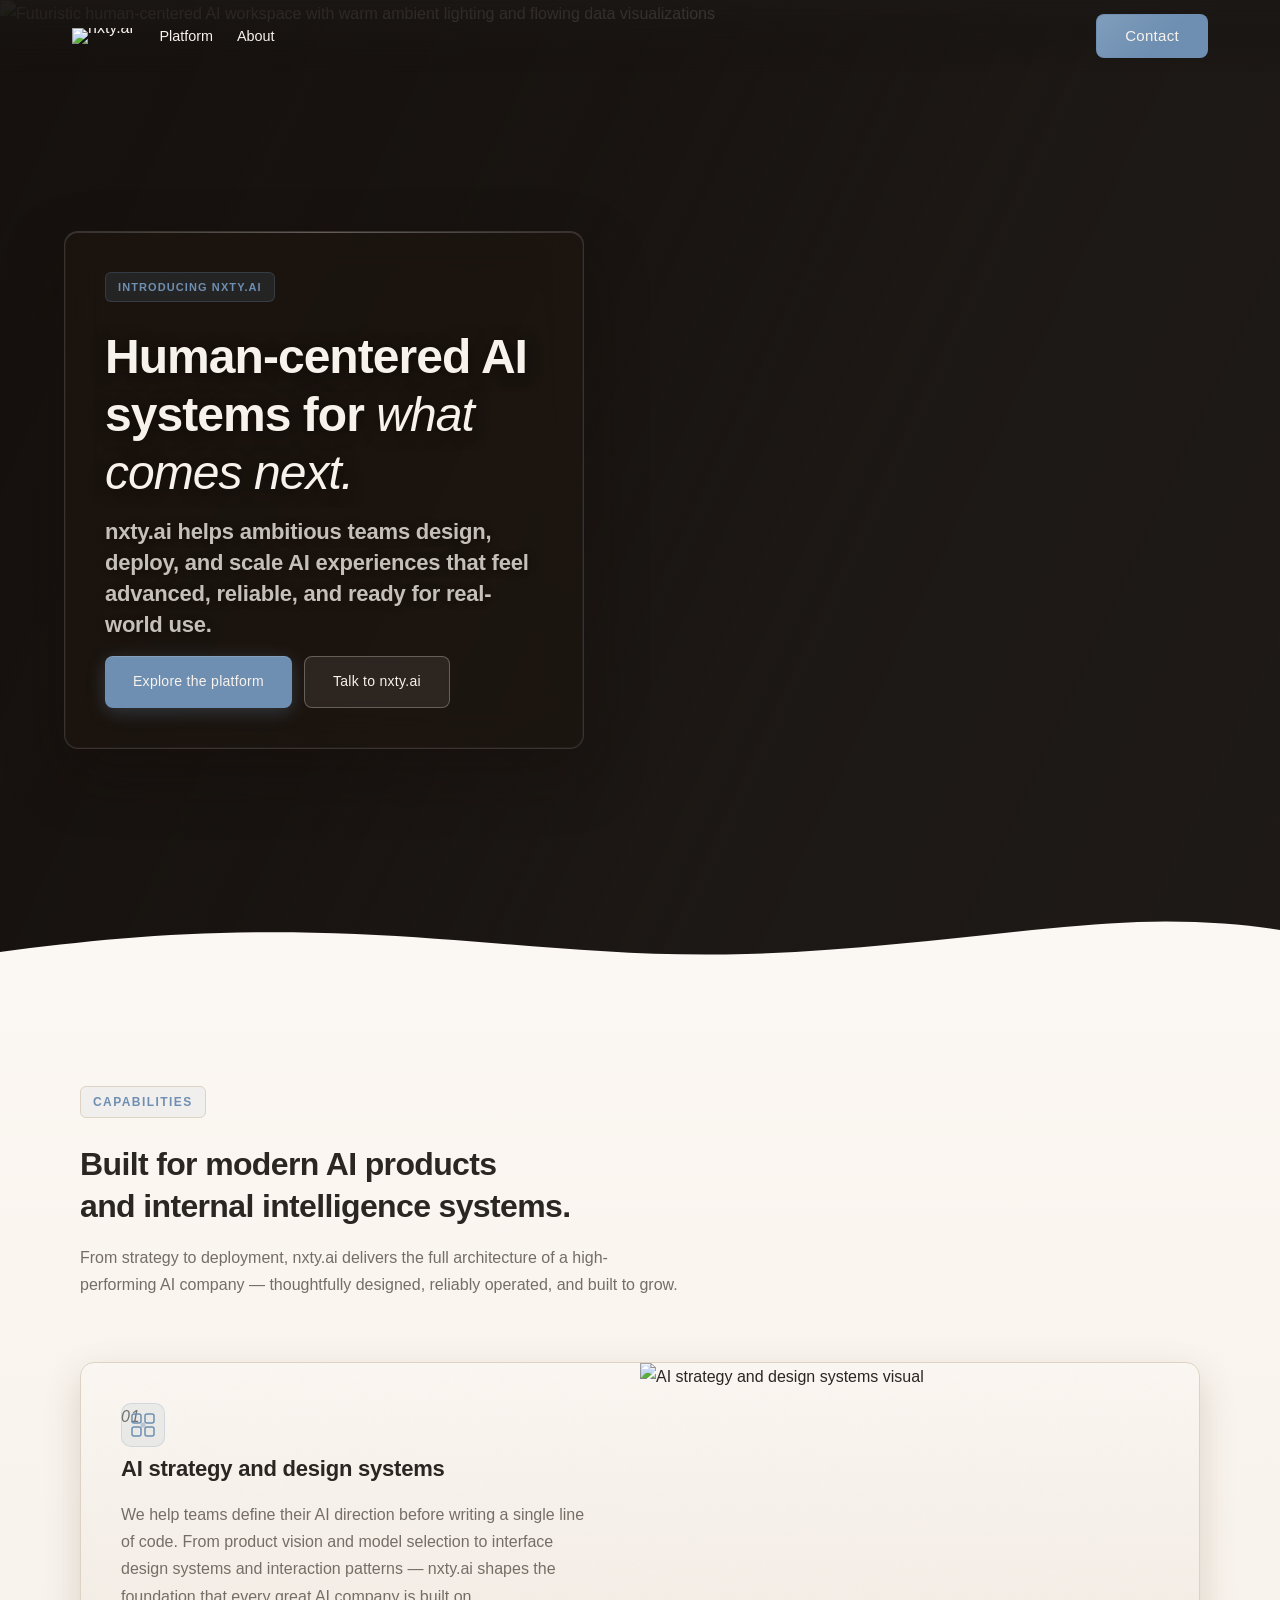
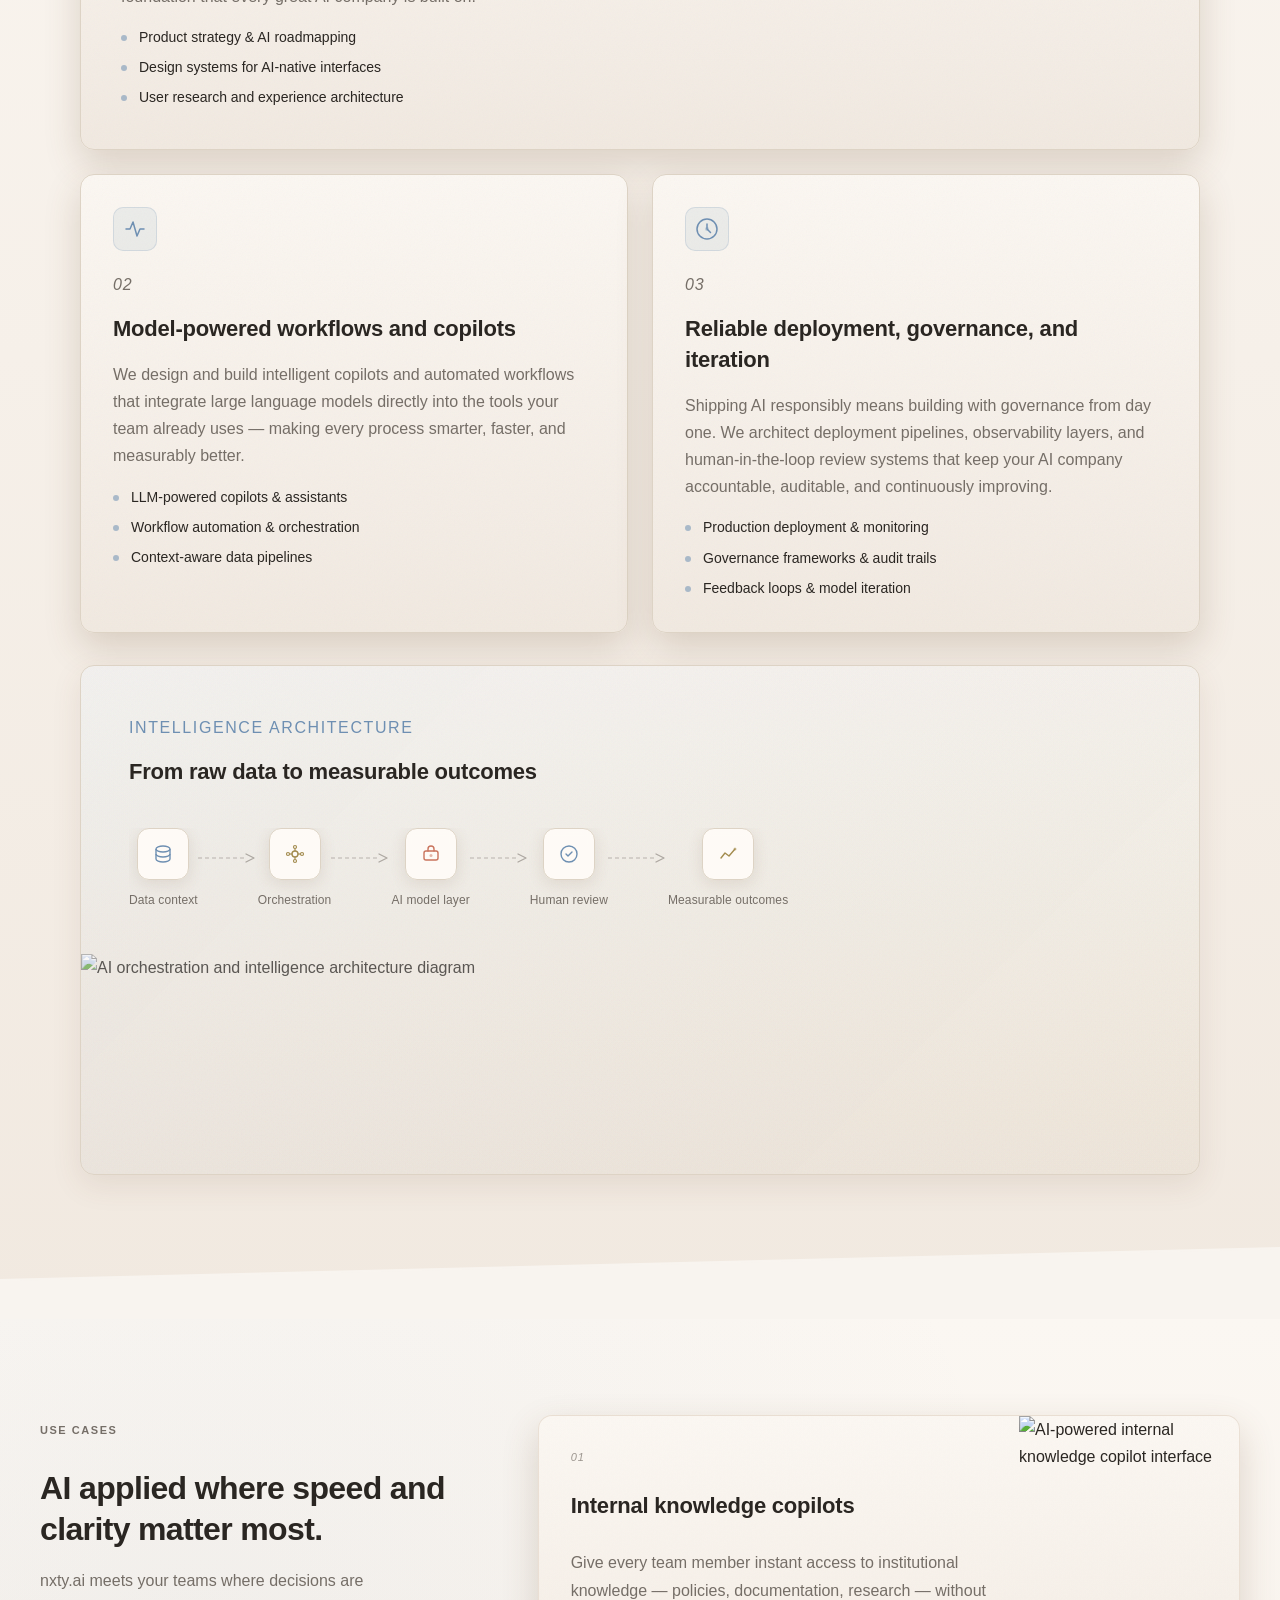
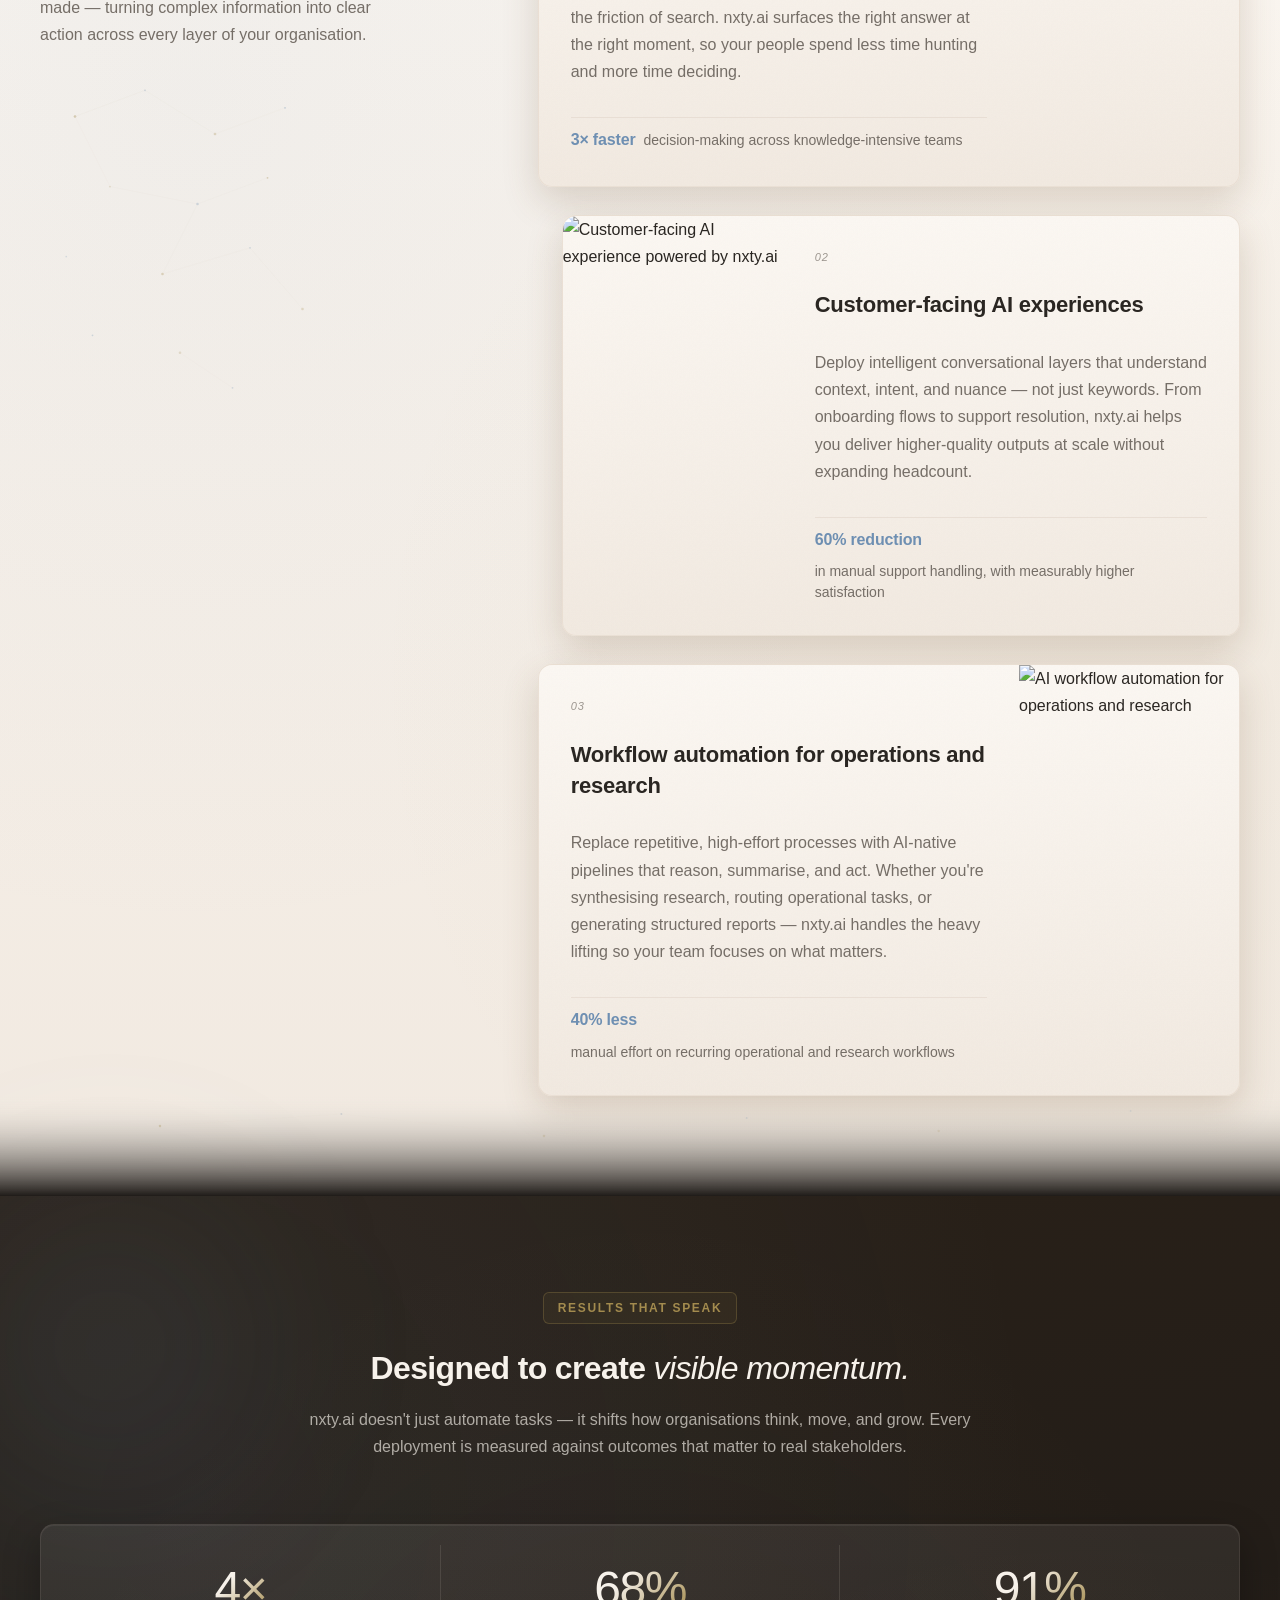
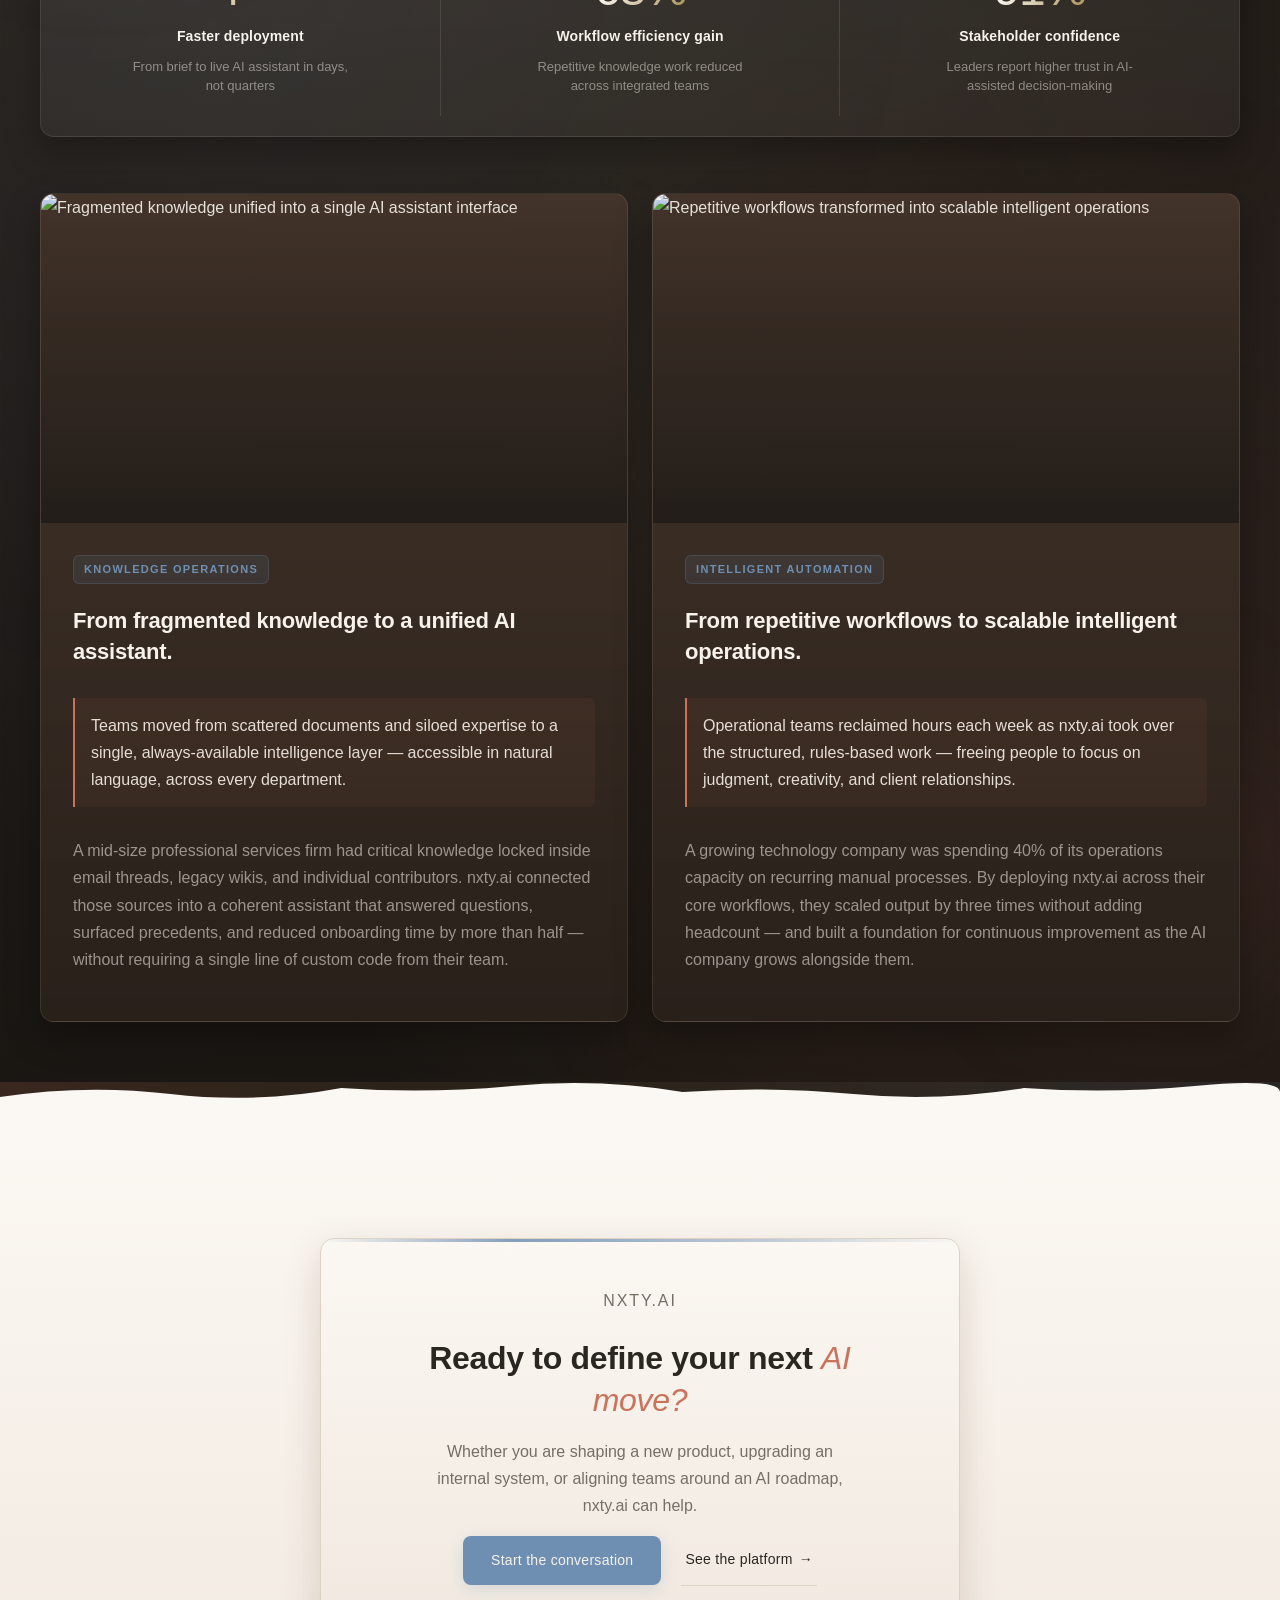
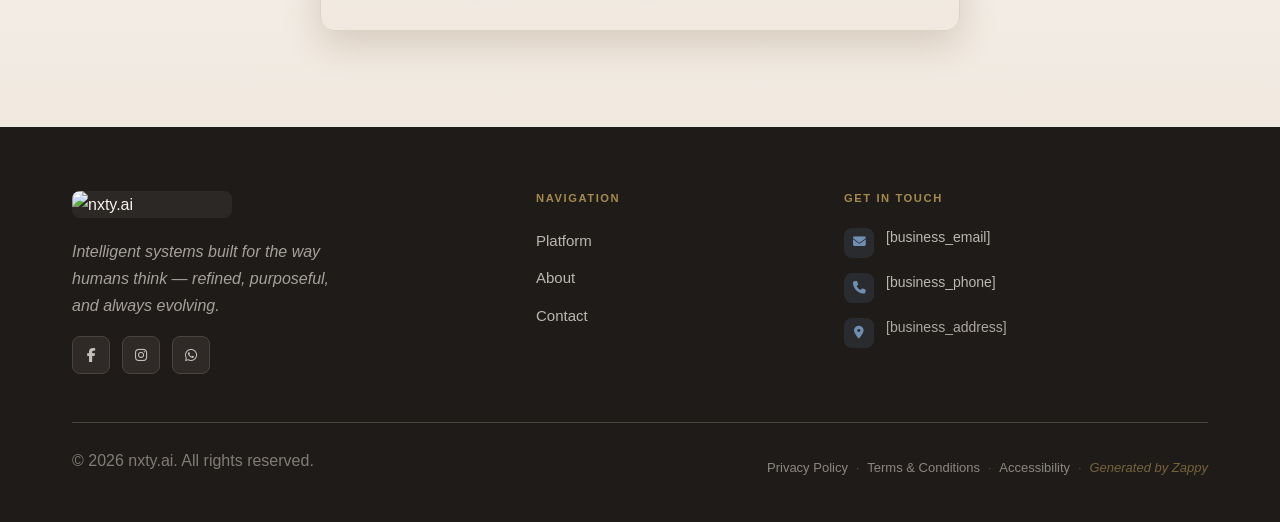
==== index.html @ 611a7e9d "Background sync: Progressive GitHub Sync" ====
<!DOCTYPE html>
<html lang="en" dir="ltr">
<head>
    <meta charset="UTF-8">
    <meta name="viewport" content="width=device-width, initial-scale=1.0">
    <meta name="robots" content="index, follow">
    <title>elon musk ai company — nxty.ai</title>
    <meta name="description" content="nxty.ai is the next-generation AI company built for bold innovators. Explore cutting-edge artificial intelligence solutions that push boundaries and shape tomorrow.">
    <meta name="keywords" content="elon musk ai company, AI company, next-generation AI, artificial intelligence platform, innovative AI solutions">
    
    <!-- Favicons -->
    <link rel="icon" type="image/x-icon" href="/assets/favicon.ico">
    <link rel="icon" type="image/png" sizes="16x16" href="/assets/favicon-16x16.png">
    <link rel="icon" type="image/png" sizes="32x32" href="/assets/favicon-32x32.png">
    <link rel="icon" type="image/png" sizes="48x48" href="/assets/favicon-48x48.png">
    <link rel="icon" type="image/png" sizes="192x192" href="/assets/favicon-192x192.png">
    <link rel="icon" type="image/png" sizes="512x512" href="/assets/favicon-512x512.png">
    <link rel="apple-touch-icon" href="/assets/apple-touch-icon.png">
    <!-- Zappy Analytics -->
<script>
(function() {
  'use strict';
  
  // Configuration
  var config = {
    websiteId: '0856b356-569b-433f-bcfd-238589ba9975',
    apiUrl: 'https://api.zappy5.com/api/analytics/track',
    sessionDuration: 30 * 60 * 1000, // 30 minutes
    visitorDuration: 30 * 24 * 60 * 60 * 1000, // 30 days
    trackPageViews: true,
    trackClicks: true,
    trackFormSubmissions: true
  };
  
  // Generate or retrieve persistent visitor ID (30 days)
  function getVisitorId() {
    var visitorKey = 'zappy_visitor_' + config.websiteId;
    var visitor = null;
    
    try {
      visitor = localStorage.getItem(visitorKey);
      if (visitor) {
        var visitorData = JSON.parse(visitor);
        var now = Date.now();
        
        // Check if visitor ID is still valid (30 days)
        if (now - visitorData.created < config.visitorDuration) {
          // Update last seen timestamp
          visitorData.lastSeen = now;
          localStorage.setItem(visitorKey, JSON.stringify(visitorData));
          return visitorData.id;
        }
      }
    } catch (e) {
      console.warn('Zappy Analytics: LocalStorage not available');
    }
    
    // Generate new visitor ID
    var newVisitorId = 'zv_' + Date.now() + '_' + Math.random().toString(36).substr(2, 9);
    
    try {
      localStorage.setItem(visitorKey, JSON.stringify({
        id: newVisitorId,
        created: Date.now(),
        lastSeen: Date.now()
      }));
    } catch (e) {
      // Continue without local storage
    }
    
    return newVisitorId;
  }
  
  // Generate or retrieve session ID (30 minutes)
  function getSessionId() {
    var sessionKey = 'zappy_session_' + config.websiteId;
    var session = null;
    
    try {
      session = sessionStorage.getItem(sessionKey);
      if (session) {
        var sessionData = JSON.parse(session);
        var now = Date.now();
        
        // Check if session is still valid
        if (now - sessionData.timestamp < config.sessionDuration) {
          // Update timestamp
          sessionData.timestamp = now;
          sessionStorage.setItem(sessionKey, JSON.stringify(sessionData));
          return sessionData.id;
        }
      }
    } catch (e) {
      console.warn('Zappy Analytics: SessionStorage not available');
    }
    
    // Generate new session ID
    var newSessionId = 'zs_' + Date.now() + '_' + Math.random().toString(36).substr(2, 9);
    
    try {
      sessionStorage.setItem(sessionKey, JSON.stringify({
        id: newSessionId,
        timestamp: Date.now()
      }));
    } catch (e) {
      // Continue without session storage
    }
    
    return newSessionId;
  }
  
  var visitorId = getVisitorId();
  var sessionId = getSessionId();
  
  // Track an event
  function trackEvent(eventType, data) {
    data = data || {};
    
    var eventData = {
      website_id: config.websiteId,
      event_type: eventType,
      page_path: window.location.pathname,
      referrer: document.referrer || 'direct',
      visitor_id: visitorId,
      session_id: sessionId,
      metadata: data
    };
    
    // Use sendBeacon if available (better for page unload events)
    if (navigator.sendBeacon) {
      var blob = new Blob([JSON.stringify(eventData)], { type: 'application/json' });
      navigator.sendBeacon(config.apiUrl, blob);
    } else {
      // Fallback to fetch
      fetch(config.apiUrl, {
        method: 'POST',
        headers: {
          'Content-Type': 'application/json'
        },
        body: JSON.stringify(eventData),
        keepalive: true
      }).catch(function(error) {
        console.warn('Zappy Analytics: Failed to track event', error);
      });
    }
  }
  
  // Track page view
  if (config.trackPageViews) {
    trackEvent('pageview', {
      title: document.title,
      url: window.location.href
    });
  }
  
  // Track clicks on important elements
  if (config.trackClicks) {
    document.addEventListener('click', function(e) {
      var target = e.target;
      
      // Track button clicks (counted as actions)
      if (target.tagName === 'BUTTON' || target.closest('button')) {
        var button = target.tagName === 'BUTTON' ? target : target.closest('button');
        trackEvent('click', {
          element: 'button',
          text: button.textContent.trim().substring(0, 100),
          id: button.id || null,
          class: button.className || null
        });
      }
      
      // Track link clicks (navigation - not counted as actions)
      else if (target.tagName === 'A' || target.closest('a')) {
        var link = target.tagName === 'A' ? target : target.closest('a');
        trackEvent('navigation', {
          element: 'link',
          text: link.textContent.trim().substring(0, 100),
          href: link.href,
          external: link.hostname !== window.location.hostname
        });
      }
    }, true);
  }
  
  // Track form submissions
  if (config.trackFormSubmissions) {
    document.addEventListener('submit', function(e) {
      var form = e.target;
      
      trackEvent('form_submit', {
        form_id: form.id || null,
        form_name: form.name || null,
        form_action: form.action || null,
        form_method: form.method || 'GET'
      });
    }, true);
  }
  
  // Track time on page (send on page unload)
  var pageLoadTime = Date.now();
  
  window.addEventListener('beforeunload', function() {
    var timeOnPage = Math.floor((Date.now() - pageLoadTime) / 1000); // in seconds
    
    trackEvent('page_unload', {
      time_on_page: timeOnPage,
      page_path: window.location.pathname
    });
  });
  
  // Expose tracking function globally for custom events
  window.zappyAnalytics = {
    track: trackEvent,
    getVisitorId: function() { return visitorId; },
    getSessionId: function() { return sessionId; }
  };
  
})();
</script>
<!-- End Zappy Analytics -->
    <meta property="og:title" content="elon musk ai company — nxty.ai">
    <meta property="og:description" content="nxty.ai is the next-generation AI company built for bold innovators. Explore cutting-edge artificial intelligence solutions that push boundaries and shape tomorrow.">
    <meta name="twitter:card" content="summary_large_image">
    <meta name="twitter:title" content="elon musk ai company — nxty.ai">
    <meta name="twitter:description" content="nxty.ai is the next-generation AI company built for bold innovators. Explore cutting-edge artificial intelligence solutions that push boundaries and shape tomorrow.">
    <meta property="og:type" content="website">
  <meta property="og:locale" content="en_US">
  
  
  
  
  
  <link rel="stylesheet" href="https://cdnjs.cloudflare.com/ajax/libs/font-awesome/6.4.0/css/all.min.css">

    <!-- Favicons -->
    <link rel="icon" type="image/x-icon" href="/assets/favicon.ico">
    <link rel="icon" type="image/png" sizes="16x16" href="/assets/favicon-16x16.png">
    <link rel="icon" type="image/png" sizes="32x32" href="/assets/favicon-32x32.png">
    <link rel="icon" type="image/png" sizes="48x48" href="/assets/favicon-48x48.png">
    <link rel="icon" type="image/png" sizes="192x192" href="/assets/favicon-192x192.png">
    <link rel="icon" type="image/png" sizes="512x512" href="/assets/favicon-512x512.png">
    <link rel="apple-touch-icon" href="/assets/apple-touch-icon.png">
    <!-- Cookie Consent -->
    <link rel="stylesheet" href="https://cdn.jsdelivr.net/npm/vanilla-cookieconsent@3/dist/cookieconsent.css">
    <script src="https://cdn.jsdelivr.net/npm/vanilla-cookieconsent@3/dist/cookieconsent.umd.js"></script>
    <!-- Mickidum Accessibility Toolbar -->
    <script src="https://cdn.jsdelivr.net/gh/mickidum/acc_toolbar/acctoolbar/acctoolbar.min.js"></script>
    <link rel="stylesheet" href="/styles.css">

    <style id="zappy-dropdown-submenu-styles">
      /* ========== DESKTOP DROPDOWN SUBMENU STYLES ========== */
      /* Base styles for dropdown submenus - parent must be positioned */
      .nav-menu li:has(.sub-menu), nav li:has(.sub-menu), .navbar li:has(.sub-menu), #navMenu li:has(.sub-menu) { position: relative; }
      /* Submenu base - hidden by default */
      .nav-menu .sub-menu, nav .sub-menu, .navbar .sub-menu, #navMenu .sub-menu { display: block !important; position: absolute !important; top: 100%; left: 0; min-width: 220px; background: white; border-radius: 8px; box-shadow: 0 8px 25px rgba(0,0,0,0.15); padding: 8px 0; opacity: 0; visibility: hidden; transform: translateY(10px); transition: all 0.3s ease; z-index: 1000; list-style: none; pointer-events: none; }
      /* CRITICAL: Desktop hover styles to show dropdown */
      .nav-menu li:hover > .sub-menu, nav li:hover > .sub-menu, .navbar li:hover > .sub-menu, #navMenu li:hover > .sub-menu { opacity: 1 !important; visibility: visible !important; transform: translateY(0) !important; pointer-events: auto !important; }
      /* Submenu item styling */
      .sub-menu li { list-style: none; margin: 0; padding: 0; }
      .sub-menu a { display: block !important; padding: 10px 16px !important; color: var(--text-dark, #333) !important; font-weight: 500; text-decoration: none; white-space: nowrap; transition: background-color 0.2s; }
      .sub-menu .zappy-nav-child > a { padding-left: 28px !important; font-size: 0.9em !important; opacity: 0.85 !important; }
      [dir="rtl"] .sub-menu .zappy-nav-child > a, html[lang="he"] .sub-menu .zappy-nav-child > a, html[lang="ar"] .sub-menu .zappy-nav-child > a { padding-left: 10px !important; padding-right: 28px !important; }
      .sub-menu .zappy-nav-parent > a { font-weight: 600 !important; }
      .sub-menu a:hover { background-color: #f5f5f5; }
      /* RTL (Hebrew/Arabic) dropdown positioning */
      [dir="rtl"] .nav-menu .sub-menu, [dir="rtl"] nav .sub-menu, [dir="rtl"] .navbar .sub-menu, html[lang="he"] .nav-menu .sub-menu, html[lang="he"] nav .sub-menu, html[lang="he"] .navbar .sub-menu, html[lang="ar"] .nav-menu .sub-menu, html[lang="ar"] nav .sub-menu, html[lang="ar"] .navbar .sub-menu { left: auto !important; right: 0 !important; }
      /* Hide empty dropdown menus (exclude catalog sub-menus that use <a> children instead of <li>) */
      .sub-menu:empty, .sub-menu:not(:has(li:not(.zappy-hidden-menu-item))):not(:has(> a)), .sub-menu:not(:has(li)):not(:has(> a)) { display: none !important; opacity: 0 !important; visibility: hidden !important; pointer-events: none !important; }
      /* Desktop: show submenu on Menu Group hover */
      li:has(.menu-group-title):hover > .sub-menu { opacity: 1 !important; visibility: visible !important; transform: translateY(0) !important; pointer-events: auto !important; }
      /* Menu Group title styling */
      .nav-menu > li > .menu-group-title, #navMenu > li > .menu-group-title { display: inline-block; padding: 0.5rem 1rem; cursor: default; user-select: none; }
      
      /* ========== MOBILE SUBMENU STYLES ========== */
      @media (max-width: 768px) {
        .nav-menu .sub-menu, nav .sub-menu, .navbar .sub-menu, #navMenu .sub-menu { position: static !important; transform: none !important; box-shadow: none !important; background: transparent !important; max-height: 0; overflow: hidden; opacity: 0; visibility: hidden; transition: max-height 0.3s ease, opacity 0.3s ease; padding: 0 !important; border-radius: 0 !important; }
        .sub-menu.mobile-expanded { max-height: 60vh !important; overflow-y: auto !important; opacity: 1 !important; visibility: visible !important; padding: 8px 0 8px 16px !important; }
        [dir="rtl"] .sub-menu.mobile-expanded, html[lang="he"] .sub-menu.mobile-expanded { padding: 8px 16px 8px 0 !important; }
        /* Disable hover behavior on mobile */
        .nav-menu li:hover > .sub-menu, nav li:hover > .sub-menu, .navbar li:hover > .sub-menu, #navMenu li:hover > .sub-menu { opacity: 0; visibility: hidden; pointer-events: none; }
        .nav-menu li > .sub-menu.mobile-expanded, nav li > .sub-menu.mobile-expanded, .navbar li > .sub-menu.mobile-expanded, #navMenu li > .sub-menu.mobile-expanded { opacity: 1 !important; visibility: visible !important; pointer-events: auto !important; }
        .nav-menu li:has(.sub-menu), nav li:has(.sub-menu), .navbar li:has(.sub-menu), #navMenu li:has(.sub-menu) { display: flex !important; flex-wrap: wrap !important; align-items: center !important; position: relative !important; min-height: 44px !important; }
        .nav-menu li:has(.sub-menu) > a, nav li:has(.sub-menu) > a, .navbar li:has(.sub-menu) > a, #navMenu li:has(.sub-menu) > a { flex: 1 !important; min-width: 0 !important; }
        .nav-menu li:has(.sub-menu) > .menu-group-title, nav li:has(.sub-menu) > .menu-group-title, .navbar li:has(.sub-menu) > .menu-group-title, #navMenu li:has(.sub-menu) > .menu-group-title { flex: 1 !important; min-width: 0 !important; padding: 0 !important; line-height: inherit !important; }
        .nav-menu li:has(.sub-menu) > .sub-menu, nav li:has(.sub-menu) > .sub-menu, .navbar li:has(.sub-menu) > .sub-menu, #navMenu li:has(.sub-menu) > .sub-menu { flex-basis: 100% !important; width: 100% !important; }
        .nav-menu li:has(.sub-menu) > a [class*="chevron"], .nav-menu li:has(.sub-menu) > a [class*="arrow"], .nav-menu li:has(.sub-menu) > a .fa-chevron-down, .nav-menu li:has(.sub-menu) > a .fa-angle-down, nav li:has(.sub-menu) > a [class*="chevron"], nav li:has(.sub-menu) > a [class*="arrow"], #navMenu li:has(.sub-menu) > a [class*="chevron"], #navMenu li:has(.sub-menu) > a [class*="arrow"] { display: none !important; visibility: hidden !important; }
        .mobile-submenu-toggle { display: flex !important; align-items: center !important; justify-content: center !important; width: 44px !important; height: auto !important; background: transparent !important; border: none !important; cursor: pointer !important; color: var(--text-light) !important; position: static !important; flex-shrink: 0 !important; align-self: stretch !important; z-index: 2 !important; padding: 0 !important; margin: 0 !important; }
        .mobile-submenu-toggle::after { content: '' !important; width: 0 !important; height: 0 !important; border-left: 6px solid transparent !important; border-right: 6px solid transparent !important; border-top: 7px solid currentColor !important; transition: transform 0.3s ease !important; }
        .mobile-submenu-toggle.expanded::after { transform: rotate(180deg) !important; }
        .sub-menu a { padding: 10px 0 !important; display: block !important; color: var(--text-light) !important; }
        .sub-menu .zappy-nav-child > a { padding-left: 28px !important; font-size: 0.9em !important; opacity: 0.85 !important; }
        [dir="rtl"] .sub-menu .zappy-nav-child > a, html[lang="he"] .sub-menu .zappy-nav-child > a, html[lang="ar"] .sub-menu .zappy-nav-child > a { padding-left: 0 !important; padding-right: 28px !important; }
        .sub-menu .zappy-nav-parent > a { font-weight: 600 !important; }
        .nav-menu.active, #navMenu.active { max-width: 100vw !important; overflow-x: hidden !important; box-sizing: border-box !important; }
        .navbar .sub-menu li a, nav.navbar .sub-menu li a, .zappy-products-dropdown .sub-menu a { color: var(--text-light) !important; }
      }
      @media (min-width: 769px) { .mobile-submenu-toggle { display: none !important; } }
    </style>

    <style id="mobile-lang-menu-deployed-css">
    @media (max-width: 768px) {
      .lang-switcher,
      .nav-cta-container .lang-switcher,
      .nav-container .lang-switcher,
      .navbar .lang-switcher,
      .navbar .nav-cta-container .lang-switcher,
      .nav-icons-left .lang-switcher,
      .nav-ecommerce-icons .lang-switcher { display: none !important; }
      .mobile-lang-menu { width: 100%; border-top: 1px solid rgba(128,128,128,0.2); padding: 8px 0 0 0; margin-top: 8px; }
      .mobile-lang-toggle { display: flex !important; align-items: center; justify-content: space-between; width: 100%; padding: 12px 16px; background: none; border: none; cursor: pointer; font-size: 15px; color: inherit; font-family: inherit; }
      .mobile-lang-toggle::after { content: ''; display: inline-block; width: 8px; height: 8px; border-right: 2px solid currentColor; border-bottom: 2px solid currentColor; transform: rotate(45deg); transition: transform 0.3s ease; margin-left: 8px; }
      .mobile-lang-toggle.expanded::after { transform: rotate(-135deg); }
      .mobile-lang-options { max-height: 0; overflow: hidden; transition: max-height 0.3s ease; }
      .mobile-lang-options.expanded { max-height: 300px; }
      .mobile-lang-option { display: flex !important; align-items: center; gap: 10px; padding: 10px 24px; text-decoration: none; color: inherit; font-size: 14px; font-family: inherit; }
      .mobile-lang-option:hover { background: rgba(128,128,128,0.1); }
      .mobile-lang-option.active { font-weight: 600; opacity: 0.7; pointer-events: none; }
      .mobile-lang-option img { width: 20px; height: 20px; border-radius: 50%; }
    }
    @media (min-width: 769px) {
      .mobile-lang-menu { display: none !important; }
    }
    </style>

    <style id="zappy-widget-visibility">
      #mic-access-tool-general-button, .mic-access-tool-general-button,
      #mic-init-access-tool .mic-access-tool-general-button, #mic-init-access-tool #mic-access-tool-general-button,
      ._access-icon, #mic-access-tool-box, .mic-access-tool-box,
      #mic-init-access-tool #mic-access-tool-box, div[id*="mic-access-tool-box"], ._access-menu {
        display: none !important; visibility: hidden !important; opacity: 0 !important; pointer-events: none !important;
      }
    </style>
</head>
<body>

  <nav class="navbar">
  <button class="mobile-toggle" id="mobileToggle" aria-label="Menu">
    <svg class="hamburger-icon" width="24" height="24" viewBox="0 0 24 24" fill="none">
      <path d="M3 12h18M3 6h18M3 18h18" stroke="currentColor" stroke-width="2" stroke-linecap="round"></path>
    </svg>
    <svg class="close-icon" width="24" height="24" viewBox="0 0 24 24" fill="none" style="display: none;">
      <path d="M18 6L6 18M6 6l12 12" stroke="currentColor" stroke-width="2" stroke-linecap="round"></path>
    </svg>
  </button>

  <button class="phone-header-btn" data-phone="" aria-label="Call">
    <svg width="20" height="20" viewBox="0 0 24 24" fill="currentColor">
      <path d="M22 16.92v3a2 2 0 0 1-2.18 2 19.79 19.79 0 0 1-8.63-3.07 19.5 19.5 0 0 1-6-6 19.79 19.79 0 0 1-3.07-8.67A2 2 0 0 1 4.11 2h3a2 2 0 0 1 2 1.72 12.84 12.84 0 0 0 .7 2.81 2 2 0 0 1-.45 2.11L8.09 9.91a16 16 0 0 0 6 6l1.27-1.27a2 2 0 0 1 2.11-.45 12.84 12.84 0 0 0 2.81.7A2 2 0 0 1 22 16.92z"></path>
    </svg>
  </button>

  <div class="nav-container">
    <div class="nav-brand">
      <a href="/" class="logo-link">
        <img src="/assets/business-logo.webp" alt="nxty.ai" class="logo">
      </a>
    </div>

    <ul class="nav-menu" id="navMenu"><li><a href="/platform">Platform</a></li><li><a href="/about">About</a></li></ul>

    <div class="nav-cta-container">
      <a href="/contact" class="nav-cta-btn">Contact</a>
    </div>
  </div>
</nav>
<script>

// Navbar Mobile Menu Toggle and Contrast Fix
(function() {
  // Use 'load' event instead of 'DOMContentLoaded' to ensure we run AFTER all other scripts
  window.addEventListener('load', function() {
    
    // FIX MOBILE BUTTON CONTRAST
    // Detect navbar background color and apply contrasting color to mobile buttons
    const navbar = document.querySelector('.navbar, nav, header');
    if (!navbar) {
      console.log('[Navbar] Navbar element not found');
      return;
    }
    
    // DECLARE VARIABLES EARLY to avoid Temporal Dead Zone errors
    // These are used in multiple places below
    let mobileToggle = document.getElementById('mobileToggle') ||
                       document.querySelector('.mobile-toggle') ||
                       document.querySelector('.hamburger') ||
                       document.querySelector('.hamburger-menu') ||
                       document.querySelector('.menu-toggle') ||
                       document.querySelector('.burger-menu') ||
                       document.querySelector('[aria-label="Menu"]') ||
                       document.querySelector('[aria-label="תפריט"]');
    
    const phoneBtn = document.querySelector('.phone-header-btn');
    
    const computedStyle = window.getComputedStyle(navbar);
    let bgColor = computedStyle.backgroundColor;
    
    console.log('[Navbar] Initial navbar background:', bgColor);
    
    // Check if background is transparent or rgba with 0 alpha
    const isTransparent = bgColor === 'transparent' || 
                         bgColor === 'rgba(0, 0, 0, 0)' ||
                         (bgColor.startsWith('rgba') && bgColor.includes(', 0)'));
    
    if (isTransparent) {
      // Check for background-image or gradient
      const bgImage = computedStyle.backgroundImage;
      if (bgImage && bgImage !== 'none') {
        console.log('[Navbar] Navbar has background image/gradient, using dark text');
        bgColor = 'rgb(240, 240, 240)'; // Assume light background
      } else {
        // Transparent navbar - check body background
        const bodyBg = window.getComputedStyle(document.body).backgroundColor;
        console.log('[Navbar] Navbar transparent, using body background:', bodyBg);
        bgColor = bodyBg;
      }
    }
    
    // Calculate luminance to determine if background is light or dark
    const rgb = bgColor.match(/\d+/g);
    if (rgb && rgb.length >= 3) {
      const r = parseInt(rgb[0]);
      const g = parseInt(rgb[1]);
      const b = parseInt(rgb[2]);
      const luminance = (0.299 * r + 0.587 * g + 0.114 * b) / 255;
      
      // Mobile button colors are set by Claude's AI-generated CSS (same as .nav-menu a)
      // No dynamic color overrides needed - colors come from the generated navbar CSS
      console.log('[Navbar] Mobile button colors preserved from Claude CSS (luminance:', luminance.toFixed(2) + ')');
      
      // FIX ICON SIZES - Ensure SVGs are properly sized and visible
      // INJECT CRITICAL CSS TO OVERRIDE ANY CONFLICTING RULES
      const criticalCSS = document.createElement('style');
      criticalCSS.id = 'zappy-mobile-nav-fix';
      const htmlLang = document.documentElement.lang || 'en';
      const htmlDir = document.documentElement.dir || 'ltr';
      // Check both dir attribute AND lang for RTL detection
      // dir="rtl" is the most reliable indicator
      const isRTL = htmlDir === 'rtl' || htmlLang === 'he' || htmlLang === 'ar';
      
      criticalCSS.textContent = `
        /* Hide mobile buttons on desktop, show only on mobile */
        @media (min-width: 769px) {
          .mobile-toggle,
          .phone-header-btn {
            display: none !important;
          }
        }
        
        /* Show and position mobile buttons correctly on mobile */
        @media (max-width: 768px) {
          .mobile-toggle,
          .phone-header-btn {
            position: absolute !important;
            top: 50% !important;
            transform: translateY(-50%) !important;
            z-index: 1001 !important;
            display: flex !important;
            align-items: center !important;
            justify-content: center !important;
            width: 36px !important;
            height: 36px !important;
            border-radius: 50% !important;
            border: none !important;
            cursor: pointer !important;
            padding: 6px !important;
            background: none !important;
            color: var(--nav-text, var(--text-light)) !important;
          }
          
          /* LTR positioning (default): hamburger LEFT, phone RIGHT */
          html:not([dir="rtl"]):not([lang="he"]):not([lang="ar"]) .mobile-toggle,
          html[dir="ltr"] .mobile-toggle {
            left: 12px !important;
            right: auto !important;
          }
          html:not([dir="rtl"]):not([lang="he"]):not([lang="ar"]) .phone-header-btn,
          html[dir="ltr"] .phone-header-btn {
            right: 12px !important;
            left: auto !important;
          }
          
          /* RTL positioning: hamburger RIGHT, phone LEFT */
          html[dir="rtl"] .mobile-toggle,
          html[lang="he"] .mobile-toggle,
          html[lang="ar"] .mobile-toggle {
            right: 12px !important;
            left: auto !important;
          }
          html[dir="rtl"] .phone-header-btn,
          html[lang="he"] .phone-header-btn,
          html[lang="ar"] .phone-header-btn {
            left: 12px !important;
            right: auto !important;
          }
          
          /* CRITICAL: Ensure nav-container has min-height on mobile */
          /* All children are positioned absolutely/fixed on mobile, so height:auto collapses to 0 */
          .nav-container {
            min-height: 70px !important;
            position: relative !important;
          }
          
          /* Ensure SVG icons are properly sized and inherit color */
          .mobile-toggle svg,
          .phone-header-btn svg {
            width: 24px !important;
            height: 24px !important;
            /* Don't force display - let JavaScript control hamburger/close toggle */
          }
          
          /* Reset nav-cta-container on mobile - remove desktop box-shadow/padding */
          /* that creates a visible ghost box when CTA button is hidden */
          .nav-cta-container {
            box-shadow: none !important;
            padding: 0 !important;
          }
          
          /* Hide nav-cta-container entirely on mobile when there's no lang-switcher */
          /* (only the CTA button is inside, and it's hidden on mobile) */
          .nav-cta-container:not(:has(.lang-switcher)) {
            display: none !important;
          }
          
          /* CRITICAL: Prevent hero image fade gradient from bleeding over headline text */
          /* The .image-fade-gradient has bottom: -30px (extends below parent) */
          /* On mobile stacked layout, this overlaps the h1 text below the image */
          .hero-image-column {
            overflow: hidden !important;
          }
          .image-fade-gradient {
            bottom: 0 !important;
          }
          
          /* Hide desktop language switcher on mobile - hamburger menu handles it */
          /* High specificity to override stored CSS */
          .lang-switcher,
          .nav-cta-container .lang-switcher,
          .nav-container .lang-switcher,
          .navbar .lang-switcher,
          .navbar .nav-cta-container .lang-switcher {
            display: none !important;
          }
        }
      `;
      
      // Remove existing fix if present and inject new one
      const existing = document.getElementById('zappy-mobile-nav-fix');
      if (existing) existing.remove();
      document.head.appendChild(criticalCSS);
      
      console.log('[Navbar] Critical CSS injected for mobile nav positioning');
      
      // ONLY apply inline positioning styles on mobile viewport
      // On desktop, the CSS handles hiding these buttons with display: none
      // Inline styles were breaking desktop layout by overriding CSS
      const isMobileViewport = window.innerWidth <= 768;
      
      if (mobileToggle) {
        // Icon sizing applies to all viewports for consistency
        const hamburgerIcon = mobileToggle.querySelector('.hamburger-icon');
        const closeIcon = mobileToggle.querySelector('.close-icon');
        
        if (hamburgerIcon) {
          hamburgerIcon.style.setProperty('width', '24px', 'important');
          hamburgerIcon.style.setProperty('height', '24px', 'important');
          hamburgerIcon.style.setProperty('display', 'block', 'important'); // Show hamburger by default
        }
        if (closeIcon) {
          closeIcon.style.setProperty('width', '24px', 'important');
          closeIcon.style.setProperty('height', '24px', 'important');
          closeIcon.style.setProperty('display', 'none', 'important'); // Hide close icon by default
        }
        
        // ONLY set positioning inline styles on mobile
        if (isMobileViewport) {
          mobileToggle.style.setProperty('position', 'absolute', 'important');
          mobileToggle.style.setProperty('top', '50%', 'important');
          mobileToggle.style.setProperty('transform', 'translateY(-50%)', 'important');
          mobileToggle.style.setProperty('z-index', '1001', 'important');
          
          // Clear any inline left/right so CSS can take over based on html[dir]
          mobileToggle.style.removeProperty('left');
          mobileToggle.style.removeProperty('right');
          
          console.log('[Navbar] Mobile toggle positioning applied (mobile viewport)');
        } else {
          // On desktop, clear any positioning styles to let CSS handle it
          mobileToggle.style.removeProperty('position');
          mobileToggle.style.removeProperty('top');
          mobileToggle.style.removeProperty('transform');
          mobileToggle.style.removeProperty('z-index');
          mobileToggle.style.removeProperty('left');
          mobileToggle.style.removeProperty('right');
          console.log('[Navbar] Desktop viewport - cleared mobile toggle inline positioning');
        }
      }
      
      if (phoneBtn) {
        // Icon sizing applies to all viewports
        const phoneIcon = phoneBtn.querySelector('svg');
        if (phoneIcon) {
          phoneIcon.style.width = '24px';
          phoneIcon.style.height = '24px';
          phoneIcon.setAttribute('width', '24');
          phoneIcon.setAttribute('height', '24');
        }
        
        // ONLY set positioning inline styles on mobile
        if (isMobileViewport) {
          phoneBtn.style.setProperty('position', 'absolute', 'important');
          phoneBtn.style.setProperty('top', '50%', 'important');
          phoneBtn.style.setProperty('transform', 'translateY(-50%)', 'important');
          phoneBtn.style.setProperty('z-index', '1001', 'important');
          
          // Clear any inline left/right so CSS can take over based on html[dir]
          phoneBtn.style.removeProperty('left');
          phoneBtn.style.removeProperty('right');
          
          console.log('[Navbar] Phone button positioning applied (mobile viewport)');
        } else {
          // On desktop, clear any positioning styles to let CSS handle it
          phoneBtn.style.removeProperty('position');
          phoneBtn.style.removeProperty('top');
          phoneBtn.style.removeProperty('transform');
          phoneBtn.style.removeProperty('z-index');
          phoneBtn.style.removeProperty('left');
          phoneBtn.style.removeProperty('right');
          console.log('[Navbar] Desktop viewport - cleared phone button inline positioning');
        }
      }
    } else {
      console.log('[Navbar] Could not parse background color:', bgColor);
    }
    
    // MOBILE MENU TOGGLE
    // Re-query in case DOM changed (mobileToggle already declared at top of function)
    mobileToggle = document.getElementById('mobileToggle') ||
                   document.querySelector('.mobile-toggle') ||
                   document.querySelector('.hamburger') ||
                   document.querySelector('.hamburger-menu') ||
                   document.querySelector('.menu-toggle') ||
                   document.querySelector('.burger-menu') ||
                   document.querySelector('[aria-label="Menu"]') ||
                   document.querySelector('[aria-label="תפריט"]');
    
    // EXPANDED SEARCH: Find nav menu by ID or class
    const navMenu = document.getElementById('navMenu') ||
                  document.querySelector('.nav-menu') ||
                  document.querySelector('.nav-links') ||
                  document.querySelector('nav ul:not(.submenu)');
    
    if (!mobileToggle || !navMenu) {
      console.log('[Navbar] Mobile toggle or menu not found:', { toggle: !!mobileToggle, menu: !!navMenu });
      return;
    }
    
    // Ensure navMenu has ID for CSS targeting
    if (!navMenu.id) {
      navMenu.id = 'navMenu';
    }
    
    console.log('[Navbar] Initializing mobile menu...');
    
    // Remove any existing event listeners by cloning the button
    const newToggle = mobileToggle.cloneNode(true);
    mobileToggle.parentNode.replaceChild(newToggle, mobileToggle);
    
    // Toggle menu on button click - use newToggle now
    newToggle.addEventListener('click', function(e) {
      e.preventDefault();
      e.stopPropagation();
      
      const hamburgerIcon = this.querySelector('.hamburger-icon');
      const closeIcon = this.querySelector('.close-icon');
      const isActive = navMenu.classList.contains('active');
      
      if (isActive) {
        // Close menu
        navMenu.classList.remove('active');
        if (hamburgerIcon) hamburgerIcon.style.setProperty('display', 'block', 'important');
        if (closeIcon) closeIcon.style.setProperty('display', 'none', 'important');
        document.body.style.overflow = '';
        console.log('[Navbar] Menu closed');
      } else {
        // Open menu
        navMenu.classList.add('active');
        if (hamburgerIcon) hamburgerIcon.style.setProperty('display', 'none', 'important');
        if (closeIcon) closeIcon.style.setProperty('display', 'block', 'important');
        document.body.style.overflow = 'hidden';
        console.log('[Navbar] Menu opened');
      }
    });
    
    // Close menu when clicking nav links (but NOT dropdown toggles)
    const navLinks = navMenu.querySelectorAll('a');
    navLinks.forEach(function(link) {
      link.addEventListener('click', function() {
        // Don't close if it's a dropdown child (unless it's a real navigation link)
        if (this.getAttribute('href') === '#') return;
        
        const hamburgerIcon = newToggle.querySelector('.hamburger-icon');
        const closeIcon = newToggle.querySelector('.close-icon');
        
        navMenu.classList.remove('active');
        if (hamburgerIcon) hamburgerIcon.style.setProperty('display', 'block', 'important');
        if (closeIcon) closeIcon.style.setProperty('display', 'none', 'important');
        document.body.style.overflow = '';
        console.log('[Navbar] Menu closed (link clicked)');
      });
    });
    
    // DROPDOWN MENU TOGGLE (for mobile and touch devices)
    var dropdownToggles = navMenu.querySelectorAll('.dropdown-toggle');
    dropdownToggles.forEach(function(toggle) {
      toggle.addEventListener('click', function(e) {
        e.preventDefault();
        e.stopPropagation();
        var parent = this.closest('.nav-dropdown');
        if (!parent) return;
        
        // Close other open dropdowns at the same level
        var siblings = parent.parentNode.querySelectorAll('.nav-dropdown.open');
        siblings.forEach(function(sib) {
          if (sib !== parent) sib.classList.remove('open');
        });
        
        parent.classList.toggle('open');
        console.log('[Navbar] Dropdown toggled:', parent.classList.contains('open') ? 'open' : 'closed');
      });
    });
    
    // Close dropdowns when clicking outside
    document.addEventListener('click', function(e) {
      if (!e.target.closest('.nav-dropdown')) {
        var openDropdowns = document.querySelectorAll('.nav-dropdown.open');
        openDropdowns.forEach(function(dd) { dd.classList.remove('open'); });
      }
    });
    
    console.log('[Navbar] Dropdown handlers initialized for ' + dropdownToggles.length + ' dropdowns');
    
    // Phone button functionality (phoneBtn already declared at top of function)
    if (phoneBtn) {
      phoneBtn.addEventListener('click', function() {
        // Get phone number from placeholder in page or use default
        const phoneLinks = document.querySelectorAll('a[href^="tel:"]');
        const phoneNumber = phoneLinks.length > 0 
          ? phoneLinks[0].getAttribute('href').replace('tel:', '')
          : '[business_phone]';
        
        window.location.href = 'tel:' + phoneNumber;
        console.log('[Navbar] Phone button clicked');
      });
    }
    
    console.log('[Navbar] Mobile menu initialized successfully');
    
    // === WHATSAPP BUTTON VISIBILITY FIX ===
    // Ensure WhatsApp floating button is hidden on desktop and visible on mobile
    // IMPORTANT: Only target the floating button by its class, NOT generic wa.me links
    const handleWhatsAppVisibility = function() {
      const whatsappBtn = document.querySelector('.whatsapp-float');
      if (whatsappBtn) {
        const isDesktop = window.innerWidth >= 769;
        if (isDesktop) {
          whatsappBtn.style.setProperty('display', 'none', 'important');
          whatsappBtn.style.setProperty('visibility', 'hidden', 'important');
          whatsappBtn.style.setProperty('opacity', '0', 'important');
          whatsappBtn.style.setProperty('pointer-events', 'none', 'important');
          console.log('[WhatsApp] Button hidden on desktop');
        } else {
          whatsappBtn.style.removeProperty('display');
          whatsappBtn.style.removeProperty('visibility');
          whatsappBtn.style.removeProperty('opacity');
          whatsappBtn.style.removeProperty('pointer-events');
          console.log('[WhatsApp] Button visible on mobile');
        }
      }
    };
    
    // Run on load
    handleWhatsAppVisibility();
    
    // Run on resize with debouncing
    let resizeTimer;
    window.addEventListener('resize', function() {
      clearTimeout(resizeTimer);
      resizeTimer = setTimeout(handleWhatsAppVisibility, 100);
    });
  });
})();

</script>
  
  <main>
    <section class="home-hero-section" data-layout-spec="Home-hero" data-hero-type="fullscreen-scrim">
  <!-- Background Image -->
  <div class="home-hero-bg">
    <img data-hero-bg="true" data-placeholder="home-hero-image-1" data-context="Cinematic, atmospheric AI workspace: a softly lit open studio environment with warm ambient light streaming through floor-to-ceiling windows, a sleek curved desk with a glowing translucent display showing abstract flowing data streams and neural network visualizations in muted blues and warm amber tones, no robots, no literal AI clichés, photorealistic, editorial quality, depth of field blur in background, warm neutral color palette with soft teal and dusty blue light trails, human-centered, calm and intelligent mood, premium technology brand photography" width="1440" height="900" src="/assets/site-home-hero-image-1.webp" alt="Futuristic human-centered AI workspace with warm ambient lighting and flowing data visualizations">
  </div>

  <!-- Scrim Overlay -->
  <div class="home-hero-scrim" aria-hidden="true"></div>

  <!-- Content Card -->
  <div class="home-hero-container">
    <div class="home-hero-card">
      <div class="home-hero-card-inner">
        <span class="home-hero-eyebrow">Introducing nxty.ai</span>
        <h1 class="home-hero-headline">Human-centered AI systems for <em>what comes next.</em></h1>
        <h3 class="home-hero-subtitle">nxty.ai helps ambitious teams design, deploy, and scale AI experiences that feel advanced, reliable, and ready for real-world use.</h3>
        <div class="home-hero-ctas">
          <a href="/platform" class="home-hero-btn-primary">Explore the platform</a>
          <a href="/contact" class="home-hero-btn-secondary">Talk to nxty.ai</a>
        </div>
      </div>
    </div>
  </div>

  <!-- Bottom Divider -->
  <div class="home-hero-divider-wrapper">
    <svg data-no-icon-edit="true" aria-hidden="true" viewBox="0 0 1440 90" preserveAspectRatio="none" xmlns="http://www.w3.org/2000/svg">
      <path d="M0,90 L0,52 C120,38 240,28 400,34 C560,40 680,58 840,54 C1000,50 1160,26 1280,22 C1340,20 1400,24 1440,30 L1440,90 Z" fill="#FBF7F2"></path>
    </svg>
  </div>
</section>

<section class="home-capabilities-section" data-layout-spec="Home-capabilities">
  <div class="home-capabilities-container">

    <!-- Intro Block -->
    <div class="home-capabilities-intro">
      <span class="home-capabilities-label">Capabilities</span>
      <h2 class="home-capabilities-title">Built for modern AI products<br>and internal intelligence systems.</h2>
      <p class="home-capabilities-subtitle">From strategy to deployment, nxty.ai delivers the full architecture of a high-performing AI company — thoughtfully designed, reliably operated, and built to grow.</p>
    </div>

    <!-- Capability Cards Grid -->
    <div class="home-capabilities-grid">

      <!-- Card 1 — Featured / Larger -->
      <article class="home-cap-card home-cap-card--featured">
        <div class="home-cap-card-inner">
          <div class="home-cap-card-icon-wrap">
            <svg data-element-type="icon" data-icon-type="svg" width="28" height="28" viewBox="0 0 28 28" fill="none" xmlns="http://www.w3.org/2000/svg" aria-hidden="true">
              <rect x="3" y="3" width="9" height="9" rx="2" stroke="currentColor" stroke-width="1.5"></rect>
              <rect x="16" y="3" width="9" height="9" rx="2" stroke="currentColor" stroke-width="1.5"></rect>
              <rect x="3" y="16" width="9" height="9" rx="2" stroke="currentColor" stroke-width="1.5"></rect>
              <rect x="16" y="16" width="9" height="9" rx="2" stroke="currentColor" stroke-width="1.5"></rect>
              <circle cx="14" cy="14" r="2.5" fill="currentColor" opacity="0.4"></circle>
            </svg>
          </div>
          <div class="home-cap-card-content">
            <p class="home-cap-card-number">01</p>
            <h3 class="home-cap-card-title">AI strategy and design systems</h3>
            <p class="home-cap-card-body">We help teams define their AI direction before writing a single line of code. From product vision and model selection to interface design systems and interaction patterns — nxty.ai shapes the foundation that every great AI company is built on.</p>
            <ul class="home-cap-card-list">
              <li>Product strategy &amp; AI roadmapping</li>
              <li>Design systems for AI-native interfaces</li>
              <li>User research and experience architecture</li>
            </ul>
          </div>
          <div class="home-cap-card-image-wrap">
            <img data-placeholder="home-capabilities-image-1" data-context="Abstract editorial illustration for an AI company: a warm-toned flat design showing interconnected system nodes, design tokens, and modular grid components on a soft linen background. Clean, minimal, and tactile. Muted blues, dusty terracotta, and warm neutrals. No photography, no people. Feels like a premium product design artifact." width="520" height="260" src="/assets/site-home-capabilities-image-1.webp" alt="AI strategy and design systems visual">
          </div>
        </div>
      </article>

      <!-- Cards 2 & 3 — Equal -->
      <div class="home-cap-cards-pair">

        <article class="home-cap-card">
          <div class="home-cap-card-icon-wrap">
            <svg data-element-type="icon" data-icon-type="svg" width="28" height="28" viewBox="0 0 28 28" fill="none" xmlns="http://www.w3.org/2000/svg" aria-hidden="true">
              <path d="M5 14h4l3-7 4 14 3-7h4" stroke="currentColor" stroke-width="1.5" stroke-linecap="round" stroke-linejoin="round"></path>
            </svg>
          </div>
          <p class="home-cap-card-number">02</p>
          <h3 class="home-cap-card-title">Model-powered workflows and copilots</h3>
          <p class="home-cap-card-body">We design and build intelligent copilots and automated workflows that integrate large language models directly into the tools your team already uses — making every process smarter, faster, and measurably better.</p>
          <ul class="home-cap-card-list">
            <li>LLM-powered copilots &amp; assistants</li>
            <li>Workflow automation &amp; orchestration</li>
            <li>Context-aware data pipelines</li>
          </ul>
        </article>

        <article class="home-cap-card">
          <div class="home-cap-card-icon-wrap">
            <svg data-element-type="icon" data-icon-type="svg" width="28" height="28" viewBox="0 0 28 28" fill="none" xmlns="http://www.w3.org/2000/svg" aria-hidden="true">
              <circle cx="14" cy="14" r="10" stroke="currentColor" stroke-width="1.5"></circle>
              <path d="M14 9v5l3.5 3.5" stroke="currentColor" stroke-width="1.5" stroke-linecap="round"></path>
              <circle cx="14" cy="14" r="2" fill="currentColor" opacity="0.35"></circle>
            </svg>
          </div>
          <p class="home-cap-card-number">03</p>
          <h3 class="home-cap-card-title">Reliable deployment, governance, and iteration</h3>
          <p class="home-cap-card-body">Shipping AI responsibly means building with governance from day one. We architect deployment pipelines, observability layers, and human-in-the-loop review systems that keep your AI company accountable, auditable, and continuously improving.</p>
          <ul class="home-cap-card-list">
            <li>Production deployment &amp; monitoring</li>
            <li>Governance frameworks &amp; audit trails</li>
            <li>Feedback loops &amp; model iteration</li>
          </ul>
        </article>

      </div>
    </div>

    <!-- Diagram Panel -->
    <div class="home-cap-diagram">
      <div class="home-cap-diagram-inner">

        <div class="home-cap-diagram-texture" aria-hidden="true"></div>

        <div class="home-cap-diagram-header">
          <p class="home-cap-diagram-eyebrow">Intelligence architecture</p>
          <h3 class="home-cap-diagram-title">From raw data to measurable outcomes</h3>
        </div>

        <div class="home-cap-diagram-flow">

          <div class="home-cap-diagram-node home-cap-diagram-node--data">
            <div class="home-cap-diagram-node-icon">
              <svg data-element-type="icon" data-icon-type="svg" width="20" height="20" viewBox="0 0 20 20" fill="none" xmlns="http://www.w3.org/2000/svg" aria-hidden="true">
                <ellipse cx="10" cy="5" rx="7" ry="3" stroke="currentColor" stroke-width="1.4"></ellipse>
                <path d="M3 5v5c0 1.657 3.134 3 7 3s7-1.343 7-3V5" stroke="currentColor" stroke-width="1.4"></path>
                <path d="M3 10v5c0 1.657 3.134 3 7 3s7-1.343 7-3v-5" stroke="currentColor" stroke-width="1.4"></path>
              </svg>
            </div>
            <span class="home-cap-diagram-node-label">Data context</span>
          </div>

          <div class="home-cap-diagram-connector" aria-hidden="true">
            <svg width="60" height="16" viewBox="0 0 60 16" fill="none" xmlns="http://www.w3.org/2000/svg" data-no-icon-edit="true" aria-hidden="true">
              <line x1="0" y1="8" x2="48" y2="8" stroke="currentColor" stroke-width="1" stroke-dasharray="4 3" opacity="0.45"></line>
              <path d="M48 4l8 4-8 4" stroke="currentColor" stroke-width="1.2" stroke-linecap="round" stroke-linejoin="round" opacity="0.55"></path>
            </svg>
          </div>

          <div class="home-cap-diagram-node home-cap-diagram-node--orchestration">
            <div class="home-cap-diagram-node-icon">
              <svg data-element-type="icon" data-icon-type="svg" width="20" height="20" viewBox="0 0 20 20" fill="none" xmlns="http://www.w3.org/2000/svg" aria-hidden="true">
                <circle cx="10" cy="10" r="3" stroke="currentColor" stroke-width="1.4"></circle>
                <circle cx="10" cy="3" r="1.5" stroke="currentColor" stroke-width="1.2"></circle>
                <circle cx="10" cy="17" r="1.5" stroke="currentColor" stroke-width="1.2"></circle>
                <circle cx="3" cy="10" r="1.5" stroke="currentColor" stroke-width="1.2"></circle>
                <circle cx="17" cy="10" r="1.5" stroke="currentColor" stroke-width="1.2"></circle>
                <line x1="10" y1="4.5" x2="10" y2="7" stroke="currentColor" stroke-width="1.2"></line>
                <line x1="10" y1="13" x2="10" y2="15.5" stroke="currentColor" stroke-width="1.2"></line>
                <line x1="4.5" y1="10" x2="7" y2="10" stroke="currentColor" stroke-width="1.2"></line>
                <line x1="13" y1="10" x2="15.5" y2="10" stroke="currentColor" stroke-width="1.2"></line>
              </svg>
            </div>
            <span class="home-cap-diagram-node-label">Orchestration</span>
          </div>

          <div class="home-cap-diagram-connector" aria-hidden="true">
            <svg width="60" height="16" viewBox="0 0 60 16" fill="none" xmlns="http://www.w3.org/2000/svg" data-no-icon-edit="true" aria-hidden="true">
              <line x1="0" y1="8" x2="48" y2="8" stroke="currentColor" stroke-width="1" stroke-dasharray="4 3" opacity="0.45"></line>
              <path d="M48 4l8 4-8 4" stroke="currentColor" stroke-width="1.2" stroke-linecap="round" stroke-linejoin="round" opacity="0.55"></path>
            </svg>
          </div>

          <div class="home-cap-diagram-node home-cap-diagram-node--model">
            <div class="home-cap-diagram-node-icon">
              <svg data-element-type="icon" data-icon-type="svg" width="20" height="20" viewBox="0 0 20 20" fill="none" xmlns="http://www.w3.org/2000/svg" aria-hidden="true">
                <rect x="3" y="7" width="14" height="9" rx="2" stroke="currentColor" stroke-width="1.4"></rect>
                <path d="M7 7V5a3 3 0 016 0v2" stroke="currentColor" stroke-width="1.4" stroke-linecap="round"></path>
                <circle cx="10" cy="11.5" r="1.5" fill="currentColor" opacity="0.5"></circle>
              </svg>
            </div>
            <span class="home-cap-diagram-node-label">AI model layer</span>
          </div>

          <div class="home-cap-diagram-connector" aria-hidden="true">
            <svg width="60" height="16" viewBox="0 0 60 16" fill="none" xmlns="http://www.w3.org/2000/svg" data-no-icon-edit="true" aria-hidden="true">
              <line x1="0" y1="8" x2="48" y2="8" stroke="currentColor" stroke-width="1" stroke-dasharray="4 3" opacity="0.45"></line>
              <path d="M48 4l8 4-8 4" stroke="currentColor" stroke-width="1.2" stroke-linecap="round" stroke-linejoin="round" opacity="0.55"></path>
            </svg>
          </div>

          <div class="home-cap-diagram-node home-cap-diagram-node--review">
            <div class="home-cap-diagram-node-icon">
              <svg data-element-type="icon" data-icon-type="svg" width="20" height="20" viewBox="0 0 20 20" fill="none" xmlns="http://www.w3.org/2000/svg" aria-hidden="true">
                <path d="M10 2C5.58 2 2 5.58 2 10s3.58 8 8 8 8-3.58 8-8-3.58-8-8-8z" stroke="currentColor" stroke-width="1.4"></path>
                <path d="M7 10l2 2 4-4" stroke="currentColor" stroke-width="1.4" stroke-linecap="round" stroke-linejoin="round"></path>
              </svg>
            </div>
            <span class="home-cap-diagram-node-label">Human review</span>
          </div>

          <div class="home-cap-diagram-connector" aria-hidden="true">
            <svg width="60" height="16" viewBox="0 0 60 16" fill="none" xmlns="http://www.w3.org/2000/svg" data-no-icon-edit="true" aria-hidden="true">
              <line x1="0" y1="8" x2="48" y2="8" stroke="currentColor" stroke-width="1" stroke-dasharray="4 3" opacity="0.45"></line>
              <path d="M48 4l8 4-8 4" stroke="currentColor" stroke-width="1.2" stroke-linecap="round" stroke-linejoin="round" opacity="0.55"></path>
            </svg>
          </div>

          <div class="home-cap-diagram-node home-cap-diagram-node--outcomes">
            <div class="home-cap-diagram-node-icon">
              <svg data-element-type="icon" data-icon-type="svg" width="20" height="20" viewBox="0 0 20 20" fill="none" xmlns="http://www.w3.org/2000/svg" aria-hidden="true">
                <polyline points="3,14 7,9 11,12 17,5" stroke="currentColor" stroke-width="1.4" stroke-linecap="round" stroke-linejoin="round"></polyline>
                <circle cx="17" cy="5" r="1.5" fill="currentColor" opacity="0.5"></circle>
              </svg>
            </div>
            <span class="home-cap-diagram-node-label">Measurable outcomes</span>
          </div>

        </div>

        <div class="home-cap-diagram-image-wrap">
          <img data-placeholder="home-capabilities-image-2" data-context="Abstract editorial diagram for an AI orchestration platform: a warm-toned horizontal flow diagram with soft gradient nodes, dotted connecting lines, and subtle data layer labels. Warm linen and dusty blue tones on a textured paper background. Clean, minimal, non-photographic. Evokes intelligence layers and automation pipelines in a calm, editorial visual style." width="900" height="220" src="/assets/site-home-capabilities-image-2.webp" alt="AI orchestration and intelligence architecture diagram">
        </div>

      </div>
    </div>

  </div>

  <!-- Bottom Diagonal Divider -->
  <div class="home-capabilities-divider-wrapper">
    <svg data-no-icon-edit="true" aria-hidden="true" viewBox="0 0 1440 72" preserveAspectRatio="none" xmlns="http://www.w3.org/2000/svg">
      <path d="M0,72 L0,32 L1440,0 L1440,72 Z" fill="#F8F4EF"></path>
      <path d="M0,72 L0,34 L1440,2 L1440,72 Z" fill="#F8F4EF"></path>
    </svg>
  </div>

</section>

<section class="home-use-cases-section" data-layout-spec="Home-use-cases">
  <div class="home-use-cases-container">

    <!-- LEFT: Intro Column -->
    <div class="home-use-cases-intro">
      <span class="home-use-cases-label">Use Cases</span>
      <h2 class="home-use-cases-heading">AI applied where speed and clarity matter most.</h2>
      <p class="home-use-cases-subtext">nxty.ai meets your teams where decisions are made — turning complex information into clear action across every layer of your organisation.</p>
      <div class="home-use-cases-constellation" aria-hidden="true">
        <svg data-no-icon-edit="true" aria-hidden="true" viewBox="0 0 320 420" fill="none" xmlns="http://www.w3.org/2000/svg" class="home-use-cases-stars-svg">
          <circle cx="40" cy="60" r="1.5" fill="var(--accent)" opacity="0.55"></circle>
          <circle cx="120" cy="30" r="1" fill="var(--primary)" opacity="0.45"></circle>
          <circle cx="200" cy="80" r="1.5" fill="var(--accent)" opacity="0.4"></circle>
          <circle cx="280" cy="50" r="1" fill="var(--primary)" opacity="0.5"></circle>
          <circle cx="80" cy="140" r="1" fill="var(--accent)" opacity="0.35"></circle>
          <circle cx="180" cy="160" r="1.5" fill="var(--primary)" opacity="0.4"></circle>
          <circle cx="260" cy="130" r="1" fill="var(--accent)" opacity="0.5"></circle>
          <circle cx="30" cy="220" r="1" fill="var(--primary)" opacity="0.3"></circle>
          <circle cx="140" cy="240" r="1.5" fill="var(--accent)" opacity="0.45"></circle>
          <circle cx="240" cy="210" r="1" fill="var(--primary)" opacity="0.4"></circle>
          <circle cx="300" cy="280" r="1.5" fill="var(--accent)" opacity="0.35"></circle>
          <circle cx="60" cy="310" r="1" fill="var(--primary)" opacity="0.4"></circle>
          <circle cx="160" cy="330" r="1.5" fill="var(--accent)" opacity="0.3"></circle>
          <circle cx="220" cy="370" r="1" fill="var(--primary)" opacity="0.35"></circle>
          <line x1="40" y1="60" x2="120" y2="30" stroke="var(--border-light)" stroke-width="0.5" opacity="0.4"></line>
          <line x1="120" y1="30" x2="200" y2="80" stroke="var(--border-light)" stroke-width="0.5" opacity="0.35"></line>
          <line x1="200" y1="80" x2="280" y2="50" stroke="var(--border-light)" stroke-width="0.5" opacity="0.3"></line>
          <line x1="80" y1="140" x2="180" y2="160" stroke="var(--border-light)" stroke-width="0.5" opacity="0.35"></line>
          <line x1="180" y1="160" x2="260" y2="130" stroke="var(--border-light)" stroke-width="0.5" opacity="0.3"></line>
          <line x1="140" y1="240" x2="240" y2="210" stroke="var(--border-light)" stroke-width="0.5" opacity="0.3"></line>
          <line x1="240" y1="210" x2="300" y2="280" stroke="var(--border-light)" stroke-width="0.5" opacity="0.25"></line>
          <line x1="160" y1="330" x2="220" y2="370" stroke="var(--border-light)" stroke-width="0.5" opacity="0.25"></line>
          <line x1="40" y1="60" x2="80" y2="140" stroke="var(--border-light)" stroke-width="0.5" opacity="0.25"></line>
          <line x1="180" y1="160" x2="140" y2="240" stroke="var(--border-light)" stroke-width="0.5" opacity="0.2"></line>
        </svg>
      </div>
    </div>

    <!-- RIGHT: Use-Case Blocks Stack -->
    <div class="home-use-cases-stack">

      <!-- Block 1 -->
      <article class="home-use-cases-block home-use-cases-block--1">
        <div class="home-use-cases-block-inner">
          <div class="home-use-cases-block-content">
            <div class="home-use-cases-block-number" aria-hidden="true">01</div>
            <h3 class="home-use-cases-block-title">Internal knowledge copilots</h3>
            <p class="home-use-cases-block-body">Give every team member instant access to institutional knowledge — policies, documentation, research — without the friction of search. nxty.ai surfaces the right answer at the right moment, so your people spend less time hunting and more time deciding.</p>
            <div class="home-use-cases-outcome">
              <span class="home-use-cases-outcome-stat">3× faster</span>
              <span class="home-use-cases-outcome-label">decision-making across knowledge-intensive teams</span>
            </div>
          </div>
          <figure class="home-use-cases-block-image-wrap">
            <img data-placeholder="home-use-cases-image-1" data-context="Abstract editorial portrait-style render of a glowing knowledge interface — soft warm light emanating from a minimal screen showing structured document nodes and connection lines, set against a deep espresso-toned background with faint paper grain texture, evoking intelligent information retrieval in a premium AI product context" width="340" height="240" src="/assets/site-home-use-cases-image-1.webp" alt="AI-powered internal knowledge copilot interface" class="home-use-cases-block-image">
          </figure>
        </div>
      </article>

      <!-- Block 2 -->
      <article class="home-use-cases-block home-use-cases-block--2">
        <div class="home-use-cases-block-inner home-use-cases-block-inner--reversed">
          <figure class="home-use-cases-block-image-wrap">
            <img data-placeholder="home-use-cases-image-2" data-context="Atmospheric editorial render of a conversational AI interface — a soft glowing dialogue thread rendered in warm neutral tones with subtle dusty-blue highlights, abstract human silhouette in the background suggesting customer interaction, premium AI company aesthetic, tactile editorial mood" width="340" height="240" src="/assets/site-home-use-cases-image-2.webp" alt="Customer-facing AI experience powered by nxty.ai" class="home-use-cases-block-image">
          </figure>
          <div class="home-use-cases-block-content">
            <div class="home-use-cases-block-number" aria-hidden="true">02</div>
            <h3 class="home-use-cases-block-title">Customer-facing AI experiences</h3>
            <p class="home-use-cases-block-body">Deploy intelligent conversational layers that understand context, intent, and nuance — not just keywords. From onboarding flows to support resolution, nxty.ai helps you deliver higher-quality outputs at scale without expanding headcount.</p>
            <div class="home-use-cases-outcome">
              <span class="home-use-cases-outcome-stat">60% reduction</span>
              <span class="home-use-cases-outcome-label">in manual support handling, with measurably higher satisfaction</span>
            </div>
          </div>
        </div>
      </article>

      <!-- Block 3 -->
      <article class="home-use-cases-block home-use-cases-block--3">
        <div class="home-use-cases-block-inner">
          <div class="home-use-cases-block-content">
            <div class="home-use-cases-block-number" aria-hidden="true">03</div>
            <h3 class="home-use-cases-block-title">Workflow automation for operations and research</h3>
            <p class="home-use-cases-block-body">Replace repetitive, high-effort processes with AI-native pipelines that reason, summarise, and act. Whether you're synthesising research, routing operational tasks, or generating structured reports — nxty.ai handles the heavy lifting so your team focuses on what matters.</p>
            <div class="home-use-cases-outcome">
              <span class="home-use-cases-outcome-stat">40% less</span>
              <span class="home-use-cases-outcome-label">manual effort on recurring operational and research workflows</span>
            </div>
          </div>
          <figure class="home-use-cases-block-image-wrap">
            <img data-placeholder="home-use-cases-image-3" data-context="Premium editorial abstract render of automated workflow pipelines — interconnected nodes and soft glowing arrows flowing through a warm-toned dark background, suggesting intelligent task routing and research synthesis, muted terracotta and dusty blue accents, AI company aesthetic with tactile paper grain texture overlay" width="340" height="240" src="/assets/site-home-use-cases-image-3.webp" alt="AI workflow automation for operations and research" class="home-use-cases-block-image">
          </figure>
        </div>
      </article>

    </div>
  </div>

  <!-- Bottom Divider: gradient fade with constellation dissolve -->
  <div class="home-use-cases-divider-wrapper">
    <svg data-no-icon-edit="true" aria-hidden="true" viewBox="0 0 1200 100" preserveAspectRatio="none" xmlns="http://www.w3.org/2000/svg">
      <defs>
        <linearGradient id="ucFadeGrad" x1="0" y1="0" x2="0" y2="1">
          <stop offset="0%" stop-color="var(--bg-light)" stop-opacity="0"></stop>
          <stop offset="100%" stop-color="var(--bg-dark)" stop-opacity="1"></stop>
        </linearGradient>
      </defs>
      <rect x="0" y="0" width="1200" height="100" fill="url(#ucFadeGrad)"></rect>
      <!-- Constellation dots dissolving into dark -->
      <circle cx="150" cy="30" r="1.2" fill="var(--accent)" opacity="0.3"></circle>
      <circle cx="320" cy="18" r="0.9" fill="var(--primary)" opacity="0.25"></circle>
      <circle cx="510" cy="40" r="1.2" fill="var(--accent)" opacity="0.2"></circle>
      <circle cx="700" cy="22" r="0.9" fill="var(--primary)" opacity="0.2"></circle>
      <circle cx="880" cy="35" r="1.2" fill="var(--accent)" opacity="0.15"></circle>
      <circle cx="1060" cy="15" r="0.9" fill="var(--primary)" opacity="0.15"></circle>
      <line x1="150" y1="30" x2="320" y2="18" stroke="var(--border-light)" stroke-width="0.4" opacity="0.2"></line>
      <line x1="320" y1="18" x2="510" y2="40" stroke="var(--border-light)" stroke-width="0.4" opacity="0.15"></line>
      <line x1="510" y1="40" x2="700" y2="22" stroke="var(--border-light)" stroke-width="0.4" opacity="0.12"></line>
      <line x1="700" y1="22" x2="880" y2="35" stroke="var(--border-light)" stroke-width="0.4" opacity="0.1"></line>
      <line x1="880" y1="35" x2="1060" y2="15" stroke="var(--border-light)" stroke-width="0.4" opacity="0.08"></line>
    </svg>
  </div>

</section>

<section class="home-proof-section" data-layout-spec="Home-proof">
  <!-- Background decorative glows -->
  <div class="home-proof-glow home-proof-glow--left" aria-hidden="true"></div>
  <div class="home-proof-glow home-proof-glow--right" aria-hidden="true"></div>

  <div class="home-proof-container">

    <!-- Header -->
    <div class="home-proof-header">
      <span class="home-proof-eyebrow">Results that speak</span>
      <h2 class="home-proof-title">Designed to create <em class="home-proof-title-accent">visible momentum.</em></h2>
      <p class="home-proof-subtitle">nxty.ai doesn't just automate tasks — it shifts how organisations think, move, and grow. Every deployment is measured against outcomes that matter to real stakeholders.</p>
    </div>

    <!-- Metrics Band -->
    <div class="home-proof-metrics" role="list">
      <div class="home-proof-metric" role="listitem">
        <span class="home-proof-metric-number">4×</span>
        <span class="home-proof-metric-label">Faster deployment</span>
        <span class="home-proof-metric-sub">From brief to live AI assistant in days, not quarters</span>
      </div>
      <div class="home-proof-metric-divider" aria-hidden="true"></div>
      <div class="home-proof-metric" role="listitem">
        <span class="home-proof-metric-number">68%</span>
        <span class="home-proof-metric-label">Workflow efficiency gain</span>
        <span class="home-proof-metric-sub">Repetitive knowledge work reduced across integrated teams</span>
      </div>
      <div class="home-proof-metric-divider" aria-hidden="true"></div>
      <div class="home-proof-metric" role="listitem">
        <span class="home-proof-metric-number">91%</span>
        <span class="home-proof-metric-label">Stakeholder confidence</span>
        <span class="home-proof-metric-sub">Leaders report higher trust in AI-assisted decision-making</span>
      </div>
    </div>

    <!-- Proof Cards -->
    <div class="home-proof-cards">

      <!-- Card 1 -->
      <article class="home-proof-card">
        <div class="home-proof-card-image-wrap">
          <img data-placeholder="home-proof-image-1" data-context="Abstract visualization of fragmented data nodes transforming into a unified, glowing AI knowledge network — warm amber and steel-blue light trails on a deep espresso dark background, representing knowledge consolidation and intelligent information architecture for an AI technology company" width="600" height="400" src="/assets/site-home-proof-image-1.webp" alt="Fragmented knowledge unified into a single AI assistant interface" class="home-proof-card-image">
          <div class="home-proof-card-image-overlay" aria-hidden="true"></div>
        </div>
        <div class="home-proof-card-body">
          <span class="home-proof-card-tag">Knowledge Operations</span>
          <h3 class="home-proof-card-title">From fragmented knowledge to a unified AI assistant.</h3>
          <p class="home-proof-card-result">Teams moved from scattered documents and siloed expertise to a single, always-available intelligence layer — accessible in natural language, across every department.</p>
          <p class="home-proof-card-description">A mid-size professional services firm had critical knowledge locked inside email threads, legacy wikis, and individual contributors. nxty.ai connected those sources into a coherent assistant that answered questions, surfaced precedents, and reduced onboarding time by more than half — without requiring a single line of custom code from their team.</p>
        </div>
      </article>

      <!-- Card 2 -->
      <article class="home-proof-card">
        <div class="home-proof-card-image-wrap">
          <img data-placeholder="home-proof-image-2" data-context="Elegant visual of automated workflow pipelines and intelligent process orchestration — glowing blue-green circuit-like streams flowing through a dark espresso environment, symbolising scalable AI-driven operations, efficiency, and intelligent automation for a modern AI company" width="600" height="400" src="/assets/site-home-proof-image-2.webp" alt="Repetitive workflows transformed into scalable intelligent operations" class="home-proof-card-image">
          <div class="home-proof-card-image-overlay" aria-hidden="true"></div>
        </div>
        <div class="home-proof-card-body">
          <span class="home-proof-card-tag">Intelligent Automation</span>
          <h3 class="home-proof-card-title">From repetitive workflows to scalable intelligent operations.</h3>
          <p class="home-proof-card-result">Operational teams reclaimed hours each week as nxty.ai took over the structured, rules-based work — freeing people to focus on judgment, creativity, and client relationships.</p>
          <p class="home-proof-card-description">A growing technology company was spending 40% of its operations capacity on recurring manual processes. By deploying nxty.ai across their core workflows, they scaled output by three times without adding headcount — and built a foundation for continuous improvement as the AI company grows alongside them.</p>
        </div>
      </article>

    </div>
    <!-- end proof cards -->

  </div>
  <!-- end container -->

  <!-- Bottom divider: warm terracotta glow wash into pale closing section -->
  <div class="home-proof-divider-wrapper">
    <svg data-no-icon-edit="true" aria-hidden="true" viewBox="0 0 1200 100" preserveAspectRatio="none" xmlns="http://www.w3.org/2000/svg">
      <defs>
        <linearGradient id="proofDividerGrad" x1="0" y1="0" x2="1" y2="0">
          <stop offset="0%" stop-color="#C9735C" stop-opacity="0.18"></stop>
          <stop offset="40%" stop-color="#A38B4E" stop-opacity="0.10"></stop>
          <stop offset="100%" stop-color="#6E8FB2" stop-opacity="0.12"></stop>
        </linearGradient>
      </defs>
      <!-- Glow wash layer -->
      <rect x="0" y="40" width="1200" height="60" fill="url(#proofDividerGrad)"></rect>
      <!-- Wave path filling bottom -->
      <path d="M0,100 L0,55 Q80,42 160,52 T320,46 Q400,52 480,44 T640,50 Q720,44 800,52 T960,46 Q1040,52 1120,44 T1200,50 L1200,100 Z" fill="#FBF7F2"></path>
    </svg>
  </div>

</section>

<section class="home-cta-section" data-layout-spec="Home-cta">
  <div class="home-cta-container">
    <div class="home-cta-panel">
      <div class="home-cta-top-highlight"></div>
      <div class="home-cta-inner">
        <p class="home-cta-eyebrow">nxty.ai</p>
        <h2 class="home-cta-heading">Ready to define your next <em>AI move?</em></h2>
        <p class="home-cta-body">Whether you are shaping a new product, upgrading an internal system, or aligning teams around an AI roadmap, nxty.ai can help.</p>
        <div class="home-cta-actions">
          <a href="/contact" class="home-cta-btn-primary">Start the conversation</a>
          <a href="/platform" class="home-cta-btn-ghost">See the platform <span class="home-cta-arrow" aria-hidden="true">→</span></a>
        </div>
      </div>
    </div>
  </div>
</section>
  </main>
  
  <footer class="site-footer"><div class="footer-container"><div class="footer-top"><div class="footer-col footer-brand"><img src="/assets/business-logo.webp" alt="nxty.ai" class="logo"><p class="footer-tagline">Intelligent systems built for the way humans think — refined, purposeful, and always evolving.</p><div class="footer-social"><a href="[facebook_handle]" aria-label="Facebook"><i class="fab fa-facebook-f"></i></a><a href="[instagram_handle]" aria-label="Instagram"><i class="fab fa-instagram"></i></a><a href="[whatsapp_handle]" aria-label="WhatsApp"><i class="fab fa-whatsapp"></i></a></div></div><div class="footer-col footer-links"><h4 class="footer-heading">Navigation</h4><ul class="footer-nav"><li><a href="/platform">Platform</a></li><li><a href="/about">About</a></li><li><a href="/contact">Contact</a></li></ul></div><div class="footer-col footer-contact-col"><h4 class="footer-heading">Get in Touch</h4><ul class="footer-contact"><li><span class="contact-icon"><i class="fas fa-envelope"></i></span><span class="contact-text"><a href="mailto:[business_email]">[business_email]</a></span></li><li><span class="contact-icon"><i class="fas fa-phone"></i></span><span class="contact-text"><a href="tel:[business_phone]">[business_phone]</a></span></li><li><a href="/"><span class="contact-icon"><i class="fas fa-map-marker-alt"></i></span><span class="contact-text">[business_address]</span></a></li></ul></div></div><div class="footer-divider"></div><div class="footer-bottom"><p class="footer-copyright">© 2026 nxty.ai. All rights reserved.</p><div class="footer-legal"><a href="/privacy">Privacy Policy</a><span class="footer-legal-sep">·</span><a href="/terms">Terms &amp; Conditions</a><span class="footer-legal-sep">·</span><a href="/accessibility">Accessibility</a><span class="footer-legal-sep">·</span><a href="https://zappy5.com" target="_blank" class="zappy-attribution">Generated by Zappy</a></div></div></div></footer>
  
  <a href="https://wa.me/[whatsapp_handle]" class="whatsapp-float" aria-label="WhatsApp">
    <i class="fab fa-whatsapp"></i>
  </a>
  
  <div data-integration="accessibility:toolbar"></div>

    <script src="/script.js"></script>

    <script id="zappy-mobile-submenu-script">
    (function() {
      function initMobileSubmenuToggles() {
        if (window.innerWidth > 768) {
          document.querySelectorAll('.mobile-submenu-toggle').forEach(function(btn) { btn.remove(); });
          document.querySelectorAll('.sub-menu.mobile-expanded').forEach(function(menu) { menu.classList.remove('mobile-expanded'); });
          return;
        }
        var items = document.querySelectorAll('.nav-menu li:has(.sub-menu), nav li:has(.sub-menu), .navbar li:has(.sub-menu), #navMenu li:has(.sub-menu)');
        items.forEach(function(li) {
          if (li.querySelector('.mobile-submenu-toggle')) return;
          var submenu = li.querySelector('.sub-menu');
          var parentLink = li.querySelector(':scope > a');
          if (!submenu || !parentLink) return;
          var toggleBtn = document.createElement('button');
          toggleBtn.className = 'mobile-submenu-toggle';
          toggleBtn.setAttribute('aria-label', 'Toggle submenu');
          toggleBtn.setAttribute('type', 'button');
          parentLink.insertAdjacentElement('afterend', toggleBtn);
          toggleBtn.addEventListener('click', function(e) {
            e.preventDefault(); e.stopPropagation();
            document.querySelectorAll('.sub-menu.mobile-expanded').forEach(function(menu) {
              if (menu !== submenu) { menu.classList.remove('mobile-expanded'); var t = menu.parentElement.querySelector('.mobile-submenu-toggle'); if(t) t.classList.remove('expanded'); }
            });
            submenu.classList.toggle('mobile-expanded');
            toggleBtn.classList.toggle('expanded');
          });
        });
      }
      if (document.readyState === 'loading') { document.addEventListener('DOMContentLoaded', initMobileSubmenuToggles); }
      else { initMobileSubmenuToggles(); }
      var resizeTimer; window.addEventListener('resize', function() { clearTimeout(resizeTimer); resizeTimer = setTimeout(initMobileSubmenuToggles, 250); });
      // Re-initialize when mobile menu becomes visible (MutationObserver)
      var observer = new MutationObserver(function(mutations) {
        mutations.forEach(function(mutation) {
          if (mutation.type === 'attributes') {
            var target = mutation.target;
            if (target.classList && (target.classList.contains('active') || target.classList.contains('open'))) {
              setTimeout(initMobileSubmenuToggles, 100);
            }
          }
        });
      });
      setTimeout(function() {
        document.querySelectorAll('.mobile-menu, .nav-menu, #navMenu, nav').forEach(function(menu) {
          observer.observe(menu, { attributes: true, attributeFilter: ['class', 'style'] });
        });
      }, 500);
    })();
    </script>

    <script id="zappy-navbar-scroll-effect">
    (function(){
      var nb=document.querySelector('nav.navbar,.navbar:not(.zappy-catalog-menu)');
      var cm=document.querySelector('.zappy-catalog-menu,#zappy-catalog-menu');
      if(!nb)return;
      var fb='rgba(245,239,230,0.85)';
      var th=60;
      var rs=getComputedStyle(document.documentElement);
      var td=rs.getPropertyValue('--text-dark').trim()||'#1a1a1a';
      var tl=rs.getPropertyValue('--text-light').trim()||'#ffffff';
      var st=true?td:tl;
      nb.style.transition='background 0.3s ease,backdrop-filter 0.3s ease,-webkit-backdrop-filter 0.3s ease,box-shadow 0.3s ease';
      if(cm)cm.style.transition='background 0.3s ease,backdrop-filter 0.3s ease,-webkit-backdrop-filter 0.3s ease';
      var neSel='a,.navbar-brand,.navbar-brand a,.dropdown-toggle,.mobile-toggle,.phone-header-btn,.mobile-hamburger-btn,.mobile-close-btn,.mobile-submenu-toggle,.nav-link';
      var skipCls=['cart-link','login-link','nav-search-toggle','search-toggle'];
      function sTC(c,clr){var els=c.querySelectorAll(neSel);for(var i=0;i<els.length;i++){var sk=false;if(els[i].closest('.sub-menu')||els[i].closest('.dropdown-menu')){sk=true;}for(var j=0;j<skipCls.length;j++){if(els[i].classList.contains(skipCls[j])){sk=true;break;}}if(!sk)els[i].style.setProperty('color',clr,'important');}}
      function cTC(c){var els=c.querySelectorAll(neSel);for(var i=0;i<els.length;i++){if(els[i].closest('.sub-menu')||els[i].closest('.dropdown-menu'))continue;els[i].style.removeProperty('color');}}
      function applyScrolled(){
        nb.classList.add('scrolled');
        if(window.innerWidth>768){
          nb.style.setProperty('--frosted-text',st);
          nb.style.setProperty('background-image','none','important');
          nb.style.setProperty('background-color',fb,'important');
          nb.style.backdropFilter='blur(12px)';nb.style.webkitBackdropFilter='blur(12px)';nb.style.boxShadow='0 2px 16px rgba(0,0,0,0.12)';
          sTC(nb,st);
        }
        if(cm){cm.classList.add('scrolled');if(window.innerWidth>768){cm.style.setProperty('background',fb,'important');cm.style.setProperty('backdrop-filter','blur(12px)','important');cm.style.setProperty('-webkit-backdrop-filter','blur(12px)','important');sTC(cm,st);}}
      }
      function onS(){
        if(window._zappyNavNoDarkHero) return;
        if(window.innerWidth<=768){nb.classList.remove('scrolled');cTC(nb);if(cm){cm.classList.remove('scrolled');cTC(cm);}return;}
        var y=window.scrollY||window.pageYOffset;
        if(y>th){
          nb.classList.add('scrolled');nb.style.setProperty('background-color',fb,'important');nb.style.setProperty('background-image','none','important');
          nb.style.setProperty('--frosted-text',st);nb.style.backdropFilter='blur(12px)';nb.style.webkitBackdropFilter='blur(12px)';nb.style.boxShadow='0 2px 16px rgba(0,0,0,0.12)';
          sTC(nb,st);
          if(cm){cm.classList.add('scrolled');cm.style.setProperty('background',fb,'important');cm.style.setProperty('backdrop-filter','blur(12px)','important');cm.style.setProperty('-webkit-backdrop-filter','blur(12px)','important');sTC(cm,st);}
        }else{
          nb.classList.remove('scrolled');nb.style.setProperty('background-color','transparent','important');nb.style.removeProperty('background-image');
          nb.style.removeProperty('--frosted-text');nb.style.backdropFilter='none';nb.style.webkitBackdropFilter='none';nb.style.boxShadow='none';
          cTC(nb);
          if(cm){cm.classList.remove('scrolled');cm.style.setProperty('background','transparent','important');cm.style.setProperty('backdrop-filter','none','important');cm.style.setProperty('-webkit-backdrop-filter','none','important');cTC(cm);}
        }
      }
      function sLum(rv,gv,bv){rv/=255;gv/=255;bv/=255;rv=rv<=0.03928?rv/12.92:Math.pow((rv+0.055)/1.055,2.4);gv=gv<=0.03928?gv/12.92:Math.pow((gv+0.055)/1.055,2.4);bv=bv<=0.03928?bv/12.92:Math.pow((bv+0.055)/1.055,2.4);return 0.2126*rv+0.7152*gv+0.0722*bv;}
      window.addEventListener('scroll',onS,{passive:true});
      window.addEventListener('resize',onS,{passive:true});
      onS();
      var heroEl=document.querySelector('section[class*="hero"],[data-hero-type],main>section:first-child');
      var hasDH=false;
      if(heroEl){var hCs=getComputedStyle(heroEl);var hBI=hCs.backgroundImage;if(hBI&&hBI!=='none'){if(hBI.indexOf('url(')!==-1){var hM2=hCs.backgroundColor.match(/\d+/g);if(hM2&&hM2.length>=3){hasDH=sLum(parseInt(hM2[0]),parseInt(hM2[1]),parseInt(hM2[2]))<0.4;}else{hasDH=true;}}else if(hBI.indexOf('gradient')!==-1){var cM=hBI.match(/rgba?\(\s*(\d+)\s*,\s*(\d+)\s*,\s*(\d+)/g);if(cM&&cM.length>0){var tLm=0;for(var ci=0;ci<cM.length;ci++){var pts=cM[ci].match(/\d+/g);tLm+=sLum(parseInt(pts[0]),parseInt(pts[1]),parseInt(pts[2]));}hasDH=(tLm/cM.length)<0.4;}else{hasDH=true;}}else{hasDH=true;}}else{var hM=hCs.backgroundColor.match(/\d+/g);if(hM&&hM.length>=3){hasDH=sLum(parseInt(hM[0]),parseInt(hM[1]),parseInt(hM[2]))<0.4;}}}
      if(!hasDH){window.removeEventListener('scroll',onS);window.removeEventListener('resize',onS);applyScrolled();window._zappyNavNoDarkHero=true;}
    })();
    </script>

    <script id="zappy-mobile-lang-menu-script">
    (function() {
      function initMobileLangMenu() {
        if (window.innerWidth > 768) {
          var existingMenu = document.querySelector('.mobile-lang-menu');
          if (existingMenu) existingMenu.remove();
          return;
        }
        if (document.querySelector('.mobile-lang-menu')) return;
        var switcher = document.querySelector('.lang-switcher');
        if (!switcher) return;
        var dropdown = switcher.querySelector('.lang-switcher-dropdown');
        if (!dropdown) return;
        var options = dropdown.querySelectorAll('.lang-option');
        if (options.length === 0) return;
        var navMenu = document.getElementById('navMenu') || document.querySelector('.nav-menu') || document.querySelector('nav ul');
        if (!navMenu) return;
        var currentLang = document.documentElement.lang || 'en';
        var langConfigs = {
          he: {name:'עברית',flag:'https://api.iconify.design/circle-flags/il.svg'},
          en: {name:'English',flag:'https://api.iconify.design/circle-flags/us.svg'},
          ar: {name:'العربية',flag:'https://api.iconify.design/circle-flags/sa.svg'},
          fr: {name:'Français',flag:'https://api.iconify.design/circle-flags/fr.svg'},
          es: {name:'Español',flag:'https://api.iconify.design/circle-flags/es.svg'},
          de: {name:'Deutsch',flag:'https://api.iconify.design/circle-flags/de.svg'},
          ru: {name:'Русский',flag:'https://api.iconify.design/circle-flags/ru.svg'},
          zh: {name:'中文',flag:'https://api.iconify.design/circle-flags/cn.svg'},
          ja: {name:'日本語',flag:'https://api.iconify.design/circle-flags/jp.svg'},
          pt: {name:'Português',flag:'https://api.iconify.design/circle-flags/br.svg'},
          it: {name:'Italiano',flag:'https://api.iconify.design/circle-flags/it.svg'},
          ko: {name:'한국어',flag:'https://api.iconify.design/circle-flags/kr.svg'}
        };
        var container = document.createElement('div');
        container.className = 'mobile-lang-menu';
        var currentConfig = langConfigs[currentLang] || {name:currentLang,flag:''};
        var toggleBtn = document.createElement('button');
        toggleBtn.className = 'mobile-lang-toggle';
        toggleBtn.type = 'button';
        var currentFlagHtml = currentConfig.flag ? '<img src="' + currentConfig.flag + '" width="20" height="20" alt="" style="border-radius:50%;margin-right:8px;margin-left:8px;">' : '';
        toggleBtn.innerHTML = currentFlagHtml + currentConfig.name;
        container.appendChild(toggleBtn);
        var optionsDiv = document.createElement('div');
        optionsDiv.className = 'mobile-lang-options';
        var currentLink = document.createElement('a');
        currentLink.className = 'mobile-lang-option active';
        currentLink.href = '#';
        currentLink.innerHTML = currentFlagHtml + currentConfig.name;
        optionsDiv.appendChild(currentLink);
        options.forEach(function(opt) {
          var link = document.createElement('a');
          link.className = 'mobile-lang-option';
          link.href = opt.getAttribute('href');
          link.innerHTML = opt.innerHTML;
          optionsDiv.appendChild(link);
        });
        container.appendChild(optionsDiv);
        navMenu.appendChild(container);
        toggleBtn.addEventListener('click', function(e) {
          e.preventDefault();
          e.stopPropagation();
          toggleBtn.classList.toggle('expanded');
          optionsDiv.classList.toggle('expanded');
        });
      }
      if (document.readyState === 'loading') { document.addEventListener('DOMContentLoaded', initMobileLangMenu); }
      else { initMobileLangMenu(); }
      window.addEventListener('resize', function() { clearTimeout(window._mlrt); window._mlrt = setTimeout(initMobileLangMenu, 250); });
    })();
    </script>
</body>
</html>
---- styles.css ----
/* Self-hosted fonts (Inter + Rubik for multi-language support) */

/* Inter font (English / LTR languages) */
@font-face {
  font-family: 'Inter';
  font-style: normal;
  font-weight: 400;
  font-display: swap;
  src: url('assets/fonts/Inter-Regular.woff2') format('woff2');
}

@font-face {
  font-family: 'Inter';
  font-style: normal;
  font-weight: 500;
  font-display: swap;
  src: url('assets/fonts/Inter-Medium.woff2') format('woff2');
}

@font-face {
  font-family: 'Inter';
  font-style: normal;
  font-weight: 600;
  font-display: swap;
  src: url('assets/fonts/Inter-SemiBold.woff2') format('woff2');
}

@font-face {
  font-family: 'Inter';
  font-style: normal;
  font-weight: 700;
  font-display: swap;
  src: url('assets/fonts/Inter-Bold.woff2') format('woff2');
}

/* Rubik font (Hebrew / RTL languages) */
@font-face {
  font-family: 'Rubik';
  font-style: normal;
  font-weight: 400;
  font-display: swap;
  src: url('assets/fonts/Rubik-Regular.woff2') format('woff2');
}

@font-face {
  font-family: 'Rubik';
  font-style: normal;
  font-weight: 500;
  font-display: swap;
  src: url('assets/fonts/Rubik-Medium.woff2') format('woff2');
}

@font-face {
  font-family: 'Rubik';
  font-style: normal;
  font-weight: 600;
  font-display: swap;
  src: url('assets/fonts/Rubik-SemiBold.woff2') format('woff2');
}

@font-face {
  font-family: 'Rubik';
  font-style: normal;
  font-weight: 700;
  font-display: swap;
  src: url('assets/fonts/Rubik-Bold.woff2') format('woff2');
}


/* Self-hosted fonts (Inter + Rubik for multi-language support) */

/* Inter font (English / LTR languages) */
@font-face {
  font-family: 'Inter';
  font-style: normal;
  font-weight: 400;
  font-display: swap;
  src: url('assets/fonts/Inter-Regular.woff2') format('woff2');
}

@font-face {
  font-family: 'Inter';
  font-style: normal;
  font-weight: 500;
  font-display: swap;
  src: url('assets/fonts/Inter-Medium.woff2') format('woff2');
}

@font-face {
  font-family: 'Inter';
  font-style: normal;
  font-weight: 600;
  font-display: swap;
  src: url('assets/fonts/Inter-SemiBold.woff2') format('woff2');
}

@font-face {
  font-family: 'Inter';
  font-style: normal;
  font-weight: 700;
  font-display: swap;
  src: url('assets/fonts/Inter-Bold.woff2') format('woff2');
}

/* Rubik font (Hebrew / RTL languages) */
@font-face {
  font-family: 'Rubik';
  font-style: normal;
  font-weight: 400;
  font-display: swap;
  src: url('assets/fonts/Rubik-Regular.woff2') format('woff2');
}

@font-face {
  font-family: 'Rubik';
  font-style: normal;
  font-weight: 500;
  font-display: swap;
  src: url('assets/fonts/Rubik-Medium.woff2') format('woff2');
}

@font-face {
  font-family: 'Rubik';
  font-style: normal;
  font-weight: 600;
  font-display: swap;
  src: url('assets/fonts/Rubik-SemiBold.woff2') format('woff2');
}

@font-face {
  font-family: 'Rubik';
  font-style: normal;
  font-weight: 700;
  font-display: swap;
  src: url('assets/fonts/Rubik-Bold.woff2') format('woff2');
}
:root {
  --primary: #6E8FB2;
  --secondary: #C9735C;
  --accent: #A38B4E;
  --bg-light: #F5EFE6;
  --bg-dark: #1F1B18;
  --text-dark: #2A2622;
  --text-light: #F7F2EB;
  --text-muted: #756E67;
  --border-light: #DDD3C5;
  --border-dark: #4A443E;
  --nav-bg: transparent;
  --nav-text: #F7F2EB;
  --nav-text-hover: #6E8FB2;

  --radius-sm: 6px;
  --radius-card: 14px;
  --radius-btn: 8px;
  --radius-img: 10px;
  --radius-badge: 6px;
  --radius-input: 8px;
  --shadow-subtle: 0 10px 30px rgba(104, 73, 47, 0.10);
  --shadow-card: 0 14px 36px rgba(104, 73, 47, 0.20);
  --shadow-elevated: 0 24px 60px rgba(104, 73, 47, 0.26);
  --shadow-btn-hover: 0 20px 50px rgba(196, 102, 46, 0.22);
  --spacing-section: 96px;
  --spacing-section-mobile: 56px;
  --spacing-card-padding: 32px;
  --spacing-card-gap: 24px;
  --spacing-element-gap: 16px;
  --transition-default: all 0.22s ease;
  --transition-hover: all 0.24s ease;

  --gradient-primary: linear-gradient(135deg, #C4662E 0%, #A64718 100%);
  --gradient-secondary: linear-gradient(135deg, #7CA1BC 0%, #5E89A8 100%);
  --gradient-gold-shine: linear-gradient(135deg, #F1D29A 0%, #D3A95B 50%, #B99245 100%);
  --gradient-gold-accent: linear-gradient(180deg, #C8AF63 0%, #A89143 100%);
  --gradient-dark-section: linear-gradient(180deg, #5A453A 0%, #3C2E28 100%);
  --gradient-light-section: linear-gradient(180deg, #FBF7F2 0%, #F1E9E0 100%);
  --gradient-overlay-dark: linear-gradient(180deg, rgba(54, 40, 32, 0.12) 0%, rgba(54, 40, 32, 0.32) 100%);
  --gradient-overlay-light: linear-gradient(180deg, rgba(255, 248, 241, 0.82) 0%, rgba(244, 238, 231, 0.92) 100%);
}

*,
*::before,
*::after {
  box-sizing: border-box;
  margin: 0;
  padding: 0;
}

html {
  font-size: 16px !important;
  scroll-behavior: smooth;
  -webkit-text-size-adjust: 100%;
  direction: ltr;
}

body {
  font-size: 16px !important;
  line-height: 1.7 !important;
  font-family: 'Inter', sans-serif;
  color: var(--text-dark);
  background-color: var(--bg-light);
  -webkit-font-smoothing: antialiased;
  -moz-osx-font-smoothing: grayscale;
  text-rendering: optimizeLegibility;
}

img,
picture,
video,
canvas,
svg {
  display: block;
  max-width: 100%;
}

input,
button,
textarea,
select {
  font: inherit;
}

ul,
ol {
  list-style: none;
}

table {
  border-collapse: collapse;
  border-spacing: 0;
}

blockquote,
q {
  quotes: none;
}

blockquote::before,
blockquote::after,
q::before,
q::after {
  content: '';
  content: none;
}

hr {
  border: none;
  border-top: 1px solid var(--border-light);
  margin: 1.5rem 0;
}

h1,
h2,
h3,
h4,
h5,
h6 {
  font-family: 'Inter', sans-serif;
  color: var(--text-dark);
  letter-spacing: -0.01em;
}

h1 {
  font-size: 48px !important;
  font-weight: 700 !important;
  line-height: 1.2 !important;
  margin-bottom: 1rem !important;
  margin-top: 0.5rem !important;
}

h2 {
  font-size: 32px !important;
  font-weight: 600 !important;
  line-height: 1.3 !important;
  margin-bottom: 1rem !important;
  margin-top: 0.5rem !important;
}

h3 {
  font-size: 22px !important;
  font-weight: 600 !important;
  line-height: 1.4 !important;
  margin-bottom: 1rem !important;
  margin-top: 0.5rem !important;
}

h4 {
  font-size: 18px;
  font-weight: 600;
  line-height: 1.4;
  margin-bottom: 0.75rem;
  margin-top: 0.5rem;
}

h5 {
  font-size: 16px;
  font-weight: 600;
  line-height: 1.5;
  margin-bottom: 0.75rem;
  margin-top: 0.5rem;
}

h6 {
  font-size: 14px;
  font-weight: 600;
  line-height: 1.5;
  margin-bottom: 0.75rem;
  margin-top: 0.5rem;
}

p {
  font-size: 16px !important;
  font-weight: 400 !important;
  line-height: 1.7 !important;
  margin-bottom: 1rem !important;
  font-family: 'Inter', sans-serif;
  color: var(--text-dark);
}

small,
.small-text {
  font-size: 14px !important;
  font-weight: 400 !important;
  line-height: 1.6 !important;
  font-family: 'Inter', sans-serif;
}

span,
div,
li,
td,
th,
label,
caption,
figcaption,
legend,
cite,
address {
  font-family: 'Inter', sans-serif;
}

em,
i,
.accent-italic {
  font-family: 'Inter', sans-serif;
  font-style: italic;
}

a {
  color: var(--accent, var(--primary));
  text-decoration: none;
  transition: var(--transition-default);
}

a:hover {
  color: var(--primary);
  text-decoration: underline;
}

a:focus-visible {
  outline: 2px solid var(--primary);
  outline-offset: 3px;
  border-radius: var(--radius-sm);
}

.site-footer a {
  color: inherit;
}

.site-footer a:hover {
  color: inherit;
  opacity: 0.8;
}

.container {
  max-width: 1200px;
  margin: 0 auto;
  padding: 0 20px;
  width: 100%;
}

.container-narrow {
  max-width: 800px;
  margin: 0 auto;
  padding: 0 20px;
  width: 100%;
}

.container-wide {
  max-width: 1440px;
  margin: 0 auto;
  padding: 0 20px;
  width: 100%;
}

.btn {
  display: inline-flex;
  align-items: center;
  justify-content: center;
  gap: 8px;
  border-radius: var(--radius-btn);
  padding: 13px 28px;
  font-weight: 500;
  font-size: 15px;
  text-transform: none;
  transition: var(--transition-hover);
  cursor: pointer;
  border: none;
  text-decoration: none;
  line-height: 1.4;
  white-space: nowrap;
  font-family: 'Inter', sans-serif;
  letter-spacing: 0.01em;
}

.btn:hover {
  box-shadow: var(--shadow-btn-hover);
  text-decoration: none;
  transform: translateY(-1px);
}

.btn:active {
  transform: translateY(0);
}

.btn:focus-visible {
  outline: 2px solid var(--primary);
  outline-offset: 3px;
}

.btn-primary {
  background: var(--gradient-primary);
  color: var(--text-light);
  border: none;
}

.btn-primary:hover {
  color: var(--text-light);
  opacity: 0.93;
}

.btn-secondary {
  background: var(--gradient-secondary);
  color: var(--text-light);
  border: none;
}

.btn-secondary:hover {
  color: var(--text-light);
  opacity: 0.93;
}

.btn-outline {
  background: transparent;
  color: var(--primary);
  border: 1.5px solid var(--primary);
}

.btn-outline:hover {
  background: var(--primary);
  color: var(--text-light);
}

.btn-ghost {
  background: transparent;
  color: var(--text-dark);
  border: 1.5px solid var(--border-light);
}

.btn-ghost:hover {
  background: var(--bg-light);
  border-color: var(--border-dark);
}

.btn-sm {
  padding: 8px 18px;
  font-size: 13px;
}

.btn-lg {
  padding: 16px 36px;
  font-size: 16px;
}

.section {
  padding: var(--spacing-section) 0;
}

.section-light {
  background: var(--gradient-light-section);
}

.section-dark {
  background: var(--gradient-dark-section);
  color: var(--text-light);
}

.section-dark h1,
.section-dark h2,
.section-dark h3,
.section-dark h4,
.section-dark h5,
.section-dark h6,
.section-dark p {
  color: var(--text-light);
}

.card {
  background: #ffffff;
  border-radius: var(--radius-card);
  padding: var(--spacing-card-padding);
  box-shadow: var(--shadow-card);
  transition: var(--transition-hover);
}

.card:hover {
  box-shadow: var(--shadow-elevated);
  transform: translateY(-2px);
}

.badge {
  display: inline-flex;
  align-items: center;
  padding: 4px 10px;
  border-radius: var(--radius-badge);
  font-size: 12px;
  font-weight: 500;
  line-height: 1.4;
  letter-spacing: 0.02em;
}

.badge-primary {
  background: rgba(110, 143, 178, 0.15);
  color: var(--primary);
}

.badge-accent {
  background: rgba(163, 139, 78, 0.15);
  color: var(--accent);
}

.badge-secondary {
  background: rgba(201, 115, 92, 0.15);
  color: var(--secondary);
}

input[type="text"],
input[type="email"],
input[type="tel"],
input[type="password"],
input[type="number"],
input[type="search"],
input[type="url"],
textarea,
select {
  border-radius: var(--radius-input);
  border: 1.5px solid var(--border-light);
  padding: 11px 16px;
  font-size: 15px;
  font-family: 'Inter', sans-serif;
  color: var(--text-dark);
  background: #ffffff;
  transition: var(--transition-default);
  width: 100%;
  outline: none;
}

input[type="text"]:focus,
input[type="email"]:focus,
input[type="tel"]:focus,
input[type="password"]:focus,
input[type="number"]:focus,
input[type="search"]:focus,
input[type="url"]:focus,
textarea:focus,
select:focus {
  border-color: var(--primary);
  box-shadow: 0 0 0 3px rgba(110, 143, 178, 0.15);
}

input::placeholder,
textarea::placeholder {
  color: var(--text-muted);
  opacity: 1;
}

.text-primary { color: var(--primary) !important; }
.text-secondary { color: var(--secondary) !important; }
.text-accent { color: var(--accent) !important; }
.text-muted { color: var(--text-muted) !important; }
.text-light { color: var(--text-light) !important; }
.text-dark { color: var(--text-dark) !important; }

.text-center { text-align: center !important; }
.text-left { text-align: left !important; }
.text-right { text-align: right !important; }

.font-heading {
  font-family: 'Inter', sans-serif;
}

.font-body {
  font-family: 'Inter', sans-serif;
}

.font-accent {
  font-family: 'Inter', sans-serif;
  font-style: italic;
}

.bg-light { background-color: var(--bg-light) !important; }
.bg-dark { background-color: var(--bg-dark) !important; }
.bg-primary { background-color: var(--primary) !important; }
.bg-secondary { background-color: var(--secondary) !important; }
.bg-accent { background-color: var(--accent) !important; }

.d-flex { display: flex !important; }
.d-grid { display: grid !important; }
.d-block { display: block !important; }
.d-none { display: none !important; }
.d-inline { display: inline !important; }
.d-inline-flex { display: inline-flex !important; }

.align-center { align-items: center !important; }
.align-start { align-items: flex-start !important; }
.align-end { align-items: flex-end !important; }

.justify-center { justify-content: center !important; }
.justify-between { justify-content: space-between !important; }
.justify-start { justify-content: flex-start !important; }
.justify-end { justify-content: flex-end !important; }

.flex-wrap { flex-wrap: wrap !important; }
.flex-col { flex-direction: column !important; }
.flex-row { flex-direction: row !important; }

.gap-sm { gap: 8px !important; }
.gap-md { gap: var(--spacing-element-gap) !important; }
.gap-lg { gap: var(--spacing-card-gap) !important; }

.w-full { width: 100% !important; }
.h-full { height: 100% !important; }

.rounded-sm { border-radius: var(--radius-sm) !important; }
.rounded-card { border-radius: var(--radius-card) !important; }
.rounded-btn { border-radius: var(--radius-btn) !important; }
.rounded-img { border-radius: var(--radius-img) !important; }
.rounded-full { border-radius: 9999px !important; }

.shadow-subtle { box-shadow: var(--shadow-subtle) !important; }
.shadow-card { box-shadow: var(--shadow-card) !important; }
.shadow-elevated { box-shadow: var(--shadow-elevated) !important; }

.mt-0 { margin-top: 0 !important; }
.mb-0 { margin-bottom: 0 !important; }
.mt-1 { margin-top: 0.5rem !important; }
.mb-1 { margin-bottom: 0.5rem !important; }
.mt-2 { margin-top: 1rem !important; }
.mb-2 { margin-bottom: 1rem !important; }
.mt-3 { margin-top: 1.5rem !important; }
.mb-3 { margin-bottom: 1.5rem !important; }
.mt-4 { margin-top: 2rem !important; }
.mb-4 { margin-bottom: 2rem !important; }

.pt-section { padding-top: var(--spacing-section) !important; }
.pb-section { padding-bottom: var(--spacing-section) !important; }

.sr-only {
  position: absolute;
  width: 1px;
  height: 1px;
  padding: 0;
  margin: -1px;
  overflow: hidden;
  clip: rect(0, 0, 0, 0);
  white-space: nowrap;
  border: 0;
}

.whatsapp-float {
  position: fixed;
  bottom: 20px;
  right: 20px;
  width: 60px;
  height: 60px;
  background: #25D366;
  color: white;
  border-radius: 50%;
  display: flex;
  align-items: center;
  justify-content: center;
  font-size: 30px;
  z-index: 999;
  box-shadow: 0 4px 12px rgba(0, 0, 0, 0.15);
  text-decoration: none;
  transition: transform 0.3s, box-shadow 0.3s;
}

.whatsapp-float:hover {
  transform: scale(1.1);
  box-shadow: 0 6px 20px rgba(0, 0, 0, 0.2);
  color: white;
  text-decoration: none;
}

@media (min-width: 769px) {
  .whatsapp-float {
    display: none !important;
  }
}

@media (max-width: 1024px) {
  h1 {
    font-size: 36px !important;
  }

  h2 {
    font-size: 28px !important;
  }

  h3 {
    font-size: 20px !important;
  }

  p {
    font-size: 15px !important;
  }

  .section {
    padding: 72px 0;
  }
}

@media (max-width: 768px) {
  h1 {
    font-size: 28px !important;
    margin-bottom: 1rem !important;
    margin-top: 0.5rem !important;
  }

  h2 {
    font-size: 22px !important;
    margin-bottom: 1rem !important;
    margin-top: 0.5rem !important;
  }

  h3 {
    font-size: 18px !important;
    margin-bottom: 1rem !important;
    margin-top: 0.5rem !important;
  }

  p {
    font-size: 14px !important;
  }

  .section {
    padding: var(--spacing-section-mobile) 0;
  }

  .container {
    padding: 0 16px;
  }

  .btn {
    padding: 12px 22px;
    font-size: 14px;
  }

  .btn-lg {
    padding: 14px 28px;
    font-size: 15px;
  }

  .card {
    padding: 20px;
  }
}

@media (max-width: 480px) {
  .container {
    padding: 0 14px;
  }

  .btn {
    padding: 11px 18px;
    font-size: 14px;
  }
}

@media (min-width: 769px) and (max-width: 1024px) {
  .container {
    padding: 0 24px;
  }
}

@media (min-width: 1025px) {
  .container {
    padding: 0 20px;
  }
}

/* Navbar Styles */
:root {
  --nav-bg: transparent;
  --nav-text: #F7F2EB;
  --nav-text-hover: #6E8FB2;
  --primary: #6E8FB2;
  --secondary: #C9735C;
  --accent: #A38B4E;
  --bg-light: #F5EFE6;
  --bg-dark: #1F1B18;
  --text-dark: #2A2622;
  --text-light: #F7F2EB;
  --text-muted: #756E67;
  --border-light: #DDD3C5;
  --border-dark: #4A443E;
}

.navbar {
  position: fixed;
  top: 0;
  left: 0;
  right: 0;
  z-index: 1000;
  background: var(--nav-bg);
  width: 100%;
  padding: 0;
  transition: background 0.3s ease, box-shadow 0.3s ease;
}

.navbar::before {
  content: '';
  position: absolute;
  inset: 0;
  background: linear-gradient(180deg, rgba(31, 27, 24, 0.72) 0%, rgba(31, 27, 24, 0.0) 100%);
  pointer-events: none;
  z-index: 0;
}

.nav-container {
  position: relative;
  z-index: 1;
  display: flex;
  align-items: center;
  max-width: 1200px;
  margin: 0 auto;
  padding: 0 32px;
  height: 72px;
  gap: 40px;
}

.nav-brand {
  display: flex;
  align-items: center;
  flex-shrink: 0;
}

.logo-link {
  display: flex;
  align-items: center;
  text-decoration: none;
  outline: none;
}

.logo {
  max-height: 40px;
  height: auto;
  width: auto;
  display: block;
}

.nav-menu {
  display: flex;
  align-items: center;
  list-style: none;
  margin: 0;
  padding: 0;
  gap: 8px;
}

.nav-item {
  position: relative;
}

.nav-link {
  display: inline-flex;
  align-items: center;
  padding: 8px 16px;
  color: var(--nav-text);
  text-decoration: none;
  font-size: 0.9375rem;
  font-weight: 400;
  letter-spacing: 0.025em;
  font-family: 'Inter', sans-serif;
  border-radius: 6px;
  transition: all 0.24s ease;
  position: relative;
}

.nav-link::after {
  content: '';
  position: absolute;
  bottom: 4px;
  left: 16px;
  right: 16px;
  height: 1px;
  background: var(--nav-text-hover);
  transform: scaleX(0);
  transform-origin: left center;
  transition: transform 0.24s ease;
  opacity: 0.7;
}

.nav-link:hover {
  color: var(--nav-text-hover);
  background: rgba(110, 143, 178, 0.08);
}

.nav-link:hover::after {
  transform: scaleX(1);
}

.nav-cta-container {
  margin-left: auto;
  display: flex;
  align-items: center;
  flex-shrink: 0;
}

.nav-cta-btn {
  display: inline-flex;
  align-items: center;
  justify-content: center;
  padding: 13px 28px;
  background: var(--primary);
  color: #F7F2EB;
  text-decoration: none;
  font-size: 0.9375rem;
  font-weight: 500;
  letter-spacing: 0.02em;
  text-transform: none;
  border-radius: 8px;
  border: 1px solid rgba(110, 143, 178, 0.3);
  transition: all 0.24s ease;
  white-space: nowrap;
  position: relative;
  overflow: hidden;
}

.nav-cta-btn::before {
  content: '';
  position: absolute;
  inset: 0;
  background: linear-gradient(135deg, rgba(255,255,255,0.12) 0%, rgba(255,255,255,0.0) 60%);
  pointer-events: none;
}

.nav-cta-btn:hover {
  background: #5a7a9e;
  box-shadow: 0 20px 50px rgba(196, 102, 46, 0.22);
  transform: translateY(-1px);
  border-color: rgba(110, 143, 178, 0.5);
}

.nav-cta-btn:active {
  transform: translateY(0);
  box-shadow: none;
}

.mobile-toggle {
  display: none;
  align-items: center;
  justify-content: center;
  background: none;
  border: none;
  color: var(--nav-text);
  cursor: pointer;
  padding: 8px;
  border-radius: 6px;
  transition: all 0.24s ease;
  position: absolute;
  left: 16px;
  top: 50%;
  transform: translateY(-50%);
  z-index: 10;
}

.mobile-toggle:hover {
  color: var(--nav-text-hover);
  background: rgba(110, 143, 178, 0.1);
}

.phone-header-btn {
  display: none;
  align-items: center;
  justify-content: center;
  background: none;
  border: none;
  color: var(--nav-text);
  cursor: pointer;
  padding: 8px;
  border-radius: 6px;
  transition: all 0.24s ease;
  position: absolute;
  right: 16px;
  top: 50%;
  transform: translateY(-50%);
  z-index: 10;
}

.phone-header-btn:hover {
  color: var(--nav-text-hover);
  background: rgba(110, 143, 178, 0.1);
}

@media (max-width: 768px) {
  .navbar {
    background: rgba(31, 27, 24, 0.96);
    backdrop-filter: blur(16px);
    -webkit-backdrop-filter: blur(16px);
  }

  .navbar::before {
    display: none;
  }

  .mobile-toggle {
    display: flex;
  }

  .phone-header-btn {
    display: flex;
  }

  .nav-container {
    padding: 0 64px;
    height: 64px;
    justify-content: center;
  }

  .nav-brand {
    justify-content: center;
  }

  .nav-menu {
    display: none;
    position: absolute;
    top: 64px;
    left: 0;
    right: 0;
    flex-direction: column;
    background: rgba(31, 27, 24, 0.97);
    backdrop-filter: blur(20px);
    -webkit-backdrop-filter: blur(20px);
    padding: 16px 0 24px;
    gap: 4px;
    border-top: 1px solid rgba(74, 68, 62, 0.6);
    box-shadow: 0 16px 40px rgba(0,0,0,0.3);
  }

  .nav-menu.is-open {
    display: flex;
  }

  .nav-link {
    padding: 12px 24px;
    width: 100%;
    border-radius: 0;
    font-size: 1rem;
  }

  .nav-link::after {
    display: none;
  }

  .nav-cta-container {
    display: none;
  }
}
:root {
  --nav-bg: transparent;
  --nav-text: #F7F2EB;
  --nav-text-hover: #6E8FB2;
  --primary: #6E8FB2;
  --secondary: #C9735C;
  --accent: #A38B4E;
  --bg-light: #F5EFE6;
  --bg-dark: #1F1B18;
  --text-dark: #2A2622;
  --text-light: #F7F2EB;
  --text-muted: #756E67;
  --border-light: #DDD3C5;
  --border-dark: #4A443E;
}

.navbar {
  position: fixed;
  top: 0;
  left: 0;
  right: 0;
  z-index: 1000;
  background: var(--nav-bg);
  width: 100%;
  padding: 0;
  transition: background 0.3s ease, box-shadow 0.3s ease;
}

.navbar::before {
  content: '';
  position: absolute;
  inset: 0;
  background: linear-gradient(180deg, rgba(31, 27, 24, 0.72) 0%, rgba(31, 27, 24, 0.0) 100%);
  pointer-events: none;
  z-index: 0;
}

.nav-container {
  position: relative;
  z-index: 1;
  display: flex;
  align-items: center;
  max-width: 1200px;
  margin: 0 auto;
  padding: 0 32px;
  height: 72px;
  gap: 40px;
}

.nav-brand {
  display: flex;
  align-items: center;
  flex-shrink: 0;
}

.logo-link {
  display: flex;
  align-items: center;
  text-decoration: none;
  outline: none;
}

.logo {
  max-height: 40px;
  height: auto;
  width: auto;
  display: block;
}

.nav-menu {
  display: flex;
  align-items: center;
  list-style: none;
  margin: 0;
  padding: 0;
  gap: 8px;
}

.nav-item {
  position: relative;
}

.nav-link {
  display: inline-flex;
  align-items: center;
  padding: 8px 16px;
  color: var(--nav-text);
  text-decoration: none;
  font-size: 0.9375rem;
  font-weight: 400;
  letter-spacing: 0.025em;
  font-family: 'Inter', sans-serif;
  border-radius: 6px;
  transition: all 0.24s ease;
  position: relative;
}

.nav-link::after {
  content: '';
  position: absolute;
  bottom: 4px;
  left: 16px;
  right: 16px;
  height: 1px;
  background: var(--nav-text-hover);
  transform: scaleX(0);
  transform-origin: left center;
  transition: transform 0.24s ease;
  opacity: 0.7;
}

.nav-link:hover {
  color: var(--nav-text-hover);
  background: rgba(110, 143, 178, 0.08);
}

.nav-link:hover::after {
  transform: scaleX(1);
}

.nav-cta-container {
  margin-left: auto;
  display: flex;
  align-items: center;
  flex-shrink: 0;
}

.nav-cta-btn {
  display: inline-flex;
  align-items: center;
  justify-content: center;
  padding: 13px 28px;
  background: var(--primary);
  color: #F7F2EB;
  text-decoration: none;
  font-size: 0.9375rem;
  font-weight: 500;
  letter-spacing: 0.02em;
  text-transform: none;
  border-radius: 8px;
  border: 1px solid rgba(110, 143, 178, 0.3);
  transition: all 0.24s ease;
  white-space: nowrap;
  position: relative;
  overflow: hidden;
}

.nav-cta-btn::before {
  content: '';
  position: absolute;
  inset: 0;
  background: linear-gradient(135deg, rgba(255,255,255,0.12) 0%, rgba(255,255,255,0.0) 60%);
  pointer-events: none;
}

.nav-cta-btn:hover {
  background: #5a7a9e;
  box-shadow: 0 20px 50px rgba(196, 102, 46, 0.22);
  transform: translateY(-1px);
  border-color: rgba(110, 143, 178, 0.5);
}

.nav-cta-btn:active {
  transform: translateY(0);
  box-shadow: none;
}

.mobile-toggle {
  display: none;
  align-items: center;
  justify-content: center;
  background: none;
  border: none;
  color: var(--nav-text);
  cursor: pointer;
  padding: 8px;
  border-radius: 6px;
  transition: all 0.24s ease;
  position: absolute;
  left: 16px;
  top: 50%;
  transform: translateY(-50%);
  z-index: 10;
}

.mobile-toggle:hover {
  color: var(--nav-text-hover);
  background: rgba(110, 143, 178, 0.1);
}

.phone-header-btn {
  display: none;
  align-items: center;
  justify-content: center;
  background: none;
  border: none;
  color: var(--nav-text);
  cursor: pointer;
  padding: 8px;
  border-radius: 6px;
  transition: all 0.24s ease;
  position: absolute;
  right: 16px;
  top: 50%;
  transform: translateY(-50%);
  z-index: 10;
}

.phone-header-btn:hover {
  color: var(--nav-text-hover);
  background: rgba(110, 143, 178, 0.1);
}

@media (max-width: 768px) {
  .navbar {
    background: rgba(31, 27, 24, 0.96);
    backdrop-filter: blur(16px);
    -webkit-backdrop-filter: blur(16px);
  }

  .navbar::before {
    display: none;
  }

  .mobile-toggle {
    display: flex;
  }

  .phone-header-btn {
    display: flex;
  }

  .nav-container {
    padding: 0 64px;
    height: 64px;
    justify-content: center;
  }

  .nav-brand {
    justify-content: center;
  }

  .nav-menu {
    display: none;
    position: absolute;
    top: 64px;
    left: 0;
    right: 0;
    flex-direction: column;
    background: rgba(31, 27, 24, 0.97);
    backdrop-filter: blur(20px);
    -webkit-backdrop-filter: blur(20px);
    padding: 16px 0 24px;
    gap: 4px;
    border-top: 1px solid rgba(74, 68, 62, 0.6);
    box-shadow: 0 16px 40px rgba(0,0,0,0.3);
  }

  .nav-menu.is-open {
    display: flex;
  }

  .nav-link {
    padding: 12px 24px;
    width: 100%;
    border-radius: 0;
    font-size: 1rem;
  }

  .nav-link::after {
    display: none;
  }

  .nav-cta-container {
    display: none;
  }
}


/* ============================================
   NAVBAR LAYOUT - POST-GENERATION FIXES
   Structural layout only - colors from Claude
   ============================================ */

/* Base navbar styles - structural only, colors from AI */
.navbar {
  position: sticky;
  top: 0;
  width: 100%;
  z-index: 1000;
  /* Background color is set by Claude's CSS - don't override */
  box-shadow: 0 2px 4px rgba(0,0,0,0.1);
}

/* ============================================
   DESKTOP LAYOUT (>768px)
   ============================================ */

/* Nav container - constrains max width and provides padding */
.nav-container {
  display: flex;
  align-items: center;
  gap: 1rem;
  position: relative;
  max-width: 1400px;
  margin: 0 auto;
  padding: 1rem 2rem;
  width: 100%;
  box-sizing: border-box;
  min-height: 70px;
}

/* Logo styling (desktop) — mobile logo stays at 110px/35px, do not adjust */
.logo {
  max-height: 40px;
  max-width: 160px !important;
  height: auto;
  width: auto;
  display: block;
  object-fit: contain;
  transition: opacity 0.3s ease;
}

.logo:hover {
  opacity: 0.8;
}

.logo-link {
  display: inline-flex;
  align-items: center;
  text-decoration: none;
  line-height: 0;
}

.logo-link:focus {
  outline: none;
}

/* Remove browser default dark focus box on mouse-click; preserve for keyboard (:focus-visible). */
.navbar a:focus:not(:focus-visible),
.navbar button:focus:not(:focus-visible),
.nav-menu a:focus:not(:focus-visible) {
  outline: none;
}
.navbar a:focus-visible,
.navbar button:focus-visible,
.nav-menu a:focus-visible {
  outline: 2px solid var(--primary-color, var(--primary, #6E8FB2));
  outline-offset: 2px;
}

/* Nav brand container */
.nav-brand {
  display: flex;
  align-items: center;
  flex-shrink: 0;
  margin: 0;
}

/* Navigation menu - positioned adjacent to logo */
.nav-menu {
  display: flex;
  list-style: none;
  gap: 0.2rem;
  margin: 0;
  padding: 0;
  align-items: center;
  flex-wrap: nowrap;
  flex: 1;
  min-width: 0;
}

.nav-menu li {
  margin: 0;
  padding: 0;
}

.nav-menu > li > a,
.nav-menu > .nav-item > a {
  text-decoration: none;
  transition: color 0.3s ease;
  font-weight: 500;
  font-size: 0.9rem;
  padding: 0.5rem 0.65rem;
  white-space: nowrap;
  color: var(--nav-text, var(--text-light)) !important;
}

.nav-menu > li > a:hover,
.nav-menu > .nav-item > a:hover {
  color: var(--nav-text-hover, var(--secondary)) !important;
}

/* CTA Container - pushed to end of navbar */
.nav-cta-container {
  margin-left: auto;
  display: flex;
  align-items: center;
  align-self: center;
  height: auto;
  max-height: none;
  padding-top: 0;
  padding-bottom: 0;
}

.nav-cta-item {
  list-style: none;
  margin: 0;
  padding: 0;
}

/* Search container inside CTA area — vertically center to match CTA button */
.nav-cta-container .zappy-search-container {
  align-self: center;
}
.nav-cta-container p {
  margin: 0 !important;
}

/* CTA button - prevent stretching to fill navbar height.
   AI CSS provides colors/gradients/etc - we only constrain sizing.
   display: inline-flex + max-height: 44px keeps it as a compact pill. */
.nav-cta-btn {
  display: inline-flex;
  align-items: center;
  align-self: center;
  height: auto;
  max-height: 44px;
  padding-top: 0.5rem;
  padding-bottom: 0.5rem;
  white-space: nowrap;
  box-sizing: border-box;
  overflow: hidden;
}

/* ============================================
   LTR DESKTOP LAYOUT (English, Spanish, French)
   ============================================ */
html[dir="ltr"] .nav-container,
html[lang="en"] .nav-container,
html[lang="es"] .nav-container,
html[lang="fr"] .nav-container {
  justify-content: flex-start;
}

html[dir="ltr"] .nav-menu,
html[lang="en"] .nav-menu,
html[lang="es"] .nav-menu,
html[lang="fr"] .nav-menu {
  margin-left: 0;
  margin-right: 0;
}

html[dir="ltr"] .nav-cta-container,
html[lang="en"] .nav-cta-container,
html[lang="es"] .nav-cta-container,
html[lang="fr"] .nav-cta-container {
  margin-left: auto;
  margin-right: 0;
}

/* ============================================
   RTL DESKTOP LAYOUT (Hebrew, Arabic)
   ============================================ */
html[dir="rtl"] .nav-container,
html[lang="he"] .nav-container,
html[lang="ar"] .nav-container {
  flex-direction: row-reverse;
  justify-content: space-between;
}

/* CTA on the left in RTL */
html[dir="rtl"] .nav-cta-container,
html[lang="he"] .nav-cta-container,
html[lang="ar"] .nav-cta-container {
  order: -1;
  margin: 0;
}

/* Wrapper groups menu and logo together on the right */
html[dir="rtl"] .nav-right-group,
html[lang="he"] .nav-right-group,
html[lang="ar"] .nav-right-group {
  display: flex;
  align-items: center;
  gap: 1rem;
  order: 1;
  flex: 1;
  min-width: 0;
  flex-direction: row-reverse;
}

/* Within wrapper: Logo on far right, menu to its left */
html[dir="rtl"] .nav-right-group .nav-brand,
html[lang="he"] .nav-right-group .nav-brand,
html[lang="ar"] .nav-right-group .nav-brand {
  order: 2;
}

html[dir="rtl"] .nav-right-group .nav-menu,
html[lang="he"] .nav-right-group .nav-menu,
html[lang="ar"] .nav-right-group .nav-menu {
  order: 1;
}

/* ============================================
   DROPDOWN MENUS (Desktop)
   ============================================ */
.nav-dropdown {
  position: relative;
}

.dropdown-toggle {
  background: none;
  border: none;
  cursor: pointer;
  font-family: 'Inter', sans-serif;
  font-size: 0.9rem;
  font-weight: 500;
  display: inline-flex;
  align-items: center;
  gap: 4px;
  padding: 0.5rem 0.65rem;
  color: var(--nav-text, var(--text-light)) !important;
  transition: color 0.3s ease;
  white-space: nowrap;
}

.dropdown-toggle:hover {
  color: var(--nav-text-hover, var(--secondary)) !important;
}

.dropdown-arrow {
  width: 10px;
  height: 10px;
  flex-shrink: 0;
  transition: transform 0.2s ease;
}

.nav-dropdown:hover .dropdown-arrow,
.nav-dropdown.open .dropdown-arrow {
  transform: rotate(180deg);
}

.nav-dropdown {
  overflow: visible !important;
}

.dropdown-menu {
  display: none;
  position: absolute;
  top: calc(100% + 8px);
  min-width: 220px;
  background: var(--bg-light, #ffffff);
  box-shadow: 0 8px 24px rgba(0,0,0,0.15);
  border-radius: 8px;
  padding: 8px 0;
  z-index: 100001;
  list-style: none;
  margin: 0;
}

html[dir="rtl"] .dropdown-menu,
html[lang="he"] .dropdown-menu,
html[lang="ar"] .dropdown-menu {
  right: 0;
  left: auto;
}

html[dir="ltr"] .dropdown-menu,
html:not([dir="rtl"]):not([lang="he"]):not([lang="ar"]) .dropdown-menu {
  left: 0;
  right: auto;
}

@media (min-width: 769px) {
  .nav-dropdown:hover > .dropdown-menu {
    display: block;
  }
}

.dropdown-menu li {
  margin: 0;
  padding: 0;
}

.dropdown-menu li a {
  display: block;
  padding: 10px 20px;
  text-decoration: none;
  white-space: nowrap;
  font-weight: 400;
  font-size: 0.9em;
  color: var(--text-dark, #1a1a1a) !important;
  transition: background 0.2s ease, color 0.2s ease;
}

.dropdown-menu li a:hover {
  background: rgba(128,128,128,0.1);
  color: var(--nav-text-hover, var(--accent, var(--primary))) !important;
}

/* Desktop: Hide mobile-only elements */
@media (min-width: 769px) {
  .mobile-toggle,
  .phone-header-btn {
    display: none !important;
  }
  
  /* Hide Contact in nav-menu on desktop (it shows in CTA container instead) */
  .nav-menu .mobile-contact-link {
    display: none !important;
  }
  
  /* When .nav-right-group wrapper is absent, the nav-container has 3 direct
     children (brand, menu, CTA) with space-between. flex:1 makes the menu
     fill the gap, and justify-content:flex-start pushes items toward the
     logo side instead of centering them in the available space. */
  .nav-menu {
    flex: 1 !important;
    justify-content: flex-start !important;
  }
}

/* ============================================
   MOBILE RESPONSIVE (≤768px)
   ============================================ */
@media (max-width: 768px) {
  /* Reset nav-container for mobile */
  /* CRITICAL: Reset position properties to prevent conflict with AI-generated mobile CSS */
  /* Some AI generations set .nav-container to position:fixed for slide-out menus, */
  /* position:relative is needed so .nav-brand (position:absolute) centers within it */
  .nav-container {
    padding: 0.75rem 1rem;
    gap: 0;
    justify-content: center !important;
    position: relative !important;
    top: auto !important;
    right: auto !important;
    left: auto !important;
    height: auto !important;
    min-height: 70px !important; /* Ensure height for absolutely positioned mobile buttons */
    width: 100% !important;
  }
  
  /* Show mobile elements - positioned as direct children of navbar */
  .mobile-toggle {
    position: absolute;
    top: 50%;
    transform: translateY(-50%);
    left: 12px; /* LTR default - hamburger on left */
    right: auto;
    display: flex !important;
    align-items: center;
    justify-content: center;
    background: none;
    border: none;
    cursor: pointer;
    padding: 6px;
    z-index: 1001;
    width: 36px !important;
    height: 36px !important;
    color: var(--nav-text, var(--text-light)) !important;
  }
  
  .phone-header-btn {
    position: absolute;
    top: 50%;
    transform: translateY(-50%);
    right: 12px; /* LTR default - phone on right */
    left: auto;
    display: flex !important;
    align-items: center;
    justify-content: center;
    background: none;
    border: none;
    cursor: pointer;
    padding: 6px;
    z-index: 1001;
    width: 36px !important;
    height: 36px !important;
    color: var(--nav-text, var(--text-light)) !important;
  }
  
  /* Ensure logo-link is centered */
  .logo-link, .nav-brand a {
    display: flex !important;
    justify-content: center !important;
    margin: 0 auto !important;
  }
  
  .mobile-toggle svg,
  .phone-header-btn svg {
    width: 24px !important;
    height: 24px !important;
    color: inherit !important;
    fill: none !important;
    stroke: currentColor !important;
    stroke-width: 2 !important;
    transition: opacity 0.3s ease;
  }
  
  .mobile-toggle svg path,
  .phone-header-btn svg path {
    stroke: currentColor !important;
  }
  
  .mobile-toggle img,
  .phone-header-btn img {
    width: 24px !important;
    height: 24px !important;
    /* Filter removed - preserve original image colors */
    /* ColorContrastService will handle contrast adjustments */
  }
  
  .mobile-toggle:hover svg,
  .phone-header-btn:hover svg {
    opacity: 0.8;
  }
  
  /* Remove default button styles */
  .mobile-toggle:focus,
  .mobile-toggle:active,
  .phone-header-btn:focus,
  .phone-header-btn:active {
    outline: none;
    border: none;
    box-shadow: none;
  }
  
  /* Center logo on mobile - applies to both LTR and RTL */
  /* RTL selectors added for higher specificity to override desktop RTL rules */
  /* IMPORTANT: Do NOT use margin shorthand (margin: 0 auto) — it resets margin-top
     which breaks AI centering hacks (top:50% + margin-top:-Npx).
     Use explicit left/right + transform for robust vertical centering. */
  .nav-brand,
  html[dir="rtl"] .nav-brand,
  html[lang="he"] .nav-brand,
  html[lang="ar"] .nav-brand,
  html[dir="rtl"] .nav-right-group .nav-brand,
  html[lang="he"] .nav-right-group .nav-brand,
  html[lang="ar"] .nav-right-group .nav-brand {
    position: absolute !important;
    left: 50% !important;
    top: 50% !important;
    transform: translate(-50%, -50%) !important;
    margin: 0 !important;
    text-align: center;
    order: 0 !important;
  }
  
  /* Mobile logo size: fixed at 35px/110px — do not adjust, especially for e-commerce/catalog sites */
  .logo {
    max-height: 35px !important;
    max-width: 110px !important;
  }
  
  /* Hide RTL wrapper on mobile */
  .nav-right-group {
    display: contents !important;
  }
  
  /* Hide CTA container on mobile - Contact will be in hamburger menu */
  .nav-cta-container {
    display: none !important;
  }
  
  /* Mobile menu - hidden by default */
  /* CRITICAL: flex-direction: column must have !important to override any desktop rules */
  .nav-menu {
    position: fixed;
    top: 70px;
    width: 50%;
    max-width: 300px;
    /* Mobile menu is position:fixed so it CANNOT inherit background from navbar.
       When --nav-bg is transparent (hero-overlay navbars), the menu would be invisible.
       Always use a solid background derived from the palette. */
    background-color: var(--bg-dark, #1a1a1a) !important;
    flex-direction: column !important;
    gap: 0;
    padding: 20px 0;
    box-shadow: 0 4px 12px rgba(0,0,0,0.15);
    display: none;
    z-index: 999;
    margin: 0 !important;
    /* Align menu items to top, not center */
    align-items: stretch !important;
    justify-content: flex-start !important;
  }
  
  .nav-menu.active {
    display: flex !important;
    flex-direction: column !important;
  }
  
  .nav-menu li {
    width: 100%;
  }
  
  /* Show mobile-contact-link in hamburger menu */
  .nav-menu .mobile-contact-link {
    display: block !important;
  }
  
  /* LTR mobile menu text alignment - left aligned */
  html[dir="ltr"] .nav-menu a,
  html:not([dir="rtl"]):not([lang="he"]):not([lang="ar"]) .nav-menu a {
    text-align: left !important;
  }
  
  .nav-menu a {
    display: block;
    padding: 15px 30px;
    width: 100%;
    font-weight: 500;
  }
  
  /* Mobile dropdown menus */
  .nav-dropdown {
    position: static;
  }
  
  .dropdown-toggle {
    display: flex;
    width: 100%;
    padding: 15px 30px;
    font-weight: 500;
    justify-content: space-between;
  }
  
  .dropdown-menu {
    position: static !important;
    box-shadow: none !important;
    border-radius: 0 !important;
    padding: 0 !important;
    background: rgba(128,128,128,0.06) !important;
    min-width: auto !important;
    max-height: 0 !important;
    overflow: hidden !important;
    opacity: 1 !important;
    visibility: visible !important;
    transform: none !important;
    transition: max-height 0.3s ease !important;
  }
  
  .nav-dropdown .dropdown-menu {
    display: block;
    max-height: 0 !important;
    overflow: hidden !important;
  }
  
  .nav-dropdown.open > .dropdown-menu {
    display: block !important;
    max-height: 60vh !important;
    overflow-y: auto !important;
    padding: 0.5rem 0 !important;
  }
  
  .dropdown-menu li a {
    padding: 12px 30px 12px 50px !important;
    font-size: 0.9em;
  }
  
  html[dir="rtl"] .dropdown-menu li a,
  html[lang="he"] .dropdown-menu li a,
  html[lang="ar"] .dropdown-menu li a {
    padding: 12px 50px 12px 30px !important;
  }

  /* Mobile submenu links: use nav panel text color instead of desktop submenu color.
     Desktop submenu uses light bg + dark text, but mobile submenu is inline (transparent)
     within the nav panel which may be dark. Cannot use 'inherit' because the container
     chain (.sub-menu, li) has dark color — only nav <a> tags get light color explicitly. */
  .navbar .sub-menu li a,
  nav.navbar .sub-menu li a,
  .nav-menu .sub-menu a,
  .zappy-products-dropdown .sub-menu a,
  .sub-menu a {
    color: var(--nav-text, var(--text-light)) !important;
  }
  .mobile-submenu-toggle {
    color: var(--nav-text, var(--text-light)) !important;
  }

  /* Force sub-menu hidden by default on mobile */
  .navbar .zappy-products-dropdown .sub-menu,
  .navbar .zappy-products-dropdown > .sub-menu {
    display: none !important;
    position: static !important;
    max-height: 0 !important;
    overflow: hidden !important;
     !important;
    visibility: hidden !important;
    pointer-events: none !important;
    box-shadow: none !important;
    border: none !important;
    padding: 0 !important;
    transform: none !important;
  }
  /* Disable hover-triggered dropdowns on mobile — only open via click (.open class) */
  .navbar .zappy-products-dropdown:hover .sub-menu,
  .navbar .zappy-products-dropdown:hover > .sub-menu,
  .navbar .zappy-products-dropdown:focus-within .sub-menu,
  .navbar .zappy-products-dropdown:focus-within > .sub-menu,
  .navbar .menu-item-has-children:hover > .sub-menu,
  .navbar .nav-dropdown:hover > .dropdown-menu {
    display: none !important;
     !important;
    visibility: hidden !important;
    max-height: 0 !important;
    pointer-events: none !important;
  }
  .navbar .zappy-products-dropdown.open .sub-menu,
  .navbar .zappy-products-dropdown.open > .sub-menu,
  .navbar .zappy-products-dropdown .sub-menu.mobile-expanded,
  .navbar .zappy-products-dropdown > .sub-menu.mobile-expanded,
  .navbar .menu-item-has-children.open > .sub-menu,
  .navbar .menu-item-has-children > .sub-menu.mobile-expanded,
  .navbar .nav-dropdown.open > .dropdown-menu {
    display: block !important;
    opacity: 1 !important;
    visibility: visible !important;
    max-height: 60vh !important;
    pointer-events: auto !important;
    position: static !important;
    overflow-y: auto !important;
    padding: 0.5rem 0 !important;
  }

  /* Prevent hero image fade gradient from bleeding over headline text below */
  /* The .image-fade-gradient has bottom: -30px which extends below parent; */
  /* on mobile stacked layout this overlaps the h1 text */
  .hero-image-column {
    overflow: hidden !important;
  }
  .image-fade-gradient {
    bottom: 0 !important;
  }
}

/* ============================================
   LTR POSITIONING (English, Spanish, French, etc.)
   For LTR mobile: hamburger on LEFT, phone on RIGHT
   Uses !important to override any inline styles
   ============================================ */
@media (max-width: 768px) {
  html[dir="ltr"] .mobile-toggle,
  html:not([dir="rtl"]):not([lang="he"]):not([lang="ar"]) .mobile-toggle {
    left: 12px !important;
    right: auto !important;
  }
  
  html[dir="ltr"] .phone-header-btn,
  html:not([dir="rtl"]):not([lang="he"]):not([lang="ar"]) .phone-header-btn {
    right: 12px !important;
    left: auto !important;
  }
  
  html[dir="ltr"] .nav-menu,
  html:not([dir="rtl"]):not([lang="he"]):not([lang="ar"]) .nav-menu {
    left: 0 !important;
    right: auto !important;
  }
}

/* ============================================
   RTL POSITIONING (Hebrew, Arabic)
   For RTL mobile: hamburger on RIGHT, phone on LEFT
   (natural mirror of LTR layout)
   Uses !important to override any inline styles
   ============================================ */
@media (max-width: 768px) {
  html[dir="rtl"] .mobile-toggle,
  html[lang="he"] .mobile-toggle,
  html[lang="ar"] .mobile-toggle {
    left: auto !important;
    right: 12px !important;
  }
  
  html[dir="rtl"] .phone-header-btn,
  html[lang="he"] .phone-header-btn,
  html[lang="ar"] .phone-header-btn {
    left: 12px !important;
    right: auto !important;
  }
  
  html[dir="rtl"] .nav-menu,
  html[lang="he"] .nav-menu,
  html[lang="ar"] .nav-menu {
    right: 0 !important;
    left: auto !important;
  }
  
  html[dir="rtl"] .nav-menu a,
  html[lang="he"] .nav-menu a,
  html[lang="ar"] .nav-menu a {
    text-align: right !important;
  }
  
  /* Hide desktop language switcher on mobile - hamburger menu handles it */
  /* High specificity to override stored CSS */
  .lang-switcher,
  .nav-cta-container .lang-switcher,
  .nav-container .lang-switcher,
  .navbar .lang-switcher,
  .navbar .nav-cta-container .lang-switcher {
    display: none !important;
  }
}

/* ============================================
   CLONED SITE NAVBAR FIXES
   For sites without nav-right-group wrapper
   ============================================ */

/* Force navbar to be truly full width */
header {
  width: 100% !important;
  max-width: 100% !important;
  margin: 0 !important;
  padding: 0 !important;
  box-sizing: border-box !important;
}

.navbar {
  width: 100% !important;
  max-width: 100% !important;
  margin: 0 !important;
  left: 0 !important;
  right: 0 !important;
}

nav.navbar {
  position: fixed;
  top: 0;
  left: 0;
  right: 0;
  width: 100vw !important;
  max-width: none !important;
}

/* Constrained nav-container - content limited to 1200px and centered */
.nav-container {
  width: 100% !important;
  max-width: 1200px !important;
  margin: 0 auto !important;
  padding: 0 2rem !important;
  box-sizing: border-box !important;
  display: flex !important;
  align-items: center !important;
  justify-content: space-between !important;
}

/* RTL layout for cloned sites (without nav-right-group) */
/* Base RTL styles - apply to all screens */
html[dir="rtl"] .nav-container,
html[lang="he"] .nav-container,
html[lang="ar"] .nav-container {
  justify-content: space-between !important;
}

/* Logo stays on right in RTL - DESKTOP ONLY */
/* On mobile, logo should be centered (handled by mobile media query) */
@media (min-width: 769px) {
  html[dir="rtl"] .nav-brand,
  html[dir="rtl"] .logo-link,
  html[lang="he"] .nav-brand,
  html[lang="he"] .logo-link,
  html[lang="ar"] .nav-brand,
  html[lang="ar"] .logo-link {
    order: 2 !important;
    margin-left: 1.5rem !important;
  }
}

/* Base RTL nav-menu styles - display:flex but NOT flex-direction (that's desktop-only) */
html[dir="rtl"] .nav-menu,
html[lang="he"] .nav-menu,
html[lang="ar"] .nav-menu {
  order: 1 !important;
  margin-right: 0 !important;
  margin-left: 0 !important;
}

/* CTA button pushed to far left in RTL */
html[dir="rtl"] .cta-button,
html[dir="rtl"] a.cta-button,
html[dir="rtl"] .nav-cta-btn,
html[lang="he"] .cta-button,
html[lang="he"] a.cta-button,
html[lang="he"] .nav-cta-btn,
html[lang="ar"] .cta-button,
html[lang="ar"] a.cta-button,
html[lang="ar"] .nav-cta-btn {
  order: 0 !important;
  margin-right: auto !important;
  margin-left: 0 !important;
}

/* DESKTOP ONLY: Horizontal flex layout for RTL navbar - prevents breaking mobile vertical menu */
@media (min-width: 769px) {
  html[dir="rtl"] .nav-container,
  html[lang="he"] .nav-container,
  html[lang="ar"] .nav-container {
    flex-direction: row-reverse !important;
  }
  
  html[dir="rtl"] .nav-menu,
  html[lang="he"] .nav-menu,
  html[lang="ar"] .nav-menu {
    display: flex !important;
    flex-direction: row !important;
    align-items: center !important;
    gap: 1.5rem !important;
    /* flex:1 ensures menu fills space between brand and CTA so items
       stay adjacent to the logo instead of centering when the
       .nav-right-group wrapper is absent (cloned sites, etc.).
       justify-content: flex-start pushes items toward the logo
       (in RTL, flex-start = right side, adjacent to the brand). */
    flex: 1 !important;
    justify-content: flex-start !important;
  }
}

/* ============================================
   END NAVBAR FIXES
   ============================================ */

/* Post-generation fix: Remove main element margin-top and padding-top */
main { margin-top: 0 !important; padding-top: 0 !important; }


/* Footer Styles */
.site-footer { --primary: #6E8FB2; --secondary: #C9735C; --accent: #A38B4E; --bg-light: #F5EFE6; --bg-dark: #1F1B18; --text-dark: #2A2622; --text-light: #F7F2EB; --text-muted: #756E67; --border-light: #DDD3C5; --border-dark: #4A443E; background-color: var(--bg-dark); color: var(--text-light); font-family: 'Inter', sans-serif; padding: 0; margin: 0; } .footer-container { max-width: 1200px; margin: 0 auto; padding: 4rem 2rem 0; } .footer-top { display: grid; grid-template-columns: 1.6fr 1fr 1.4fr; gap: 3rem; padding-bottom: 3rem; } .footer-col { display: flex; flex-direction: column; } .footer-brand .logo { display: block; margin-bottom: 1.25rem; height: 40px; width: 150px; object-fit: contain; background: rgba(247,242,235,0.06); border-radius: 8px; } .footer-tagline { font-size: 0.875rem; line-height: 1.75; color: rgba(247,242,235,0.62); margin: 0 0 1.75rem; font-style: italic; max-width: 280px; } .footer-social { display: flex; gap: 0.75rem; } .footer-social a { display: inline-flex; align-items: center; justify-content: center; width: 38px; height: 38px; border-radius: 8px; background: rgba(247,242,235,0.07); color: rgba(247,242,235,0.75); font-size: 0.875rem; text-decoration: none; border: 1px solid var(--border-dark); transition: all 0.24s ease; } .footer-social a:hover { background: var(--secondary); color: var(--text-light); border-color: var(--secondary); transform: translateY(-2px); box-shadow: 0 10px 30px rgba(104,73,47,0.10); } .footer-heading { font-size: 0.7rem; font-weight: 600; letter-spacing: 0.14em; text-transform: uppercase; color: var(--accent); margin: 0 0 1.25rem; font-family: 'Inter', sans-serif; } .footer-nav { list-style: none; margin: 0; padding: 0; display: flex; flex-direction: column; gap: 0.65rem; } .footer-nav li a { color: rgba(247,242,235,0.72); text-decoration: none; font-size: 0.9375rem; font-family: 'Inter', sans-serif; transition: all 0.24s ease; display: inline-block; position: relative; } .footer-nav li a::after { content: ''; position: absolute; bottom: -2px; left: 0; width: 0; height: 1px; background: var(--secondary); transition: all 0.24s ease; } .footer-nav li a:hover { color: var(--text-light); } .footer-nav li a:hover::after { width: 100%; } .footer-contact { list-style: none; margin: 0; padding: 0; display: flex; flex-direction: column; gap: 0.9rem; } .footer-contact li { display: flex; align-items: flex-start; gap: 0.75rem; } .contact-icon { display: flex; align-items: center; justify-content: center; width: 30px; height: 30px; min-width: 30px; border-radius: 8px; background: rgba(110,143,178,0.15); color: var(--primary); font-size: 0.8rem; margin-top: 1px; } .contact-text { font-size: 0.875rem; color: rgba(247,242,235,0.65); line-height: 1.55; font-family: 'Inter', sans-serif; } .contact-text a { color: rgba(247,242,235,0.72); text-decoration: none; transition: all 0.24s ease; } .contact-text a:hover { color: var(--text-light); text-decoration: underline; } .footer-divider { height: 1px; background: var(--border-dark); margin: 0; } .footer-bottom { display: flex; align-items: center; justify-content: space-between; padding: 1.5rem 0 2rem; flex-wrap: wrap; gap: 1rem; } .footer-copyright { font-size: 0.8125rem; color: rgba(247,242,235,0.45); margin: 0; font-family: 'Inter', sans-serif; } .footer-legal { display: flex; align-items: center; flex-wrap: wrap; gap: 0.5rem; } .footer-legal a { font-size: 0.8125rem; color: rgba(247,242,235,0.5); text-decoration: none; font-family: 'Inter', sans-serif; transition: all 0.24s ease; border-radius: 4px; } .footer-legal a:hover { color: var(--text-light); } .footer-legal-sep { color: rgba(247,242,235,0.25); font-size: 0.75rem; } .zappy-attribution { color: rgba(163,139,78,0.65) !important; font-style: italic; } .zappy-attribution:hover { color: var(--accent) !important; } @media (max-width: 900px) { .footer-top { grid-template-columns: 1fr 1fr; gap: 2.5rem; } .footer-brand { grid-column: 1 / -1; } .footer-tagline { max-width: 100%; } } @media (max-width: 600px) { .footer-container { padding: 3rem 1.25rem 0; } .footer-top { grid-template-columns: 1fr; gap: 2rem; } .footer-brand { grid-column: auto; } .footer-bottom { flex-direction: column; align-items: flex-start; gap: 0.75rem; padding-bottom: 1.5rem; } .footer-legal { gap: 0.4rem; } }

/* Footer contact alignment fix */
.footer-contact li > a { display: flex; align-items: flex-start; gap: inherit; }
/* RTL footer contact: icon on the right (start) side, text on the left */
html[dir="rtl"] .footer-contact li,
html[dir="rtl"] .site-footer .footer-contact li,
html[dir="rtl"] .site-footer .footer-col:nth-child(3) .footer-contact li {
  flex-direction: row !important;
  justify-content: flex-start !important;
}
html[dir="rtl"] .footer-contact .contact-icon { order: 0 !important; }
html[dir="rtl"] .footer-contact .contact-text { order: 1 !important; }
html[dir="rtl"] .footer-contact li > a { flex-direction: row !important; }
/* home-hero */
.home-hero-section {
  position: relative;
  width: 100%;
  min-height: 100vh;
  overflow: visible;
  background: var(--bg-dark);
  color: var(--text-light);
  display: flex;
  align-items: center;
  padding-bottom: 90px;
}

/* ── Background Image ── */
.home-hero-section .home-hero-bg {
  position: absolute;
  inset: 0;
  z-index: 0;
  overflow: hidden;
}

.home-hero-section .home-hero-bg img {
  display: block;
  width: 100%;
  height: 100%;
  object-fit: cover;
  object-position: center 40%;
}

/* ── Scrim Overlay ── */
.home-hero-section .home-hero-scrim {
  position: absolute;
  inset: 0;
  z-index: 1;
  pointer-events: none;
  background-image:
    linear-gradient(115deg,
      rgba(20, 15, 12, 0.82) 0%,
      rgba(20, 15, 12, 0.60) 38%,
      rgba(20, 15, 12, 0.20) 65%,
      rgba(20, 15, 12, 0.08) 100%
    );
}

/* ── Container ── */
.home-hero-section .home-hero-container {
  position: relative;
  z-index: 10;
  width: 100%;
  max-width: 1200px;
  margin: 0 auto;
  padding: 140px 24px 60px;
  display: flex;
  align-items: center;
  min-height: 100vh;
  box-sizing: border-box;
}

/* ── Glassmorphism Card ── */
.home-hero-section .home-hero-card {
  width: 100%;
  max-width: 520px;
  background: rgba(30, 22, 16, 0.52);
  backdrop-filter: blur(18px) saturate(1.4);
  -webkit-backdrop-filter: blur(18px) saturate(1.4);
  border-radius: 14px;
  border: 1px solid rgba(247, 242, 235, 0.14);
  box-shadow:
    0 24px 60px rgba(20, 12, 8, 0.38),
    inset 0 1px 0 rgba(255, 248, 241, 0.10),
    inset 0 0 0 1px rgba(110, 143, 178, 0.08);
  position: relative;
  overflow: hidden;
}

/* Faint paper grain texture overlay */
.home-hero-section .home-hero-card::before {
  content: '';
  position: absolute;
  inset: 0;
  border-radius: 14px;
  pointer-events: none;
  z-index: 0;
  background-image:
    url("data:image/svg+xml,%3Csvg xmlns='http://www.w3.org/2000/svg' width='200' height='200'%3E%3Cfilter id='noise'%3E%3CfeTurbulence type='fractalNoise' baseFrequency='0.75' numOctaves='4' stitchTiles='stitch'/%3E%3CfeColorMatrix type='saturate' values='0'/%3E%3C/filter%3E%3Crect width='200' height='200' filter='url(%23noise)' opacity='0.05'/%3E%3C/svg%3E");
  opacity: 0.05;
}

/* Subtle top highlight line */
.home-hero-section .home-hero-card::after {
  content: '';
  position: absolute;
  top: 0;
  left: 16px;
  right: 16px;
  height: 1px;
  background: linear-gradient(90deg, transparent, rgba(247, 242, 235, 0.22), transparent);
  pointer-events: none;
  z-index: 1;
}

.home-hero-section .home-hero-card-inner {
  position: relative;
  z-index: 2;
  padding: 40px;
}

/* ── Eyebrow Label ── */
.home-hero-section .home-hero-eyebrow {
  display: inline-block;
  font-family: 'Inter', sans-serif;
  font-size: 11px;
  font-weight: 600;
  letter-spacing: 0.10em;
  text-transform: uppercase;
  color: var(--primary);
  margin-bottom: 18px;
  padding: 5px 12px;
  border-radius: 6px;
  background: rgba(110, 143, 178, 0.14);
  border: 1px solid rgba(110, 143, 178, 0.22);
}

/* ── Headline ── */
.home-hero-section .home-hero-headline {
  font-family: 'Inter', sans-serif;
  font-size: 3rem;
  font-weight: 500;
  line-height: 1.2;
  letter-spacing: -0.02em;
  color: var(--text-light);
  margin: 0 0 20px;
  text-shadow: 0 2px 16px rgba(10, 6, 4, 0.55);
}

.home-hero-section .home-hero-headline em {
  font-family: 'Inter', sans-serif;
  font-style: italic;
  font-weight: 400;
  color: var(--text-light);
  -webkit-text-fill-color: var(--text-light);
}

/* ── Subtitle ── */
.home-hero-section .home-hero-subtitle {
  font-family: 'Inter', sans-serif;
  font-size: 1.375rem;
  font-weight: 400;
  line-height: 1.6;
  color: rgba(247, 242, 235, 0.78);
  margin: 0 0 32px;
  text-shadow: 0 1px 8px rgba(10, 6, 4, 0.40);
}

/* ── CTA Buttons ── */
.home-hero-section .home-hero-ctas {
  display: flex;
  flex-direction: row;
  gap: 12px;
  flex-wrap: wrap;
}

.home-hero-section .home-hero-btn-primary {
  display: inline-flex;
  align-items: center;
  justify-content: center;
  font-family: 'Inter', sans-serif;
  font-size: 14px;
  font-weight: 500;
  letter-spacing: 0.02em;
  text-decoration: none;
  padding: 13px 28px;
  border-radius: 8px;
  background: var(--primary);
  color: var(--text-light);
  border: none;
  box-shadow: 0 4px 18px rgba(110, 143, 178, 0.30), inset 0 1px 0 rgba(255,255,255,0.14);
  transition: all 0.22s ease;
  white-space: nowrap;
}

.home-hero-section .home-hero-btn-primary:hover {
  background: #7fa0c4;
  transform: translateY(-2px);
  box-shadow: 0 20px 50px rgba(110, 143, 178, 0.38);
  color: var(--text-light);
}

.home-hero-section .home-hero-btn-secondary {
  display: inline-flex;
  align-items: center;
  justify-content: center;
  font-family: 'Inter', sans-serif;
  font-size: 14px;
  font-weight: 500;
  letter-spacing: 0.02em;
  text-decoration: none;
  padding: 13px 28px;
  border-radius: 8px;
  background: rgba(247, 242, 235, 0.08);
  color: var(--text-light);
  border: 1px solid rgba(247, 242, 235, 0.28);
  backdrop-filter: blur(4px);
  -webkit-backdrop-filter: blur(4px);
  transition: all 0.22s ease;
  white-space: nowrap;
}

.home-hero-section .home-hero-btn-secondary:hover {
  background: rgba(247, 242, 235, 0.16);
  border-color: rgba(247, 242, 235, 0.48);
  transform: translateY(-2px);
  color: var(--text-light);
}

/* ── Bottom Divider ── */
.home-hero-section .home-hero-divider-wrapper {
  position: absolute;
  bottom: 0;
  left: 0;
  width: 100%;
  height: 90px;
  pointer-events: none;
  z-index: 5;
}

.home-hero-section .home-hero-divider-wrapper svg {
  display: block;
  width: 100%;
  height: 100%;
}

/* ── Mobile Styles ── */
@media (max-width: 768px) {
  .home-hero-section {
    min-height: 100svh;
    padding-bottom: 90px;
  }

  .home-hero-section .home-hero-container {
    padding: 110px 16px 56px;
    min-height: 100svh;
    align-items: flex-start;
    padding-top: 110px;
  }

  .home-hero-section .home-hero-card {
    max-width: 100%;
  }

  .home-hero-section .home-hero-card-inner {
    padding: 28px 24px;
  }

  .home-hero-section .home-hero-headline {
    font-size: 2rem;
  }

  .home-hero-section .home-hero-subtitle {
    font-size: 1rem;
    margin-bottom: 24px;
  }

  .home-hero-section .home-hero-ctas {
    flex-direction: column;
    gap: 10px;
  }

  .home-hero-section .home-hero-btn-primary,
  .home-hero-section .home-hero-btn-secondary {
    width: 100%;
    justify-content: center;
    padding: 14px 24px;
  }
}

@media (min-width: 769px) and (max-width: 1100px) {
  .home-hero-section .home-hero-card {
    max-width: 460px;
  }

  .home-hero-section .home-hero-headline {
    font-size: 2.4rem;
  }
}

/* home-capabilities */
.home-capabilities-section {
  background-color: #FBF7F2;
  background-image: linear-gradient(180deg, #FBF7F2 0%, #F1E9E0 100%);
  color: var(--text-dark);
  position: relative;
  overflow: visible;
  padding: 96px 0 144px;
}

/* Container */
.home-capabilities-section .home-capabilities-container {
  max-width: 1200px;
  margin: 0 auto;
  padding: 0 40px;
}

/* ── Intro Block ── */
.home-capabilities-section .home-capabilities-intro {
  max-width: 600px;
  margin-bottom: 64px;
}

.home-capabilities-section .home-capabilities-label {
  display: inline-block;
  font-family: 'Inter', sans-serif;
  font-size: 12px;
  font-weight: 600;
  letter-spacing: 0.12em;
  text-transform: uppercase;
  color: var(--primary);
  margin-bottom: 18px;
  padding: 5px 12px;
  border: 1px solid var(--border-light);
  border-radius: 6px;
  background: rgba(110, 143, 178, 0.07);
}

.home-capabilities-section .home-capabilities-title {
  font-family: 'Inter', sans-serif;
  font-size: 2rem;
  font-weight: 500;
  line-height: 1.3;
  letter-spacing: -0.02em;
  color: var(--text-dark);
  margin: 0 0 20px;
}

.home-capabilities-section .home-capabilities-subtitle {
  font-family: 'Inter', sans-serif;
  font-size: 1rem;
  line-height: 1.7;
  color: var(--text-muted);
  margin: 0;
}

/* ── Capabilities Grid ── */
.home-capabilities-section .home-capabilities-grid {
  display: flex;
  flex-direction: column;
  gap: 24px;
  margin-bottom: 32px;
}

/* ── Base Card ── */
.home-capabilities-section .home-cap-card {
  background: linear-gradient(180deg, #FBF7F2 0%, #F1E9E0 100%);
  border-radius: 14px;
  border: 1px solid var(--border-light);
  box-shadow: 0 14px 36px rgba(104, 73, 47, 0.20);
  padding: 32px;
  transition: all 0.24s ease;
  position: relative;
  overflow: hidden;
  color: var(--text-dark);
}

.home-capabilities-section .home-cap-card::before {
  content: '';
  position: absolute;
  inset: 0;
  background-image: url("data:image/svg+xml,%3Csvg xmlns='http://www.w3.org/2000/svg' width='200' height='200'%3E%3Cfilter id='n'%3E%3CfeTurbulence type='fractalNoise' baseFrequency='0.75' numOctaves='4' stitchTiles='stitch'/%3E%3C/filter%3E%3Crect width='200' height='200' filter='url(%23n)' opacity='0.04'/%3E%3C/svg%3E");
  border-radius: 14px;
  pointer-events: none;
  z-index: 0;
}

.home-capabilities-section .home-cap-card:hover {
  transform: translateY(-3px);
  box-shadow: 0 24px 60px rgba(104, 73, 47, 0.26);
}

/* ── Featured Card ── */
.home-capabilities-section .home-cap-card--featured {
  padding: 0;
  overflow: hidden;
}

.home-capabilities-section .home-cap-card--featured .home-cap-card-inner {
  display: grid;
  grid-template-columns: 1fr 1fr;
  gap: 0;
  position: relative;
  z-index: 1;
  min-height: 340px;
}

.home-capabilities-section .home-cap-card--featured .home-cap-card-content {
  padding: 40px;
  display: flex;
  flex-direction: column;
  justify-content: center;
}

.home-capabilities-section .home-cap-card--featured .home-cap-card-image-wrap {
  position: relative;
  overflow: hidden;
  border-radius: 0 14px 14px 0;
}

.home-capabilities-section .home-cap-card--featured .home-cap-card-image-wrap img {
  width: 100%;
  height: 100%;
  object-fit: cover;
  border-radius: 0 13px 13px 0;
  display: block;
  transition: transform 0.24s ease;
}

.home-capabilities-section .home-cap-card--featured:hover .home-cap-card-image-wrap img {
  transform: scale(1.02);
}

.home-capabilities-section .home-cap-card--featured .home-cap-card-icon-wrap {
  position: absolute;
  top: 40px;
  left: 40px;
  z-index: 2;
}

/* ── Pair Grid ── */
.home-capabilities-section .home-cap-cards-pair {
  display: grid;
  grid-template-columns: 1fr 1fr;
  gap: 24px;
}

/* ── Card Icon ── */
.home-capabilities-section .home-cap-card-icon-wrap {
  width: 44px;
  height: 44px;
  border-radius: 10px;
  background: rgba(110, 143, 178, 0.10);
  border: 1px solid rgba(110, 143, 178, 0.20);
  display: flex;
  align-items: center;
  justify-content: center;
  margin-bottom: 20px;
  color: var(--primary);
  position: relative;
  z-index: 1;
  flex-shrink: 0;
}

/* ── Card Number ── */
.home-capabilities-section .home-cap-card-number {
  font-family: 'Inter', sans-serif;
  font-style: italic;
  font-size: 12px;
  color: var(--text-muted);
  letter-spacing: 0.06em;
  margin: 0 0 10px;
  position: relative;
  z-index: 1;
}

/* ── Card Title ── */
.home-capabilities-section .home-cap-card-title {
  font-family: 'Inter', sans-serif;
  font-size: 1.375rem;
  font-weight: 500;
  line-height: 1.4;
  color: var(--text-dark);
  margin: 0 0 14px;
  position: relative;
  z-index: 1;
}

/* ── Card Body ── */
.home-capabilities-section .home-cap-card-body {
  font-family: 'Inter', sans-serif;
  font-size: 1rem;
  line-height: 1.7;
  color: var(--text-muted);
  margin: 0 0 20px;
  position: relative;
  z-index: 1;
}

/* ── Card List ── */
.home-capabilities-section .home-cap-card-list {
  list-style: none;
  padding: 0;
  margin: 0;
  display: flex;
  flex-direction: column;
  gap: 8px;
  position: relative;
  z-index: 1;
}

.home-capabilities-section .home-cap-card-list li {
  font-family: 'Inter', sans-serif;
  font-size: 14px;
  line-height: 1.6;
  color: var(--text-dark);
  padding-left: 18px;
  position: relative;
}

.home-capabilities-section .home-cap-card-list li::before {
  content: '';
  position: absolute;
  left: 0;
  top: 9px;
  width: 6px;
  height: 6px;
  border-radius: 50%;
  background: var(--primary);
  opacity: 0.55;
}

/* ── Diagram Panel ── */
.home-capabilities-section .home-cap-diagram {
  margin-top: 8px;
}

.home-capabilities-section .home-cap-diagram-inner {
  background: linear-gradient(135deg, rgba(110, 143, 178, 0.06) 0%, rgba(163, 139, 78, 0.05) 100%), linear-gradient(180deg, #FBF7F2 0%, #F1E9E0 100%);
  border-radius: 14px;
  border: 1px solid var(--border-light);
  box-shadow: 0 10px 30px rgba(104, 73, 47, 0.10);
  padding: 48px 48px 0;
  position: relative;
  overflow: hidden;
}

.home-capabilities-section .home-cap-diagram-texture {
  position: absolute;
  inset: 0;
  background-image: url("data:image/svg+xml,%3Csvg xmlns='http://www.w3.org/2000/svg' width='200' height='200'%3E%3Cfilter id='n'%3E%3CfeTurbulence type='fractalNoise' baseFrequency='0.65' numOctaves='4' stitchTiles='stitch'/%3E%3C/filter%3E%3Crect width='200' height='200' filter='url(%23n)' opacity='0.05'/%3E%3C/svg%3E");
  pointer-events: none;
  z-index: 0;
  border-radius: 14px;
}

.home-capabilities-section .home-cap-diagram-header {
  position: relative;
  z-index: 1;
  margin-bottom: 40px;
}

.home-capabilities-section .home-cap-diagram-eyebrow {
  font-family: 'Inter', sans-serif;
  font-size: 12px;
  font-weight: 600;
  letter-spacing: 0.10em;
  text-transform: uppercase;
  color: var(--primary);
  margin: 0 0 10px;
}

.home-capabilities-section .home-cap-diagram-title {
  font-family: 'Inter', sans-serif;
  font-size: 1.375rem;
  font-weight: 500;
  color: var(--text-dark);
  margin: 0;
  line-height: 1.4;
}

/* ── Diagram Flow ── */
.home-capabilities-section .home-cap-diagram-flow {
  display: flex;
  align-items: center;
  gap: 0;
  flex-wrap: nowrap;
  overflow-x: auto;
  position: relative;
  z-index: 1;
  margin-bottom: 40px;
  padding-bottom: 4px;
}

/* ── Diagram Node ── */
.home-capabilities-section .home-cap-diagram-node {
  display: flex;
  flex-direction: column;
  align-items: center;
  gap: 10px;
  flex-shrink: 0;
}

.home-capabilities-section .home-cap-diagram-node-icon {
  width: 52px;
  height: 52px;
  border-radius: 12px;
  border: 1px solid var(--border-light);
  background: rgba(255, 252, 248, 0.90);
  backdrop-filter: blur(4px);
  -webkit-backdrop-filter: blur(4px);
  box-shadow: 0 4px 16px rgba(104, 73, 47, 0.12);
  display: flex;
  align-items: center;
  justify-content: center;
  color: var(--text-dark);
  transition: all 0.22s ease;
}

.home-capabilities-section .home-cap-diagram-node:hover .home-cap-diagram-node-icon {
  box-shadow: 0 8px 24px rgba(104, 73, 47, 0.18);
  transform: translateY(-2px);
  border-color: rgba(110, 143, 178, 0.35);
}

.home-capabilities-section .home-cap-diagram-node--data .home-cap-diagram-node-icon { color: var(--primary); }
.home-capabilities-section .home-cap-diagram-node--orchestration .home-cap-diagram-node-icon { color: var(--accent); }
.home-capabilities-section .home-cap-diagram-node--model .home-cap-diagram-node-icon { color: var(--secondary); }
.home-capabilities-section .home-cap-diagram-node--review .home-cap-diagram-node-icon { color: var(--primary); }
.home-capabilities-section .home-cap-diagram-node--outcomes .home-cap-diagram-node-icon { color: var(--accent); }

.home-capabilities-section .home-cap-diagram-node-label {
  font-family: 'Inter', sans-serif;
  font-size: 12px;
  font-weight: 500;
  color: var(--text-muted);
  text-align: center;
  white-space: nowrap;
  letter-spacing: 0.01em;
}

.home-capabilities-section .home-cap-diagram-connector {
  flex-shrink: 0;
  display: flex;
  align-items: flex-start;
  padding-bottom: 22px;
  color: var(--text-muted);
}

/* ── Diagram Image ── */
.home-capabilities-section .home-cap-diagram-image-wrap {
  position: relative;
  z-index: 1;
  margin: 0 -48px;
  overflow: hidden;
  border-radius: 0 0 14px 14px;
  max-height: 220px;
}

.home-capabilities-section .home-cap-diagram-image-wrap img {
  width: 100%;
  height: 220px;
  object-fit: cover;
  display: block;
  border-radius: 0 0 13px 13px;
  opacity: 0.75;
  filter: saturate(0.8);
}

/* ── Bottom Diagonal Divider ── */
.home-capabilities-section .home-capabilities-divider-wrapper {
  position: absolute;
  bottom: 0;
  left: 0;
  width: 100%;
  height: 72px;
  pointer-events: none;
  z-index: 5;
}

.home-capabilities-section .home-capabilities-divider-wrapper svg {
  display: block;
  width: 100%;
  height: 100%;
}

/* ── RESPONSIVE ── */
@media (max-width: 1024px) {
  .home-capabilities-section .home-cap-card--featured .home-cap-card-inner {
    grid-template-columns: 1fr;
  }
  .home-capabilities-section .home-cap-card--featured .home-cap-card-image-wrap {
    height: 220px;
    border-radius: 0 0 13px 13px;
  }
  .home-capabilities-section .home-cap-card--featured .home-cap-card-image-wrap img {
    border-radius: 0 0 13px 13px;
  }
  .home-capabilities-section .home-cap-card--featured .home-cap-card-icon-wrap {
    position: relative;
    top: auto;
    left: auto;
  }
}

@media (max-width: 768px) {
  .home-capabilities-section {
    padding: 56px 0 100px;
  }

  .home-capabilities-section .home-capabilities-container {
    padding: 0 20px;
  }

  .home-capabilities-section .home-capabilities-intro {
    margin-bottom: 40px;
  }

  .home-capabilities-section .home-capabilities-title {
    font-size: 1.6rem;
  }

  .home-capabilities-section .home-cap-cards-pair {
    grid-template-columns: 1fr !important;
  }

  .home-capabilities-section .home-cap-card--featured .home-cap-card-inner {
    grid-template-columns: 1fr !important;
  }

  .home-capabilities-section .home-cap-card--featured .home-cap-card-content {
    padding: 28px 24px 20px;
  }

  .home-capabilities-section .home-cap-card--featured .home-cap-card-icon-wrap {
    position: relative;
    top: auto;
    left: auto;
    margin-bottom: 16px;
  }

  .home-capabilities-section .home-cap-card {
    padding: 24px;
  }

  .home-capabilities-section .home-cap-diagram-inner {
    padding: 32px 24px 0;
  }

  .home-capabilities-section .home-cap-diagram-image-wrap {
    margin: 0 -24px;
  }

  .home-capabilities-section .home-cap-diagram-flow {
    gap: 0;
    overflow-x: auto;
    -webkit-overflow-scrolling: touch;
    padding-bottom: 8px;
  }

  .home-capabilities-section .home-cap-diagram-connector svg {
    width: 36px;
  }

  .home-capabilities-section .home-cap-diagram-node-label {
    font-size: 11px;
  }

  .home-capabilities-section .home-capabilities-divider-wrapper {
    height: 48px;
  }
}

/* home-use-cases */
.home-use-cases-section {
  position: relative;
  overflow: visible;
  background-color: #F8F4EF;
  background-image:
    radial-gradient(circle at 15% 25%, rgba(110, 143, 178, 0.06) 0%, transparent 55%),
    radial-gradient(circle at 85% 65%, rgba(163, 139, 78, 0.05) 0%, transparent 50%),
    linear-gradient(180deg, #FBF7F2 0%, #F1E9E0 100%);
  color: var(--text-dark);
  padding: 96px 24px 100px;
  font-family: 'Inter', sans-serif;
}

.home-use-cases-section .home-use-cases-container {
  max-width: 1200px;
  margin: 0 auto;
  display: grid;
  grid-template-columns: 1fr 1.65fr;
  gap: 72px;
  align-items: start;
}

/* ── LEFT INTRO COLUMN ── */

.home-use-cases-section .home-use-cases-intro {
  position: sticky;
  top: 120px;
}

.home-use-cases-section .home-use-cases-label {
  display: inline-block;
  font-family: 'Inter', sans-serif;
  font-size: 11px;
  font-weight: 600;
  letter-spacing: 0.14em;
  text-transform: uppercase;
  color: var(--text-muted);
  margin-bottom: 20px;
}

.home-use-cases-section .home-use-cases-heading {
  font-family: 'Inter', sans-serif;
  font-size: 2rem;
  font-weight: 500;
  letter-spacing: -0.02em;
  line-height: 1.3;
  color: var(--text-dark);
  margin: 0 0 20px 0;
}

.home-use-cases-section .home-use-cases-heading em {
  font-family: 'Inter', sans-serif;
  font-style: italic;
  font-weight: 400;
}

.home-use-cases-section .home-use-cases-subtext {
  color: var(--text-muted);
  line-height: 1.7;
  margin: 0 0 40px 0;
  max-width: 340px;
}

.home-use-cases-section .home-use-cases-constellation {
  margin-top: 16px;
  opacity: 0.7;
}

.home-use-cases-section .home-use-cases-stars-svg {
  width: 100%;
  max-width: 280px;
  height: auto;
  display: block;
}

/* ── RIGHT STACK ── */

.home-use-cases-section .home-use-cases-stack {
  display: flex;
  flex-direction: column;
  gap: 0;
}

/* ── INDIVIDUAL BLOCKS ── */

.home-use-cases-section .home-use-cases-block {
  border-radius: 14px;
  margin-bottom: 28px;
  background: linear-gradient(180deg, #FBF7F2 0%, #F1E9E0 100%);
  border: 1px solid rgba(232, 220, 209, 0.85);
  box-shadow: 0 14px 36px rgba(104, 73, 47, 0.20);
  transition: all 0.24s ease;
  overflow: hidden;
  position: relative;
}

.home-use-cases-section .home-use-cases-block::before {
  content: '';
  position: absolute;
  inset: 0;
  background-image: url("data:image/svg+xml,%3Csvg xmlns='http://www.w3.org/2000/svg' width='200' height='200'%3E%3Cfilter id='n'%3E%3CfeTurbulence type='fractalNoise' baseFrequency='0.75' numOctaves='4' stitchTiles='stitch'/%3E%3C/filter%3E%3Crect width='200' height='200' filter='url(%23n)' opacity='0.04'/%3E%3C/svg%3E");
  border-radius: 14px;
  pointer-events: none;
  z-index: 0;
  opacity: 0.5;
}

.home-use-cases-section .home-use-cases-block:hover {
  transform: translateY(-3px);
  box-shadow: 0 24px 60px rgba(104, 73, 47, 0.26);
}

/* Offset padding per block for editorial rhythm */
.home-use-cases-section .home-use-cases-block--1 {
  padding: 0;
}

.home-use-cases-section .home-use-cases-block--2 {
  padding: 0;
  margin-left: 24px;
}

.home-use-cases-section .home-use-cases-block--3 {
  padding: 0;
  margin-bottom: 0;
}

.home-use-cases-section .home-use-cases-block-inner {
  display: grid;
  grid-template-columns: 1fr auto;
  gap: 0;
  align-items: stretch;
  position: relative;
  z-index: 1;
}

.home-use-cases-section .home-use-cases-block-inner--reversed {
  grid-template-columns: auto 1fr;
}

.home-use-cases-section .home-use-cases-block-content {
  padding: 32px;
  display: flex;
  flex-direction: column;
  gap: 12px;
  justify-content: center;
}

.home-use-cases-section .home-use-cases-block-number {
  font-family: 'Inter', sans-serif;
  font-style: italic;
  font-size: 11px;
  font-weight: 400;
  letter-spacing: 0.1em;
  color: var(--text-muted);
  opacity: 0.7;
  margin-bottom: 4px;
}

.home-use-cases-section .home-use-cases-block-title {
  font-family: 'Inter', sans-serif;
  font-size: 1.375rem;
  font-weight: 500;
  line-height: 1.4;
  color: var(--text-dark);
  margin: 0;
  letter-spacing: -0.01em;
}

.home-use-cases-section .home-use-cases-block-body {
  color: var(--text-muted);
  line-height: 1.7;
  margin: 0;
  max-width: 420px;
}

.home-use-cases-section .home-use-cases-outcome {
  display: flex;
  align-items: baseline;
  gap: 8px;
  flex-wrap: wrap;
  padding-top: 8px;
  border-top: 1px solid rgba(228, 216, 204, 0.65);
  margin-top: 4px;
}

.home-use-cases-section .home-use-cases-outcome-stat {
  font-family: 'Inter', sans-serif;
  font-size: 1rem;
  font-weight: 600;
  color: var(--primary);
  letter-spacing: -0.01em;
  white-space: nowrap;
}

.home-use-cases-section .home-use-cases-outcome-label {
  font-size: 0.875rem;
  color: var(--text-muted);
  line-height: 1.5;
}

/* ── BLOCK IMAGES ── */

.home-use-cases-section .home-use-cases-block-image-wrap {
  margin: 0;
  padding: 0;
  flex-shrink: 0;
  width: 220px;
  overflow: hidden;
  border-radius: 0 14px 14px 0;
}

.home-use-cases-section .home-use-cases-block-inner--reversed .home-use-cases-block-image-wrap {
  border-radius: 14px 0 0 14px;
}

.home-use-cases-section .home-use-cases-block-image {
  width: 100%;
  height: 100%;
  min-height: 220px;
  object-fit: cover;
  display: block;
  border-radius: 0;
  transition: transform 0.24s ease;
}

.home-use-cases-section .home-use-cases-block:hover .home-use-cases-block-image {
  transform: scale(1.02);
}

/* ── BOTTOM DIVIDER ── */

.home-use-cases-section .home-use-cases-divider-wrapper {
  position: absolute;
  bottom: 0;
  left: 0;
  width: 100%;
  height: 100px;
  pointer-events: none;
  z-index: 5;
}

.home-use-cases-section .home-use-cases-divider-wrapper svg {
  display: block;
  width: 100%;
  height: 100%;
}

/* ── RESPONSIVE ── */

@media (max-width: 1024px) {
  .home-use-cases-section .home-use-cases-container {
    grid-template-columns: 1fr 1.4fr;
    gap: 48px;
  }

  .home-use-cases-section .home-use-cases-block--2 {
    margin-left: 16px;
  }

  .home-use-cases-section .home-use-cases-block-image-wrap {
    width: 180px;
  }
}

@media (max-width: 768px) {
  .home-use-cases-section {
    padding: 56px 16px 100px;
  }

  .home-use-cases-section .home-use-cases-container {
    grid-template-columns: 1fr !important;
    gap: 40px;
  }

  .home-use-cases-section .home-use-cases-intro {
    position: static;
  }

  .home-use-cases-section .home-use-cases-subtext {
    max-width: 100%;
  }

  .home-use-cases-section .home-use-cases-constellation {
    display: none;
  }

  .home-use-cases-section .home-use-cases-block--2 {
    margin-left: 0;
  }

  .home-use-cases-section .home-use-cases-block-inner,
  .home-use-cases-section .home-use-cases-block-inner--reversed {
    grid-template-columns: 1fr !important;
    display: flex;
    flex-direction: column;
  }

  .home-use-cases-section .home-use-cases-block-image-wrap {
    width: 100%;
    height: 180px;
    border-radius: 14px 14px 0 0 !important;
    order: -1;
  }

  .home-use-cases-section .home-use-cases-block-image {
    min-height: 180px;
    height: 180px;
  }

  .home-use-cases-section .home-use-cases-block-content {
    padding: 24px;
  }

  .home-use-cases-section .home-use-cases-block-body {
    max-width: 100%;
  }

  .home-use-cases-section .home-use-cases-heading {
    font-size: 1.6rem;
  }
}

/* home-proof */
.home-proof-section {
  position: relative;
  overflow: visible;
  background-color: #1F1B18;
  background-image:
    radial-gradient(ellipse at 15% 20%, rgba(110, 143, 178, 0.09) 0%, transparent 55%),
    radial-gradient(ellipse at 85% 75%, rgba(201, 115, 92, 0.10) 0%, transparent 50%),
    radial-gradient(ellipse at 50% 50%, rgba(163, 139, 78, 0.05) 0%, transparent 70%),
    linear-gradient(170deg, #2A2118 0%, #1F1B18 50%, #181410 100%);
  color: var(--text-light);
  padding: 96px 24px 120px;
  font-family: 'Inter', sans-serif;
}

/* ── Decorative glows ── */
.home-proof-section .home-proof-glow {
  position: absolute;
  border-radius: 50%;
  pointer-events: none;
  z-index: 0;
  filter: blur(80px);
}
.home-proof-section .home-proof-glow--left {
  width: 420px;
  height: 420px;
  top: -60px;
  left: -100px;
  background: radial-gradient(circle, rgba(110, 143, 178, 0.12) 0%, transparent 70%);
}
.home-proof-section .home-proof-glow--right {
  width: 380px;
  height: 380px;
  bottom: 80px;
  right: -80px;
  background: radial-gradient(circle, rgba(201, 115, 92, 0.13) 0%, transparent 70%);
}

/* ── Container ── */
.home-proof-section .home-proof-container {
  position: relative;
  z-index: 1;
  max-width: 1200px;
  margin: 0 auto;
}

/* ── Header ── */
.home-proof-section .home-proof-header {
  text-align: center;
  max-width: 680px;
  margin: 0 auto 64px;
}

.home-proof-section .home-proof-eyebrow {
  display: inline-block;
  font-family: 'Inter', sans-serif;
  font-size: 0.75rem;
  font-weight: 600;
  letter-spacing: 0.14em;
  text-transform: uppercase;
  color: var(--accent);
  margin-bottom: 16px;
  padding: 5px 14px;
  border: 1px solid rgba(163, 139, 78, 0.30);
  border-radius: 6px;
  background: rgba(163, 139, 78, 0.07);
}

.home-proof-section .home-proof-title {
  font-family: 'Inter', sans-serif;
  font-size: 2rem;
  font-weight: 500;
  line-height: 1.3;
  letter-spacing: -0.02em;
  color: var(--text-light);
  margin: 0 0 20px;
}

.home-proof-section .home-proof-title-accent {
  font-family: 'Inter', sans-serif;
  font-style: italic;
  font-weight: 400;
  color: var(--text-light);
}

.home-proof-section .home-proof-subtitle {
  font-size: 1rem;
  line-height: 1.7;
  color: rgba(247, 242, 235, 0.65);
  margin: 0;
  text-align: center;
}

/* ── Metrics Band ── */
.home-proof-section .home-proof-metrics {
  display: flex;
  align-items: stretch;
  justify-content: center;
  gap: 0;
  background-color: rgba(255, 255, 255, 0.03);
  background-image: linear-gradient(180deg, rgba(255,255,255,0.04) 0%, rgba(255,255,255,0.01) 100%);
  border: 1px solid rgba(228, 216, 204, 0.10);
  border-radius: 14px;
  margin-bottom: 56px;
  overflow: hidden;
  box-shadow: 0 14px 36px rgba(0,0,0,0.30), inset 0 1px 0 rgba(255,255,255,0.06);
}

.home-proof-section .home-proof-metric {
  flex: 1;
  display: flex;
  flex-direction: column;
  align-items: center;
  text-align: center;
  padding: 40px 32px;
  gap: 8px;
  min-width: 0;
  transition: background var(--transition-default, all 0.22s ease);
}

.home-proof-section .home-proof-metric:hover {
  background: rgba(255,255,255,0.03);
}

.home-proof-section .home-proof-metric-divider {
  width: 1px;
  align-self: stretch;
  background: rgba(228, 216, 204, 0.12);
  flex-shrink: 0;
  margin: 20px 0;
}

.home-proof-section .home-proof-metric-number {
  font-family: 'Inter', sans-serif;
  font-size: 3rem;
  font-weight: 300;
  letter-spacing: -0.03em;
  line-height: 1;
  color: var(--text-light);
  background: linear-gradient(135deg, #F7F2EB 30%, #A38B4E 100%);
  -webkit-background-clip: text;
  -webkit-text-fill-color: transparent;
  background-clip: text;
}

.home-proof-section .home-proof-metric-label {
  font-family: 'Inter', sans-serif;
  font-size: 0.875rem;
  font-weight: 600;
  letter-spacing: 0.01em;
  color: var(--text-light);
  margin-top: 4px;
}

.home-proof-section .home-proof-metric-sub {
  font-family: 'Inter', sans-serif;
  font-size: 0.8125rem;
  line-height: 1.5;
  color: rgba(247, 242, 235, 0.48);
  max-width: 220px;
}

/* ── Proof Cards ── */
.home-proof-section .home-proof-cards {
  display: grid;
  grid-template-columns: 1fr 1fr;
  gap: 24px;
}

.home-proof-section .home-proof-card {
  display: flex;
  flex-direction: column;
  border-radius: 14px;
  border: 1px solid rgba(228, 216, 204, 0.10);
  background-color: #2A2118;
  background-image: linear-gradient(180deg, rgba(90, 69, 58, 0.55) 0%, rgba(40, 32, 26, 0.90) 100%);
  box-shadow: 0 14px 36px rgba(0,0,0,0.32);
  overflow: hidden;
  transition: transform 0.24s ease, box-shadow 0.24s ease;
}

.home-proof-section .home-proof-card:hover {
  transform: translateY(-3px);
  box-shadow: 0 24px 60px rgba(0,0,0,0.40);
}

/* Card image */
.home-proof-section .home-proof-card-image-wrap {
  position: relative;
  width: 100%;
  aspect-ratio: 16/9;
  overflow: hidden;
  flex-shrink: 0;
}

.home-proof-section .home-proof-card-image {
  display: block;
  width: 100%;
  height: 100%;
  object-fit: cover;
  border-radius: 0;
  transition: transform 0.24s ease;
}

.home-proof-section .home-proof-card:hover .home-proof-card-image {
  transform: scale(1.03);
}

.home-proof-section .home-proof-card-image-overlay {
  position: absolute;
  inset: 0;
  background: linear-gradient(
    to bottom,
    rgba(31, 27, 24, 0.05) 0%,
    rgba(31, 27, 24, 0.55) 70%,
    rgba(31, 27, 24, 0.85) 100%
  );
  pointer-events: none;
}

/* Card body */
.home-proof-section .home-proof-card-body {
  padding: 32px;
  display: flex;
  flex-direction: column;
  gap: 14px;
  flex: 1;
}

.home-proof-section .home-proof-card-tag {
  display: inline-block;
  font-family: 'Inter', sans-serif;
  font-size: 0.6875rem;
  font-weight: 600;
  letter-spacing: 0.12em;
  text-transform: uppercase;
  color: var(--primary);
  background: rgba(110, 143, 178, 0.12);
  border: 1px solid rgba(110, 143, 178, 0.22);
  border-radius: 6px;
  padding: 4px 10px;
  align-self: flex-start;
}

.home-proof-section .home-proof-card-title {
  font-family: 'Inter', sans-serif;
  font-size: 1.375rem;
  font-weight: 500;
  line-height: 1.4;
  letter-spacing: -0.01em;
  color: var(--text-light);
  margin: 0;
}

.home-proof-section .home-proof-card-result {
  font-family: 'Inter', sans-serif;
  font-size: 1rem;
  line-height: 1.65;
  color: rgba(247, 242, 235, 0.90);
  margin: 0;
  padding: 14px 16px;
  border-left: 2px solid var(--secondary);
  background: rgba(201, 115, 92, 0.07);
  border-radius: 0 6px 6px 0;
}

.home-proof-section .home-proof-card-description {
  font-family: 'Inter', sans-serif;
  font-size: 1rem;
  line-height: 1.7;
  color: rgba(247, 242, 235, 0.55);
  margin: 0;
}

/* ── Bottom divider ── */
.home-proof-section .home-proof-divider-wrapper {
  position: absolute;
  bottom: 0;
  left: 0;
  width: 100%;
  height: 100px;
  pointer-events: none;
  z-index: 5;
}

.home-proof-section .home-proof-divider-wrapper svg {
  display: block;
  width: 100%;
  height: 100%;
}

/* ── Responsive: Tablet ── */
@media (max-width: 1024px) {
  .home-proof-section .home-proof-cards {
    grid-template-columns: 1fr 1fr;
    gap: 20px;
  }
  .home-proof-section .home-proof-metric {
    padding: 32px 20px;
  }
  .home-proof-section .home-proof-metric-number {
    font-size: 2.4rem;
  }
}

/* ── Responsive: Mobile ── */
@media (max-width: 768px) {
  .home-proof-section {
    padding: 56px 16px 100px;
  }

  .home-proof-section .home-proof-header {
    margin-bottom: 40px;
  }

  .home-proof-section .home-proof-title {
    font-size: 1.6rem;
  }

  .home-proof-section .home-proof-metrics {
    flex-direction: column;
    gap: 0;
    margin-bottom: 36px;
  }

  .home-proof-section .home-proof-metric {
    padding: 28px 24px;
  }

  .home-proof-section .home-proof-metric-divider {
    width: auto;
    height: 1px;
    align-self: stretch;
    margin: 0 20px;
  }

  .home-proof-section .home-proof-metric-number {
    font-size: 2.6rem;
  }

  .home-proof-section .home-proof-metric-sub {
    max-width: none;
  }

  .home-proof-section .home-proof-cards {
    grid-template-columns: 1fr !important;
    gap: 20px;
  }

  .home-proof-section .home-proof-card-body {
    padding: 24px;
    gap: 12px;
  }

  .home-proof-section .home-proof-glow--left,
  .home-proof-section .home-proof-glow--right {
    display: none;
  }
}

/* home-cta */
.home-cta-section {
  background: linear-gradient(180deg, #FBF7F2 0%, #F1E9E0 100%);
  color: var(--text-dark);
  padding: 96px 24px;
  position: relative;
  overflow: visible;
}

.home-cta-section .home-cta-container {
  max-width: 1200px;
  margin: 0 auto;
  display: flex;
  justify-content: center;
  align-items: center;
}

.home-cta-section .home-cta-panel {
  background: linear-gradient(180deg, #FBF7F2 0%, #F1E9E0 100%);
  border: 1px solid var(--border-light);
  border-radius: 14px;
  box-shadow: 0 14px 36px rgba(104, 73, 47, 0.20);
  max-width: 640px;
  width: 100%;
  position: relative;
  overflow: hidden;
  transition: box-shadow 0.24s ease, transform 0.24s ease;
}

.home-cta-section .home-cta-panel:hover {
  box-shadow: 0 24px 60px rgba(104, 73, 47, 0.26);
  transform: translateY(-3px);
}

.home-cta-section .home-cta-top-highlight {
  position: absolute;
  top: 0;
  left: 0;
  right: 0;
  height: 3px;
  background: linear-gradient(90deg, transparent 0%, var(--primary) 30%, rgba(110, 143, 178, 0.5) 70%, transparent 100%);
  border-radius: 14px 14px 0 0;
  opacity: 0.85;
}

.home-cta-section .home-cta-inner {
  padding: 48px 48px 44px;
  display: flex;
  flex-direction: column;
  align-items: center;
  text-align: center;
  position: relative;
  z-index: 1;
}

.home-cta-section .home-cta-eyebrow {
  font-family: 'Inter', sans-serif;
  font-size: 14px;
  font-weight: 500;
  letter-spacing: 0.12em;
  text-transform: uppercase;
  color: var(--text-muted);
  margin: 0 0 20px;
  line-height: 1.6;
}

.home-cta-section .home-cta-heading {
  font-family: 'Inter', sans-serif;
  font-size: 2rem;
  font-weight: 600;
  line-height: 1.3;
  color: var(--text-dark);
  letter-spacing: -0.01em;
  margin: 0 0 20px;
  max-width: 480px;
}

.home-cta-section .home-cta-heading em {
  font-family: 'Inter', sans-serif;
  font-style: italic;
  font-weight: 400;
  color: var(--secondary);
}

.home-cta-section .home-cta-body {
  font-family: 'Inter', sans-serif;
  font-size: 16px;
  line-height: 1.7;
  color: var(--text-muted);
  margin: 0 0 36px;
  max-width: 420px;
}

.home-cta-section .home-cta-actions {
  display: flex;
  flex-direction: row;
  align-items: center;
  gap: 20px;
  flex-wrap: wrap;
  justify-content: center;
}

.home-cta-section .home-cta-btn-primary {
  display: inline-block;
  background: var(--primary);
  color: var(--text-light);
  font-family: 'Inter', sans-serif;
  font-size: 14px;
  font-weight: 500;
  letter-spacing: 0.02em;
  text-decoration: none;
  padding: 13px 28px;
  border-radius: 8px;
  border: none;
  box-shadow: 0 4px 16px rgba(110, 143, 178, 0.22);
  transition: all 0.22s ease;
  white-space: nowrap;
}

.home-cta-section .home-cta-btn-primary:hover {
  background: #5a7fa6;
  box-shadow: 0 20px 50px rgba(196, 102, 46, 0.22);
  transform: translateY(-1px);
  color: var(--text-light);
}

.home-cta-section .home-cta-btn-ghost {
  display: inline-flex;
  align-items: center;
  gap: 6px;
  background: transparent;
  color: var(--text-dark);
  font-family: 'Inter', sans-serif;
  font-size: 14px;
  font-weight: 500;
  letter-spacing: 0.02em;
  text-decoration: none;
  padding: 13px 4px;
  border: none;
  border-bottom: 1px solid var(--border-light);
  border-radius: 0;
  transition: all 0.22s ease;
  white-space: nowrap;
}

.home-cta-section .home-cta-btn-ghost:hover {
  color: var(--secondary);
  border-bottom-color: var(--secondary);
}

.home-cta-section .home-cta-arrow {
  display: inline-block;
  transition: transform 0.22s ease;
  font-style: normal;
}

.home-cta-section .home-cta-btn-ghost:hover .home-cta-arrow {
  transform: translateX(4px);
}

@media (max-width: 768px) {
  .home-cta-section {
    padding: 56px 16px;
  }

  .home-cta-section .home-cta-inner {
    padding: 36px 24px 32px;
  }

  .home-cta-section .home-cta-heading {
    font-size: 1.6rem;
  }

  .home-cta-section .home-cta-actions {
    flex-direction: column;
    gap: 14px;
    width: 100%;
  }

  .home-cta-section .home-cta-btn-primary {
    width: 100%;
    text-align: center;
    justify-content: center;
  }
}

/* platform-intro */
.platform-intro-section {
  position: relative;
  overflow: visible;
  background-color: #FBF7F2;
  background-image:
    radial-gradient(circle at 15% 50%, rgba(110,143,178,0.07) 0%, transparent 55%),
    radial-gradient(circle at 85% 20%, rgba(163,139,78,0.06) 0%, transparent 50%),
    linear-gradient(180deg, #FBF7F2 0%, #F1E9E0 100%);
  color: var(--text-dark);
  padding: 140px 24px 96px;
  font-family: 'Inter', sans-serif;
}

/* Paper grain texture overlay */
.platform-intro-section::before {
  content: '';
  position: absolute;
  inset: 0;
  background-image: url("data:image/svg+xml,%3Csvg xmlns='http://www.w3.org/2000/svg' width='200' height='200'%3E%3Cfilter id='n'%3E%3CfeTurbulence type='fractalNoise' baseFrequency='0.75' numOctaves='4' stitchTiles='stitch'/%3E%3C/filter%3E%3Crect width='200' height='200' filter='url(%23n)' opacity='0.04'/%3E%3C/svg%3E");
  background-size: 200px 200px;
  pointer-events: none;
  z-index: 0;
  opacity: 0.5;
}

.platform-intro-section .platform-intro-container {
  position: relative;
  z-index: 1;
  max-width: 1200px;
  margin: 0 auto;
}

/* ── GRID ── */
.platform-intro-section .platform-intro-grid {
  display: grid;
  grid-template-columns: 1fr;
  gap: 48px;
  align-items: center;
}

@media (min-width: 900px) {
  .platform-intro-section .platform-intro-grid {
    grid-template-columns: 1fr 1fr;
    gap: 64px;
  }
}

/* ── LABEL ── */
.platform-intro-section .platform-intro-label {
  display: inline-flex;
  align-items: center;
  gap: 8px;
  margin-bottom: 24px;
}

.platform-intro-section .platform-intro-label small {
  font-size: 12px;
  font-weight: 500;
  letter-spacing: 0.1em;
  text-transform: uppercase;
  color: var(--text-muted);
  font-family: 'Inter', sans-serif;
}

.platform-intro-section .platform-intro-dot {
  display: inline-block;
  width: 6px;
  height: 6px;
  border-radius: 50%;
  background: var(--primary);
  flex-shrink: 0;
}

/* ── HEADING ── */
.platform-intro-section .platform-intro-heading {
  font-family: 'Inter', sans-serif;
  font-size: clamp(2rem, 4vw, 3rem);
  font-weight: 500;
  line-height: 1.2;
  letter-spacing: -0.02em;
  color: var(--text-dark);
  margin: 0 0 24px;
}

.platform-intro-section .platform-intro-serif {
  font-family: 'Inter', sans-serif;
  font-style: italic;
  font-weight: 400;
  color: var(--text-dark);
}

/* ── BODY ── */
.platform-intro-section .platform-intro-body {
  font-family: 'Inter', sans-serif;
  font-size: 16px;
  line-height: 1.7;
  color: var(--text-muted);
  max-width: 480px;
  margin: 0 0 40px;
}

/* ── STATS ROW ── */
.platform-intro-section .platform-intro-meta {
  display: flex;
  align-items: center;
  gap: 24px;
  flex-wrap: wrap;
}

.platform-intro-section .platform-intro-stat {
  display: flex;
  flex-direction: column;
  gap: 4px;
}

.platform-intro-section .platform-intro-stat-num {
  font-family: 'Inter', sans-serif;
  font-size: 28px;
  font-weight: 500;
  letter-spacing: -0.03em;
  color: var(--text-dark);
  line-height: 1;
}

.platform-intro-section .platform-intro-stat-label {
  font-size: 12px;
  font-weight: 400;
  color: var(--text-muted);
  line-height: 1.4;
  white-space: nowrap;
}

.platform-intro-section .platform-intro-divider-vert {
  width: 1px;
  height: 36px;
  background: var(--border-light);
  flex-shrink: 0;
}

/* ── RIGHT VISUAL ── */
.platform-intro-section .platform-intro-visual {
  display: flex;
  flex-direction: column;
  gap: 20px;
}

.platform-intro-section .platform-intro-img-wrap {
  position: relative;
  border-radius: 14px;
  overflow: visible;
}

.platform-intro-section .platform-intro-img-wrap img {
  display: block;
  width: 100%;
  height: auto;
  aspect-ratio: 5 / 4;
  object-fit: cover;
  border-radius: 14px;
  box-shadow: 0 14px 36px rgba(104, 73, 47, 0.20);
}

/* ── FLOATING BADGES ── */
.platform-intro-section .platform-intro-badge {
  position: absolute;
  display: inline-flex;
  align-items: center;
  gap: 6px;
  padding: 7px 13px;
  border-radius: 6px;
  font-size: 12px;
  font-weight: 500;
  font-family: 'Inter', sans-serif;
  letter-spacing: 0.02em;
  backdrop-filter: blur(8px);
  -webkit-backdrop-filter: blur(8px);
  border: 1px solid rgba(232, 220, 209, 0.85);
  box-shadow: 0 10px 30px rgba(104, 73, 47, 0.14);
  white-space: nowrap;
  z-index: 10;
}

.platform-intro-section .platform-intro-badge--strategy {
  background: rgba(244, 238, 231, 0.92);
  color: var(--primary);
  top: -14px;
  left: 20px;
}

.platform-intro-section .platform-intro-badge--workflow {
  background: rgba(244, 238, 231, 0.92);
  color: var(--accent);
  top: 50%;
  right: -16px;
  transform: translateY(-50%);
}

.platform-intro-section .platform-intro-badge--deploy {
  background: rgba(244, 238, 231, 0.92);
  color: var(--secondary);
  bottom: -14px;
  left: 50%;
  transform: translateX(-50%);
}

.platform-intro-section .platform-intro-badge-icon {
  display: flex;
  align-items: center;
  justify-content: center;
  flex-shrink: 0;
}

/* ── LAYER DIAGRAM ── */
.platform-intro-section .platform-intro-layer-diagram {
  width: 100%;
  padding: 16px 0 4px;
}

.platform-intro-section .platform-intro-layer-diagram svg {
  width: 100%;
  height: auto;
  display: block;
}

/* ── BOTTOM DIVIDER ── */
.platform-intro-section .platform-intro-divider-wrapper {
  position: absolute;
  bottom: 0;
  left: 0;
  width: 100%;
  height: 64px;
  pointer-events: none;
  z-index: 5;
}

.platform-intro-section .platform-intro-divider-wrapper svg {
  display: block;
  width: 100%;
  height: 100%;
}

/* ── MOBILE ── */
@media (max-width: 768px) {
  .platform-intro-section {
    padding: 110px 16px 80px;
  }

  .platform-intro-section .platform-intro-grid {
    grid-template-columns: 1fr;
    gap: 36px;
  }

  .platform-intro-section .platform-intro-body {
    max-width: 100%;
  }

  .platform-intro-section .platform-intro-badge--workflow {
    right: -8px;
  }

  .platform-intro-section .platform-intro-badge--strategy {
    left: 12px;
  }

  .platform-intro-section .platform-intro-meta {
    gap: 16px;
  }

  .platform-intro-section .platform-intro-stat-num {
    font-size: 22px;
  }

  .platform-intro-section .platform-intro-layer-diagram {
    overflow-x: auto;
  }
}

/* platform-services */
.platform-services-section {
  position: relative;
  overflow: visible;
  background-color: #FBF7F2;
  background-image: linear-gradient(180deg, #FBF7F2 0%, #F1E9E0 100%);
  color: var(--text-dark);
  padding: 96px 24px 90px;
  font-family: 'Inter', sans-serif;
}

.platform-services-section .platform-services-container {
  max-width: 1200px;
  margin: 0 auto;
  position: relative;
  z-index: 1;
}

/* Header */
.platform-services-section .platform-services-header {
  max-width: 600px;
  margin-bottom: 48px;
}

.platform-services-section .platform-services-label {
  display: inline-block;
  font-family: 'Inter', sans-serif;
  font-size: 12px;
  font-weight: 500;
  letter-spacing: 0.10em;
  text-transform: uppercase;
  color: var(--text-muted);
  margin-bottom: 14px;
}

.platform-services-section .platform-services-title {
  font-family: 'Inter', sans-serif;
  font-size: 2rem;
  font-weight: 500;
  letter-spacing: -0.02em;
  line-height: 1.3;
  color: var(--text-dark);
  margin: 0 0 16px 0;
}

.platform-services-section .platform-services-subtitle {
  font-family: 'Inter', sans-serif;
  font-size: 16px;
  line-height: 1.7;
  color: var(--text-muted);
  margin: 0;
}

/* Grid */
.platform-services-section .platform-services-grid {
  display: grid;
  grid-template-columns: repeat(2, 1fr);
  gap: 24px;
}

/* Card */
.platform-services-section .platform-services-card {
  background: linear-gradient(180deg, #FBF7F2 0%, #F1E9E0 100%);
  border-radius: 14px;
  border: 1px solid var(--border-light);
  box-shadow: 0 14px 36px rgba(104, 73, 47, 0.20);
  overflow: hidden;
  transition: all 0.24s ease;
  display: flex;
  flex-direction: column;
  position: relative;
}

.platform-services-section .platform-services-card::before {
  content: '';
  position: absolute;
  inset: 0;
  background-image: url("data:image/svg+xml,%3Csvg xmlns='http://www.w3.org/2000/svg' width='200' height='200'%3E%3Cfilter id='n'%3E%3CfeTurbulence type='fractalNoise' baseFrequency='0.75' numOctaves='4' stitchTiles='stitch'/%3E%3C/filter%3E%3Crect width='200' height='200' filter='url(%23n)' opacity='0.05'/%3E%3C/svg%3E");
  border-radius: 14px;
  pointer-events: none;
  z-index: 0;
  opacity: 0.5;
}

.platform-services-section .platform-services-card:hover {
  transform: translateY(-3px);
  box-shadow: 0 24px 60px rgba(104, 73, 47, 0.26);
}

/* Card Art Area */
.platform-services-section .platform-services-card-art {
  position: relative;
  width: 100%;
  height: 140px;
  overflow: hidden;
  flex-shrink: 0;
}

.platform-services-section .platform-services-card-art--strategy {
  background: linear-gradient(135deg, rgba(110,143,178,0.08) 0%, rgba(163,139,78,0.06) 100%);
}

.platform-services-section .platform-services-card-art--knowledge {
  background: linear-gradient(135deg, rgba(110,143,178,0.10) 0%, rgba(110,143,178,0.04) 100%);
}

.platform-services-section .platform-services-card-art--automation {
  background: linear-gradient(135deg, rgba(201,115,92,0.07) 0%, rgba(163,139,78,0.06) 100%);
}

.platform-services-section .platform-services-card-art--launch {
  background: linear-gradient(135deg, rgba(110,143,178,0.06) 0%, rgba(201,115,92,0.07) 100%);
}

.platform-services-section .platform-services-card-svg {
  position: absolute;
  inset: 0;
  width: 100%;
  height: 100%;
  z-index: 1;
}

.platform-services-section .platform-services-card-img {
  position: absolute;
  inset: 0;
  width: 100%;
  height: 100%;
  object-fit: cover;
  border-radius: 0;
  opacity: 0.22;
  z-index: 0;
  transition: all 0.24s ease;
}

.platform-services-section .platform-services-card-img--launch {
  opacity: 0.18;
}

.platform-services-section .platform-services-card:hover .platform-services-card-img {
  opacity: 0.28;
  transform: scale(1.02);
}

/* Card Body */
.platform-services-section .platform-services-card-body {
  padding: 28px 32px 32px;
  position: relative;
  z-index: 1;
  flex: 1;
  display: flex;
  flex-direction: column;
  gap: 12px;
}

.platform-services-section .platform-services-card-icon {
  display: flex;
  align-items: center;
  justify-content: center;
  width: 40px;
  height: 40px;
  border-radius: 10px;
  background: rgba(110,143,178,0.10);
  border: 1px solid rgba(110,143,178,0.18);
  color: var(--primary);
  flex-shrink: 0;
  margin-bottom: 4px;
}

.platform-services-section .platform-services-card-title {
  font-family: 'Inter', sans-serif;
  font-size: 1.375rem;
  font-weight: 500;
  line-height: 1.4;
  color: var(--text-dark);
  margin: 0;
  letter-spacing: -0.01em;
}

.platform-services-section .platform-services-card-desc {
  font-family: 'Inter', sans-serif;
  font-size: 16px;
  line-height: 1.7;
  color: var(--text-muted);
  margin: 0;
}

/* Bottom Divider */
.platform-services-section .platform-services-divider-wrapper {
  position: absolute;
  bottom: 0;
  left: 0;
  width: 100%;
  height: 90px;
  pointer-events: none;
  z-index: 5;
}

.platform-services-section .platform-services-divider-wrapper svg {
  display: block;
  width: 100%;
  height: 100%;
}

/* Responsive */
@media (max-width: 900px) {
  .platform-services-section .platform-services-grid {
    grid-template-columns: repeat(2, 1fr);
    gap: 20px;
  }
}

@media (max-width: 768px) {
  .platform-services-section {
    padding: 56px 16px 90px;
  }

  .platform-services-section .platform-services-header {
    margin-bottom: 32px;
  }

  .platform-services-section .platform-services-title {
    font-size: 1.6rem;
  }

  .platform-services-section .platform-services-grid {
    grid-template-columns: 1fr !important;
    gap: 16px;
  }

  .platform-services-section .platform-services-card-art {
    height: 120px;
  }

  .platform-services-section .platform-services-card-body {
    padding: 22px 24px 26px;
  }

  .platform-services-section .platform-services-card-title {
    font-size: 1.2rem;
  }
}

/* platform-workflow */
.platform-workflow-section {
  position: relative;
  overflow: visible;
  background-color: #F8F4EF;
  background-image:
    radial-gradient(circle at 15% 25%, rgba(163, 139, 78, 0.06) 0, rgba(163, 139, 78, 0.06) 2px, transparent 2px),
    radial-gradient(circle at 80% 70%, rgba(110, 143, 178, 0.05) 0, rgba(110, 143, 178, 0.05) 2px, transparent 2px),
    linear-gradient(180deg, #FBF7F2 0%, #F1E9E0 100%);
  background-size: 120px 120px, 120px 120px, 100% 100%;
  color: var(--text-dark);
  padding: 96px 24px 120px;
}

.platform-workflow-section .platform-workflow-container {
  max-width: 1200px;
  margin: 0 auto;
  position: relative;
  z-index: 1;
}

/* ── Header ── */
.platform-workflow-section .platform-workflow-header {
  text-align: center;
  max-width: 640px;
  margin: 0 auto 64px;
}

.platform-workflow-section .platform-workflow-label {
  display: inline-block;
  font-family: 'Inter', sans-serif;
  font-size: 11px;
  font-weight: 600;
  letter-spacing: 0.14em;
  text-transform: uppercase;
  color: var(--accent);
  margin-bottom: 16px;
  padding: 5px 14px;
  border: 1px solid rgba(163, 139, 78, 0.35);
  border-radius: 6px;
  background: rgba(163, 139, 78, 0.07);
}

.platform-workflow-section .platform-workflow-title {
  font-family: 'Inter', sans-serif;
  font-size: 2rem;
  font-weight: 500;
  line-height: 1.3;
  letter-spacing: -0.02em;
  color: var(--text-dark);
  margin: 0 0 18px;
}

.platform-workflow-section .platform-workflow-title em {
  font-family: 'Inter', sans-serif;
  font-style: italic;
  font-weight: 400;
  color: var(--text-dark);
}

.platform-workflow-section .platform-workflow-subtitle {
  font-family: 'Inter', sans-serif;
  font-size: 1rem;
  line-height: 1.7;
  color: var(--text-muted);
  margin: 0;
}

/* ── Sequence Grid ── */
.platform-workflow-section .platform-workflow-sequence {
  display: flex;
  flex-direction: column;
  align-items: stretch;
  gap: 0;
  margin-bottom: 56px;
}

/* ── Stage Card ── */
.platform-workflow-section .platform-workflow-stage {
  flex: 1;
  min-width: 0;
}

.platform-workflow-section .platform-workflow-stage-inner {
  display: grid;
  grid-template-columns: 56px 1fr;
  gap: 20px;
  align-items: flex-start;
  background: linear-gradient(180deg, #FBF7F2 0%, #F1E9E0 100%);
  border: 1px solid rgba(232, 220, 209, 0.85);
  border-radius: 14px;
  padding: 28px 30px;
  box-shadow: 0 14px 36px rgba(104, 73, 47, 0.20);
  transition: all 0.24s ease;
  position: relative;
  overflow: hidden;
}

.platform-workflow-section .platform-workflow-stage-inner::before {
  content: '';
  position: absolute;
  top: 0;
  left: 0;
  right: 0;
  height: 2px;
  background: linear-gradient(90deg, transparent, rgba(163, 139, 78, 0.4), transparent);
  border-radius: 14px 14px 0 0;
}

.platform-workflow-section .platform-workflow-stage-inner:hover {
  transform: translateY(-3px);
  box-shadow: 0 24px 60px rgba(104, 73, 47, 0.26);
}

/* Stage Meta (number + node icon) */
.platform-workflow-section .platform-workflow-stage-meta {
  display: flex;
  flex-direction: column;
  align-items: center;
  gap: 10px;
  padding-top: 2px;
}

.platform-workflow-section .platform-workflow-stage-number {
  font-family: 'Inter', sans-serif;
  font-size: 11px;
  font-weight: 700;
  letter-spacing: 0.1em;
  color: var(--accent);
  opacity: 0.7;
}

.platform-workflow-section .platform-workflow-node {
  width: 40px;
  height: 40px;
  border-radius: 50%;
  background: rgba(163, 139, 78, 0.10);
  border: 1px solid rgba(163, 139, 78, 0.28);
  display: flex;
  align-items: center;
  justify-content: center;
  color: var(--accent);
  flex-shrink: 0;
  transition: all 0.22s ease;
}

.platform-workflow-section .platform-workflow-stage-inner:hover .platform-workflow-node {
  background: rgba(163, 139, 78, 0.18);
  border-color: rgba(163, 139, 78, 0.5);
  box-shadow: 0 0 40px rgba(163, 139, 78, 0.22);
}

/* Stage Content */
.platform-workflow-section .platform-workflow-stage-content {
  min-width: 0;
}

.platform-workflow-section .platform-workflow-stage-title {
  font-family: 'Inter', sans-serif;
  font-size: 1.375rem;
  font-weight: 500;
  line-height: 1.4;
  color: var(--text-dark);
  margin: 0 0 10px;
  letter-spacing: -0.01em;
}

.platform-workflow-section .platform-workflow-stage-text {
  font-family: 'Inter', sans-serif;
  font-size: 1rem;
  line-height: 1.7;
  color: var(--text-muted);
  margin: 0;
}

/* ── Connector ── */
.platform-workflow-section .platform-workflow-connector {
  display: flex;
  align-items: center;
  justify-content: flex-start;
  padding: 10px 0 10px 27px;
  gap: 0;
  position: relative;
}

.platform-workflow-section .platform-workflow-connector-line {
  width: 2px;
  height: 28px;
  background: linear-gradient(180deg, rgba(163, 139, 78, 0.35) 0%, rgba(163, 139, 78, 0.15) 100%);
  border-radius: 2px;
  margin-right: -1px;
}

.platform-workflow-section .platform-workflow-connector-arrow {
  display: none;
}

/* ── Visual / Image ── */
.platform-workflow-section .platform-workflow-visual {
  margin-top: 8px;
}

.platform-workflow-section .platform-workflow-image-wrap {
  position: relative;
  border-radius: 14px;
  overflow: hidden;
  box-shadow: 0 14px 36px rgba(104, 73, 47, 0.20);
  border: 1px solid rgba(232, 220, 209, 0.85);
}

.platform-workflow-section .platform-workflow-image-wrap img {
  width: 100%;
  height: auto;
  aspect-ratio: 16 / 5;
  object-fit: cover;
  display: block;
  border-radius: 14px;
  transition: transform 0.24s ease;
}

.platform-workflow-section .platform-workflow-image-wrap:hover img {
  transform: scale(1.02);
}

.platform-workflow-section .platform-workflow-image-overlay {
  position: absolute;
  inset: 0;
  background: linear-gradient(90deg,
    rgba(251, 247, 242, 0.18) 0%,
    transparent 40%,
    transparent 60%,
    rgba(241, 233, 224, 0.18) 100%);
  pointer-events: none;
  border-radius: 14px;
}

/* Decorative node dots on image */
.platform-workflow-section .platform-workflow-dot {
  position: absolute;
  border-radius: 50%;
  pointer-events: none;
}

.platform-workflow-section .platform-workflow-dot--1 {
  width: 10px;
  height: 10px;
  background: rgba(163, 139, 78, 0.7);
  top: 50%;
  left: 12.5%;
  transform: translateY(-50%);
  box-shadow: 0 0 16px rgba(163, 139, 78, 0.5);
}

.platform-workflow-section .platform-workflow-dot--2 {
  width: 10px;
  height: 10px;
  background: rgba(110, 143, 178, 0.7);
  top: 50%;
  left: 37.5%;
  transform: translateY(-50%);
  box-shadow: 0 0 16px rgba(110, 143, 178, 0.4);
}

.platform-workflow-section .platform-workflow-dot--3 {
  width: 10px;
  height: 10px;
  background: rgba(163, 139, 78, 0.6);
  top: 50%;
  left: 62.5%;
  transform: translateY(-50%);
  box-shadow: 0 0 16px rgba(163, 139, 78, 0.4);
}

.platform-workflow-section .platform-workflow-dot--4 {
  width: 10px;
  height: 10px;
  background: rgba(201, 115, 92, 0.65);
  top: 50%;
  left: 87.5%;
  transform: translateY(-50%);
  box-shadow: 0 0 16px rgba(201, 115, 92, 0.4);
}

/* ── Bottom Divider ── */
.platform-workflow-section .platform-workflow-divider-wrapper {
  position: absolute;
  bottom: 0;
  left: 0;
  width: 100%;
  height: 40px;
  pointer-events: none;
  z-index: 5;
}

.platform-workflow-section .platform-workflow-accent-line {
  position: absolute;
  bottom: 24px;
  left: 50%;
  transform: translateX(-50%);
  width: 220px;
  height: 1px;
  background: linear-gradient(90deg, transparent, rgba(163, 139, 78, 0.5), transparent);
}

.platform-workflow-section .platform-workflow-fade {
  position: absolute;
  bottom: 0;
  left: 0;
  width: 100%;
  height: 40px;
  background: linear-gradient(180deg, transparent 0%, rgba(241, 233, 224, 0.85) 100%);
}

/* ══════════════════════════════════════════
   DESKTOP: 4-column horizontal flow
══════════════════════════════════════════ */
@media (min-width: 900px) {
  .platform-workflow-section .platform-workflow-sequence {
    flex-direction: row;
    align-items: stretch;
    gap: 0;
  }

  .platform-workflow-section .platform-workflow-stage {
    flex: 1;
    min-width: 200px;
  }

  .platform-workflow-section .platform-workflow-stage-inner {
    display: flex;
    flex-direction: column;
    align-items: flex-start;
    gap: 16px;
    height: 100%;
    padding: 28px 24px;
  }

  .platform-workflow-section .platform-workflow-stage-meta {
    flex-direction: row;
    align-items: center;
    gap: 12px;
    padding-top: 0;
  }

  .platform-workflow-section .platform-workflow-connector {
    flex-direction: column;
    align-items: center;
    justify-content: center;
    padding: 0;
    width: 36px;
    flex-shrink: 0;
    align-self: center;
  }

  .platform-workflow-section .platform-workflow-connector-line {
    width: 20px;
    height: 2px;
    background: linear-gradient(90deg, rgba(163, 139, 78, 0.35) 0%, rgba(163, 139, 78, 0.15) 100%);
    margin-right: 0;
    margin-bottom: -1px;
  }

  .platform-workflow-section .platform-workflow-connector-arrow {
    display: block;
    flex-shrink: 0;
  }

  .platform-workflow-section .platform-workflow-image-wrap img {
    aspect-ratio: 16 / 5;
  }
}

/* ══════════════════════════════════════════
   MOBILE
══════════════════════════════════════════ */
@media (max-width: 767px) {
  .platform-workflow-section {
    padding: 56px 16px 80px;
  }

  .platform-workflow-section .platform-workflow-header {
    margin-bottom: 40px;
  }

  .platform-workflow-section .platform-workflow-title {
    font-size: 1.6rem;
  }

  .platform-workflow-section .platform-workflow-stage-inner {
    grid-template-columns: 48px 1fr;
    gap: 14px;
    padding: 20px 18px;
  }

  .platform-workflow-section .platform-workflow-connector {
    padding: 6px 0 6px 23px;
  }

  .platform-workflow-section .platform-workflow-connector-line {
    height: 20px;
  }

  .platform-workflow-section .platform-workflow-image-wrap img {
    aspect-ratio: 16 / 7;
  }

  .platform-workflow-section .platform-workflow-dot--1,
  .platform-workflow-section .platform-workflow-dot--2,
  .platform-workflow-section .platform-workflow-dot--3,
  .platform-workflow-section .platform-workflow-dot--4 {
    width: 7px;
    height: 7px;
  }
}

/* platform-benefits */
.platform-benefits-section {
  position: relative;
  overflow: visible;
  background: linear-gradient(180deg, #FBF7F2 0%, #F1E9E0 100%);
  color: var(--text-dark);
  padding: 96px 24px 110px;
}

.platform-benefits-section .platform-benefits-container {
  max-width: 1200px;
  margin: 0 auto;
  display: grid;
  grid-template-columns: 1fr 1.7fr;
  gap: 64px;
  align-items: start;
}

/* ── LEFT INTRO COLUMN ── */
.platform-benefits-section .platform-benefits-intro {
  position: sticky;
  top: 120px;
  display: flex;
  flex-direction: column;
  gap: 24px;
}

.platform-benefits-section .platform-benefits-label {
  display: inline-block;
  font-family: 'Inter', sans-serif;
  font-size: 11px;
  font-weight: 600;
  letter-spacing: 0.14em;
  text-transform: uppercase;
  color: var(--text-muted);
  padding: 6px 12px;
  border: 1px solid var(--border-light);
  border-radius: 6px;
  background: rgba(255,255,255,0.55);
  backdrop-filter: blur(4px);
  -webkit-backdrop-filter: blur(4px);
  width: fit-content;
}

.platform-benefits-section .platform-benefits-heading {
  font-family: 'Inter', sans-serif;
  font-size: 2rem;
  font-weight: 500;
  line-height: 1.25;
  letter-spacing: -0.02em;
  color: var(--text-dark);
  margin: 0;
}

.platform-benefits-section .platform-benefits-heading em {
  font-family: 'Inter', sans-serif;
  font-style: italic;
  font-weight: 400;
  color: var(--secondary);
}

.platform-benefits-section .platform-benefits-subtext {
  font-family: 'Inter', sans-serif;
  font-size: 16px;
  line-height: 1.7;
  color: var(--text-muted);
  margin: 0;
}

.platform-benefits-section .platform-benefits-image-wrapper {
  margin-top: 8px;
  border-radius: 10px;
  overflow: hidden;
  box-shadow: 0 10px 30px rgba(104, 73, 47, 0.10);
  transition: all 0.24s ease;
}

.platform-benefits-section .platform-benefits-image-wrapper:hover {
  transform: scale(1.02);
  box-shadow: 0 14px 36px rgba(104, 73, 47, 0.20);
}

.platform-benefits-section .platform-benefits-image-wrapper img {
  display: block;
  width: 100%;
  height: auto;
  aspect-ratio: 4/3;
  object-fit: cover;
  border-radius: 10px;
  background: var(--border-light);
}

/* ── RIGHT PANELS COLUMN ── */
.platform-benefits-section .platform-benefits-panels {
  display: flex;
  flex-direction: column;
  gap: 20px;
}

.platform-benefits-section .platform-benefit-panel {
  background: linear-gradient(180deg, #FBF7F2 0%, #F1E9E0 100%);
  border: 1px solid rgba(232, 220, 209, 0.85);
  border-radius: 14px;
  box-shadow: 0 14px 36px rgba(104, 73, 47, 0.20);
  padding: 32px;
  transition: all 0.24s ease;
  position: relative;
  overflow: hidden;
}

.platform-benefits-section .platform-benefit-panel::before {
  content: '';
  position: absolute;
  top: 0;
  left: 0;
  right: 0;
  height: 1px;
  background: linear-gradient(90deg, transparent 0%, rgba(232,220,209,0.9) 30%, rgba(163,139,78,0.35) 60%, transparent 100%);
}

.platform-benefits-section .platform-benefit-panel--primary {
  padding: 40px;
  background: linear-gradient(160deg, #FBF7F2 0%, #EDE3D8 100%);
  border-color: rgba(196,102,46,0.18);
}

.platform-benefits-section .platform-benefit-panel--primary::before {
  background: linear-gradient(90deg, transparent 0%, rgba(196,102,46,0.25) 40%, rgba(163,139,78,0.3) 70%, transparent 100%);
}

.platform-benefits-section .platform-benefit-panel:hover {
  transform: translateY(-3px);
  box-shadow: 0 24px 60px rgba(104, 73, 47, 0.26);
}

.platform-benefits-section .platform-benefit-panel-inner {
  display: grid;
  grid-template-columns: 44px 1fr;
  gap: 20px;
  align-items: start;
}

.platform-benefits-section .platform-benefit-number {
  font-family: 'Inter', sans-serif;
  font-size: 13px;
  font-weight: 400;
  font-style: italic;
  color: var(--text-muted);
  letter-spacing: 0.04em;
  padding-top: 4px;
  border-top: 1px solid var(--border-light);
  white-space: nowrap;
}

.platform-benefits-section .platform-benefit-content {
  display: flex;
  flex-direction: column;
  gap: 12px;
}

.platform-benefits-section .platform-benefit-title {
  font-family: 'Inter', sans-serif;
  font-size: 1.375rem;
  font-weight: 500;
  line-height: 1.35;
  letter-spacing: -0.01em;
  color: var(--text-dark);
  margin: 0;
}

.platform-benefits-section .platform-benefit-panel--primary .platform-benefit-title {
  font-size: 1.5rem;
}

.platform-benefits-section .platform-benefit-desc {
  font-family: 'Inter', sans-serif;
  font-size: 16px;
  line-height: 1.7;
  color: var(--text-muted);
  margin: 0;
}

.platform-benefits-section .platform-benefit-tag {
  display: inline-block;
  font-family: 'Inter', sans-serif;
  font-size: 12px;
  font-weight: 500;
  letter-spacing: 0.04em;
  color: var(--secondary);
  padding: 5px 10px;
  border-radius: 6px;
  background: rgba(201,115,92,0.08);
  border: 1px solid rgba(201,115,92,0.18);
  width: fit-content;
  margin-top: 4px;
}

/* ── BOTTOM DIVIDER ── */
.platform-benefits-section .platform-benefits-divider-wrapper {
  position: absolute;
  bottom: 0;
  left: 0;
  width: 100%;
  height: 90px;
  pointer-events: none;
  z-index: 5;
}

.platform-benefits-section .platform-benefits-divider-wrapper svg {
  display: block;
  width: 100%;
  height: 100%;
}

/* ── RESPONSIVE ── */
@media (max-width: 900px) {
  .platform-benefits-section .platform-benefits-container {
    grid-template-columns: 1fr;
    gap: 40px;
  }

  .platform-benefits-section .platform-benefits-intro {
    position: static;
  }

  .platform-benefits-section .platform-benefits-image-wrapper {
    max-width: 480px;
  }
}

@media (max-width: 768px) {
  .platform-benefits-section {
    padding: 56px 16px 100px;
  }

  .platform-benefits-section .platform-benefits-container {
    gap: 32px;
  }

  .platform-benefits-section .platform-benefits-heading {
    font-size: 1.65rem;
  }

  .platform-benefits-section .platform-benefit-panel {
    padding: 24px;
  }

  .platform-benefits-section .platform-benefit-panel--primary {
    padding: 28px;
  }

  .platform-benefits-section .platform-benefit-panel-inner {
    grid-template-columns: 36px 1fr;
    gap: 14px;
  }

  .platform-benefits-section .platform-benefit-title {
    font-size: 1.1rem;
  }

  .platform-benefits-section .platform-benefit-panel--primary .platform-benefit-title {
    font-size: 1.2rem;
  }

  .platform-benefits-section .platform-benefits-panels {
    gap: 14px;
  }
}

/* platform-security */
.platform-security-section {
  position: relative;
  overflow: hidden;
  background-color: #1F1B18;
  background-image:
    radial-gradient(ellipse at 15% 50%, rgba(110, 143, 178, 0.07) 0%, transparent 55%),
    radial-gradient(ellipse at 85% 20%, rgba(163, 139, 78, 0.06) 0%, transparent 50%),
    linear-gradient(170deg, #2A2118 0%, #1F1B18 50%, #181410 100%);
  color: var(--text-light);
  padding: 96px 24px;
}

.platform-security-section .platform-security-container {
  position: relative;
  z-index: 2;
  max-width: 1200px;
  margin: 0 auto;
}

/* ── Background glow decoration ── */
.platform-security-section .platform-security-bg-glow {
  position: absolute;
  inset: 0;
  z-index: 0;
  pointer-events: none;
  background-image:
    radial-gradient(ellipse 600px 400px at 50% 80%, rgba(110, 143, 178, 0.05) 0%, transparent 70%);
}

/* ── Header ── */
.platform-security-section .platform-security-header {
  text-align: center;
  max-width: 680px;
  margin: 0 auto 64px;
}

.platform-security-section .platform-security-eyebrow {
  display: inline-block;
  font-family: 'Inter', sans-serif;
  font-size: 11px;
  font-weight: 600;
  letter-spacing: 0.14em;
  text-transform: uppercase;
  color: var(--primary);
  margin-bottom: 18px;
  padding: 5px 14px;
  border: 1px solid rgba(110, 143, 178, 0.28);
  border-radius: 6px;
  background: rgba(110, 143, 178, 0.07);
}

.platform-security-section .platform-security-title {
  font-family: 'Inter', sans-serif;
  font-size: 2rem;
  font-weight: 500;
  letter-spacing: -0.02em;
  line-height: 1.3;
  color: var(--text-light);
  margin: 0 0 20px;
}

.platform-security-section .platform-security-title em {
  font-family: 'Inter', sans-serif;
  font-style: italic;
  font-weight: 400;
  color: var(--text-light);
}

.platform-security-section .platform-security-subtitle {
  font-family: 'Inter', sans-serif;
  font-size: 16px;
  line-height: 1.7;
  color: rgba(247, 242, 235, 0.65);
  margin: 0;
  max-width: none !important;
  text-align: center;
}

/* ── Pillars grid ── */
.platform-security-section .platform-security-pillars {
  display: grid;
  grid-template-columns: repeat(3, 1fr);
  gap: 24px;
  margin-bottom: 56px;
}

/* ── Individual pillar card ── */
.platform-security-section .platform-security-pillar {
  position: relative;
  background: linear-gradient(180deg, rgba(90, 69, 58, 0.38) 0%, rgba(60, 46, 40, 0.52) 100%);
  border: 1px solid var(--border-dark);
  border-radius: 14px;
  padding: 32px;
  display: flex;
  flex-direction: column;
  gap: 0;
  transition: all 0.24s ease;
  backdrop-filter: blur(6px);
  -webkit-backdrop-filter: blur(6px);
  min-width: 250px;
}

.platform-security-section .platform-security-pillar:hover {
  transform: translateY(-3px);
  border-color: rgba(110, 143, 178, 0.35);
  box-shadow: 0 24px 60px rgba(104, 73, 47, 0.26);
  background: linear-gradient(180deg, rgba(90, 69, 58, 0.48) 0%, rgba(60, 46, 40, 0.62) 100%);
}

/* ── Pillar icon ── */
.platform-security-section .pillar-icon-wrap {
  width: 52px;
  height: 52px;
  border-radius: 12px;
  background: rgba(110, 143, 178, 0.10);
  border: 1px solid rgba(110, 143, 178, 0.22);
  display: flex;
  align-items: center;
  justify-content: center;
  margin-bottom: 24px;
  color: var(--primary);
  flex-shrink: 0;
  transition: all 0.22s ease;
}

.platform-security-section .platform-security-pillar:hover .pillar-icon-wrap {
  background: rgba(110, 143, 178, 0.18);
  border-color: rgba(110, 143, 178, 0.40);
  box-shadow: 0 0 20px rgba(110, 143, 178, 0.15);
}

/* ── Pillar content ── */
.platform-security-section .pillar-content {
  display: flex;
  flex-direction: column;
  gap: 0;
  flex: 1;
}

.platform-security-section .pillar-title {
  font-family: 'Inter', sans-serif;
  font-size: 1.375rem;
  font-weight: 500;
  line-height: 1.4;
  color: var(--text-light);
  margin: 0 0 14px;
  letter-spacing: -0.01em;
}

.platform-security-section .pillar-body {
  font-family: 'Inter', sans-serif;
  font-size: 16px;
  line-height: 1.7;
  color: rgba(247, 242, 235, 0.60);
  margin: 0 0 24px;
  flex: 1;
}

.platform-security-section .pillar-accent-line {
  width: 32px;
  height: 1px;
  background: linear-gradient(90deg, var(--primary), transparent);
  margin-top: auto;
  opacity: 0.5;
  transition: all 0.24s ease;
}

.platform-security-section .platform-security-pillar:hover .pillar-accent-line {
  width: 52px;
  opacity: 0.9;
}

/* ── CTA ── */
.platform-security-section .platform-security-cta {
  text-align: center;
}

.platform-security-section .btn-security-primary {
  display: inline-block;
  font-family: 'Inter', sans-serif;
  font-size: 14px;
  font-weight: 500;
  letter-spacing: 0.02em;
  color: var(--text-light);
  background: rgba(110, 143, 178, 0.15);
  border: 1px solid rgba(110, 143, 178, 0.40);
  border-radius: 8px;
  padding: 13px 28px;
  text-decoration: none;
  transition: all 0.22s ease;
  cursor: pointer;
  position: relative;
  overflow: hidden;
}

.platform-security-section .btn-security-primary::before {
  content: '';
  position: absolute;
  inset: 0;
  background: linear-gradient(135deg, rgba(110, 143, 178, 0.20) 0%, rgba(110, 143, 178, 0.05) 100%);
  
  transition: opacity 0.22s ease;
}

.platform-security-section .btn-security-primary:hover {
  background: rgba(110, 143, 178, 0.25);
  border-color: rgba(110, 143, 178, 0.65);
  box-shadow: 0 20px 50px rgba(110, 143, 178, 0.18);
  transform: translateY(-1px);
  color: var(--text-light);
}

.platform-security-section .btn-security-primary:hover::before {
  opacity: 1;
}

/* ── Responsive ── */
@media (max-width: 900px) {
  .platform-security-section .platform-security-pillars {
    grid-template-columns: 1fr;
    gap: 20px;
  }

  .platform-security-section .platform-security-pillar {
    min-width: unset;
  }
}

@media (max-width: 768px) {
  .platform-security-section {
    padding: 56px 16px;
  }

  .platform-security-section .platform-security-header {
    margin-bottom: 40px;
  }

  .platform-security-section .platform-security-title {
    font-size: 1.6rem;
  }

  .platform-security-section .platform-security-pillars {
    grid-template-columns: 1fr !important;
    gap: 16px;
    margin-bottom: 40px;
  }

  .platform-security-section .platform-security-pillar {
    padding: 24px;
  }

  .platform-security-section .pillar-icon-wrap {
    width: 44px;
    height: 44px;
    margin-bottom: 18px;
  }
}

/* about-intro */
.about-intro-section {
  position: relative;
  overflow: visible;
  background-color: #FBF7F2;
  background-image:
    radial-gradient(ellipse at 10% 60%, rgba(110, 143, 178, 0.07) 0%, transparent 55%),
    radial-gradient(ellipse at 90% 20%, rgba(201, 115, 92, 0.06) 0%, transparent 50%),
    linear-gradient(180deg, #FBF7F2 0%, #F1E9E0 100%);
  color: var(--text-dark);
  padding: 140px 24px 96px;
  padding-bottom: 112px;
}

.about-intro-section .about-intro-container {
  max-width: 1200px;
  margin: 0 auto;
  display: grid;
  grid-template-columns: 1fr 420px;
  gap: 80px;
  align-items: center;
}

/* ── Content Column ── */
.about-intro-section .about-intro-content {
  position: relative;
  z-index: 2;
  display: flex;
  flex-direction: column;
  gap: 28px;
}

.about-intro-section .about-intro-eyebrow {
  display: inline-block;
  font-family: 'Inter', sans-serif;
  font-size: 0.75rem;
  font-weight: 500;
  letter-spacing: 0.14em;
  text-transform: uppercase;
  color: var(--text-muted);
  padding-bottom: 4px;
  border-bottom: 1px solid var(--border-light);
  width: fit-content;
}

.about-intro-section .about-intro-heading {
  font-family: 'Inter', sans-serif;
  font-size: 3rem;
  font-weight: 500;
  line-height: 1.2;
  letter-spacing: -0.02em;
  color: var(--text-dark);
  margin: 0;
  max-width: 560px;
}

.about-intro-section .about-intro-accent {
  font-family: 'Inter', sans-serif;
  font-style: italic;
  font-weight: 400;
  color: var(--text-dark);
}

.about-intro-section .about-intro-body {
  font-family: 'Inter', sans-serif;
  font-size: 1rem !important;
  line-height: 1.7;
  color: var(--text-muted);
  max-width: 480px;
  margin: 0;
}

.about-intro-section .about-intro-meta {
  display: flex;
  align-items: center;
  gap: 24px;
  padding-top: 12px;
}

.about-intro-section .about-intro-stat {
  display: flex;
  flex-direction: column;
  gap: 4px;
}

.about-intro-section .about-intro-stat-number {
  font-family: 'Inter', sans-serif;
  font-size: 1rem;
  font-weight: 600;
  letter-spacing: -0.01em;
  color: var(--text-dark);
}

.about-intro-section .about-intro-stat-label {
  font-family: 'Inter', sans-serif;
  font-size: 0.75rem;
  color: var(--text-muted);
  letter-spacing: 0.04em;
}

.about-intro-section .about-intro-divider-vert {
  width: 1px;
  height: 36px;
  background: var(--border-light);
  flex-shrink: 0;
}

/* ── Image Column ── */
.about-intro-section .about-intro-image-col {
  position: relative;
  z-index: 1;
  display: flex;
  justify-content: center;
}

.about-intro-section .about-intro-image-frame {
  position: relative;
  width: 100%;
  max-width: 420px;
  border-radius: var(--radius-img, 10px);
  overflow: hidden;
  box-shadow: 0 24px 60px rgba(104, 73, 47, 0.26);
  transition: var(--transition-hover, all 0.24s ease);
}

.about-intro-section .about-intro-image-frame:hover {
  transform: translateY(-4px);
  box-shadow: 0 32px 72px rgba(104, 73, 47, 0.30);
}

.about-intro-section .about-intro-image-frame img {
  display: block;
  width: 100%;
  height: auto;
  aspect-ratio: 3/4;
  object-fit: cover;
  border-radius: var(--radius-img, 10px);
  transition: var(--transition-hover, all 0.24s ease);
}

.about-intro-section .about-intro-image-frame:hover img {
  transform: scale(1.02);
}

/* Paper grain overlay */
.about-intro-section .about-intro-image-grain {
  position: absolute;
  inset: 0;
  z-index: 2;
  border-radius: var(--radius-img, 10px);
  pointer-events: none;
  background-image: url("data:image/svg+xml,%3Csvg xmlns='http://www.w3.org/2000/svg' width='200' height='200'%3E%3Cfilter id='noise'%3E%3CfeTurbulence type='fractalNoise' baseFrequency='0.85' numOctaves='4' stitchTiles='stitch'/%3E%3CfeColorMatrix type='saturate' values='0'/%3E%3C/filter%3E%3Crect width='200' height='200' filter='url(%23noise)' opacity='0.05'/%3E%3C/svg%3E");
  background-repeat: repeat;
  opacity: 0.05;
}

/* Badge */
.about-intro-section .about-intro-image-badge {
  position: absolute;
  bottom: 20px;
  left: 20px;
  z-index: 10;
  display: flex;
  align-items: center;
  gap: 8px;
  background: rgba(244, 238, 231, 0.92);
  backdrop-filter: blur(8px);
  -webkit-backdrop-filter: blur(8px);
  border: 1px solid rgba(232, 220, 209, 0.9);
  border-radius: var(--radius-badge, 6px);
  padding: 8px 14px;
  color: var(--text-dark);
  font-family: 'Inter', sans-serif;
  font-size: 0.75rem;
  font-weight: 500;
  letter-spacing: 0.03em;
  box-shadow: 0 10px 30px rgba(104, 73, 47, 0.10);
}

.about-intro-section .about-intro-image-badge svg {
  color: var(--primary);
  flex-shrink: 0;
}

/* ── Bottom Divider ── */
.about-intro-section .about-intro-divider-wrapper {
  position: absolute;
  bottom: 0;
  left: 0;
  width: 100%;
  height: 72px;
  pointer-events: none;
  z-index: 5;
}

.about-intro-section .about-intro-divider-wrapper svg {
  display: block;
  width: 100%;
  height: 100%;
}

/* ── Responsive ── */
@media (max-width: 1024px) {
  .about-intro-section .about-intro-container {
    grid-template-columns: 1fr 340px;
    gap: 56px;
  }

  .about-intro-section .about-intro-heading {
    font-size: 2.5rem;
  }
}

@media (max-width: 768px) {
  .about-intro-section {
    padding: 100px 16px 96px;
    padding-bottom: 104px;
  }

  .about-intro-section .about-intro-container {
    grid-template-columns: 1fr;
    gap: 40px;
  }

  .about-intro-section .about-intro-heading {
    font-size: 2rem;
    max-width: none;
  }

  .about-intro-section .about-intro-body {
    max-width: none;
  }

  .about-intro-section .about-intro-image-col {
    order: -1;
  }

  .about-intro-section .about-intro-image-frame {
    max-width: 100%;
  }

  .about-intro-section .about-intro-image-frame img {
    aspect-ratio: 4/3;
  }

  .about-intro-section .about-intro-meta {
    gap: 16px;
  }
}

/* about-story */
.about-story-section {
  background: linear-gradient(180deg, #FBF7F2 0%, #F1E9E0 100%);
  background-color: #FBF7F2;
  color: var(--text-dark);
  padding: 120px 24px 80px;
  position: relative;
  overflow: visible;
  font-family: 'Inter', sans-serif;
}

/* ── Container ── */
.about-story-section .about-story-container {
  max-width: 1200px;
  margin: 0 auto;
  display: grid;
  grid-template-columns: 1fr 1fr;
  gap: 80px;
  align-items: start;
}

/* ── Narrative Column ── */
.about-story-section .about-story-narrative {
  position: relative;
}

.about-story-section .about-story-eyebrow {
  display: inline-block;
  font-family: 'Inter', sans-serif;
  font-size: 11px;
  font-weight: 600;
  letter-spacing: 0.14em;
  text-transform: uppercase;
  color: var(--text-muted);
  margin-bottom: 18px;
}

.about-story-section .about-story-heading {
  font-family: 'Inter', sans-serif;
  font-size: 2rem;
  font-weight: 500;
  letter-spacing: -0.02em;
  line-height: 1.25;
  color: var(--text-dark);
  margin: 0 0 28px;
}

.about-story-section .about-story-heading em {
  font-family: 'Inter', sans-serif;
  font-style: italic;
  font-weight: 400;
  color: var(--secondary);
}

.about-story-section .about-story-body {
  font-size: 16px;
  line-height: 1.75;
  color: var(--text-muted);
  margin: 0 0 20px;
  max-width: 480px;
}

.about-story-section .about-story-rule {
  margin-top: 36px;
  width: 48px;
  height: 1px;
  background: rgba(228, 216, 204, 0.85);
}

/* ── Timeline ── */
.about-story-section .about-story-timeline {
  padding-top: 8px;
}

.about-story-section .about-story-timeline-item {
  display: grid;
  grid-template-columns: 24px 1fr;
  gap: 0 18px;
  margin-bottom: 0;
}

.about-story-section .about-story-timeline-marker {
  display: flex;
  flex-direction: column;
  align-items: center;
  padding-top: 4px;
}

.about-story-section .about-story-dot {
  display: block;
  width: 10px;
  height: 10px;
  border-radius: 50%;
  background: var(--border-light);
  border: 2px solid var(--border-dark);
  flex-shrink: 0;
  transition: var(--transition-default);
}

.about-story-section .about-story-dot--accent {
  background: var(--accent);
  border-color: var(--accent);
}

.about-story-section .about-story-dot--primary {
  background: var(--primary);
  border-color: var(--primary);
}

.about-story-section .about-story-line {
  display: block;
  width: 1px;
  flex: 1;
  min-height: 32px;
  background: rgba(228, 216, 204, 0.65);
  margin-top: 6px;
  margin-bottom: 0;
}

.about-story-section .about-story-timeline-content {
  padding-bottom: 36px;
}

.about-story-section .about-story-timeline-item:last-child .about-story-timeline-content {
  padding-bottom: 0;
}

.about-story-section .about-story-year {
  display: block;
  font-size: 11px;
  font-weight: 600;
  letter-spacing: 0.12em;
  text-transform: uppercase;
  color: var(--text-muted);
  margin-bottom: 8px;
  line-height: 1.6;
}

.about-story-section .about-story-milestone-title {
  font-family: 'Inter', sans-serif;
  font-size: 1.375rem;
  font-weight: 500;
  line-height: 1.35;
  color: var(--text-dark);
  margin: 0 0 10px;
}

.about-story-section .about-story-milestone-body {
  font-size: 16px;
  line-height: 1.7;
  color: var(--text-muted);
  margin: 0;
}

/* ── Principles Section ── */
.about-story-section .about-story-principles-wrapper {
  max-width: 1200px;
  margin: 64px auto 0;
}

.about-story-section .about-story-principles-divider {
  width: 100%;
  margin-bottom: 48px;
  line-height: 0;
}

.about-story-section .about-story-principles-divider svg {
  display: block;
  width: 100%;
  height: 2px;
}

.about-story-section .about-story-principles-grid {
  display: grid;
  grid-template-columns: repeat(3, 1fr);
  gap: 24px;
}

.about-story-section .about-story-principle-card {
  background: linear-gradient(180deg, #FBF7F2 0%, #F1E9E0 100%);
  border-radius: 14px;
  padding: 32px;
  border: 1px solid rgba(232, 220, 209, 0.85);
  box-shadow: 0 14px 36px rgba(104, 73, 47, 0.20);
  transition: all 0.24s ease;
  position: relative;
  overflow: hidden;
}

.about-story-section .about-story-principle-card::before {
  content: '';
  position: absolute;
  inset: 0;
  background-image: url("data:image/svg+xml,%3Csvg xmlns='http://www.w3.org/2000/svg' width='200' height='200'%3E%3Cfilter id='n'%3E%3CfeTurbulence type='fractalNoise' baseFrequency='0.75' numOctaves='4' stitchTiles='stitch'/%3E%3C/filter%3E%3Crect width='200' height='200' filter='url(%23n)' opacity='0.04'/%3E%3C/svg%3E");
  border-radius: 14px;
  pointer-events: none;
  z-index: 0;
}

.about-story-section .about-story-principle-card > * {
  position: relative;
  z-index: 1;
}

.about-story-section .about-story-principle-card:hover {
  transform: translateY(-3px);
  box-shadow: 0 24px 60px rgba(104, 73, 47, 0.26);
}

.about-story-section .about-story-principle-icon {
  display: flex;
  align-items: center;
  justify-content: flex-start;
  width: 40px;
  height: 40px;
  border-radius: 8px;
  background: rgba(228, 216, 204, 0.5);
  color: var(--primary);
  margin-bottom: 20px;
  padding: 9px;
  box-sizing: border-box;
}

.about-story-section .about-story-principle-title {
  font-family: 'Inter', sans-serif;
  font-size: 1.125rem;
  font-weight: 500;
  line-height: 1.4;
  color: var(--text-dark);
  margin: 0 0 12px;
}

.about-story-section .about-story-principle-body {
  font-size: 16px;
  line-height: 1.7;
  color: var(--text-muted);
  margin: 0;
}

/* ── Responsive: Tablet ── */
@media (max-width: 1024px) {
  .about-story-section .about-story-container {
    gap: 48px;
  }

  .about-story-section .about-story-principles-grid {
    grid-template-columns: 1fr 1fr;
  }
}

/* ── Responsive: Mobile ── */
@media (max-width: 768px) {
  .about-story-section {
    padding: 100px 16px 56px;
  }

  .about-story-section .about-story-container {
    grid-template-columns: 1fr;
    gap: 48px;
  }

  .about-story-section .about-story-body {
    max-width: 100%;
  }

  .about-story-section .about-story-rule {
    display: none;
  }

  .about-story-section .about-story-principles-wrapper {
    margin-top: 48px;
  }

  .about-story-section .about-story-principles-grid {
    grid-template-columns: 1fr;
  }

  .about-story-section .about-story-principle-card {
    padding: 24px;
  }

  .about-story-section .about-story-heading {
    font-size: 1.75rem;
  }

  .about-story-section .about-story-timeline-item {
    grid-template-columns: 20px 1fr;
    gap: 0 14px;
  }
}

/* about-principles */
.about-principles-section {
  position: relative;
  overflow: visible;
  background-color: #FBF7F2;
  background-image:
    radial-gradient(circle at 15% 25%, rgba(110, 143, 178, 0.06) 0%, transparent 55%),
    radial-gradient(circle at 85% 75%, rgba(201, 115, 92, 0.05) 0%, transparent 50%),
    linear-gradient(180deg, #FBF7F2 0%, #F1E9E0 100%);
  color: var(--text-dark);
  padding: var(--spacing-section, 96px) 24px calc(var(--spacing-section, 96px) + 90px);
}

.about-principles-section .about-principles-container {
  max-width: 1200px;
  margin: 0 auto;
}

/* ── Header ── */
.about-principles-section .about-principles-header {
  text-align: center;
  margin-bottom: 56px;
}

.about-principles-section .about-principles-eyebrow {
  font-family: 'Inter', sans-serif;
  font-size: 0.8125rem;
  font-weight: 500;
  letter-spacing: 0.12em;
  text-transform: uppercase;
  color: var(--text-muted);
  margin: 0 0 16px;
}

.about-principles-section .about-principles-title {
  font-family: 'Inter', sans-serif;
  font-size: 2rem;
  font-weight: 500;
  line-height: 1.3;
  letter-spacing: -0.02em;
  color: var(--text-dark);
  margin: 0;
}

.about-principles-section .about-principles-title em {
  font-family: 'Inter', sans-serif;
  font-style: italic;
  font-weight: 400;
  color: var(--text-dark);
}

/* ── Grid ── */
.about-principles-section .about-principles-grid {
  display: grid;
  grid-template-columns: 1fr;
  gap: var(--spacing-card-gap, 24px);
}

@media (min-width: 768px) {
  .about-principles-section .about-principles-grid {
    grid-template-columns: 1fr 1fr;
  }
}

/* ── Card ── */
.about-principles-section .about-principle-card {
  position: relative;
  background: linear-gradient(180deg, #FBF7F2 0%, #F1E9E0 100%);
  border-radius: var(--radius-card, 14px);
  border: 1px solid var(--border-light);
  box-shadow: var(--shadow-card, 0 14px 36px rgba(104, 73, 47, 0.20));
  padding: var(--spacing-card-padding, 32px);
  transition: var(--transition-hover, all 0.24s ease);
  overflow: hidden;
}

.about-principles-section .about-principle-card::before {
  content: '';
  position: absolute;
  inset: 0;
  border-radius: var(--radius-card, 14px);
  background-image:
    url("data:image/svg+xml,%3Csvg xmlns='http://www.w3.org/2000/svg' width='200' height='200'%3E%3Cfilter id='n'%3E%3CfeTurbulence type='fractalNoise' baseFrequency='0.75' numOctaves='4' stitchTiles='stitch'/%3E%3C/filter%3E%3Crect width='200' height='200' filter='url(%23n)' opacity='0.035'/%3E%3C/svg%3E");
  pointer-events: none;
  z-index: 0;
}

.about-principles-section .about-principle-card:hover {
  transform: translateY(-3px);
  box-shadow: var(--shadow-elevated, 0 24px 60px rgba(104, 73, 47, 0.26));
}

/* ── Number ── */
.about-principles-section .about-principle-number {
  position: relative;
  z-index: 1;
  font-family: 'Inter', sans-serif;
  font-style: italic;
  font-size: 2.75rem;
  font-weight: 400;
  line-height: 1;
  color: var(--border-light);
  margin-bottom: 20px;
  letter-spacing: -0.02em;
  user-select: none;
}

/* ── Card content ── */
.about-principles-section .about-principle-content {
  position: relative;
  z-index: 1;
}

.about-principles-section .about-principle-heading {
  font-family: 'Inter', sans-serif;
  font-size: 1.375rem;
  font-weight: 500;
  line-height: 1.4;
  letter-spacing: -0.01em;
  color: var(--text-dark);
  margin: 0 0 var(--spacing-element-gap, 16px);
}

.about-principles-section .about-principle-body {
  font-family: 'Inter', sans-serif;
  font-size: 1rem;
  line-height: 1.7;
  color: var(--text-muted);
  margin: 0;
}

/* ── Bottom divider ── */
.about-principles-section .about-principles-divider-wrapper {
  position: absolute;
  bottom: 0;
  left: 0;
  width: 100%;
  height: 90px;
  pointer-events: none;
  z-index: 5;
}

.about-principles-section .about-principles-divider-wrapper svg {
  display: block;
  width: 100%;
  height: 100%;
}

/* ── Mobile ── */
@media (max-width: 767px) {
  .about-principles-section {
    padding: var(--spacing-section-mobile, 56px) 16px calc(var(--spacing-section-mobile, 56px) + 60px);
  }

  .about-principles-section .about-principles-header {
    margin-bottom: 36px;
  }

  .about-principles-section .about-principles-title {
    font-size: 1.625rem;
  }

  .about-principles-section .about-principles-grid {
    grid-template-columns: 1fr !important;
    gap: 16px;
  }

  .about-principles-section .about-principle-card {
    padding: 24px;
  }

  .about-principles-section .about-principle-number {
    font-size: 2rem;
    margin-bottom: 14px;
  }

  .about-principles-section .about-principles-divider-wrapper {
    height: 60px;
  }
}

/* about-team */
.about-team-section {
  position: relative;
  overflow: visible;
  background-color: #FBF7F2;
  background-image: linear-gradient(180deg, #FBF7F2 0%, #EDE4D8 100%);
  color: var(--text-dark);
  padding: 96px 24px 90px;
}

.about-team-section .about-team-container {
  max-width: 1200px;
  margin: 0 auto;
  position: relative;
  z-index: 1;
}

/* ── HEADER ── */
.about-team-section .about-team-header {
  margin-bottom: 56px;
  max-width: 640px;
}

.about-team-section .about-team-eyebrow {
  display: inline-block;
  font-family: 'Inter', sans-serif;
  font-size: 12px;
  font-weight: 500;
  letter-spacing: 0.12em;
  text-transform: uppercase;
  color: var(--text-muted);
  margin-bottom: 16px;
}

.about-team-section .about-team-title {
  font-family: 'Inter', sans-serif;
  font-size: 2rem;
  font-weight: 600;
  line-height: 1.3;
  color: var(--text-dark);
  letter-spacing: -0.01em;
  margin: 0 0 16px 0;
}

.about-team-section .about-team-title em {
  font-family: 'Inter', sans-serif;
  font-style: italic;
  font-weight: 400;
  color: var(--text-dark);
  -webkit-text-fill-color: var(--text-dark);
}

.about-team-section .about-team-subtitle {
  font-family: 'Inter', sans-serif;
  font-size: 16px;
  line-height: 1.7;
  color: var(--text-muted);
  margin: 0;
}

/* ── GRID ── */
.about-team-section .about-team-grid {
  display: grid;
  grid-template-columns: 1fr;
  gap: 24px;
}

@media (min-width: 768px) {
  .about-team-section .about-team-grid {
    grid-template-columns: repeat(3, 1fr);
  }
}

/* ── CARD ── */
.about-team-section .about-team-card {
  background: linear-gradient(180deg, #FBF7F2 0%, #F1E9E0 100%);
  border-radius: 14px;
  border: 1px solid rgba(232, 220, 209, 0.85);
  box-shadow: 0 14px 36px rgba(104, 73, 47, 0.20);
  overflow: hidden;
  display: flex;
  flex-direction: column;
  transition: all 0.24s ease;
}

.about-team-section .about-team-card:hover {
  transform: translateY(-3px);
  box-shadow: 0 24px 60px rgba(104, 73, 47, 0.26);
}

/* ── PORTRAIT ── */
.about-team-section .about-team-portrait {
  position: relative;
  margin: 0;
  overflow: hidden;
  aspect-ratio: 4/4.5;
  flex-shrink: 0;
}

.about-team-section .about-team-portrait img {
  display: block;
  width: 100%;
  height: 100%;
  object-fit: cover;
  border-radius: 0;
  transition: all 0.24s ease;
  background: #D6C9BB;
}

.about-team-section .about-team-card:hover .about-team-portrait img {
  transform: scale(1.02);
}

.about-team-section .about-team-portrait-overlay {
  position: absolute;
  inset: 0;
  background: linear-gradient(180deg, transparent 50%, rgba(31, 27, 24, 0.28) 100%);
  pointer-events: none;
}

/* ── CARD CONTENT ── */
.about-team-section .about-team-card-content {
  padding: 28px 28px 28px;
  display: flex;
  flex-direction: column;
  gap: 12px;
  flex: 1;
}

.about-team-section .about-team-role-tag {
  font-family: 'Inter', sans-serif;
  font-size: 11px;
  font-weight: 600;
  letter-spacing: 0.14em;
  color: var(--primary);
  text-transform: uppercase;
}

.about-team-section .about-team-name {
  font-family: 'Inter', sans-serif;
  font-size: 1.375rem;
  font-weight: 500;
  line-height: 1.4;
  color: var(--text-dark);
  margin: 0;
  letter-spacing: -0.01em;
}

.about-team-section .about-team-role-desc {
  font-family: 'Inter', sans-serif;
  font-size: 16px;
  line-height: 1.7;
  color: var(--text-muted);
  margin: 0;
  flex: 1;
}

.about-team-section .about-team-divider-line {
  height: 1px;
  background: rgba(228, 216, 204, 0.65);
  margin: 4px 0;
}

.about-team-section .about-team-tags {
  display: flex;
  flex-wrap: wrap;
  gap: 8px;
}

.about-team-section .about-team-tag {
  font-family: 'Inter', sans-serif;
  font-size: 12px;
  font-weight: 500;
  color: var(--text-muted);
  background: rgba(110, 143, 178, 0.10);
  border: 1px solid rgba(110, 143, 178, 0.22);
  border-radius: 6px;
  padding: 4px 10px;
  letter-spacing: 0.02em;
}

/* ── BOTTOM DIVIDER ── */
.about-team-section .about-team-divider-wrapper {
  position: absolute;
  bottom: 0;
  left: 0;
  width: 100%;
  height: 90px;
  pointer-events: none;
  z-index: 5;
}

.about-team-section .about-team-divider-wrapper svg {
  display: block;
  width: 100%;
  height: 100%;
}

/* ── RESPONSIVE ── */
@media (max-width: 768px) {
  .about-team-section {
    padding: 56px 16px 90px;
  }

  .about-team-section .about-team-header {
    margin-bottom: 36px;
  }

  .about-team-section .about-team-title {
    font-size: 1.6rem;
  }

  .about-team-section .about-team-grid {
    grid-template-columns: 1fr !important;
    gap: 20px;
  }

  .about-team-section .about-team-portrait {
    aspect-ratio: 4/3.5;
  }

  .about-team-section .about-team-card-content {
    padding: 20px 20px 24px;
  }
}

/* about-vision */
.about-vision-section {
  position: relative;
  overflow: visible;
  background-color: #1F1B18;
  background-image:
    radial-gradient(ellipse 60% 50% at 50% 0%, rgba(110, 143, 178, 0.13) 0%, transparent 70%),
    radial-gradient(ellipse 40% 40% at 20% 80%, rgba(110, 143, 178, 0.07) 0%, transparent 60%),
    linear-gradient(180deg, #2A2118 0%, #1F1B18 60%, #17140F 100%);
  color: var(--text-light);
  padding: 96px 24px;
  text-align: center;
}

.about-vision-section .about-vision-glow {
  position: absolute;
  top: 0;
  left: 50%;
  transform: translateX(-50%);
  width: 640px;
  height: 320px;
  background: radial-gradient(ellipse at 50% 0%, rgba(110, 143, 178, 0.18) 0%, transparent 70%);
  pointer-events: none;
  z-index: 0;
}

.about-vision-section .about-vision-container {
  position: relative;
  z-index: 1;
  max-width: 760px;
  margin: 0 auto;
  display: flex;
  flex-direction: column;
  align-items: center;
  gap: 24px;
}

.about-vision-section .about-vision-eyebrow {
  font-family: 'Inter', sans-serif;
  font-size: 0.8125rem;
  font-weight: 500;
  letter-spacing: 0.14em;
  text-transform: uppercase;
  color: var(--primary);
  opacity: 0.9;
}

.about-vision-section .about-vision-heading {
  font-family: 'Inter', sans-serif;
  font-size: 2rem;
  font-weight: 500;
  line-height: 1.3;
  letter-spacing: -0.02em;
  color: var(--text-light);
  margin: 0;
  max-width: none !important;
  text-align: center;
}

.about-vision-section .about-vision-accent {
  font-family: 'Inter', sans-serif;
  font-style: italic;
  font-weight: 400;
  color: var(--text-light);
}

.about-vision-section .about-vision-body {
  font-family: 'Inter', sans-serif;
  font-size: 16px;
  line-height: 1.75;
  color: rgba(247, 242, 235, 0.68);
  max-width: 600px;
  margin: 0;
  text-align: center;
}

.about-vision-section .about-vision-cta {
  display: inline-block;
  margin-top: 8px;
  font-family: 'Inter', sans-serif;
  font-size: 0.9375rem;
  font-weight: 500;
  letter-spacing: 0.02em;
  text-decoration: none;
  color: #FFF9F3;
  background: linear-gradient(135deg, #6E8FB2 0%, #5A7A9E 100%);
  padding: 13px 32px;
  border-radius: 8px;
  border: none;
  box-shadow: 0 0 0 1px rgba(110, 143, 178, 0.35), 0 4px 18px rgba(110, 143, 178, 0.22);
  transition: all 0.22s ease;
  position: relative;
  overflow: hidden;
}

.about-vision-section .about-vision-cta::before {
  content: '';
  position: absolute;
  inset: 0;
  background: linear-gradient(135deg, rgba(255,255,255,0.10) 0%, transparent 60%);
  pointer-events: none;
}

.about-vision-section .about-vision-cta:hover {
  transform: translateY(-2px);
  box-shadow: 0 0 0 1px rgba(110, 143, 178, 0.5), 0 20px 50px rgba(110, 143, 178, 0.30);
  background: linear-gradient(135deg, #7BA0C4 0%, #6E8FB2 100%);
  color: #fff;
}

@media (max-width: 768px) {
  .about-vision-section {
    padding: 56px 20px;
  }

  .about-vision-section .about-vision-glow {
    width: 320px;
    height: 180px;
  }

  .about-vision-section .about-vision-heading {
    font-size: 1.6rem;
  }

  .about-vision-section .about-vision-container {
    gap: 20px;
  }
}

@media (min-width: 768px) {
  .about-vision-section .about-vision-heading {
    font-size: 2.25rem;
  }
}

/* contact-intro */
.contact-intro-section {
  position: relative;
  overflow: visible;
  background-color: #FBF7F2;
  background-image:
    radial-gradient(circle at 8% 20%, rgba(110, 143, 178, 0.07) 0%, transparent 55%),
    radial-gradient(circle at 90% 75%, rgba(201, 115, 92, 0.06) 0%, transparent 50%),
    linear-gradient(180deg, #FBF7F2 0%, #F1E9E0 100%);
  color: var(--text-dark);
  padding: 140px 24px 80px;
}

.contact-intro-section .contact-intro-container {
  max-width: 1200px;
  margin: 0 auto;
  display: grid;
  grid-template-columns: 1fr 1fr;
  gap: 64px;
  align-items: center;
}

.contact-intro-section .contact-intro-content {
  display: flex;
  flex-direction: column;
  gap: 20px;
}

.contact-intro-section .contact-intro-label {
  display: inline-flex;
  align-items: center;
  gap: 8px;
  font-family: 'Inter', sans-serif;
  font-size: 12px;
  font-weight: 500;
  letter-spacing: 0.12em;
  text-transform: uppercase;
  color: var(--text-muted);
  padding: 6px 14px;
  background: rgba(110, 143, 178, 0.10);
  border: 1px solid rgba(110, 143, 178, 0.22);
  border-radius: 6px;
  width: fit-content;
}

.contact-intro-section .contact-intro-heading {
  font-family: 'Inter', sans-serif;
  font-size: 3rem;
  font-weight: 500;
  line-height: 1.2;
  letter-spacing: -0.02em;
  color: var(--text-dark);
  margin: 0;
}

.contact-intro-section .contact-intro-heading em {
  font-family: 'Inter', sans-serif;
  font-style: italic;
  font-weight: 400;
  color: var(--secondary);
}

.contact-intro-section .contact-intro-body {
  font-family: 'Inter', sans-serif;
  font-size: 16px;
  line-height: 1.7;
  color: var(--text-muted);
  margin: 0;
  max-width: 480px;
}

.contact-intro-section .contact-intro-meta {
  display: flex;
  flex-direction: column;
  gap: 10px;
  margin-top: 8px;
  padding-top: 24px;
  border-top: 1px solid rgba(228, 216, 204, 0.65);
}

.contact-intro-section .contact-intro-meta-item {
  display: flex;
  align-items: center;
  gap: 10px;
  font-family: 'Inter', sans-serif;
  font-size: 14px;
  color: var(--text-muted);
}

.contact-intro-section .contact-intro-meta-item svg {
  color: var(--primary);
  flex-shrink: 0;
  opacity: 0.85;
}

.contact-intro-section .contact-intro-visual {
  position: relative;
  margin: 0;
  display: flex;
  flex-direction: column;
  align-items: flex-end;
}

.contact-intro-section .contact-intro-image-wrapper {
  position: relative;
  width: 100%;
  border-radius: 14px;
  overflow: hidden;
  box-shadow: 0 14px 36px rgba(104, 73, 47, 0.20);
}

.contact-intro-section .contact-intro-image-wrapper img {
  display: block;
  width: 100%;
  height: auto;
  aspect-ratio: 7 / 6;
  object-fit: cover;
  border-radius: 14px;
  transition: transform 0.24s ease;
}

.contact-intro-section .contact-intro-image-wrapper:hover img {
  transform: scale(1.02);
}

.contact-intro-section .contact-intro-image-grain {
  position: absolute;
  inset: 0;
  border-radius: 14px;
  background-image: url("data:image/svg+xml,%3Csvg viewBox='0 0 200 200' xmlns='http://www.w3.org/2000/svg'%3E%3Cfilter id='noise'%3E%3CfeTurbulence type='fractalNoise' baseFrequency='0.9' numOctaves='4' stitchTiles='stitch'/%3E%3C/filter%3E%3Crect width='100%25' height='100%25' filter='url(%23noise)' opacity='0.05'/%3E%3C/svg%3E");
  pointer-events: none;
  opacity: 0.05;
  mix-blend-mode: overlay;
}

.contact-intro-section .contact-intro-float-badge {
  position: absolute;
  bottom: -20px;
  left: -24px;
  display: flex;
  align-items: center;
  gap: 12px;
  background: rgba(244, 238, 231, 0.92);
  backdrop-filter: blur(8px);
  -webkit-backdrop-filter: blur(8px);
  border: 1px solid rgba(232, 220, 209, 0.9);
  border-radius: 14px;
  padding: 14px 20px;
  box-shadow: 0 10px 30px rgba(104, 73, 47, 0.14);
  max-width: 220px;
}

.contact-intro-section .contact-intro-float-badge svg {
  color: var(--secondary);
  flex-shrink: 0;
}

.contact-intro-section .contact-intro-float-badge div {
  display: flex;
  flex-direction: column;
  gap: 2px;
}

.contact-intro-section .contact-intro-float-badge strong {
  font-family: 'Inter', sans-serif;
  font-size: 13px;
  font-weight: 600;
  color: var(--text-dark);
  line-height: 1.3;
}

.contact-intro-section .contact-intro-float-badge span {
  font-family: 'Inter', sans-serif;
  font-size: 11px;
  color: var(--text-muted);
  line-height: 1.4;
}

.contact-intro-section .contact-intro-divider-wrapper {
  position: absolute;
  bottom: 0;
  left: 0;
  width: 100%;
  height: 60px;
  pointer-events: none;
  z-index: 5;
}

.contact-intro-section .contact-intro-divider-wrapper svg {
  display: block;
  width: 100%;
  height: 100%;
}

@media (max-width: 768px) {
  .contact-intro-section {
    padding: 100px 16px 72px;
  }

  .contact-intro-section .contact-intro-container {
    grid-template-columns: 1fr;
    gap: 36px;
  }

  .contact-intro-section .contact-intro-heading {
    font-size: 2rem;
  }

  .contact-intro-section .contact-intro-body {
    max-width: 100%;
  }

  .contact-intro-section .contact-intro-visual {
    align-items: center;
  }

  .contact-intro-section .contact-intro-float-badge {
    position: static;
    margin-top: 16px;
    max-width: 100%;
    width: 100%;
  }

  .contact-intro-section .contact-intro-meta {
    gap: 12px;
  }
}

/* contact-contact-methods */
.contact-contact-methods-section {
  position: relative;
  overflow: visible;
  background-color: #FBF7F2;
  background-image: linear-gradient(180deg, #FBF7F2 0%, #F5EDE3 100%);
  color: var(--text-dark);
  padding: 96px 24px 128px;
}

.contact-contact-methods-section .ccm-container {
  max-width: 1200px;
  margin: 0 auto;
}

.contact-contact-methods-section .ccm-header {
  text-align: center;
  margin-bottom: 56px;
}

.contact-contact-methods-section .ccm-heading {
  font-family: 'Inter', sans-serif;
  font-size: 2rem;
  font-weight: 500;
  letter-spacing: -0.02em;
  line-height: 1.3;
  color: var(--text-dark);
  margin: 0 0 12px;
}

.contact-contact-methods-section .ccm-subheading {
  font-family: 'Inter', sans-serif;
  font-size: 1rem;
  line-height: 1.7;
  color: var(--text-muted);
  margin: 0;
}

.contact-contact-methods-section .ccm-grid {
  display: grid;
  grid-template-columns: repeat(3, 1fr);
  gap: 24px;
  align-items: stretch;
}

.contact-contact-methods-section .ccm-card {
  position: relative;
  background: linear-gradient(180deg, #FBF7F2 0%, #F1E9E0 100%);
  border: 1px solid var(--border-light);
  border-radius: 14px;
  padding: 32px;
  box-shadow: 0 14px 36px rgba(104, 73, 47, 0.20);
  transition: all 0.24s ease;
  display: flex;
  flex-direction: column;
  gap: 0;
  overflow: hidden;
}

.contact-contact-methods-section .ccm-card::before {
  content: '';
  position: absolute;
  top: 0;
  left: 0;
  right: 0;
  height: 1px;
  background: linear-gradient(90deg, transparent 0%, rgba(255,255,255,0.85) 40%, rgba(255,255,255,0.85) 60%, transparent 100%);
  pointer-events: none;
}

.contact-contact-methods-section .ccm-card:hover {
  transform: translateY(-3px);
  box-shadow: 0 24px 60px rgba(104, 73, 47, 0.26);
}

.contact-contact-methods-section .ccm-card--featured {
  background: linear-gradient(160deg, #F8F2EA 0%, #EDE0D3 100%);
  border-color: rgba(196, 115, 92, 0.28);
  box-shadow: 0 14px 36px rgba(104, 73, 47, 0.22), inset 0 1px 0 rgba(255,255,255,0.6);
}

.contact-contact-methods-section .ccm-card-icon-wrap {
  display: flex;
  align-items: center;
  justify-content: center;
  width: 52px;
  height: 52px;
  background: rgba(255, 255, 255, 0.72);
  border: 1px solid var(--border-light);
  border-radius: 12px;
  margin-bottom: 20px;
  color: var(--primary);
  flex-shrink: 0;
  backdrop-filter: blur(4px);
  -webkit-backdrop-filter: blur(4px);
}

.contact-contact-methods-section .ccm-card--featured .ccm-card-icon-wrap {
  background: rgba(255, 255, 255, 0.82);
  border-color: rgba(196, 115, 92, 0.22);
  color: var(--secondary);
}

.contact-contact-methods-section .ccm-card-body {
  display: flex;
  flex-direction: column;
  gap: 10px;
  flex: 1;
}

.contact-contact-methods-section .ccm-card-title {
  font-family: 'Inter', sans-serif;
  font-size: 1.375rem;
  font-weight: 500;
  line-height: 1.4;
  color: var(--text-dark);
  margin: 0;
  letter-spacing: -0.01em;
}

.contact-contact-methods-section .ccm-card-text {
  font-family: 'Inter', sans-serif;
  font-size: 1rem;
  line-height: 1.7;
  color: var(--text-muted);
  margin: 0 0 4px;
  flex: 1;
}

.contact-contact-methods-section .ccm-card-link {
  display: inline-flex;
  align-items: center;
  gap: 6px;
  font-family: 'Inter', sans-serif;
  font-size: 0.875rem;
  font-weight: 500;
  color: var(--primary);
  text-decoration: none;
  letter-spacing: 0.01em;
  transition: all 0.22s ease;
  margin-top: 4px;
}

.contact-contact-methods-section .ccm-card-link:hover {
  color: var(--secondary);
  gap: 10px;
}

.contact-contact-methods-section .ccm-link-arrow {
  font-size: 1rem;
  transition: transform 0.22s ease;
  display: inline-block;
}

.contact-contact-methods-section .ccm-card-link:hover .ccm-link-arrow {
  transform: translateX(3px);
}

.contact-contact-methods-section .ccm-response-badge {
  display: inline-flex;
  align-items: center;
  gap: 7px;
  margin-top: 12px;
  padding: 7px 12px;
  background: rgba(255, 255, 255, 0.65);
  border: 1px solid rgba(196, 115, 92, 0.22);
  border-radius: 6px;
  font-family: 'Inter', sans-serif;
  font-size: 0.8125rem;
  font-weight: 500;
  color: var(--text-muted);
  backdrop-filter: blur(4px);
  -webkit-backdrop-filter: blur(4px);
  width: fit-content;
}

.contact-contact-methods-section .ccm-badge-dot {
  width: 7px;
  height: 7px;
  border-radius: 50%;
  background: #6BAA8A;
  flex-shrink: 0;
  box-shadow: 0 0 0 2px rgba(107, 170, 138, 0.25);
}

/* Bottom divider */
.contact-contact-methods-section .ccm-divider-wrapper {
  position: absolute;
  bottom: 0;
  left: 0;
  width: 100%;
  height: 64px;
  pointer-events: none;
  z-index: 5;
}

.contact-contact-methods-section .ccm-divider-wrapper svg {
  display: block;
  width: 100%;
  height: 100%;
}

/* Mobile styles */
@media (max-width: 768px) {
  .contact-contact-methods-section {
    padding: 56px 16px 96px;
  }

  .contact-contact-methods-section .ccm-header {
    margin-bottom: 36px;
  }

  .contact-contact-methods-section .ccm-heading {
    font-size: 1.625rem;
  }

  .contact-contact-methods-section .ccm-grid {
    grid-template-columns: 1fr !important;
    gap: 16px;
  }

  .contact-contact-methods-section .ccm-card {
    padding: 24px;
  }

  .contact-contact-methods-section .ccm-card-icon-wrap {
    width: 44px;
    height: 44px;
    margin-bottom: 16px;
  }

  .contact-contact-methods-section .ccm-response-badge {
    font-size: 0.75rem;
  }
}

/* contact-form */
.contact-form-section {
  position: relative;
  overflow: visible;
  background-color: #F8F4EF;
  background-image:
    radial-gradient(circle at 15% 25%, rgba(110, 143, 178, 0.06) 0%, transparent 55%),
    radial-gradient(circle at 85% 75%, rgba(163, 139, 78, 0.05) 0%, transparent 50%),
    linear-gradient(180deg, #FBF7F2 0%, #F1E9E0 100%);
  color: var(--text-dark);
  padding: 96px 24px 120px;
}

.contact-form-section__container {
  max-width: 1200px;
  margin: 0 auto;
  position: relative;
  z-index: 1;
}

/* ── Layout ── */
.contact-form-section__layout {
  display: grid;
  grid-template-columns: 1fr;
  gap: 40px;
  align-items: start;
}

@media (min-width: 900px) {
  .contact-form-section__layout {
    grid-template-columns: 1fr 320px;
    gap: 48px;
  }
}

/* ── Form Card ── */
.contact-form-section__card {
  background: linear-gradient(180deg, #FBF7F2 0%, #F1E9E0 100%);
  border-radius: var(--radius-card, 14px);
  border: 1px solid rgba(232, 220, 209, 0.85);
  box-shadow: 0 14px 36px rgba(104, 73, 47, 0.20);
  padding: var(--spacing-card-padding, 40px);
  transition: var(--transition-default, all 0.22s ease);
  position: relative;
  overflow: hidden;
}

.contact-form-section__card::before {
  content: '';
  position: absolute;
  inset: 0;
  background-image: url("data:image/svg+xml,%3Csvg xmlns='http://www.w3.org/2000/svg' width='200' height='200'%3E%3Cfilter id='n'%3E%3CfeTurbulence type='fractalNoise' baseFrequency='0.75' numOctaves='4' stitchTiles='stitch'/%3E%3C/filter%3E%3Crect width='200' height='200' filter='url(%23n)' opacity='0.04'/%3E%3C/svg%3E");
  opacity: 0.05;
  pointer-events: none;
  border-radius: inherit;
  z-index: 0;
}

.contact-form-section__card > * {
  position: relative;
  z-index: 1;
}

/* ── Card Header ── */
.contact-form-section__card-header {
  margin-bottom: 32px;
}

.contact-form-section__title {
  font-family: 'Inter', sans-serif;
  font-size: 2rem;
  font-weight: 500;
  letter-spacing: -0.02em;
  line-height: 1.25;
  color: var(--text-dark);
  margin: 0 0 12px;
}

.contact-form-section__subtitle {
  font-family: 'Inter', sans-serif;
  font-size: 1rem;
  line-height: 1.7;
  color: var(--text-muted);
  margin: 0;
  max-width: 480px;
}

/* ── Form Fields ── */
.contact-form-section__field-group {
  display: flex;
  flex-direction: column;
  gap: 6px;
  margin-bottom: 20px;
}

.contact-form-section__label {
  font-family: 'Inter', sans-serif;
  font-size: 0.875rem;
  font-weight: 500;
  color: var(--text-dark);
  letter-spacing: 0.01em;
}

.contact-form-section__input {
  font-family: 'Inter', sans-serif;
  font-size: 1rem;
  line-height: 1.5;
  color: var(--text-dark);
  background: rgba(255, 252, 248, 0.85);
  border: 1px solid var(--border-light);
  border-radius: var(--radius-input, 8px);
  padding: 12px 16px;
  width: 100%;
  box-sizing: border-box;
  outline: none;
  transition: var(--transition-default, all 0.22s ease);
  -webkit-appearance: none;
  appearance: none;
}

.contact-form-section__input::placeholder {
  color: var(--text-muted);
  opacity: 0.7;
}

.contact-form-section__input:focus {
  border-color: var(--primary);
  background: #FFFFFF;
  box-shadow: 0 0 0 3px rgba(110, 143, 178, 0.12);
}

.contact-form-section__textarea {
  resize: vertical;
  min-height: 130px;
}

/* ── Privacy Consent ── */
.contact-form-section .privacy-consent {
  margin-bottom: 24px;
  color: var(--text-dark);
}

.contact-form-section .privacy-consent-label {
  display: flex;
  align-items: flex-start;
  gap: 10px;
  cursor: pointer;
  font-family: 'Inter', sans-serif;
  font-size: 0.875rem;
  line-height: 1.6;
  color: var(--text-muted);
}

.contact-form-section .privacy-consent-checkbox {
  flex-shrink: 0;
  width: 16px;
  height: 16px;
  margin-top: 2px;
  accent-color: var(--primary);
  cursor: pointer;
}

.contact-form-section .privacy-consent-label a {
  color: var(--primary);
  text-decoration: underline;
  text-underline-offset: 2px;
}

.contact-form-section .privacy-consent-label a:hover {
  color: var(--secondary);
}

/* ── Submit Button ── */
.contact-form-section__btn {
  display: inline-flex;
  align-items: center;
  justify-content: center;
  font-family: 'Inter', sans-serif;
  font-size: 0.9375rem;
  font-weight: 500;
  letter-spacing: 0.02em;
  padding: 13px 28px;
  border-radius: var(--radius-btn, 8px);
  border: none;
  cursor: pointer;
  transition: var(--transition-default, all 0.22s ease);
  width: 100%;
  background: var(--primary);
  color: var(--text-light);
  box-shadow: inset 0 1px 0 rgba(255,255,255,0.12);
}

.contact-form-section__btn:hover {
  background: #5A7A9E;
  box-shadow: 0 20px 50px rgba(196, 102, 46, 0.22), inset 0 1px 0 rgba(255,255,255,0.12);
  transform: translateY(-1px);
}

.contact-form-section__btn:active {
  transform: translateY(0);
}

/* ── Aside / Supporting Note ── */
.contact-form-section__aside {
  display: flex;
  flex-direction: column;
  gap: 24px;
  padding-top: 8px;
}

.contact-form-section__aside-block {
  display: grid;
  grid-template-columns: 36px 1fr;
  gap: 14px;
  align-items: start;
}

.contact-form-section__aside-icon {
  display: flex;
  align-items: center;
  justify-content: center;
  width: 36px;
  height: 36px;
  background: rgba(110, 143, 178, 0.10);
  border-radius: var(--radius-sm, 6px);
  color: var(--primary);
  flex-shrink: 0;
}

.contact-form-section__aside-heading {
  font-family: 'Inter', sans-serif;
  font-size: 0.9375rem;
  font-weight: 600;
  color: var(--text-dark);
  margin: 0 0 4px;
  line-height: 1.4;
}

.contact-form-section__aside-text {
  font-family: 'Inter', sans-serif;
  font-size: 0.875rem;
  line-height: 1.65;
  color: var(--text-muted);
  margin: 0;
}

.contact-form-section__aside-note {
  margin-top: 8px;
  padding: 20px;
  background: rgba(163, 139, 78, 0.07);
  border-left: 2px solid var(--accent);
  border-radius: 0 var(--radius-sm, 6px) var(--radius-sm, 6px) 0;
}

.contact-form-section__aside-note-text {
  font-family: 'Inter', sans-serif;
  font-style: italic;
  font-size: 0.9375rem;
  line-height: 1.7;
  color: var(--text-muted);
  margin: 0;
}

/* ── Bottom Gradient Divider ── */
.contact-form-section__divider-wrapper {
  position: absolute;
  bottom: 0;
  left: 0;
  width: 100%;
  height: 60px;
  pointer-events: none;
  z-index: 5;
}

.contact-form-section__divider-wrapper svg {
  display: block;
  width: 100%;
  height: 100%;
}

/* ── Mobile Styles ── */
@media (max-width: 768px) {
  .contact-form-section {
    padding: 56px 16px 80px;
  }

  .contact-form-section__layout {
    grid-template-columns: 1fr !important;
    gap: 32px;
  }

  .contact-form-section__card {
    padding: 24px 20px;
  }

  .contact-form-section__title {
    font-size: 1.625rem;
  }

  .contact-form-section__aside {
    gap: 20px;
    padding-top: 0;
  }

  .contact-form-section__aside-block {
    grid-template-columns: 32px 1fr;
    gap: 12px;
  }

  .contact-form-section__aside-icon {
    width: 32px;
    height: 32px;
  }
}

/* contact-faq */
.contact-faq-section {
  background-color: #F8F4EF;
  background-image:
    radial-gradient(circle at 20% 20%, rgba(224,181,110,0.06) 0, rgba(224,181,110,0.06) 2px, transparent 2px),
    radial-gradient(circle at 80% 70%, rgba(94,137,168,0.05) 0, rgba(94,137,168,0.05) 2px, transparent 2px);
  background-size: 120px 120px;
  color: var(--text-dark);
  padding: 96px 24px;
  position: relative;
}

.contact-faq-section .contact-faq-container {
  max-width: 680px;
  margin: 0 auto;
}

.contact-faq-section .contact-faq-header {
  margin-bottom: 56px;
}

.contact-faq-section .contact-faq-title {
  font-family: 'Inter', sans-serif;
  font-size: 2rem;
  font-weight: 500;
  letter-spacing: -0.02em;
  line-height: 1.3;
  color: var(--text-dark);
  margin: 0 0 12px 0;
}

.contact-faq-section .contact-faq-subtitle {
  font-family: 'Inter', sans-serif;
  font-size: 1rem;
  line-height: 1.7;
  color: var(--text-muted);
  margin: 0;
}

.contact-faq-section .contact-faq-list {
  display: flex;
  flex-direction: column;
}

.contact-faq-section .contact-faq-item {
  border-top: 1px solid rgba(228, 216, 204, 0.65);
  padding: 36px 0;
  transition: var(--transition-default, all 0.22s ease);
}

.contact-faq-section .contact-faq-item:last-child {
  border-bottom: 1px solid rgba(228, 216, 204, 0.65);
}

.contact-faq-section .contact-faq-item-inner {
  display: flex;
  flex-direction: column;
  gap: 14px;
}

.contact-faq-section .contact-faq-question {
  font-family: 'Inter', sans-serif;
  font-size: 1.125rem;
  font-weight: 500;
  line-height: 1.4;
  color: var(--text-dark);
  margin: 0;
  letter-spacing: -0.01em;
}

.contact-faq-section .contact-faq-answer {
  font-family: 'Inter', sans-serif;
  font-size: 1rem;
  line-height: 1.7;
  color: var(--text-muted);
  margin: 0;
}

.contact-faq-section .contact-faq-footer {
  margin-top: 52px;
  display: flex;
  align-items: center;
}

.contact-faq-section .contact-faq-cta {
  font-family: 'Inter', sans-serif;
  font-size: 0.9375rem;
  font-weight: 500;
  letter-spacing: 0.02em;
  color: var(--primary);
  text-decoration: none;
  display: inline-flex;
  align-items: center;
  gap: 8px;
  border-bottom: 1px solid transparent;
  padding-bottom: 2px;
  transition: all 0.22s ease;
}

.contact-faq-section .contact-faq-cta:hover {
  border-bottom-color: var(--primary);
  gap: 12px;
}

.contact-faq-section .contact-faq-cta-arrow {
  display: inline-block;
  transition: transform 0.22s ease;
  font-size: 1rem;
}

.contact-faq-section .contact-faq-cta:hover .contact-faq-cta-arrow {
  transform: translateX(4px);
}

@media (max-width: 768px) {
  .contact-faq-section {
    padding: 56px 20px;
  }

  .contact-faq-section .contact-faq-header {
    margin-bottom: 40px;
  }

  .contact-faq-section .contact-faq-title {
    font-size: 1.75rem;
  }

  .contact-faq-section .contact-faq-item {
    padding: 28px 0;
  }

  .contact-faq-section .contact-faq-question {
    font-size: 1rem;
  }

  .contact-faq-section .contact-faq-footer {
    margin-top: 40px;
  }
}



/* Global font override - exclude icon fonts and special elements */
*:not(.fas):not(.far):not(.fab):not(.fa):not([class*="fa-"]):not(.iconify):not([class*="icon"]):not(code):not(pre):not(i[class*="fa"]) {
  font-family: 'Inter', sans-serif !important;
}


/* Logo size constraint - enforce max-height only */
.logo, img.logo, .logo img, .logo-link img, .nav-brand img {
  max-height: 40px !important;
  height: auto !important;
  width: auto !important;
  object-fit: contain !important;
}


/* Hide WhatsApp float button on desktop (mobile-only) */
@media (min-width: 769px) {
  .whatsapp-float {
    display: none !important;
    visibility: hidden !important;
    opacity: 0 !important;
    pointer-events: none !important;
  }
}


/* Footer contact alignment fix */
.footer-contact li > a { display: flex; align-items: flex-start; gap: inherit; }

/* RTL footer contact: icon on the right (start) side, text on the left */
html[dir="rtl"] .footer-contact li, html[dir="rtl"] .site-footer .footer-contact li, html[dir="rtl"] .site-footer .footer-col:nth-child(3) .footer-contact li { flex-direction: row !important; justify-content: flex-start !important; }
html[dir="rtl"] .footer-contact .contact-icon { order: 0 !important; }
html[dir="rtl"] .footer-contact .contact-text { order: 1 !important; }
html[dir="rtl"] .footer-contact li > a { flex-direction: row !important; }


/* ============================================
   MOBILE RESPONSIVE FIXES (Auto-generated)
   Safe, minimal fixes for common overflow issues
   ============================================ */

@media (max-width: 768px) {
  
  /* 1. GLOBAL FIXES - Essential for preventing horizontal scroll */
  html, body {
    width: 100% !important;
    max-width: 100vw !important;
    overflow-x: hidden !important;
    box-sizing: border-box !important;
  }
  
  *, *::before, *::after {
    box-sizing: border-box !important;
  }

  /* 2. FORM FIXES - Forms often have fixed widths */
  input[type="text"],
  input[type="email"],
  input[type="tel"],
  input[type="number"],
  input[type="url"],
  input[type="search"],
  select,
  textarea {
    width: 100% !important;
    max-width: 100% !important;
    min-width: 0 !important;
    box-sizing: border-box !important;
  }

  .form-field,
  .form-group,
  .input-group {
    width: 100% !important;
    max-width: 100% !important;
    box-sizing: border-box !important;
  }

  /* 3. GRID TO COLUMN CONVERSION */
  /* Only convert grids that don't have proper mobile handling */
  [style*="display: grid"]:not([data-zappy-auto-grid="true"]):not(.zappy-preserve-css-grid),
  [style*="display:grid"]:not([data-zappy-auto-grid="true"]):not(.zappy-preserve-css-grid),
  .grid:not([data-zappy-auto-grid="true"]):not(.zappy-preserve-css-grid) {
    display: flex !important;
    flex-direction: column !important;
    gap: 1rem !important;
  }
  
  /* Ensure auto-grids use single column on mobile */
  [data-zappy-auto-grid="true"] {
    display: grid !important;
    grid-template-columns: 1fr !important;
    gap: 1.5rem !important;
  }
  
  /* Force single-column for AI-generated grids with class names like gallery-grid, features-grid, etc. */
  /* These often have fixed column counts (repeat(3, 1fr) or repeat(4, 1fr)) that don't fit mobile */
  [class*="-grid"]:not([data-zappy-auto-grid="true"]):not([data-zappy-explicit-columns="true"]) {
    grid-template-columns: 1fr !important;
  }
  
  /* Reset any column/row spanning items on mobile - they cause overflow */
  [class*="-grid"] > [class*="-large"],
  [class*="-grid"] > [class*="-item-large"],
  [class*="-grid"] > [style*="grid-column: span"],
  [class*="-grid"] > [style*="grid-row: span"] {
    grid-column: span 1 !important;
    grid-row: span 1 !important;
  }
  
  /* Fix zoom wrapper images to be responsive on mobile */
  [data-zappy-zoom-wrapper="true"] {
    width: 100% !important;
    max-width: 100% !important;
    height: auto !important;
  }
  
  [data-zappy-zoom-wrapper="true"] img {
    position: relative !important;
    width: 100% !important;
    height: auto !important;
    max-height: 300px !important;
    object-fit: cover !important;
    top: 0 !important;
    left: 0 !important;
  }

  /* Hero sections need extra padding-top to clear the sticky navbar */
  /* The navbar is ~70px tall, so hero needs at least 100px padding-top */
  /* IMPORTANT: Use section tag to avoid matching child elements like buttons that contain "-hero-section" in their BEM class */
  section[class*="-hero-section"]:first-of-type,
  main > section:first-child {
    padding-top: 100px !important;
  }

  /* 4. TYPOGRAPHY SCALING - Only headings, NOT spans (breaks icons) */
  h1 {
    font-size: clamp(28px, 8vw, 48px) !important;
  }
  
  h2 {
    font-size: clamp(24px, 6vw, 36px) !important;
  }
  
  h3 {
    font-size: clamp(20px, 5vw, 28px) !important;
  }
  
  h4 {
    font-size: clamp(18px, 4vw, 24px) !important;
  }

  /* Body text scaling - exclude spans to avoid breaking icons */
  p, li {
    font-size: clamp(14px, 4vw, 18px) !important;
  }

  /* 5. IMAGE RESPONSIVENESS */
  img {
    max-width: 100% !important;
    height: auto !important;
  }

  /* 5b. HERO BG IMAGE EXCEPTION - fullscreen hero backgrounds must fill their
     absolute-positioned wrapper, not shrink to natural aspect-ratio height.
     data-hero-bg is added deterministically by sectionGenerationService. */
  img[data-hero-bg] {
    height: 100% !important;
    width: 100% !important;
    object-fit: cover !important;
  }

  /* 6. MULTI-COLUMN LAYOUTS */
  .columns,
  [style*="column-count"],
  [style*="columns:"] {
    column-count: 1 !important;
    columns: 1 !important;
  }

  /* 7. TABLES */
  table {
    width: 100% !important;
    display: block !important;
    overflow-x: auto !important;
  }

  /* 8. CARDS/BLOCKS */
  .card,
  .block,
  .box {
    width: 100% !important;
    max-width: 100% !important;
  }

  /* 9. HERO SECTIONS - Targeted selectors only */
  section.hero,
  section.hero-section,
  section[class*="hero-section"] {
    min-height: auto !important;
    height: auto !important;
    padding: 2rem 1rem !important;
  }

  /* 9b. HERO SECTION CHILDREN - prevent 100vh min-height on inner wrappers
     AI often sets content-wrappers / scrim divs to min-height:100vh which
     creates huge empty space on mobile. Reset direct children so the section
     sizes to its content. Absolute-positioned backgrounds are unaffected. */
  section.hero > *,
  section.hero-section > *,
  section[class*="hero-section"] > * {
    min-height: auto !important;
  }

  /* 9c. FULLSCREEN HERO EXCEPTION — from sharedMobileCss.js */

  section[data-hero-type*="fullscreen"] {
    height: auto !important;
    min-height: 100svh !important;
    padding: 0 0 90px 0 !important;
  }
  section[data-hero-type*="fullscreen"] > [class*="-container"]:not([class*="bg"]):not([class*="scrim"]):not([class*="divider"]),
  section[data-hero-type*="fullscreen"] > .container {
    padding-bottom: 100px !important;
    min-height: auto !important;
  }

  /* 10. HERO TITLE ACCENTS - ensure inline display for proper text flow */
  h1 span[class*="accent"],
  h2 span[class*="accent"],
  .hero-title span,
  .hero-heading span {
    display: inline !important;
  }

  /* 11. PACKAGES/CARDS GRIDS - Specific class targeting */
  .packages-grid,
  .cards-grid,
  .pricing-grid {
    display: flex !important;
    flex-direction: column !important;
    width: 100% !important;
  }

  /* 12. PREVENT HORIZONTAL SCROLL - Safety net */
  body > * {
    max-width: 100vw !important;
  }
}

/* END MOBILE RESPONSIVE FIXES */

/* === NAVBAR STYLE OVERRIDES START === */
.navbar { background-color: transparent !important; background-image: linear-gradient(to bottom, rgba(0,0,0,var(--nav-overlay-opacity,0.35)), transparent) !important; transition: background-color 0.3s ease, background-image 0.3s ease, backdrop-filter 0.3s ease, -webkit-backdrop-filter 0.3s ease, box-shadow 0.3s ease !important; }
.zappy-catalog-menu, #zappy-catalog-menu { background-image: linear-gradient(to bottom, rgba(0,0,0,var(--nav-overlay-opacity,0.35)), transparent) !important; transition: background 0.3s ease, background-image 0.3s ease, backdrop-filter 0.3s ease, -webkit-backdrop-filter 0.3s ease !important;}
.navbar .nav-menu > li > a,
.navbar .nav-menu > .nav-item > a,
.navbar .nav-link,
.navbar .navbar-nav .nav-link,
.navbar a:not(.nav-cta-btn) { color: #F7F2EB !important; }
.navbar .nav-menu > li > a:hover,
.navbar .nav-menu > .nav-item > a:hover,
.navbar .nav-link:hover,
.navbar a:not(.nav-cta-btn):hover { color: #6E8FB2 !important; }
.navbar .navbar-brand, .navbar .navbar-brand a { color: #F7F2EB !important; }
.navbar .dropdown-toggle { color: #F7F2EB !important; }
.navbar .dropdown-toggle:hover { color: #6E8FB2 !important; }
.navbar .mobile-hamburger-btn, .navbar .mobile-close-btn { color: #F7F2EB !important; }
.navbar-toggler { color: #F7F2EB !important; border-color: #F7F2EB44 !important; }
.navbar-toggler-icon { background-image: url("data:image/svg+xml,%3csvg xmlns='http://www.w3.org/2000/svg' viewBox='0 0 30 30'%3e%3cpath stroke='%23F7F2EB' stroke-linecap='round' stroke-miterlimit='10' stroke-width='2' d='M4 7h22M4 15h22M4 23h22'/%3e%3c/svg%3e") !important; }
.navbar .dropdown-menu { background-color: #1F1B18 !important; }
.navbar .dropdown-menu li a,
.navbar .dropdown-menu .dropdown-item { color: #F7F2EB !important; }
.navbar .dropdown-menu li a:hover,
.navbar .dropdown-menu .dropdown-item:hover { color: #6E8FB2 !important; background-color: rgba(128,128,128,0.1) !important; }
.navbar .sub-menu,
.navbar ul.sub-menu,
nav.navbar .sub-menu { background-color: #1F1B18 !important; }
.navbar .sub-menu a,
.navbar .sub-menu li a,
.navbar .nav-menu .sub-menu a,
.navbar .nav-menu .sub-menu li a,
.navbar .zappy-products-dropdown .sub-menu a,
nav.navbar .sub-menu li a { color: #F7F2EB !important; }
.navbar .sub-menu a:hover,
.navbar .sub-menu li a:hover,
nav.navbar .sub-menu li a:hover { color: #6E8FB2 !important; background-color: rgba(128,128,128,0.1) !important; }
.navbar .mobile-submenu-toggle { color: #F7F2EB !important; }
.navbar .phone-header-btn { color: #F7F2EB !important; }
.navbar .nav-search-input,
.navbar .nav-search-box .nav-search-input { color: #2A2622 !important; }
.navbar .nav-search-input::placeholder { color: var(--text-muted, rgba(128,128,128,0.6)) !important; }
@media (min-width: 769px) {
  .navbar .nav-search-box .nav-search-btn { color: #2A2622 !important; }
  .navbar .nav-search-box .nav-search-btn svg { stroke: #2A2622 !important; fill: none !important; }
}
.navbar .nav-search-result-name { color: #2A2622 !important; }
.navbar .nav-search-result-item a { color: #2A2622 !important; }
.navbar .nav-search-result-price { color: var(--accent, var(--primary)) !important; }
.navbar .nav-search-no-results,
.navbar .search-no-results { color: var(--text-muted, rgba(128,128,128,0.6)) !important; }
.zappy-catalog-menu, #zappy-catalog-menu { background: transparent !important; }
.zappy-catalog-menu .catalog-menu-item,
.zappy-catalog-menu .catalog-menu-all { color: #F7F2EB !important; }
.zappy-catalog-menu .catalog-menu-item:hover,
.zappy-catalog-menu .catalog-menu-all:hover { color: #6E8FB2 !important; background: rgba(128,128,128,0.1) !important; }
.navbar .cart-link.nav-cart,
.navbar .login-link.nav-login,
.navbar .nav-search-toggle,
.navbar .search-toggle { background: var(--bg-light, #ffffff) !important; color: var(--text-dark, #1a1a1a) !important; }
.navbar .cart-link.nav-cart:hover,
.navbar .login-link.nav-login:hover,
.navbar .nav-search-toggle:hover,
.navbar .search-toggle:hover { background: rgba(128,128,128,0.15) !important; color: var(--text-dark, #1a1a1a) !important; }
.navbar .cart-link.nav-cart svg, .navbar .login-link.nav-login svg, .navbar .nav-search-toggle svg, .navbar .search-toggle svg { color: inherit !important; fill: none !important; stroke: currentColor !important; }

@media (min-width: 769px) {
  .navbar:not(.scrolled) .dropdown-menu { background-color: #1F1B18 !important; }
  .navbar:not(.scrolled) .dropdown-menu li a,
  .navbar:not(.scrolled) .dropdown-menu .dropdown-item { color: #F7F2EB !important; }
  .navbar:not(.scrolled) .dropdown-menu li a:hover,
  .navbar:not(.scrolled) .dropdown-menu .dropdown-item:hover { color: var(--nav-text-hover, var(--accent)) !important; }
  .navbar:not(.scrolled) .sub-menu { background-color: #1F1B18 !important; }
  .navbar:not(.scrolled) .sub-menu a,
  .navbar:not(.scrolled) .sub-menu li a,
  .navbar:not(.scrolled) .nav-menu .sub-menu a,
  .navbar:not(.scrolled) .zappy-products-dropdown .sub-menu a { color: #F7F2EB !important; }
  .navbar:not(.scrolled) .sub-menu a:hover,
  .navbar:not(.scrolled) .sub-menu li a:hover { color: var(--nav-text-hover, var(--accent)) !important; }
}
.navbar.scrolled { background-color: rgba(31,27,24,0.85) !important; background-image: none !important; backdrop-filter: blur(12px) !important; -webkit-backdrop-filter: blur(12px) !important; box-shadow: 0 2px 16px rgba(0,0,0,0.12) !important; }
.navbar.scrolled::before, .navbar.scrolled::after { background: transparent !important; opacity: 0 !important; }
.navbar.scrolled ~ .zappy-catalog-menu, .navbar.scrolled ~ #zappy-catalog-menu, .zappy-catalog-menu.scrolled, #zappy-catalog-menu.scrolled { background: rgba(31,27,24,0.85) !important; background-image: none !important; backdrop-filter: blur(12px) !important; -webkit-backdrop-filter: blur(12px) !important; }
.zappy-catalog-menu.scrolled .catalog-menu-item,
.zappy-catalog-menu.scrolled .catalog-menu-all,
#zappy-catalog-menu.scrolled .catalog-menu-item,
#zappy-catalog-menu.scrolled .catalog-menu-all,
.navbar.scrolled ~ .zappy-catalog-menu .catalog-menu-item,
.navbar.scrolled ~ .zappy-catalog-menu .catalog-menu-all,
.navbar.scrolled ~ #zappy-catalog-menu .catalog-menu-item,
.navbar.scrolled ~ #zappy-catalog-menu .catalog-menu-all { color: var(--frosted-text, #F7F2EB) !important; }
.zappy-catalog-menu.scrolled .catalog-menu-item:hover,
.zappy-catalog-menu.scrolled .catalog-menu-all:hover,
#zappy-catalog-menu.scrolled .catalog-menu-item:hover,
#zappy-catalog-menu.scrolled .catalog-menu-all:hover,
.navbar.scrolled ~ .zappy-catalog-menu .catalog-menu-item:hover,
.navbar.scrolled ~ .zappy-catalog-menu .catalog-menu-all:hover,
.navbar.scrolled ~ #zappy-catalog-menu .catalog-menu-item:hover,
.navbar.scrolled ~ #zappy-catalog-menu .catalog-menu-all:hover { color: var(--nav-text-hover, var(--accent)) !important; }
.navbar.scrolled .nav-menu > li > a,
.navbar.scrolled .nav-menu > .nav-item > a,
.navbar.scrolled .nav-link,
.navbar.scrolled a:not(.nav-cta-btn) { color: var(--frosted-text, #F7F2EB) !important; }
.navbar.scrolled .nav-menu > li > a:hover,
.navbar.scrolled .nav-menu > .nav-item > a:hover,
.navbar.scrolled .nav-link:hover,
.navbar.scrolled a:not(.nav-cta-btn):hover { color: var(--nav-text-hover, var(--accent)) !important; }
.navbar.scrolled .navbar-brand, .navbar.scrolled .navbar-brand a { color: var(--frosted-text, #F7F2EB) !important; }
.navbar.scrolled .dropdown-toggle { color: var(--frosted-text, #F7F2EB) !important; }
.navbar.scrolled .mobile-hamburger-btn, .navbar.scrolled .mobile-close-btn { color: var(--frosted-text, #F7F2EB) !important; }
.navbar.scrolled .phone-header-btn { color: var(--frosted-text, #F7F2EB) !important; }
.navbar.scrolled .mobile-toggle { color: var(--frosted-text, #F7F2EB) !important; }
.navbar.scrolled .mobile-toggle svg { color: inherit !important; }
.navbar.scrolled .mobile-toggle svg path { stroke: currentColor !important; }
.navbar.scrolled .nav-search-btn { color: var(--frosted-text, #F7F2EB) !important; }
.navbar.scrolled .nav-search-btn svg { stroke: var(--frosted-text, #F7F2EB) !important; fill: none !important; }
@media (min-width: 769px) {
  .navbar.scrolled .sub-menu,
  .navbar.scrolled ul.sub-menu,
  nav.navbar.scrolled .sub-menu { background-color: #F5EFE6 !important; border-radius: 8px !important; box-shadow: 0 4px 20px rgba(0,0,0,0.15) !important; }
  .navbar.scrolled .sub-menu a,
  .navbar.scrolled .sub-menu li a,
  .navbar.scrolled .nav-menu .sub-menu a,
  .navbar.scrolled .nav-menu .sub-menu li a,
  .navbar.scrolled .zappy-products-dropdown .sub-menu a,
  nav.navbar.scrolled .sub-menu li a { color: #2A2622 !important; }
  .navbar.scrolled .sub-menu a:hover,
  .navbar.scrolled .sub-menu li a:hover,
  .navbar.scrolled .nav-menu .sub-menu a:hover,
  nav.navbar.scrolled .sub-menu li a:hover { color: #6E8FB2 !important; background-color: rgba(128,128,128,0.1) !important; }
  .navbar.scrolled .dropdown-menu { background-color: #F5EFE6 !important; }
  .navbar.scrolled .dropdown-menu li a,
  .navbar.scrolled .dropdown-menu .dropdown-item { color: #2A2622 !important; }
  .navbar.scrolled .dropdown-menu li a:hover,
  .navbar.scrolled .dropdown-menu .dropdown-item:hover { color: #6E8FB2 !important; background-color: rgba(128,128,128,0.1) !important; }
  .navbar.scrolled .mobile-submenu-toggle { color: #2A2622 !important; }
}

.navbar.scrolled .cart-link.nav-cart,
.navbar.scrolled .login-link.nav-login,
.navbar.scrolled .nav-search-toggle,
.navbar.scrolled .search-toggle { background: var(--bg-light, #ffffff) !important; color: var(--text-dark, #1a1a1a) !important; }
@media (max-width: 768px) {
  .navbar { background-color: transparent !important; background-image: none !important; backdrop-filter: none !important; -webkit-backdrop-filter: none !important; box-shadow: none !important; }
  .zappy-catalog-menu, #zappy-catalog-menu { background-image: none !important; }
  .navbar::before, .navbar::after { background: transparent !important; opacity: 0 !important; }
  body.menu-open .navbar, body.nav-open .navbar, body.mobile-menu-open .navbar, .navbar.scrolled, .navbar.active, .navbar.open, .navbar.show, .navbar.menu-open, .navbar:has(.nav-menu.active), .navbar:has(#navMenu.active), .navbar:has(.mobile-menu.active), .navbar:has(.mobile-toggle.active), .navbar:has(#mobileToggle.active) { background-color: #1F1B18 !important; }
  .nav-menu, .nav-menu.active, .nav-menu.nav-menu-active, #navMenu, #navMenu.active, .mobile-menu, .mobile-menu.active, .mobile-nav, .mobile-nav.active { background-color: #1F1B18 !important; background: #1F1B18 !important; }
  .nav-menu.active, .nav-menu.nav-menu-active, #navMenu.active, .mobile-menu.active, .mobile-nav.active { max-height: calc(100dvh - 70px) !important; overflow-y: auto !important; }
  .nav-menu a, .nav-menu > li > a, #navMenu a, #navMenu > li > a { color: #F7F2EB !important; }
  .nav-menu a:hover, .nav-menu > li > a:hover { color: #6E8FB2 !important; }
  .nav-menu .dropdown-menu { background: rgba(128,128,128,0.06) !important; }
  .nav-menu .dropdown-menu a, .nav-menu .dropdown-menu li a { color: #F7F2EB !important; }
  .nav-menu .dropdown-menu a:hover { color: #6E8FB2 !important; }
  .nav-menu .sub-menu a { color: #F7F2EB !important; }
  .nav-menu .sub-menu a:hover { color: #6E8FB2 !important; }
  .nav-menu > li { position: relative !important; }
  .navbar .nav-menu .mobile-submenu-toggle { color: #F7F2EB !important; position: static !important; height: auto !important; flex-shrink: 0 !important; align-self: stretch !important; }
  .mobile-toggle { color: #F7F2EB !important; }
  .mobile-toggle svg { color: inherit !important; }
  .mobile-toggle svg path { stroke: currentColor !important; }
  
  /* When menu is open or navbar is scrolled in mobile, the background is dropdownBg, so text should be mobileMenuText */
  .navbar.scrolled .mobile-toggle, .navbar.scrolled .mobile-hamburger-btn, .navbar.scrolled .mobile-close-btn,
  .navbar.scrolled .navbar-brand, .navbar.scrolled .dropdown-toggle, .navbar.scrolled .phone-header-btn,
  body.menu-open .navbar .mobile-toggle, body.nav-open .navbar .mobile-toggle, body.mobile-menu-open .navbar .mobile-toggle,
  .navbar.active .mobile-toggle, .navbar.open .mobile-toggle, .navbar.show .mobile-toggle, .navbar.menu-open .mobile-toggle,
  .navbar:has(.nav-menu.active) .mobile-toggle, .navbar:has(#navMenu.active) .mobile-toggle, .navbar:has(.mobile-menu.active) .mobile-toggle, .navbar:has(.mobile-toggle.active) .mobile-toggle,
  body.menu-open .navbar .navbar-brand, body.nav-open .navbar .navbar-brand, body.mobile-menu-open .navbar .navbar-brand,
  .navbar.active .navbar-brand, .navbar.open .navbar-brand, .navbar.show .navbar-brand, .navbar.menu-open .navbar-brand,
  .navbar:has(.nav-menu.active) .navbar-brand, .navbar:has(#navMenu.active) .navbar-brand, .navbar:has(.mobile-menu.active) .navbar-brand, .navbar:has(.mobile-toggle.active) .navbar-brand,
  body.menu-open .navbar .phone-header-btn, body.nav-open .navbar .phone-header-btn, body.mobile-menu-open .navbar .phone-header-btn,
  .navbar.active .phone-header-btn, .navbar.open .phone-header-btn, .navbar.show .phone-header-btn, .navbar.menu-open .phone-header-btn,
  .navbar:has(.nav-menu.active) .phone-header-btn, .navbar:has(#navMenu.active) .phone-header-btn, .navbar:has(.mobile-menu.active) .phone-header-btn, .navbar:has(.mobile-toggle.active) .phone-header-btn {
    color: #F7F2EB !important;
  }
  
  .navbar.scrolled .mobile-toggle svg { color: inherit !important; }
  .navbar.scrolled .mobile-toggle svg path { stroke: currentColor !important; }
  
  .navbar.scrolled .nav-menu > li > a,
  .navbar.scrolled .nav-menu > .nav-item > a,
  .navbar.scrolled .nav-link,
  .navbar.scrolled a:not(.nav-cta-btn) { color: #F7F2EB !important; }
  .cart-link.nav-cart,
  .login-link.nav-login,
  .nav-search-toggle,
  .search-toggle { background: var(--bg-light, #ffffff) !important; color: var(--text-dark, #1a1a1a) !important; }
  .cart-link.nav-cart svg,
  .login-link.nav-login svg,
  .nav-search-toggle svg,
  .search-toggle svg { stroke: var(--text-dark, #1a1a1a) !important; color: var(--text-dark, #1a1a1a) !important; }
  .mobile-search-panel { color: #F7F2EB !important; }
  .mobile-search-panel input { color: #F7F2EB !important; background: rgba(255,255,255,0.12) !important; }
  .mobile-search-panel .close-search { color: #F7F2EB !important; background: rgba(255,255,255,0.15) !important; }
  .mobile-search-panel .close-search svg { stroke: #F7F2EB !important; color: #F7F2EB !important; }
  .mobile-search-panel .close-search:hover { color: #F7F2EB !important; background: rgba(255,255,255,0.25) !important; }
  .mobile-search-panel .close-search:hover svg { stroke: #F7F2EB !important; color: #F7F2EB !important; }
  .navbar .zappy-products-dropdown .sub-menu,
  .navbar .zappy-products-dropdown > .sub-menu {
    display: none !important; position: static !important; max-height: 0 !important;
    overflow: hidden !important; opacity: 0 !important; visibility: hidden !important;
    pointer-events: none !important; box-shadow: none !important; border: none !important;
    padding: 0 !important; transform: none !important;
  }
  .navbar .zappy-products-dropdown:hover .sub-menu,
  .navbar .zappy-products-dropdown:hover > .sub-menu,
  .navbar .zappy-products-dropdown:focus-within .sub-menu,
  .navbar .zappy-products-dropdown:focus-within > .sub-menu,
  .navbar .menu-item-has-children:hover > .sub-menu,
  .navbar .nav-dropdown:hover > .dropdown-menu {
    display: none !important; opacity: 0 !important; visibility: hidden !important;
    max-height: 0 !important; pointer-events: none !important;
  }
  .navbar .zappy-products-dropdown.open .sub-menu,
  .navbar .zappy-products-dropdown.open > .sub-menu,
  .navbar .zappy-products-dropdown .sub-menu.mobile-expanded,
  .navbar .zappy-products-dropdown > .sub-menu.mobile-expanded,
  .navbar .menu-item-has-children.open > .sub-menu,
  .navbar .menu-item-has-children > .sub-menu.mobile-expanded,
  .navbar .nav-dropdown.open > .dropdown-menu {
    display: block !important; opacity: 1 !important; visibility: visible !important;
    max-height: 60vh !important; pointer-events: auto !important; position: static !important;
    overflow-y: auto !important; padding: 0.5rem 0 !important;
  }
}
/* === NAVBAR STYLE OVERRIDES END === */

/* Legal Pages Content Styles */

/* Legal Pages Content Styles */
.legal-page-content {
  padding: 120px 0 60px;
  min-height: 60vh;
  color: inherit;
}

.legal-page-content .container {
  max-width: 800px;
  margin: 0 auto;
  padding: 0 20px;
}

.legal-page-content h1 {
  font-size: 2.5rem;
  margin-bottom: 1rem;
  color: inherit;
}

.legal-page-content .last-updated {
  color: #666;
  margin-bottom: 2rem;
  font-style: italic;
}

.legal-page-content h2 {
  font-size: 1.5rem;
  margin-top: 2rem;
  margin-bottom: 1rem;
  color: inherit;
}

.legal-page-content p {
  margin-bottom: 1rem;
  line-height: 1.7;
}

.legal-page-content ul {
  margin-bottom: 1.5rem;
  padding-left: 1.5rem;
}

[dir="rtl"] .legal-page-content ul {
  padding-left: 0;
  padding-right: 1.5rem;
}

.legal-page-content li {
  margin-bottom: 0.5rem;
  line-height: 1.6;
}

.legal-page-content .contact-box,
.legal-page-content .contact-info {
  background: rgba(0, 0, 0, 0.03);
  padding: 1.5rem;
  border-radius: 8px;
  margin-top: 1.5rem;
  border: 1px solid rgba(0, 0, 0, 0.08);
}

.legal-page-content .contact-box a,
.legal-page-content .contact-info a {
  color: inherit;
  text-decoration: underline;
}

.legal-page-content .contact-box a:hover,
.legal-page-content .contact-info a:hover {
  opacity: 0.8;
}

.legal-page-content .important-notice,
.legal-page-content .legal-reference {
  background: rgba(0, 0, 0, 0.03);
  padding: 1rem 1.5rem;
  border-radius: 8px;
  margin: 1.5rem 0;
  border-left: 4px solid currentColor;
}

[dir="rtl"] .legal-page-content .important-notice,
[dir="rtl"] .legal-page-content .legal-reference {
  border-left: none;
  border-right: 4px solid currentColor;
}


/* Cookie Consent Styles */

/* Cookie Consent Customizations */
:root {
  --cc-btn-primary-bg: #3b82f6;
  --cc-btn-primary-border: #3b82f6;
  --cc-btn-primary-hover-bg: #2269dd;
}

#cc--main {
  font-family: inherit !important;
}

.cc-btn.cc--btn-primary {
  background-color: var(--cc-btn-primary-bg) !important;
  border-color: var(--cc-btn-primary-border) !important;
}

.cc-btn.cc--btn-primary:hover {
  background-color: var(--cc-btn-primary-hover-bg) !important;
}

/* Responsive adjustments */
@media (max-width: 768px) {
  #cc--main .cc__btn {
    font-size: 14px !important;
    padding: 8px 16px !important;
  }
  
  .cc__modal .cc__modal-content {
    margin: 10px !important;
  }
}

/* Cookie preferences button in footer */
.cookie-preferences-btn:hover {
  text-decoration: none !important;
}

/* Accessibility Styles */

/* Basic Accessibility Enhancements */
:root {
  --accessibility-focus: #1F1B18;
}

/* Skip link styles */
.skip-link:focus {
  position: absolute !important;
  top: 6px !important;
  left: 6px !important;
  background: #000 !important;
  color: white !important;
  padding: 8px !important;
  text-decoration: none !important;
  z-index: 10000 !important;
  border-radius: 4px !important;
}

/* Enhanced focus indicators */
*:focus {
  outline: 2px solid var(--accessibility-focus) !important;
  outline-offset: 2px !important;
}

/* High contrast mode support */
@media (prefers-contrast: high) {
  * {
    border-color: currentColor !important;
  }
}

/* Reduced motion support */
@media (prefers-reduced-motion: reduce) {
  *,
  *::before,
  *::after {
    animation-duration: 0.01ms !important;
    animation-iteration-count: 1 !important;
    transition-duration: 0.01ms !important;
    scroll-behavior: auto !important;
  }
}

/* Screen reader only content */
.sr-only {
  position: absolute !important;
  width: 1px !important;
  height: 1px !important;
  padding: 0 !important;
  margin: -1px !important;
  overflow: hidden !important;
  clip: rect(0, 0, 0, 0) !important;
  white-space: nowrap !important;
  border: 0 !important;
}


/* Custom Accessibility Toolbar Styling - Zappy Style */

/* Main button icon - ONLY target the floating button, not menu elements */
#mic-access-tool-general-button {
  background-color: transparent !important;
  background: transparent !important;
  border: none !important;
  width: 32px !important;
  height: 32px !important;
  min-width: 32px !important;
  min-height: 32px !important;
  display: flex !important;
  align-items: center !important;
  justify-content: center !important;
  padding: 0 !important;
  line-height: 0 !important;
  position: relative !important;
  overflow: hidden !important;
}

/* AGGRESSIVELY hide all text in the button */
#mic-access-tool-general-button,
#mic-access-tool-general-button *:not(svg):not(path):not(circle):not(rect):not(polygon):not(ellipse):not(line):not(polyline):not(g) {
  font-size: 0 !important;
  color: transparent !important;
  text-indent: -9999px !important;
  line-height: 0 !important;
  letter-spacing: -999em !important;
  white-space: nowrap !important;
}

/* Hide text nodes specifically */
#mic-access-tool-general-button::before,
#mic-access-tool-general-button::after {
  content: none !important;
  display: none !important;
}

/* Hover state - keep text hidden */
#mic-access-tool-general-button:hover {
  background-color: rgba(31, 27, 24, 0.1) !important;
  background: rgba(31, 27, 24, 0.1) !important;
  box-shadow: 0 2px 8px rgba(31, 27, 24, 0.2) !important;
  font-size: 0 !important;
  color: transparent !important;
  text-indent: -9999px !important;
}

/* Target the SVG and make it the selected color */
#mic-access-tool-general-button svg {
  width: 18px !important;
  height: 18px !important;
  max-width: 18px !important;
  max-height: 18px !important;
  position: absolute !important;
  top: 50% !important;
  left: 50% !important;
  transform: translate(-50%, -50%) !important;
  margin: 0 !important;
  /* Convert green to selected color using dynamic CSS filter */
  filter: invert(50%) sepia(100%) saturate(500%) hue-rotate(0deg) brightness(100%) contrast(100%) !important;
}

/* Also directly target all SVG elements to be the selected color */
#mic-access-tool-general-button svg,
#mic-access-tool-general-button svg *,
#mic-access-tool-general-button svg path,
#mic-access-tool-general-button svg circle,
#mic-access-tool-general-button svg rect,
#mic-access-tool-general-button svg polygon,
#mic-access-tool-general-button svg ellipse,
#mic-access-tool-general-button svg line,
#mic-access-tool-general-button svg polyline,
#mic-access-tool-general-button svg g {
  fill: #1F1B18 !important;
  stroke: #1F1B18 !important;
  color: #1F1B18 !important;
}

/* Target images if the icon is an img instead of SVG */
#mic-access-tool-general-button img,
#mic-access-tool-general-button i {
  width: 18px !important;
  height: 18px !important;
  position: absolute !important;
  top: 50% !important;
  left: 50% !important;
  transform: translate(-50%, -50%) !important;
  /* Convert green to selected color using dynamic filter */
  filter: invert(50%) sepia(100%) saturate(500%) hue-rotate(0deg) brightness(100%) contrast(100%) !important;
}

/* Menu header with selected color */
#mic-access-tool-box .mic-access-tool-box-header,
.mic-access-tool-box-header,
div[id*="mic-access-tool-box"] header,
div[id*="mic-access-tool-box"] .header {
  background: #1F1B18 !important;
  color: white !important;
}

/* Make header text white - title and close button */
#mic-access-tool-box .mic-access-tool-box-header *,
.mic-access-tool-box-header *,
div[id*="mic-access-tool-box"] header *,
div[id*="mic-access-tool-box"] .header * {
  color: white !important;
}

/* Close button text */
#mic-access-tool-box .mic-access-tool-box-header button,
#mic-access-tool-box .mic-access-tool-box-header a,
#mic-access-tool-box [class*="close"],
#mic-access-tool-box button[title*="close"],
#mic-access-tool-box button[title*="Close"] {
  color: white !important;
  background: transparent !important;
}

/* Active buttons and highlights in menu */
#mic-access-tool-box button.active,
#mic-access-tool-box button:hover,
div[id*="mic-access-tool-box"] button.active,
div[id*="mic-access-tool-box"] button:hover {
  border-color: #1F1B18 !important;
  color: #1F1B18 !important;
  background-color: rgba(31, 27, 24, 0.1) !important;
}

/* Reset button */
#mic-access-tool-box button[title*="reset"],
#mic-access-tool-box button[title*="Reset"],
#mic-access-tool-box [class*="reset"],
div[id*="mic-access-tool-box"] button[class*="reset"] {
  background: #1F1B18 !important;
  color: white !important;
}

/* Reset button text and icon */
#mic-access-tool-box button[title*="reset"] *,
#mic-access-tool-box button[title*="Reset"] *,
#mic-access-tool-box [class*="reset"] *,
div[id*="mic-access-tool-box"] button[class*="reset"] * {
  color: white !important;
}

/* Hide accessibility widget by default on all screen sizes */
/* TODO: Can be re-enabled in the future by removing display: none */
/* The widget can be shown via ALT+A keyboard shortcut (desktop only) */
/* Target Mickidum accessibility button with high specificity */
#mic-access-tool-general-button,
.mic-access-tool-general-button,
#mic-init-access-tool .mic-access-tool-general-button,
#mic-init-access-tool #mic-access-tool-general-button,
._access-icon {
  display: none !important; /* Hidden by default - can be re-enabled */
}

/* Target Mickidum accessibility menu with high specificity */
#mic-access-tool-box,
.mic-access-tool-box,
#mic-init-access-tool #mic-access-tool-box,
div[id*="mic-access-tool-box"],
._access-menu {
  display: none !important; /* Hidden by default - can be re-enabled */
}

/* Show accessibility widget when ALT+A keyboard shortcut is used (desktop only) */
body.accessibility-widget-visible #mic-access-tool-general-button,
body.accessibility-widget-visible .mic-access-tool-general-button,
body.accessibility-widget-visible #mic-init-access-tool .mic-access-tool-general-button,
body.accessibility-widget-visible #mic-init-access-tool #mic-access-tool-general-button,
body.accessibility-widget-visible ._access-icon {
  display: flex !important; /* Show button when visible class is added */
}

body.accessibility-widget-visible #mic-access-tool-box,
body.accessibility-widget-visible .mic-access-tool-box,
body.accessibility-widget-visible #mic-init-access-tool #mic-access-tool-box,
body.accessibility-widget-visible div[id*="mic-access-tool-box"],
body.accessibility-widget-visible ._access-menu {
  display: block !important; /* Show menu when visible class is added */
}

/* On mobile, ensure it stays hidden */
@media (max-width: 768px) {
  /* Hide the accessibility button on mobile - higher specificity */
  #mic-access-tool-general-button,
  .mic-access-tool-general-button,
  #mic-init-access-tool .mic-access-tool-general-button,
  #mic-init-access-tool #mic-access-tool-general-button,
  ._access-icon {
    display: none !important; /* Hidden on mobile - can be re-enabled */
  }
  
  /* Hide the accessibility menu on mobile - higher specificity */
  #mic-access-tool-box,
  .mic-access-tool-box,
  #mic-init-access-tool #mic-access-tool-box,
  div[id*="mic-access-tool-box"],
  ._access-menu {
    display: none !important; /* Hidden on mobile - can be re-enabled */
  }
  
  /* Ensure mobile never shows widget even with keyboard shortcut */
  body.accessibility-widget-visible #mic-access-tool-general-button,
  body.accessibility-widget-visible .mic-access-tool-general-button,
  body.accessibility-widget-visible #mic-init-access-tool .mic-access-tool-general-button,
  body.accessibility-widget-visible #mic-init-access-tool #mic-access-tool-general-button,
  body.accessibility-widget-visible ._access-icon,
  body.accessibility-widget-visible #mic-access-tool-box,
  body.accessibility-widget-visible .mic-access-tool-box,
  body.accessibility-widget-visible #mic-init-access-tool #mic-access-tool-box,
  body.accessibility-widget-visible div[id*="mic-access-tool-box"],
  body.accessibility-widget-visible ._access-menu {
    display: none !important;
  }
}

/* zappy-nav-child-indent */
.zappy-products-dropdown .zappy-nav-child > a,
.sub-menu .zappy-nav-child > a {
  padding-left: 28px !important;
  font-size: 0.9em !important;
  opacity: 0.85 !important;
}
[dir="rtl"] .zappy-products-dropdown .zappy-nav-child > a,
[dir="rtl"] .sub-menu .zappy-nav-child > a,
html[lang="he"] .zappy-products-dropdown .zappy-nav-child > a,
html[lang="he"] .sub-menu .zappy-nav-child > a,
html[lang="ar"] .zappy-products-dropdown .zappy-nav-child > a,
html[lang="ar"] .sub-menu .zappy-nav-child > a {
  padding-left: 0 !important;
  padding-right: 28px !important;
}
.zappy-products-dropdown .zappy-nav-parent > a,
.sub-menu .zappy-nav-parent > a {
  font-weight: 600 !important;
}
@media (max-width: 768px) {
  .nav-menu.active,
  #navMenu.active {
    max-width: 100vw !important;
    overflow-x: hidden !important;
    box-sizing: border-box !important;
  }
}


/* ========== EMPTY SUBMENU HIDING (Auto-added by Zappy) ========== */
.sub-menu:empty,
.dropdown-menu:empty,
.sub-menu.zappy-empty-submenu,
.dropdown-menu.zappy-empty-submenu,
.nav-menu .sub-menu.zappy-empty-submenu,
nav .sub-menu.zappy-empty-submenu,
.navbar .sub-menu.zappy-empty-submenu,
#navMenu .sub-menu.zappy-empty-submenu,
#navMenu .dropdown-menu.zappy-empty-submenu {
  display: none !important;
}


/* ========== RTL MOBILE NAVBAR FIX (zappy-rtl-mobile-fix) ========== */
/* High-specificity rules to ensure RTL positioning wins over any [lang="en"] conflicts */
/* For RTL sites: hamburger on RIGHT, phone on LEFT (mirror of LTR layout) */
/* NOTE: Includes both html[dir="rtl"] AND [dir="rtl"] selectors as fallback */
/* because some pages may be wrapped with <html lang="en"> (missing dir="rtl" on html) */
/* but still have dir="rtl" on <body> or other ancestor elements */

@media (max-width: 768px) {
  /* RTL Mobile Toggle (hamburger) - positioned on RIGHT */
  /* Using multiple parent selectors for higher specificity */
  html[dir="rtl"] .navbar .mobile-toggle,
  html[dir="rtl"] nav .mobile-toggle,
  html[dir="rtl"] header .mobile-toggle,
  html[dir="rtl"] .nav-container .mobile-toggle,
  html[dir="rtl"] .mobile-toggle,
  [dir="rtl"] .navbar .mobile-toggle,
  [dir="rtl"] nav .mobile-toggle,
  [dir="rtl"] header .mobile-toggle,
  [dir="rtl"] .nav-container .mobile-toggle,
  [dir="rtl"] .mobile-toggle,
  html[lang="he"] .mobile-toggle,
  html[lang="ar"] .mobile-toggle {
    left: auto !important;
    right: 15px !important;
  }
  
  /* RTL Phone Button - positioned on LEFT */
  html[dir="rtl"] .navbar .phone-header-btn,
  html[dir="rtl"] nav .phone-header-btn,
  html[dir="rtl"] header .phone-header-btn,
  html[dir="rtl"] .nav-container .phone-header-btn,
  html[dir="rtl"] .phone-header-btn,
  [dir="rtl"] .navbar .phone-header-btn,
  [dir="rtl"] nav .phone-header-btn,
  [dir="rtl"] header .phone-header-btn,
  [dir="rtl"] .nav-container .phone-header-btn,
  [dir="rtl"] .phone-header-btn,
  html[lang="he"] .phone-header-btn,
  html[lang="ar"] .phone-header-btn {
    left: 15px !important;
    right: auto !important;
  }
  
  /* RTL Mobile Menu - slides from RIGHT */
  html[dir="rtl"] .navbar .nav-menu,
  html[dir="rtl"] nav .nav-menu,
  html[dir="rtl"] header .nav-menu,
  html[dir="rtl"] .nav-container .nav-menu,
  html[dir="rtl"] .nav-menu,
  [dir="rtl"] .navbar .nav-menu,
  [dir="rtl"] nav .nav-menu,
  [dir="rtl"] header .nav-menu,
  [dir="rtl"] .nav-container .nav-menu,
  [dir="rtl"] .nav-menu,
  html[lang="he"] .nav-menu,
  html[lang="ar"] .nav-menu {
    left: auto !important;
    right: 0 !important;
  }
  
  /* RTL Mobile Menu Links - text align right */
  html[dir="rtl"] .nav-menu a,
  html[dir="rtl"] .nav-menu li,
  [dir="rtl"] .nav-menu a,
  [dir="rtl"] .nav-menu li,
  html[lang="he"] .nav-menu a,
  html[lang="he"] .nav-menu li,
  html[lang="ar"] .nav-menu a,
  html[lang="ar"] .nav-menu li {
    text-align: right !important;
  }
}

/* ========== END RTL MOBILE NAVBAR FIX ========== */


/* ========== NAV CONTAINER MIN-HEIGHT FIX (nav-container-min-height-fix) ========== */
/* On mobile, all nav children are position:absolute/fixed (out of flow), */
/* so height:auto collapses to 0px. min-height ensures the navbar is visible. */

/* DEFENSIVE: Ensure CTA container is visible on desktop */
/* This guards against CSS minifiers (CleanCSS level 2) that may pull */
/* the mobile display:none rule out of its @media query */
@media (min-width: 769px) {
  .nav-cta-container,
  .nav-cta-container:not(:has(.lang-switcher)) {
    display: flex !important;
    align-items: center !important;
  }
}

@media (max-width: 768px) {
  .nav-container {
    min-height: 70px !important;
    position: relative !important;
  }
  /* Reset nav-cta-container desktop styling (box-shadow/padding) on mobile */
  .nav-cta-container {
    box-shadow: none !important;
    padding: 0 !important;
  }
  /* Hide nav-cta-container when no lang-switcher (only CTA btn, which is hidden on mobile) */
  .nav-cta-container:not(:has(.lang-switcher)) {
    display: none !important;
  }
}

/* ========== END NAV CONTAINER MIN-HEIGHT FIX ========== */


/* ========== HERO IMAGE GRADIENT FIX (hero-image-gradient-fix) ========== */
/* Prevent hero image fade gradient from bleeding over headline text below. */
/* The .image-fade-gradient has bottom: -30px which extends below its parent; */
/* on mobile stacked layout this overlaps the h1 text. */

@media (max-width: 768px) {
  .hero-image-column {
    overflow: hidden !important;
  }
  .image-fade-gradient {
    bottom: 0 !important;
  }
}

/* ========== END HERO IMAGE GRADIENT FIX ========== */


/* ========== FULLSCREEN HERO OVERFLOW FIX (fullscreen-hero-overflow-fix) ========== */
@media (max-width: 768px) {

  section[data-hero-type*="fullscreen"] {
    height: auto !important;
    min-height: 100svh !important;
    padding: 0 0 90px 0 !important;
  }
  section[data-hero-type*="fullscreen"] > [class*="-container"]:not([class*="bg"]):not([class*="scrim"]):not([class*="divider"]),
  section[data-hero-type*="fullscreen"] > .container {
    padding-bottom: 100px !important;
    min-height: auto !important;
  }
}
/* ========== END FULLSCREEN HERO OVERFLOW FIX ========== */


/* ========== PRODUCT ICON STYLES (product-icon-styles) ========== */
.product-title-row { display: flex; align-items: flex-start; justify-content: space-between; gap: 16px; width: 100%; }
.product-title-row h1 { flex: 1; min-width: 0; }
.product-icon-actions { display: flex; gap: 8px; flex-shrink: 0; padding-top: 6px; }
.icon-btn { width: 36px; height: 36px; border: none; background: transparent; cursor: pointer; display: flex; align-items: center; justify-content: center; transition: color 0.2s; color: currentColor; padding: 0; }
.icon-btn:hover { color: var(--primary-color, #ff0083); }
.icon-btn.active { color: #e74c3c; }
.icon-btn.active .heart-outline { display: none !important; }
.icon-btn.active .heart-filled { display: block !important; }
.profile-section, .addresses-section, .favorites-section, .orders-section { border: 1px solid var(--border-color, rgba(128,128,128,0.2)); border-radius: 12px; padding: 24px; margin-bottom: 24px; background: transparent; }
.favorites-section h2 { font-size: 1.25rem; color: var(--text-color, #1f2937); margin-bottom: 20px; }
.favorites-loading { text-align: center; padding: 20px; color: var(--text-secondary, #6b7280); }
.favorites-empty { text-align: center; padding: 32px; color: var(--text-secondary, #6b7280); }
.favorites-empty p { margin-bottom: 16px; }
.favorites-grid { display: grid; grid-template-columns: repeat(auto-fill, minmax(180px, 1fr)); gap: 16px; }
.favorite-card { background: transparent; border: 1px solid var(--border-color, rgba(128,128,128,0.2)); border-radius: 10px; overflow: hidden; transition: box-shadow 0.2s; position: relative; }
.favorite-card:hover { box-shadow: 0 2px 12px rgba(0,0,0,0.08); }
.favorite-card-img { width: 100%; aspect-ratio: 1; object-fit: cover; }
.favorite-card-body { padding: 12px; }
.favorite-card-body h4 { font-size: 0.875rem; font-weight: 500; color: var(--text-color, #1f2937); margin: 0 0 6px 0; overflow: hidden; text-overflow: ellipsis; white-space: nowrap; }
.favorite-price { font-weight: 600; color: var(--primary-color, #ff0083); font-size: 0.9rem; }
.favorite-remove-btn { position: absolute; top: 8px; right: 8px; width: 28px; height: 28px; border-radius: 50%; border: none; background: rgba(255,255,255,0.9); color: #dc2626; cursor: pointer; display: flex; align-items: center; justify-content: center; font-size: 16px; transition: all 0.2s; box-shadow: 0 1px 4px rgba(0,0,0,0.1); }
.favorite-remove-btn:hover { background: #dc2626; color: white; }
@media (max-width: 480px) { .favorites-grid { grid-template-columns: repeat(2, 1fr); gap: 10px; } }
/* ========== END PRODUCT ICON STYLES ========== */

/* ========== ORPHANED_ZOOM_IMG_FIX ========== */
@media (max-width: 768px) {
  .zappy-preserve-css-grid > img[data-zappy-zoom],
  [class*="-grid"] > img[data-zappy-zoom] {
    position: relative !important;
    width: 100% !important;
    height: auto !important;
    max-width: 100% !important;
    max-height: 300px !important;
    object-fit: cover !important;
    left: auto !important;
    top: auto !important;
  }
}
/* ========== END ORPHANED_ZOOM_IMG_FIX ========== */


/* ========== GRID RESPONSIVE FIX (zappy-grid-mobile-fix) ========== */
/* Ensures grids with explicit columns use CSS variable and are responsive on mobile */

/* DESKTOP: Explicit column grids use CSS variable for grid-template-columns */
/* The deployment process ensures --zappy-grid-cols is always set in inline styles */
[data-zappy-explicit-columns="true"] {
  display: grid !important;
  grid-template-columns: var(--zappy-grid-cols, repeat(2, minmax(0, 1fr))) !important;
}
/* Carousel mode overrides grid display to allow flex-based track layout */
.zappy-carousel-mode,
[data-zappy-display-mode="carousel"] {
  display: block !important;
}

/* ZOOM WRAPPER: Ensure overflow:hidden and position:relative for crop zoom effect */
/* The wrapper clips the oversized image to create the zoom/crop effect */
/* position:relative is needed so absolutely positioned images stay within the wrapper */
[data-zappy-zoom-wrapper="true"] {
  overflow: hidden !important;
  position: relative !important;
}

/* Prevent inserted elements from exceeding their container width.
   max-width uses no !important so inline styles can set a specific constraint. */
.zappy-inserted-element {
  max-width: 100%;
  box-sizing: border-box !important;
}

@media (max-width: 768px) {
  /* Auto-grid (AI-generated) grids - force single column on mobile */
  .zappy-preserve-css-grid[data-zappy-auto-grid="true"],
  [data-zappy-auto-grid="true"] {
    grid-template-columns: 1fr !important;
    gap: 1.5rem !important;
  }
  
  /* Grid children: override min-width:auto so children with fixed-width
     content (e.g. zoom wrappers with width:448px!important) can shrink
     to fit the 1fr column instead of overflowing the grid container. */
  .zappy-preserve-css-grid[data-zappy-auto-grid="true"] > *,
  [data-zappy-auto-grid="true"] > *,
  [data-zappy-explicit-columns="true"] > * {
    min-width: 0 !important;
    max-width: 100% !important;
  }
  
  /* Featured grids - force single column on mobile */
  .featured-grid {
    grid-template-columns: 1fr !important;
  }
  
  /* Neutralize centering transforms on mobile */
  [data-zappy-center-transform] {
    transform: none !important;
  }
  
  /* Media-only grid items - constrain height on mobile */
  .zappy-preserve-css-grid[data-zappy-auto-grid="true"] > .zappy-grid-item-media-only,
  [data-zappy-auto-grid="true"] > .zappy-grid-item-media-only {
    height: auto !important;
    max-height: 300px !important;
  }
  
  .zappy-preserve-css-grid[data-zappy-auto-grid="true"] > .zappy-grid-item-media-only img,
  [data-zappy-auto-grid="true"] > .zappy-grid-item-media-only img {
    height: auto !important;
    max-height: 300px !important;
  }
  
  /* Full-width mode zoom wrappers - ensure image is visible (not collapsed) */
  [data-zappy-zoom-wrapper-width-mode="full"] img {
    position: relative !important;
    width: 100% !important;
    height: auto !important;
    max-width: 100% !important;
    max-height: 300px !important;
    left: auto !important;
    top: auto !important;
    object-fit: cover !important;
  }
  
  /* MOBILE: Explicit column grids - force single column on mobile */
  [data-zappy-explicit-columns="true"] {
    grid-template-columns: 1fr !important;
  }
  
  /* Inline grid with fixed pixel columns - make responsive */
  .zappy-inline-grid-active.zappy-preserve-css-grid {
    grid-template-columns: 1fr !important;
  }
  
  /* AI-generated section grids with common naming patterns */
  /* These often have fixed pixel column widths that don't adapt to mobile */
  [class*="-grid"]:not([data-zappy-auto-grid]):not(.zappy-preserve-css-grid):not([data-zappy-explicit-columns="true"]) {
    grid-template-columns: 1fr !important;
  }
  
  /* Reset any column/row spanning items on mobile - they cause overflow */
  /* Gallery grids often have -large items that span multiple columns */
  [class*="-grid"] > [class*="-large"],
  [class*="-grid"] > [class*="-item-large"],
  [class*="-grid"] > [style*="grid-column: span"],
  [class*="-grid"] > [style*="grid-row: span"] {
    grid-column: span 1 !important;
    grid-row: span 1 !important;
  }
  
  /* Common AI-generated visual/frame containers that may overflow */
  [class*="-visual"],
  [class*="-frame"] {
    width: 100% !important;
    max-width: 100% !important;
    min-width: 0 !important;
  }
  
  /* CRITICAL: Constrain zoom wrappers on mobile - they often have fixed pixel widths */
  [data-zappy-zoom-wrapper="true"] {
    width: 100% !important;
    max-width: 100% !important;
    min-width: 0 !important;
    height: auto !important;
  }
  
  /* Fix zoom wrapper images on mobile - make responsive */
  /* Exclude images with mobile overrides — those are handled by JS to honor user settings */
  [data-zappy-zoom-wrapper="true"] img:not([data-zappy-mobile-object-position]):not([data-zappy-mobile-zoom]) {
    position: relative !important;
    width: 100% !important;
    height: auto !important;
    max-height: 300px !important;
    max-width: 100% !important;
    object-fit: cover !important;
    top: auto !important;
    left: auto !important;
    right: auto !important;
    bottom: auto !important;
  }
  
  /* Carousel: ensure block display on mobile */
  .zappy-carousel-mode,
  [data-zappy-display-mode="carousel"] {
    display: block !important;
  }
  /* JS-initialized carousel: constrain wrapper on mobile */
  .zappy-carousel-js-init .zappy-carousel-container-wrapper {
    max-width: calc(100% - 20px) !important;
  }
  .zappy-carousel-js-init .zappy-carousel-item {
    min-width: 0 !important;
    max-width: 100% !important;
  }
  /* CSS-only fallback: if JS didn't initialize, stack items vertically */
  .zappy-carousel-mode:not(.zappy-carousel-js-init) .zappy-carousel-container-wrapper {
    width: 100% !important;
    max-width: 100% !important;
    overflow: visible !important;
  }
  .zappy-carousel-mode:not(.zappy-carousel-js-init) .zappy-carousel-track {
    flex-direction: column !important;
    transform: none !important;
    gap: 1.5rem !important;
  }
  .zappy-carousel-mode:not(.zappy-carousel-js-init) .zappy-carousel-item {
    width: 100% !important;
    min-width: 0 !important;
    max-width: 100% !important;
    flex: 0 0 auto !important;
  }
  .zappy-carousel-mode:not(.zappy-carousel-js-init) > :not(style):not(script):not(.zappy-carousel-btn):not(.zappy-carousel-dots):not(.zappy-carousel-container-wrapper) {
    width: 100% !important;
    min-width: 0 !important;
    max-width: 100% !important;
    flex: none !important;
  }
  .zappy-carousel-mode:not(.zappy-carousel-js-init) .zappy-carousel-btn,
  .zappy-carousel-mode:not(.zappy-carousel-js-init) .zappy-carousel-dots {
    display: none !important;
  }
  /* Carousel items: fix zoom wrapper padding creating excess spacing */
  .zappy-carousel-item [data-zappy-zoom-wrapper="true"],
  .zappy-carousel-mode > div [data-zappy-zoom-wrapper="true"] {
    padding-bottom: 0 !important;
    min-height: 0 !important;
    height: auto !important;
  }
  /* Carousel buttons: position inside the card area on mobile */
  .zappy-carousel-js-init > .zappy-carousel-btn {
    left: 4px !important;
    right: auto !important;
    width: 36px !important;
    height: 36px !important;
    font-size: 16px !important;
    background: rgba(255,255,255,0.9) !important;
  }
  .zappy-carousel-js-init > .zappy-carousel-btn.zappy-carousel-right {
    left: auto !important;
    right: 4px !important;
  }
  
  /* ========== MAIN PADDING FIX ========== */
  /* Fix double-padding from old V2 mobile CSS that applied padding to both main and sections */
  /* Exclude ecommerce-page which needs its own horizontal padding for proper mobile layout */
  main:not(.ecommerce-page) {
    padding-left: 0 !important;
    padding-right: 0 !important;
  }
  
  /* Hero sections need flex-column on mobile for proper stacking */
  section[class*="hero"],
  .home-Hero-section {
    flex-direction: column !important;
  }
  
  /* Hero sections need extra padding-top to clear the sticky navbar */
  /* The navbar is ~70px tall, so hero needs at least 100px padding-top */
  /* IMPORTANT: Use section tag to avoid matching child elements like buttons that contain "-hero-section" in their BEM class */
  section[class*="-hero-section"]:first-of-type,
  main > section:first-child {
    padding-top: 100px !important;
  }
  
  /* ========== HERO CONTAINER FULL-WIDTH (FULLSCREEN HEROES ONLY) ========== */
  /* Only strip container padding/width for heroes with actual background images.
     Text-only and side-by-side hero sections on inner pages need normal padding. */
  .hero-container,
  /* V2 generation-time fullscreen heroes */
  section[data-hero-type="fullscreen-scrim"] > .container,
  section[data-hero-type="fullscreen-card"] > .container,
  /* Editor-applied background images on hero sections */
  section[class*="hero"][data-zappy-bg-type="image"] > .container,
  section[class*="hero"][data-zappy-bg-type="video"] > .container,
  /* V1 fallback: hero sections with known bg structures */
  section[class*="hero"]:has(.hero-bg-container) > .container,
  section[class*="hero"]:has([data-hero-bg]) > .container {
    width: 100% !important;
    max-width: 100% !important;
  }
  
  /* ========== HERO WIDTH FIX ========== */
  /* Remove nested horizontal padding for fullscreen-type heroes only */
  .home-Hero-section .hero-container,
  .home-Hero-section .hero-content,
  .home-Hero-section .hero-metrics,
  .home-Hero-section .hero-image-column,
  .home-Hero-section .hero-image-frame,
  .home-Hero-section .container,
  .home-Hero-section .wrapper,
  /* V2 fullscreen heroes */
  section[data-hero-type="fullscreen-scrim"] .hero-container,
  section[data-hero-type="fullscreen-scrim"] .hero-content,
  section[data-hero-type="fullscreen-scrim"] .container,
  section[data-hero-type="fullscreen-card"] .hero-container,
  section[data-hero-type="fullscreen-card"] .hero-content,
  section[data-hero-type="fullscreen-card"] .container,
  /* Editor-applied background images on hero sections */
  section[class*="hero"][data-zappy-bg-type="image"] .hero-container,
  section[class*="hero"][data-zappy-bg-type="image"] .hero-content,
  section[class*="hero"][data-zappy-bg-type="image"] .container,
  section[class*="hero"][data-zappy-bg-type="video"] .hero-container,
  section[class*="hero"][data-zappy-bg-type="video"] .hero-content,
  section[class*="hero"][data-zappy-bg-type="video"] .container,
  /* V1 fallback: hero sections with known bg structures */
  section[class*="hero"]:has(.hero-bg-container) .hero-container,
  section[class*="hero"]:has(.hero-bg-container) .hero-content,
  section[class*="hero"]:has(.hero-bg-container) .container,
  section[class*="hero"]:has([data-hero-bg]) .hero-container,
  section[class*="hero"]:has([data-hero-bg]) .hero-content,
  section[class*="hero"]:has([data-hero-bg]) .container {
    padding-left: 0 !important;
    padding-right: 0 !important;
    padding-inline-start: 0 !important;
    padding-inline-end: 0 !important;
  }
  
  /* ========== HERO VERTICAL SPACING FIX ========== */
  .home-Hero-section .hero-content,
  .home-Hero-section .hero-container,
  .home-Hero-section .hero-image-column {
    padding-top: 8px !important;
    padding-bottom: 8px !important;
  }
  
  .hero-cta-row {
    padding: 8px 0 !important;
    margin: 8px 0 12px !important;
  }
  
  .hero-content {
    gap: 12px !important;
  }
  
  .hero-metrics {
    gap: 10px !important;
  }
  
  .metric-card {
    padding: 12px !important;
  }
  
  .hero-container {
    gap: 16px !important;
  }

  /* ========== GRID OVERFLOW FIX ========== */
  /* CSS Grid items default to min-width:auto, preventing them from shrinking
     below their content's intrinsic size. Fixed-width zoom wrappers or large
     images inside grid items can force the column wider than the viewport. */
  .hero-container > * {
    min-width: 0 !important;
    overflow: hidden !important;
  }

  /* Zappy-inserted image elements with fixed-width zoom wrappers must
     respect the parent container width on mobile */
  .zappy-inserted-element,
  [data-zappy-zoom-wrapper] {
    max-width: 100% !important;
  }

  /* ========== FULLSCREEN HERO OVERFLOW FIX ========== */

  section[data-hero-type*="fullscreen"] {
    height: auto !important;
    min-height: 100svh !important;
    padding: 0 0 90px 0 !important;
  }
  section[data-hero-type*="fullscreen"] > [class*="-container"]:not([class*="bg"]):not([class*="scrim"]):not([class*="divider"]),
  section[data-hero-type*="fullscreen"] > .container {
    padding-bottom: 100px !important;
    min-height: auto !important;
  }
}

/* ========== HERO SECTION WIDTH CONSTRAINT (ALL VIEWPORTS) ========== */
/* Prevent hero sections from exceeding viewport width.                */
/* Root cause: AI-generated CSS may use width:100vw or add horizontal  */
/* padding to the section, causing it to overflow the viewport.        */
/* NOTE: Do NOT add overflow:hidden here — it clips SVG bottom dividers */
/* that need overflow:visible to extend into the next section.          */
section[class*="hero" i],
section[class*="Hero"],
section[data-hero-type] {
  max-width: 100% !important;
  box-sizing: border-box !important;
}

/* ========== SVG DIVIDER OVERLAY FIX ========== */
/* Many AI sections place .section-divider absolutely at the bottom of a section,
   which can overlap/cut off the last row of content. The safest CSS-only fix
   is to prevent overlay by forcing the divider into normal flow. */
.section-divider {
  position: relative !important;
  bottom: auto !important;
  top: auto !important;
  left: auto !important;
  right: auto !important;
  z-index: auto !important;
  margin-top: 16px !important;
}

.section-divider svg {
  display: block !important;
  width: 100% !important;
  height: auto !important;
}

/* Exclude small icon SVGs from full-width sizing - these are decorative icons, not wave dividers */
.section-divider svg.divider-icon,
.section-divider svg[width="32"],
.section-divider svg[width="24"],
.section-divider svg[width="48"],
.section-divider svg[viewBox="0 0 32 32"],
.section-divider svg[viewBox="0 0 24 24"],
.section-divider svg[viewBox="0 0 48 48"] {
  width: auto !important;
  height: auto !important;
  max-width: 64px !important;
  max-height: 64px !important;
}

/* ========== END SVG DIVIDER OVERLAY FIX ========== */

/* ========== HORIZONTAL-PAIR GRID MEDIA FIX ========== */
/* Ensures media in horizontal-pair grids fills columns correctly */

/* Image/video media cells: stretch to fill the grid cell */
.zappy-horizontal-grid[data-zappy-grid-kind="horizontal-pair"] [data-zappy-media-cell="true"]:not([data-element-type="icon"]) {
  position: relative !important;
  display: flex !important;
  flex-direction: column !important;
  align-items: stretch !important;
  justify-content: stretch !important;
  min-height: 0 !important;
}

/* Icon media cells: use flex for centering but allow alignment to be controlled by the editor */
.zappy-horizontal-grid[data-zappy-grid-kind="horizontal-pair"] [data-zappy-media-cell="true"][data-element-type="icon"] {
  position: relative !important;
  display: flex !important;
  min-height: 0 !important;
}

/* Images/videos: preserve aspect ratio while filling column width */
.zappy-horizontal-grid[data-zappy-grid-kind="horizontal-pair"] [data-zappy-media-cell="true"] > img,
.zappy-horizontal-grid[data-zappy-grid-kind="horizontal-pair"] [data-zappy-media-cell="true"] > video {
  width: 100% !important;
  max-width: 100% !important;
  height: auto !important;
  max-height: none !important;
  flex: 0 0 auto !important;
  min-height: 0 !important;
  display: block !important;
  object-fit: contain !important;
  object-position: center !important;
}

/* Icons/SVG: respect their explicit pixel size from the editor */
/* Do NOT force width/height: 100% - icons should use their inline size */
.zappy-horizontal-grid[data-zappy-grid-kind="horizontal-pair"] [data-zappy-media-cell="true"] > svg,
.zappy-horizontal-grid[data-zappy-grid-kind="horizontal-pair"] [data-zappy-media-cell="true"] > .iconify,
.zappy-horizontal-grid[data-zappy-grid-kind="horizontal-pair"] [data-zappy-media-cell="true"] > .iconify svg {
  flex: 0 0 auto !important;
  min-height: 0 !important;
  display: inline-block !important;
}

/* Non-media grid items (buttons, text, etc.) should NOT stretch */
.zappy-horizontal-grid[data-zappy-grid-kind="horizontal-pair"] > .zappy-inserted-element:not([data-zappy-media-cell]) {
  align-self: start !important;
  height: auto !important;
  width: auto !important;
  max-width: 100% !important;
}

/* Buttons inside non-media grid items should NOT stretch horizontally */
.zappy-horizontal-grid[data-zappy-grid-kind="horizontal-pair"] > .zappy-inserted-element:not([data-zappy-media-cell]) .btn,
.zappy-horizontal-grid[data-zappy-grid-kind="horizontal-pair"] > .zappy-inserted-element:not([data-zappy-media-cell]) [data-element-type="button"] {
  width: auto !important;
  flex: 0 0 auto !important;
}

/* ========== END HORIZONTAL-PAIR GRID MEDIA FIX ========== */

/* ========== END GRID RESPONSIVE FIX ========== */


/* ZAPPY_CONTACT_FORM_LAYOUT_FIX */
form.contact-form, .contact-form { flex-direction: column !important; align-items: stretch !important; }
form.contact-form > .contact-form-field, .contact-form > .contact-form-field { width: 100% !important; align-self: stretch !important; }
form.contact-form .contact-input, form.contact-form .contact-textarea { width: 100% !important; box-sizing: border-box !important; }


/* ZAPPY_NAVBAR_CTA_ALIGNMENT_FIX */
.nav-cta-container .zappy-search-container,
.zappy-search-container { align-self: center; }
.nav-cta-container p { margin: 0 !important; }


/* ZAPPY_SECTION_BG_TYPE_FIX */
[data-zappy-bg-type="color"] { background-image: none !important; background-color: var(--zappy-bg-color, transparent) !important; }
[data-zappy-bg-type="image"] { background-image: linear-gradient(var(--zappy-bg-overlay, rgba(0,0,0,0)), var(--zappy-bg-overlay, rgba(0,0,0,0))), var(--zappy-bg-image, none) !important; background-size: cover !important; background-position: center !important; background-repeat: no-repeat !important; }
[data-zappy-bg-type="video"] { background-image: none !important; }
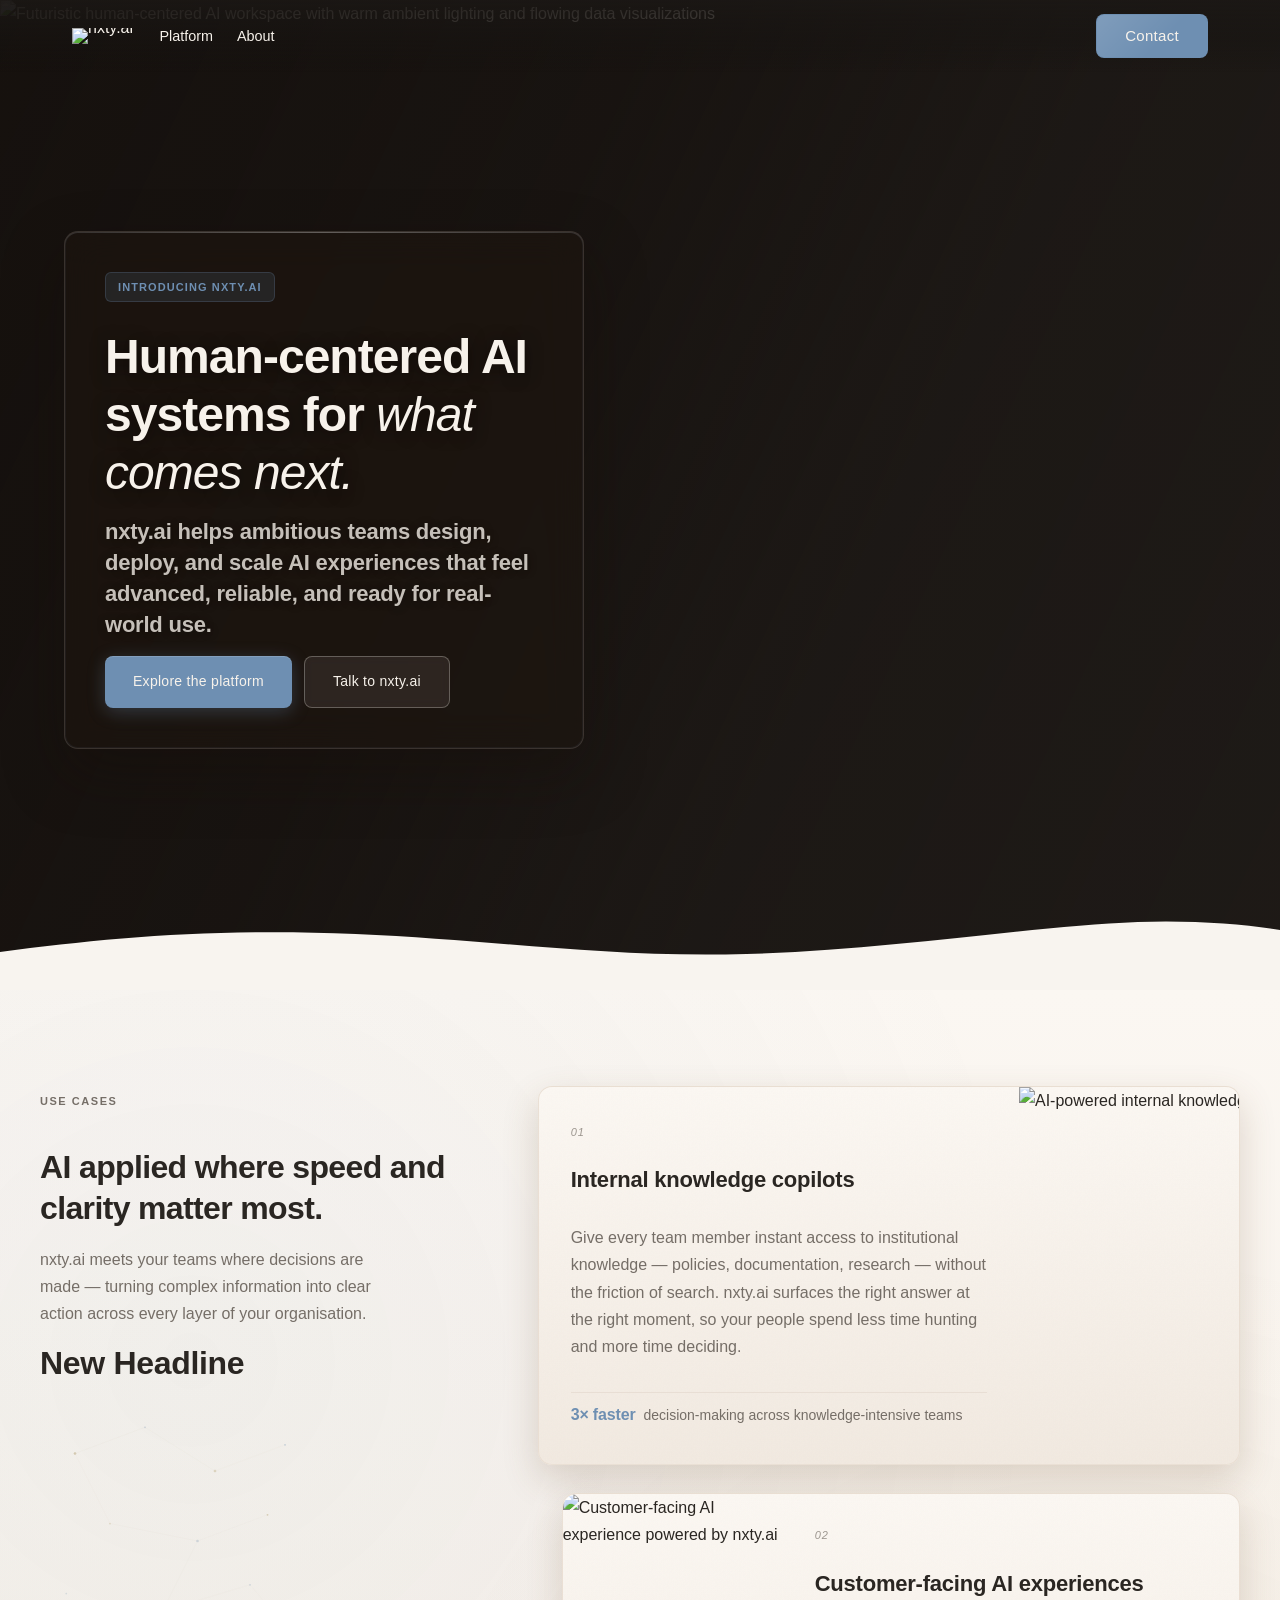
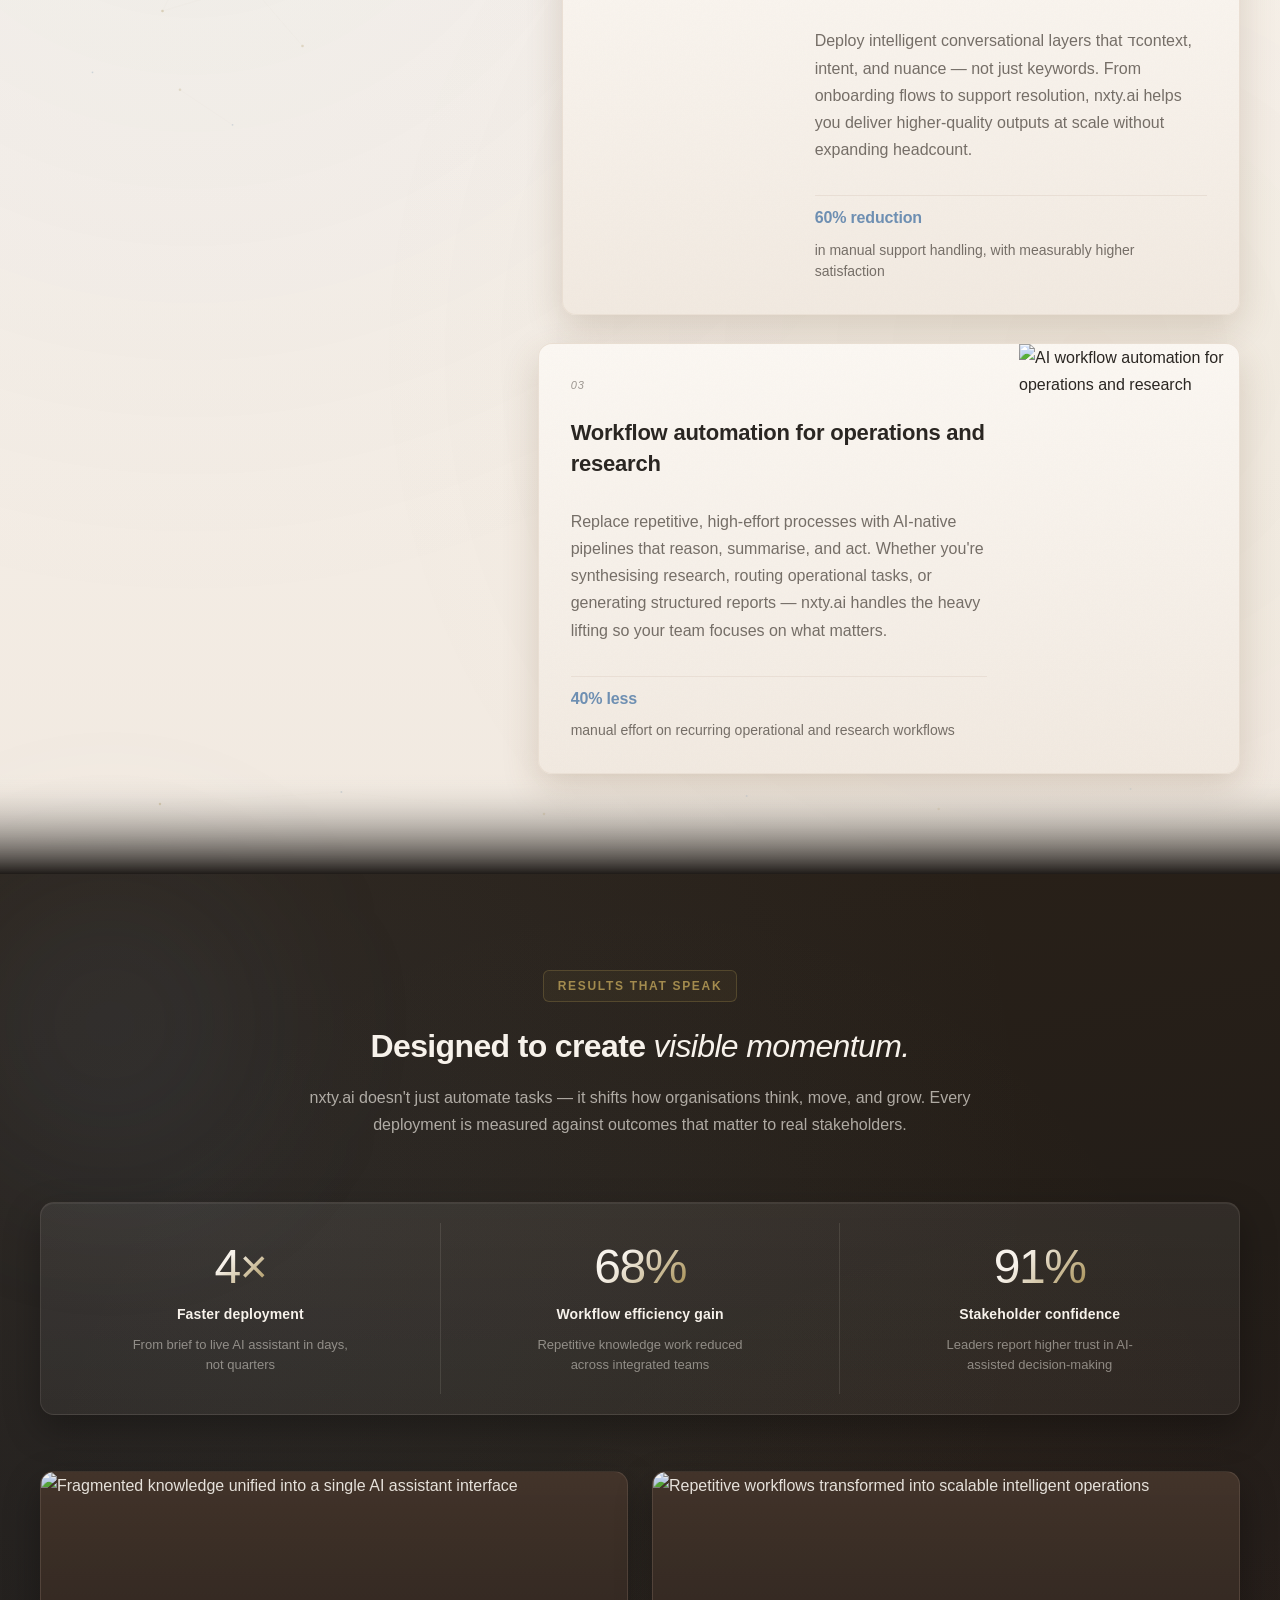
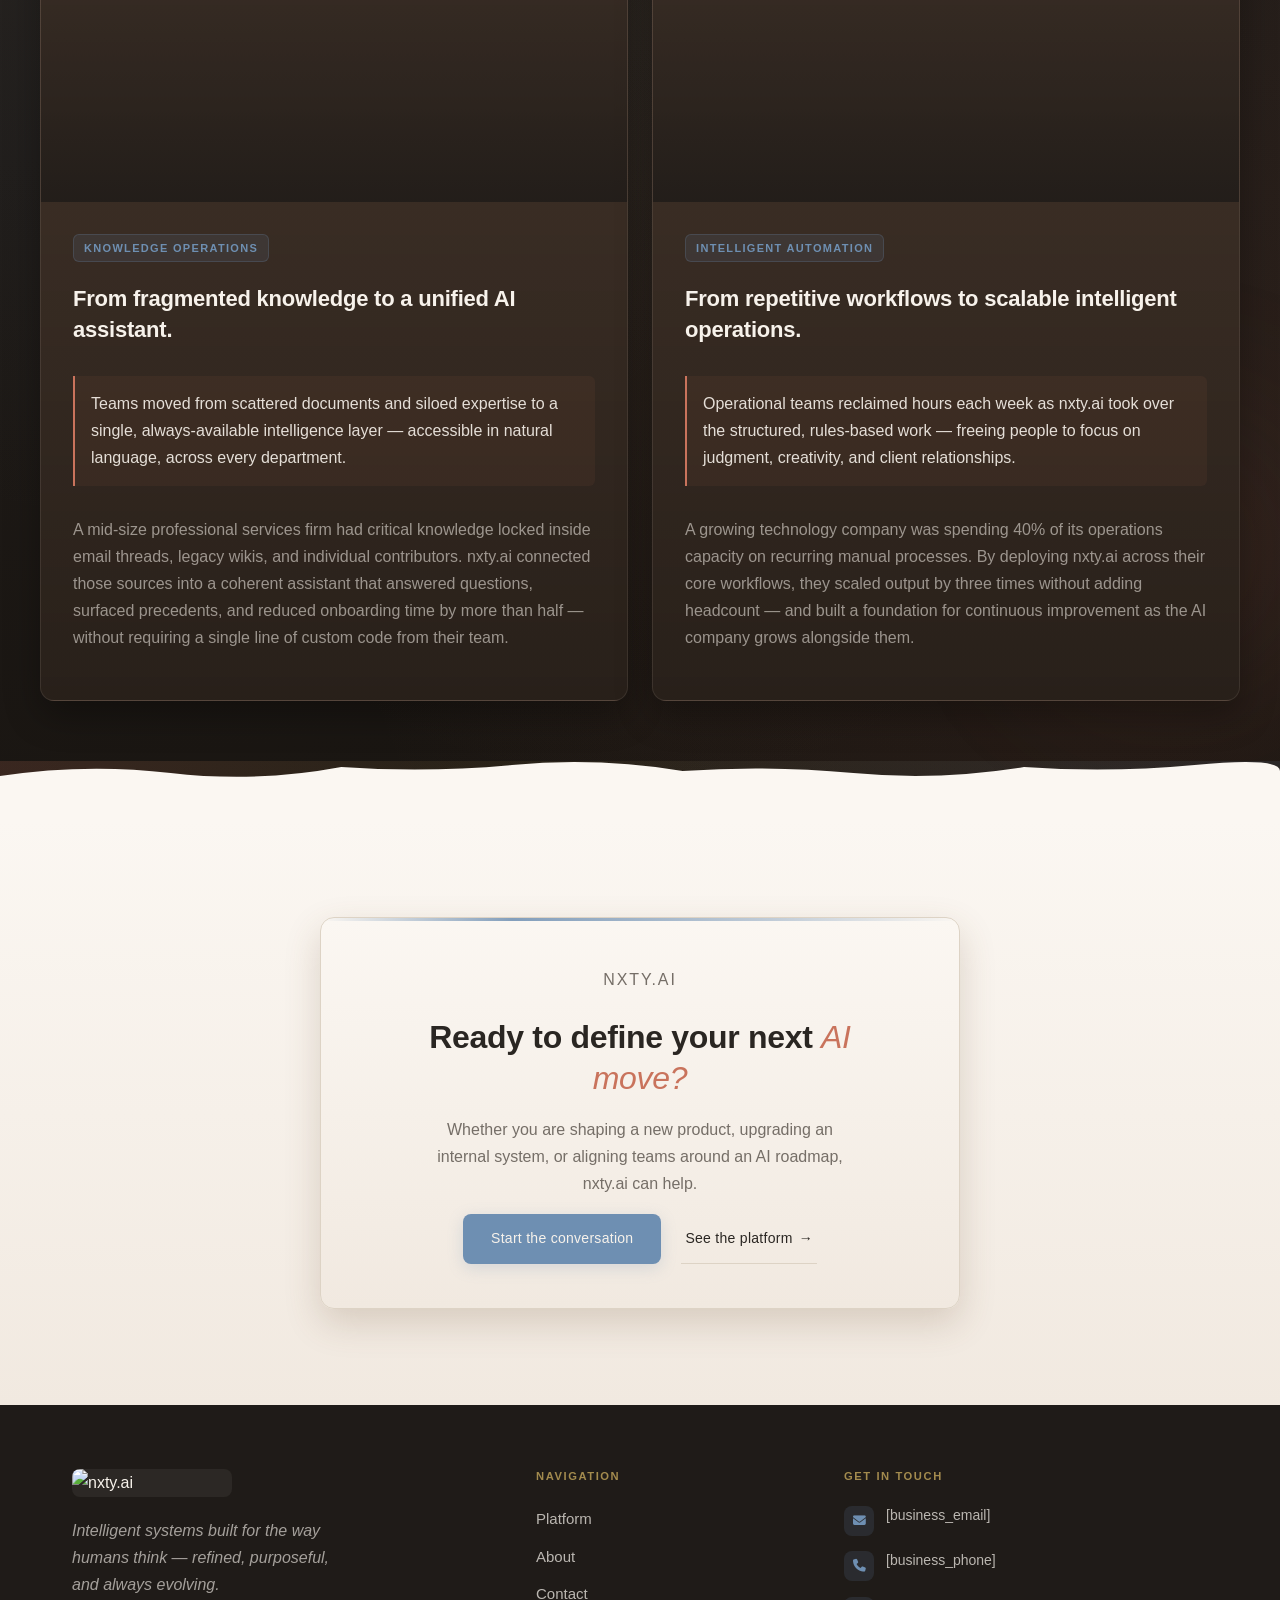
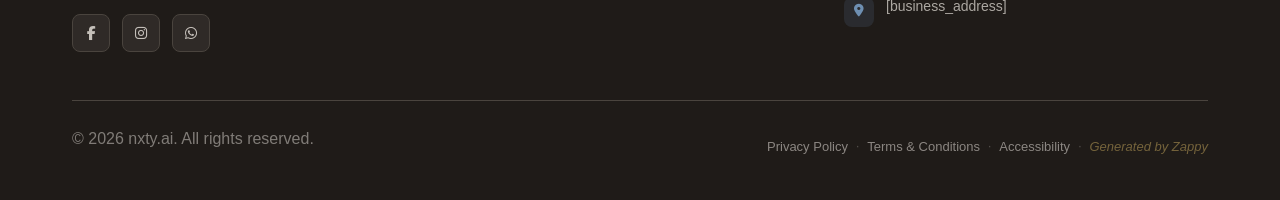
==== commit 7789f2a6: "Background sync: Progressive GitHub Sync" ====
--- a/index.html
+++ b/index.html
@@ -820,221 +820,21 @@
   <!-- Bottom Divider -->
   <div class="home-hero-divider-wrapper">
     <svg data-no-icon-edit="true" aria-hidden="true" viewBox="0 0 1440 90" preserveAspectRatio="none" xmlns="http://www.w3.org/2000/svg">
-      <path d="M0,90 L0,52 C120,38 240,28 400,34 C560,40 680,58 840,54 C1000,50 1160,26 1280,22 C1340,20 1400,24 1440,30 L1440,90 Z" fill="#FBF7F2"></path>
+      <path d="M0,90 L0,52 C120,38 240,28 400,34 C560,40 680,58 840,54 C1000,50 1160,26 1280,22 C1340,20 1400,24 1440,30 L1440,90 Z" fill="#F8F4EF"></path>
     </svg>
   </div>
 </section>
 
-<section class="home-capabilities-section" data-layout-spec="Home-capabilities">
-  <div class="home-capabilities-container">
-
-    <!-- Intro Block -->
-    <div class="home-capabilities-intro">
-      <span class="home-capabilities-label">Capabilities</span>
-      <h2 class="home-capabilities-title">Built for modern AI products<br>and internal intelligence systems.</h2>
-      <p class="home-capabilities-subtitle">From strategy to deployment, nxty.ai delivers the full architecture of a high-performing AI company — thoughtfully designed, reliably operated, and built to grow.</p>
-    </div>
-
-    <!-- Capability Cards Grid -->
-    <div class="home-capabilities-grid">
-
-      <!-- Card 1 — Featured / Larger -->
-      <article class="home-cap-card home-cap-card--featured">
-        <div class="home-cap-card-inner">
-          <div class="home-cap-card-icon-wrap">
-            <svg data-element-type="icon" data-icon-type="svg" width="28" height="28" viewBox="0 0 28 28" fill="none" xmlns="http://www.w3.org/2000/svg" aria-hidden="true">
-              <rect x="3" y="3" width="9" height="9" rx="2" stroke="currentColor" stroke-width="1.5"></rect>
-              <rect x="16" y="3" width="9" height="9" rx="2" stroke="currentColor" stroke-width="1.5"></rect>
-              <rect x="3" y="16" width="9" height="9" rx="2" stroke="currentColor" stroke-width="1.5"></rect>
-              <rect x="16" y="16" width="9" height="9" rx="2" stroke="currentColor" stroke-width="1.5"></rect>
-              <circle cx="14" cy="14" r="2.5" fill="currentColor" opacity="0.4"></circle>
-            </svg>
-          </div>
-          <div class="home-cap-card-content">
-            <p class="home-cap-card-number">01</p>
-            <h3 class="home-cap-card-title">AI strategy and design systems</h3>
-            <p class="home-cap-card-body">We help teams define their AI direction before writing a single line of code. From product vision and model selection to interface design systems and interaction patterns — nxty.ai shapes the foundation that every great AI company is built on.</p>
-            <ul class="home-cap-card-list">
-              <li>Product strategy &amp; AI roadmapping</li>
-              <li>Design systems for AI-native interfaces</li>
-              <li>User research and experience architecture</li>
-            </ul>
-          </div>
-          <div class="home-cap-card-image-wrap">
-            <img data-placeholder="home-capabilities-image-1" data-context="Abstract editorial illustration for an AI company: a warm-toned flat design showing interconnected system nodes, design tokens, and modular grid components on a soft linen background. Clean, minimal, and tactile. Muted blues, dusty terracotta, and warm neutrals. No photography, no people. Feels like a premium product design artifact." width="520" height="260" src="/assets/site-home-capabilities-image-1.webp" alt="AI strategy and design systems visual">
-          </div>
-        </div>
-      </article>
-
-      <!-- Cards 2 & 3 — Equal -->
-      <div class="home-cap-cards-pair">
-
-        <article class="home-cap-card">
-          <div class="home-cap-card-icon-wrap">
-            <svg data-element-type="icon" data-icon-type="svg" width="28" height="28" viewBox="0 0 28 28" fill="none" xmlns="http://www.w3.org/2000/svg" aria-hidden="true">
-              <path d="M5 14h4l3-7 4 14 3-7h4" stroke="currentColor" stroke-width="1.5" stroke-linecap="round" stroke-linejoin="round"></path>
-            </svg>
-          </div>
-          <p class="home-cap-card-number">02</p>
-          <h3 class="home-cap-card-title">Model-powered workflows and copilots</h3>
-          <p class="home-cap-card-body">We design and build intelligent copilots and automated workflows that integrate large language models directly into the tools your team already uses — making every process smarter, faster, and measurably better.</p>
-          <ul class="home-cap-card-list">
-            <li>LLM-powered copilots &amp; assistants</li>
-            <li>Workflow automation &amp; orchestration</li>
-            <li>Context-aware data pipelines</li>
-          </ul>
-        </article>
-
-        <article class="home-cap-card">
-          <div class="home-cap-card-icon-wrap">
-            <svg data-element-type="icon" data-icon-type="svg" width="28" height="28" viewBox="0 0 28 28" fill="none" xmlns="http://www.w3.org/2000/svg" aria-hidden="true">
-              <circle cx="14" cy="14" r="10" stroke="currentColor" stroke-width="1.5"></circle>
-              <path d="M14 9v5l3.5 3.5" stroke="currentColor" stroke-width="1.5" stroke-linecap="round"></path>
-              <circle cx="14" cy="14" r="2" fill="currentColor" opacity="0.35"></circle>
-            </svg>
-          </div>
-          <p class="home-cap-card-number">03</p>
-          <h3 class="home-cap-card-title">Reliable deployment, governance, and iteration</h3>
-          <p class="home-cap-card-body">Shipping AI responsibly means building with governance from day one. We architect deployment pipelines, observability layers, and human-in-the-loop review systems that keep your AI company accountable, auditable, and continuously improving.</p>
-          <ul class="home-cap-card-list">
-            <li>Production deployment &amp; monitoring</li>
-            <li>Governance frameworks &amp; audit trails</li>
-            <li>Feedback loops &amp; model iteration</li>
-          </ul>
-        </article>
-
-      </div>
-    </div>
-
-    <!-- Diagram Panel -->
-    <div class="home-cap-diagram">
-      <div class="home-cap-diagram-inner">
-
-        <div class="home-cap-diagram-texture" aria-hidden="true"></div>
-
-        <div class="home-cap-diagram-header">
-          <p class="home-cap-diagram-eyebrow">Intelligence architecture</p>
-          <h3 class="home-cap-diagram-title">From raw data to measurable outcomes</h3>
-        </div>
-
-        <div class="home-cap-diagram-flow">
-
-          <div class="home-cap-diagram-node home-cap-diagram-node--data">
-            <div class="home-cap-diagram-node-icon">
-              <svg data-element-type="icon" data-icon-type="svg" width="20" height="20" viewBox="0 0 20 20" fill="none" xmlns="http://www.w3.org/2000/svg" aria-hidden="true">
-                <ellipse cx="10" cy="5" rx="7" ry="3" stroke="currentColor" stroke-width="1.4"></ellipse>
-                <path d="M3 5v5c0 1.657 3.134 3 7 3s7-1.343 7-3V5" stroke="currentColor" stroke-width="1.4"></path>
-                <path d="M3 10v5c0 1.657 3.134 3 7 3s7-1.343 7-3v-5" stroke="currentColor" stroke-width="1.4"></path>
-              </svg>
-            </div>
-            <span class="home-cap-diagram-node-label">Data context</span>
-          </div>
-
-          <div class="home-cap-diagram-connector" aria-hidden="true">
-            <svg width="60" height="16" viewBox="0 0 60 16" fill="none" xmlns="http://www.w3.org/2000/svg" data-no-icon-edit="true" aria-hidden="true">
-              <line x1="0" y1="8" x2="48" y2="8" stroke="currentColor" stroke-width="1" stroke-dasharray="4 3" opacity="0.45"></line>
-              <path d="M48 4l8 4-8 4" stroke="currentColor" stroke-width="1.2" stroke-linecap="round" stroke-linejoin="round" opacity="0.55"></path>
-            </svg>
-          </div>
-
-          <div class="home-cap-diagram-node home-cap-diagram-node--orchestration">
-            <div class="home-cap-diagram-node-icon">
-              <svg data-element-type="icon" data-icon-type="svg" width="20" height="20" viewBox="0 0 20 20" fill="none" xmlns="http://www.w3.org/2000/svg" aria-hidden="true">
-                <circle cx="10" cy="10" r="3" stroke="currentColor" stroke-width="1.4"></circle>
-                <circle cx="10" cy="3" r="1.5" stroke="currentColor" stroke-width="1.2"></circle>
-                <circle cx="10" cy="17" r="1.5" stroke="currentColor" stroke-width="1.2"></circle>
-                <circle cx="3" cy="10" r="1.5" stroke="currentColor" stroke-width="1.2"></circle>
-                <circle cx="17" cy="10" r="1.5" stroke="currentColor" stroke-width="1.2"></circle>
-                <line x1="10" y1="4.5" x2="10" y2="7" stroke="currentColor" stroke-width="1.2"></line>
-                <line x1="10" y1="13" x2="10" y2="15.5" stroke="currentColor" stroke-width="1.2"></line>
-                <line x1="4.5" y1="10" x2="7" y2="10" stroke="currentColor" stroke-width="1.2"></line>
-                <line x1="13" y1="10" x2="15.5" y2="10" stroke="currentColor" stroke-width="1.2"></line>
-              </svg>
-            </div>
-            <span class="home-cap-diagram-node-label">Orchestration</span>
-          </div>
-
-          <div class="home-cap-diagram-connector" aria-hidden="true">
-            <svg width="60" height="16" viewBox="0 0 60 16" fill="none" xmlns="http://www.w3.org/2000/svg" data-no-icon-edit="true" aria-hidden="true">
-              <line x1="0" y1="8" x2="48" y2="8" stroke="currentColor" stroke-width="1" stroke-dasharray="4 3" opacity="0.45"></line>
-              <path d="M48 4l8 4-8 4" stroke="currentColor" stroke-width="1.2" stroke-linecap="round" stroke-linejoin="round" opacity="0.55"></path>
-            </svg>
-          </div>
-
-          <div class="home-cap-diagram-node home-cap-diagram-node--model">
-            <div class="home-cap-diagram-node-icon">
-              <svg data-element-type="icon" data-icon-type="svg" width="20" height="20" viewBox="0 0 20 20" fill="none" xmlns="http://www.w3.org/2000/svg" aria-hidden="true">
-                <rect x="3" y="7" width="14" height="9" rx="2" stroke="currentColor" stroke-width="1.4"></rect>
-                <path d="M7 7V5a3 3 0 016 0v2" stroke="currentColor" stroke-width="1.4" stroke-linecap="round"></path>
-                <circle cx="10" cy="11.5" r="1.5" fill="currentColor" opacity="0.5"></circle>
-              </svg>
-            </div>
-            <span class="home-cap-diagram-node-label">AI model layer</span>
-          </div>
-
-          <div class="home-cap-diagram-connector" aria-hidden="true">
-            <svg width="60" height="16" viewBox="0 0 60 16" fill="none" xmlns="http://www.w3.org/2000/svg" data-no-icon-edit="true" aria-hidden="true">
-              <line x1="0" y1="8" x2="48" y2="8" stroke="currentColor" stroke-width="1" stroke-dasharray="4 3" opacity="0.45"></line>
-              <path d="M48 4l8 4-8 4" stroke="currentColor" stroke-width="1.2" stroke-linecap="round" stroke-linejoin="round" opacity="0.55"></path>
-            </svg>
-          </div>
-
-          <div class="home-cap-diagram-node home-cap-diagram-node--review">
-            <div class="home-cap-diagram-node-icon">
-              <svg data-element-type="icon" data-icon-type="svg" width="20" height="20" viewBox="0 0 20 20" fill="none" xmlns="http://www.w3.org/2000/svg" aria-hidden="true">
-                <path d="M10 2C5.58 2 2 5.58 2 10s3.58 8 8 8 8-3.58 8-8-3.58-8-8-8z" stroke="currentColor" stroke-width="1.4"></path>
-                <path d="M7 10l2 2 4-4" stroke="currentColor" stroke-width="1.4" stroke-linecap="round" stroke-linejoin="round"></path>
-              </svg>
-            </div>
-            <span class="home-cap-diagram-node-label">Human review</span>
-          </div>
-
-          <div class="home-cap-diagram-connector" aria-hidden="true">
-            <svg width="60" height="16" viewBox="0 0 60 16" fill="none" xmlns="http://www.w3.org/2000/svg" data-no-icon-edit="true" aria-hidden="true">
-              <line x1="0" y1="8" x2="48" y2="8" stroke="currentColor" stroke-width="1" stroke-dasharray="4 3" opacity="0.45"></line>
-              <path d="M48 4l8 4-8 4" stroke="currentColor" stroke-width="1.2" stroke-linecap="round" stroke-linejoin="round" opacity="0.55"></path>
-            </svg>
-          </div>
-
-          <div class="home-cap-diagram-node home-cap-diagram-node--outcomes">
-            <div class="home-cap-diagram-node-icon">
-              <svg data-element-type="icon" data-icon-type="svg" width="20" height="20" viewBox="0 0 20 20" fill="none" xmlns="http://www.w3.org/2000/svg" aria-hidden="true">
-                <polyline points="3,14 7,9 11,12 17,5" stroke="currentColor" stroke-width="1.4" stroke-linecap="round" stroke-linejoin="round"></polyline>
-                <circle cx="17" cy="5" r="1.5" fill="currentColor" opacity="0.5"></circle>
-              </svg>
-            </div>
-            <span class="home-cap-diagram-node-label">Measurable outcomes</span>
-          </div>
-
-        </div>
-
-        <div class="home-cap-diagram-image-wrap">
-          <img data-placeholder="home-capabilities-image-2" data-context="Abstract editorial diagram for an AI orchestration platform: a warm-toned horizontal flow diagram with soft gradient nodes, dotted connecting lines, and subtle data layer labels. Warm linen and dusty blue tones on a textured paper background. Clean, minimal, non-photographic. Evokes intelligence layers and automation pipelines in a calm, editorial visual style." width="900" height="220" src="/assets/site-home-capabilities-image-2.webp" alt="AI orchestration and intelligence architecture diagram">
-        </div>
-
-      </div>
-    </div>
-
-  </div>
-
-  <!-- Bottom Diagonal Divider -->
-  <div class="home-capabilities-divider-wrapper">
-    <svg data-no-icon-edit="true" aria-hidden="true" viewBox="0 0 1440 72" preserveAspectRatio="none" xmlns="http://www.w3.org/2000/svg">
-      <path d="M0,72 L0,32 L1440,0 L1440,72 Z" fill="#F8F4EF"></path>
-      <path d="M0,72 L0,34 L1440,2 L1440,72 Z" fill="#F8F4EF"></path>
-    </svg>
-  </div>
-
-</section>
-
-<section class="home-use-cases-section" data-layout-spec="Home-use-cases">
+
+
+<section class="home-use-cases-section" data-layout-spec="Home-use-cases" id="home-use-cases-section">
   <div class="home-use-cases-container">
 
     <!-- LEFT: Intro Column -->
     <div class="home-use-cases-intro">
-      <span class="home-use-cases-label">Use Cases</span>
-      <h2 class="home-use-cases-heading">AI applied where speed and clarity matter most.</h2>
-      <p class="home-use-cases-subtext">nxty.ai meets your teams where decisions are made — turning complex information into clear action across every layer of your organisation.</p>
+      <p><span class="home-use-cases-label">Use Cases</span>
+      </p><h2 class="home-use-cases-heading" >AI applied where speed and clarity matter most.</h2>
+      <p class="home-use-cases-subtext" >nxty.ai meets your teams where decisions are made — turning complex information into clear action across every layer of your organisation.</p><div class="zappy-inserted-element" id="zappy-element-1776253525577-1r6su3ibs" data-element-id="zappy-element-1776253525577-1r6su3ibs" data-element-type="h2" data-zappy-newly-inserted="true" style="width: 100%;"><h2 class="font-bold" data-element-type="h2" data-element-id="zappy-element-1776253525577-1r6su3ibs" id="zappy-element-1776253525577-1r6su3ibs" data-zappy-newly-inserted="true" >New Headline</h2></div>
       <div class="home-use-cases-constellation" aria-hidden="true">
         <svg data-no-icon-edit="true" aria-hidden="true" viewBox="0 0 320 420" fill="none" xmlns="http://www.w3.org/2000/svg" class="home-use-cases-stars-svg">
           <circle cx="40" cy="60" r="1.5" fill="var(--accent)" opacity="0.55"></circle>
@@ -1069,7 +869,7 @@
     <div class="home-use-cases-stack">
 
       <!-- Block 1 -->
-      <article class="home-use-cases-block home-use-cases-block--1">
+      <article class="home-use-cases-block home-use-cases-block--1" data-grid-item-index="0" style="display: flex !important; flex-direction: column !important; justify-content: flex-end !important; align-items: stretch !important; align-self: stretch !important; height: 100% !important;">
         <div class="home-use-cases-block-inner">
           <div class="home-use-cases-block-content">
             <div class="home-use-cases-block-number" aria-hidden="true">01</div>
@@ -1081,21 +881,21 @@
             </div>
           </div>
           <figure class="home-use-cases-block-image-wrap">
-            <img data-placeholder="home-use-cases-image-1" data-context="Abstract editorial portrait-style render of a glowing knowledge interface — soft warm light emanating from a minimal screen showing structured document nodes and connection lines, set against a deep espresso-toned background with faint paper grain texture, evoking intelligent information retrieval in a premium AI product context" width="340" height="240" src="/assets/site-home-use-cases-image-1.webp" alt="AI-powered internal knowledge copilot interface" class="home-use-cases-block-image">
+            <div data-zappy-zoom-wrapper="true" data-element-id="img-1776253338971-q8j8hceir" data-element-type="image" data-zappy-zoom-wrapper-width="224px" data-zappy-zoom-wrapper-height="377px" data-zappy-zoom-wrapper-width-mode="px" data-zappy-zoom-clip="true" data-zappy-wrapper-margins-applied="true" class="zappy-resizable-hover" style="position: relative !important; overflow: hidden !important; width: 224px !important; max-width: 100% !important; margin-left: auto !important; margin-right: auto !important; height: 377px !important; display: block !important;"><img data-placeholder="home-use-cases-image-1" data-context="Abstract editorial portrait-style render of a glowing knowledge interface — soft warm light emanating from a minimal screen showing structured document nodes and connection lines, set against a deep espresso-toned background with faint paper grain texture, evoking intelligent information retrieval in a premium AI product context" width="340" height="240" src="/assets/site-home-use-cases-image-1.webp" alt="AI-powered internal knowledge copilot interface" class="home-use-cases-block-image" data-element-type="image" data-element-id="img-1776253338971-q8j8hceir" style="object-position: 50% 69%; margin: 0px !important; left: -66.9234% !important; top: -1.26615% !important; width: 233.847% !important; height: 101.835% !important; max-width: none !important; max-height: none !important; display: block !important; object-fit: cover !important;" data-zappy-zoom="1.01835"></div>
           </figure>
         </div>
       </article>
 
       <!-- Block 2 -->
-      <article class="home-use-cases-block home-use-cases-block--2">
+      <article class="home-use-cases-block home-use-cases-block--2" data-grid-item-index="1">
         <div class="home-use-cases-block-inner home-use-cases-block-inner--reversed">
           <figure class="home-use-cases-block-image-wrap">
-            <img data-placeholder="home-use-cases-image-2" data-context="Atmospheric editorial render of a conversational AI interface — a soft glowing dialogue thread rendered in warm neutral tones with subtle dusty-blue highlights, abstract human silhouette in the background suggesting customer interaction, premium AI company aesthetic, tactile editorial mood" width="340" height="240" src="/assets/site-home-use-cases-image-2.webp" alt="Customer-facing AI experience powered by nxty.ai" class="home-use-cases-block-image">
+            <img data-placeholder="home-use-cases-image-2" data-context="Atmospheric editorial render of a conversational AI interface — a soft glowing dialogue thread rendered in warm neutral tones with subtle dusty-blue highlights, abstract human silhouette in the background suggesting customer interaction, premium AI company aesthetic, tactile editorial mood" width="340" height="240" src="/assets/site-home-use-cases-image-2.webp" alt="Customer-facing AI experience powered by nxty.ai" class="home-use-cases-block-image" data-element-type="image" data-element-id="img-1776253338971-wyx8ilkow" >
           </figure>
           <div class="home-use-cases-block-content">
             <div class="home-use-cases-block-number" aria-hidden="true">02</div>
             <h3 class="home-use-cases-block-title">Customer-facing AI experiences</h3>
-            <p class="home-use-cases-block-body">Deploy intelligent conversational layers that understand context, intent, and nuance — not just keywords. From onboarding flows to support resolution, nxty.ai helps you deliver higher-quality outputs at scale without expanding headcount.</p>
+            <p class="home-use-cases-block-body" >Deploy intelligent conversational layers that דcontext, intent, and nuance — not just keywords. From onboarding flows to support resolution, nxty.ai helps you deliver higher-quality outputs at scale without expanding headcount.</p>
             <div class="home-use-cases-outcome">
               <span class="home-use-cases-outcome-stat">60% reduction</span>
               <span class="home-use-cases-outcome-label">in manual support handling, with measurably higher satisfaction</span>
@@ -1105,7 +905,7 @@
       </article>
 
       <!-- Block 3 -->
-      <article class="home-use-cases-block home-use-cases-block--3">
+      <article class="home-use-cases-block home-use-cases-block--3" data-grid-item-index="2">
         <div class="home-use-cases-block-inner">
           <div class="home-use-cases-block-content">
             <div class="home-use-cases-block-number" aria-hidden="true">03</div>
@@ -1117,7 +917,7 @@
             </div>
           </div>
           <figure class="home-use-cases-block-image-wrap">
-            <img data-placeholder="home-use-cases-image-3" data-context="Premium editorial abstract render of automated workflow pipelines — interconnected nodes and soft glowing arrows flowing through a warm-toned dark background, suggesting intelligent task routing and research synthesis, muted terracotta and dusty blue accents, AI company aesthetic with tactile paper grain texture overlay" width="340" height="240" src="/assets/site-home-use-cases-image-3.webp" alt="AI workflow automation for operations and research" class="home-use-cases-block-image">
+            <img data-placeholder="home-use-cases-image-3" data-context="Premium editorial abstract render of automated workflow pipelines — interconnected nodes and soft glowing arrows flowing through a warm-toned dark background, suggesting intelligent task routing and research synthesis, muted terracotta and dusty blue accents, AI company aesthetic with tactile paper grain texture overlay" width="340" height="240" src="/assets/site-home-use-cases-image-3.webp" alt="AI workflow automation for operations and research" class="home-use-cases-block-image" data-element-type="image" data-element-id="img-1776253338971-8r941uahp" >
           </figure>
         </div>
       </article>
@@ -1446,5 +1246,147 @@
       window.addEventListener('resize', function() { clearTimeout(window._mlrt); window._mlrt = setTimeout(initMobileLangMenu, 250); });
     })();
     </script>
+
+    <script>
+    (function(){
+      var _applied=false;
+      function _isHeroBg(w){var img=w.querySelector('img');if(img&&(img.getAttribute('data-hero-bg')==='true'||img.getAttribute('data-hero-background')==='true'))return true;var p=(w.style.position||'').replace(/\s*!important\s*/g,'').trim();var ww=(w.style.width||'').replace(/\s*!important\s*/g,'').trim();var hh=(w.style.height||'').replace(/\s*!important\s*/g,'').trim();return p==='absolute'&&ww==='100%'&&hh==='100%';}
+      function fixDesktopWrappers(){
+        // No-op: desktop wrapper restoration is handled by ZAPPY_PUBLISHED_ZOOM_WRAPPER_RUNTIME
+        // in script.js (restoreWrapperDimensions). The old inflation logic here was expanding
+        // small wrappers (e.g. 139px logo wrappers) to their parent width, conflicting with
+        // the correct stored dimensions.
+      }
+      function _parsePos(s){var x=50,y=50;try{var m=(s||'').match(/(-?d+(?:.d+)?)%s+(-?d+(?:.d+)?)%/);if(m){x=parseFloat(m[1]);y=parseFloat(m[2]);}}catch(e){}if(!isFinite(x))x=50;if(!isFinite(y))y=50;return{x:Math.max(0,Math.min(100,x)),y:Math.max(0,Math.min(100,y))};}
+      function _coverPct(iA,cA){if(!isFinite(iA)||iA<=0||!isFinite(cA)||cA<=0)return{w:100,h:100};if(iA>=cA)return{w:(iA/cA)*100,h:100};return{w:100,h:(cA/iA)*100};}
+      function applyMobile(){
+        if(_applied)return;_applied=true;
+        document.querySelectorAll('[data-zappy-zoom-wrapper="true"]').forEach(function(w){
+          var cw=w.style.getPropertyValue('width');
+          if(!cw||cw==='100%')return;
+          if(!w._zappyDesktop)w._zappyDesktop={wStyle:w.getAttribute('style')};
+          var img=w.querySelector('img');
+          if(!img)return;
+          if(!img._zappyDesktop)img._zappyDesktop={src:img.getAttribute('src'),style:img.getAttribute('style')};
+          var mobileZoomStr=img.getAttribute('data-zappy-mobile-zoom');
+          var mobileZoom=parseFloat(mobileZoomStr);
+          var mobileSrc=img.getAttribute('data-zappy-mobile-src');
+          var mobilePos=img.getAttribute('data-zappy-mobile-object-position');
+          var hasMobileOverrides=mobilePos||mobileZoomStr;
+          var parentOvf=w.parentElement?((w.parentElement.style.overflow||'')+(window.getComputedStyle(w.parentElement).overflow||'')).trim():'';
+          var inConstrainedParent=parentOvf.indexOf('hidden')!==-1||parentOvf.indexOf('clip')!==-1;
+          if(inConstrainedParent){
+            w.style.setProperty('max-width','100%','important');
+          }else{
+            w.style.setProperty('width','100%','important');
+            w.style.setProperty('max-width','100%','important');
+          }
+          if(mobileSrc)img.src=mobileSrc;
+          if(hasMobileOverrides){
+            var effZoom=(isFinite(mobileZoom)&&mobileZoom>0)?mobileZoom:(parseFloat(img.getAttribute('data-zappy-zoom'))||1);
+            var effPos=mobilePos||'50% 50%';
+            w.style.setProperty('overflow','hidden','important');
+            w.style.setProperty('position','relative','important');
+            w.style.setProperty('width','100%','important');
+            w.style.setProperty('max-width','100%','important');
+            var _sW=parseFloat(w.getAttribute('data-zappy-zoom-wrapper-width'))||0;
+            var _sH=parseFloat(w.getAttribute('data-zappy-zoom-wrapper-height'))||0;
+            if(_sW>0&&_sH>0){w.style.setProperty('aspect-ratio',_sW+'/'+_sH,'important');w.style.setProperty('height','auto','important');}
+            function _applyZoomCrop(_img,_w,_ePos,_eZoom){
+              var rect=_w.getBoundingClientRect();
+              if(!rect||!rect.width||!rect.height)return;
+              var nW=_img.naturalWidth||0,nH=_img.naturalHeight||0;
+              if(!(nW>0&&nH>0))return;
+              var iA=nW/nH,cA=rect.width/rect.height;
+              var cv=_coverPct(iA,cA);
+              var wP=100,hP=100;
+              if(_eZoom>=1){wP=cv.w*_eZoom;hP=cv.h*_eZoom;}
+              else{var t2=(_eZoom-0.5)/0.5;if(!isFinite(t2))t2=0;t2=Math.max(0,Math.min(1,t2));wP=100+t2*(cv.w-100);hP=100+t2*(cv.h-100);}
+              var p2=_parsePos(_ePos);
+              var lP=(100-wP)*(p2.x/100);
+              var tP=(100-hP)*(p2.y/100);
+              _img.style.setProperty('position','absolute','important');
+              _img.style.setProperty('left',lP+'%','important');
+              _img.style.setProperty('top',tP+'%','important');
+              _img.style.setProperty('width',wP+'%','important');
+              _img.style.setProperty('height',hP+'%','important');
+              _img.style.setProperty('max-width','none','important');
+              _img.style.setProperty('max-height','none','important');
+              _img.style.setProperty('display','block','important');
+              _img.style.setProperty('object-fit',_eZoom<1?'fill':'cover','important');
+              _img.style.setProperty('transform','none','important');
+              _img.style.setProperty('margin','0','important');
+            }
+            _applyZoomCrop(img,w,effPos,effZoom);
+            if(mobileSrc&&!(img.complete&&img.naturalWidth>0)){
+              (function(_i,_w2,_p,_z){_i.addEventListener('load',function _ol(){_i.removeEventListener('load',_ol);try{_applyZoomCrop(_i,_w2,_p,_z);}catch(e){}});
+              })(img,w,effPos,effZoom);
+            }
+          }else{
+            if(!inConstrainedParent)w.style.setProperty('height','auto','important');
+            img.style.setProperty('position','relative','important');
+            img.style.setProperty('width','100%','important');
+            img.style.setProperty('height','auto','important');
+            img.style.setProperty('max-width','100%','important');
+            img.style.setProperty('max-height',inConstrainedParent?'none':'400px','important');
+            img.style.setProperty('object-fit','cover','important');
+            img.style.setProperty('left','0','important');
+            img.style.setProperty('top','0','important');
+            img.style.setProperty('transform','none','important');
+          }
+        });
+        document.querySelectorAll('img[data-zappy-mobile-src],img[data-zappy-mobile-object-position],img[data-zappy-mobile-zoom]').forEach(function(img){
+          var zw=img.closest('[data-zappy-zoom-wrapper="true"]');
+          if(zw&&!_isHeroBg(zw))return;
+          if(!img._zappyDesktop)img._zappyDesktop={src:img.getAttribute('src'),style:img.getAttribute('style')};
+          var mobileSrc=img.getAttribute('data-zappy-mobile-src');
+          var mobilePos=img.getAttribute('data-zappy-mobile-object-position');
+          var mobileZoom=parseFloat(img.getAttribute('data-zappy-mobile-zoom'));
+          if(mobileSrc)img.src=mobileSrc;
+          if(mobilePos)img.style.setProperty('object-position',mobilePos,'important');
+          if(mobileZoom>1){
+            img.style.setProperty('transform','scale('+mobileZoom+')','important');
+            img.style.setProperty('transform-origin',mobilePos||'50% 50%','important');
+            var p=img.parentElement;
+            if(p)p.style.setProperty('overflow','hidden','important');
+          }
+        });
+      }
+      function revertDesktop(){
+        if(!_applied)return;_applied=false;
+        document.querySelectorAll('[data-zappy-zoom-wrapper="true"]').forEach(function(w){
+          if(w._zappyDesktop&&w._zappyDesktop.wStyle!=null){w.setAttribute('style',w._zappyDesktop.wStyle);}
+          var img=w.querySelector('img');
+          if(img&&img._zappyDesktop){
+            if(img._zappyDesktop.src!=null)img.setAttribute('src',img._zappyDesktop.src);
+            if(img._zappyDesktop.style!=null)img.setAttribute('style',img._zappyDesktop.style);
+            else img.removeAttribute('style');
+          }
+        });
+        document.querySelectorAll('img[data-zappy-mobile-src],img[data-zappy-mobile-object-position],img[data-zappy-mobile-zoom]').forEach(function(img){
+          var zw=img.closest('[data-zappy-zoom-wrapper="true"]');
+          if(zw&&!_isHeroBg(zw))return;
+          if(img._zappyDesktop){
+            if(img._zappyDesktop.src!=null)img.setAttribute('src',img._zappyDesktop.src);
+            if(img._zappyDesktop.style!=null)img.setAttribute('style',img._zappyDesktop.style);
+            else img.removeAttribute('style');
+          }
+        });
+        _fixHeroBgWrappers();
+        fixDesktopWrappers();
+      }
+      function _fixHeroBgWrappers(){var isMob=window.innerWidth<=768;document.querySelectorAll('[data-zappy-zoom-wrapper="true"]').forEach(function(w){if(!_isHeroBg(w))return;w.style.setProperty('position','absolute','important');w.style.setProperty('top','0','important');w.style.setProperty('left','0','important');w.style.setProperty('width','100%','important');w.style.setProperty('height','100%','important');w.style.setProperty('max-width','none','important');w.style.setProperty('overflow','hidden','important');w.setAttribute('data-zappy-zoom-wrapper-width-mode','full');var img=w.querySelector('img');if(img){img.style.setProperty('width','100%','important');img.style.setProperty('height','100%','important');img.style.setProperty('object-fit','cover','important');img.style.setProperty('position','relative','important');img.style.setProperty('top','0','important');img.style.setProperty('left','0','important');img.style.setProperty('max-width','none','important');img.style.setProperty('max-height','none','important');img.style.setProperty('display','block','important');if(isMob){var mSrc=img.getAttribute('data-zappy-mobile-src');var mPos=img.getAttribute('data-zappy-mobile-object-position');var mZoom=parseFloat(img.getAttribute('data-zappy-mobile-zoom'));if(mSrc){if(!img._zappyDesktop)img._zappyDesktop={src:img.getAttribute('src'),style:img.getAttribute('style')};img.src=mSrc;}if(mPos)img.style.setProperty('object-position',mPos,'important');if(mZoom>1){img.style.setProperty('transform','scale('+mZoom+')','important');img.style.setProperty('transform-origin',mPos||'50% 50%','important');}}}});}
+      function init(){
+        _fixHeroBgWrappers();
+        var mq=window.matchMedia('(max-width:768px)');
+        function onChange(e){if(e.matches)applyMobile();else revertDesktop();}
+        if(mq.matches)applyMobile();
+        else fixDesktopWrappers();
+        try{mq.addEventListener('change',onChange);}catch(e){mq.addListener(onChange);}
+      }
+      if(document.readyState==='loading')document.addEventListener('DOMContentLoaded',init);
+      else setTimeout(init,50);
+    })();
+    </script>
 </body>
 </html>
